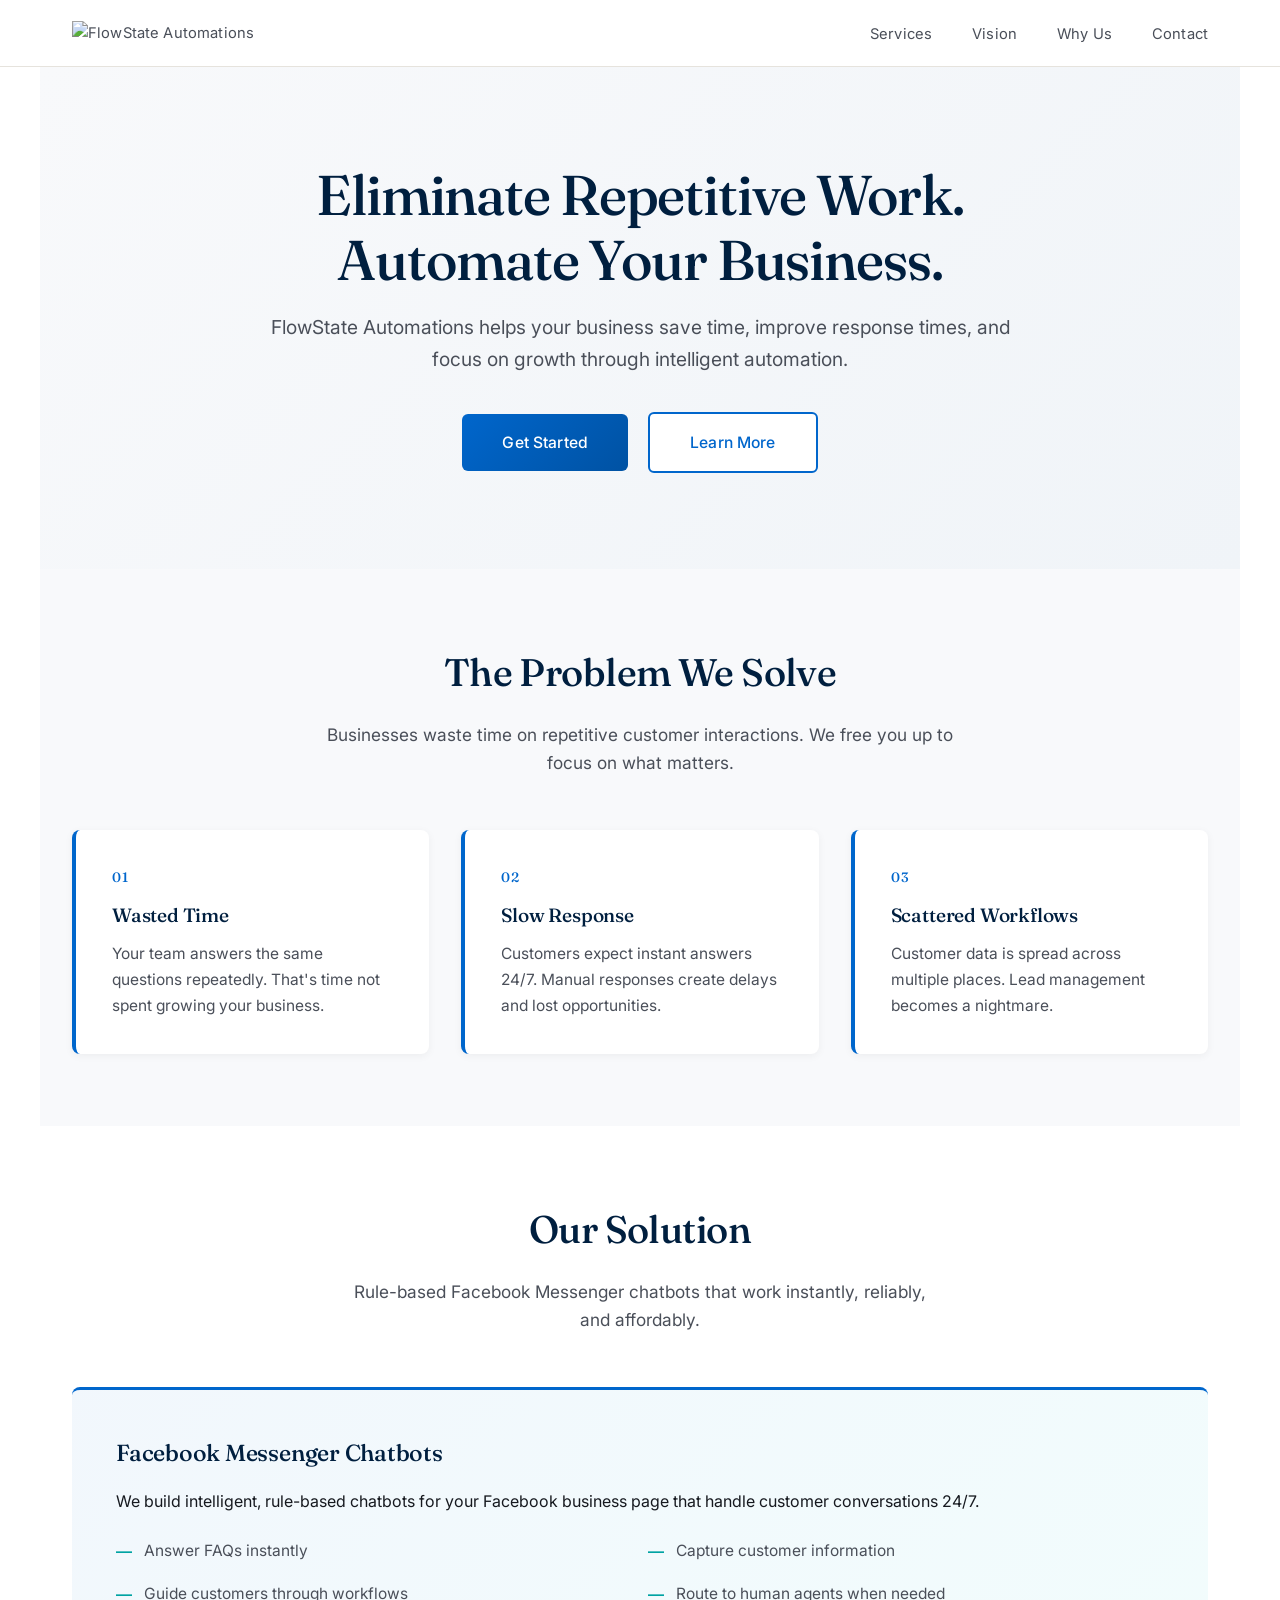
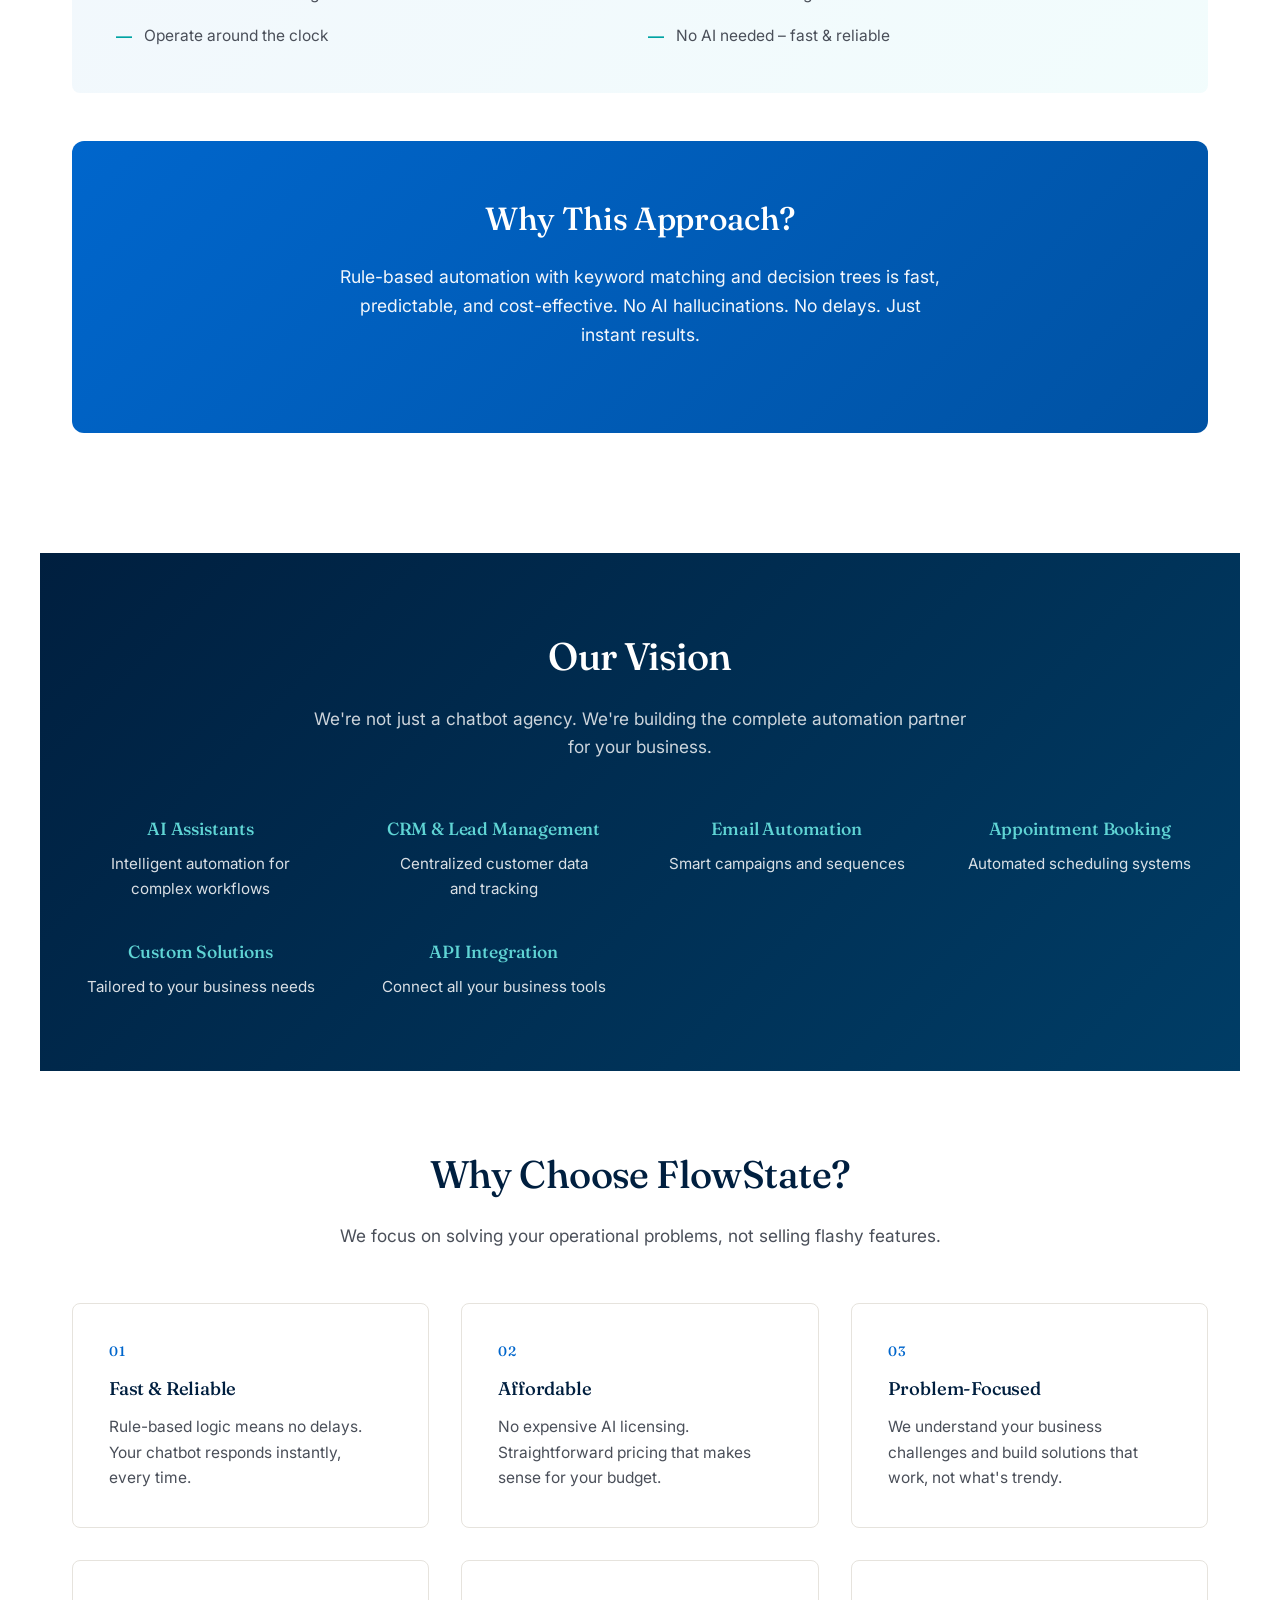
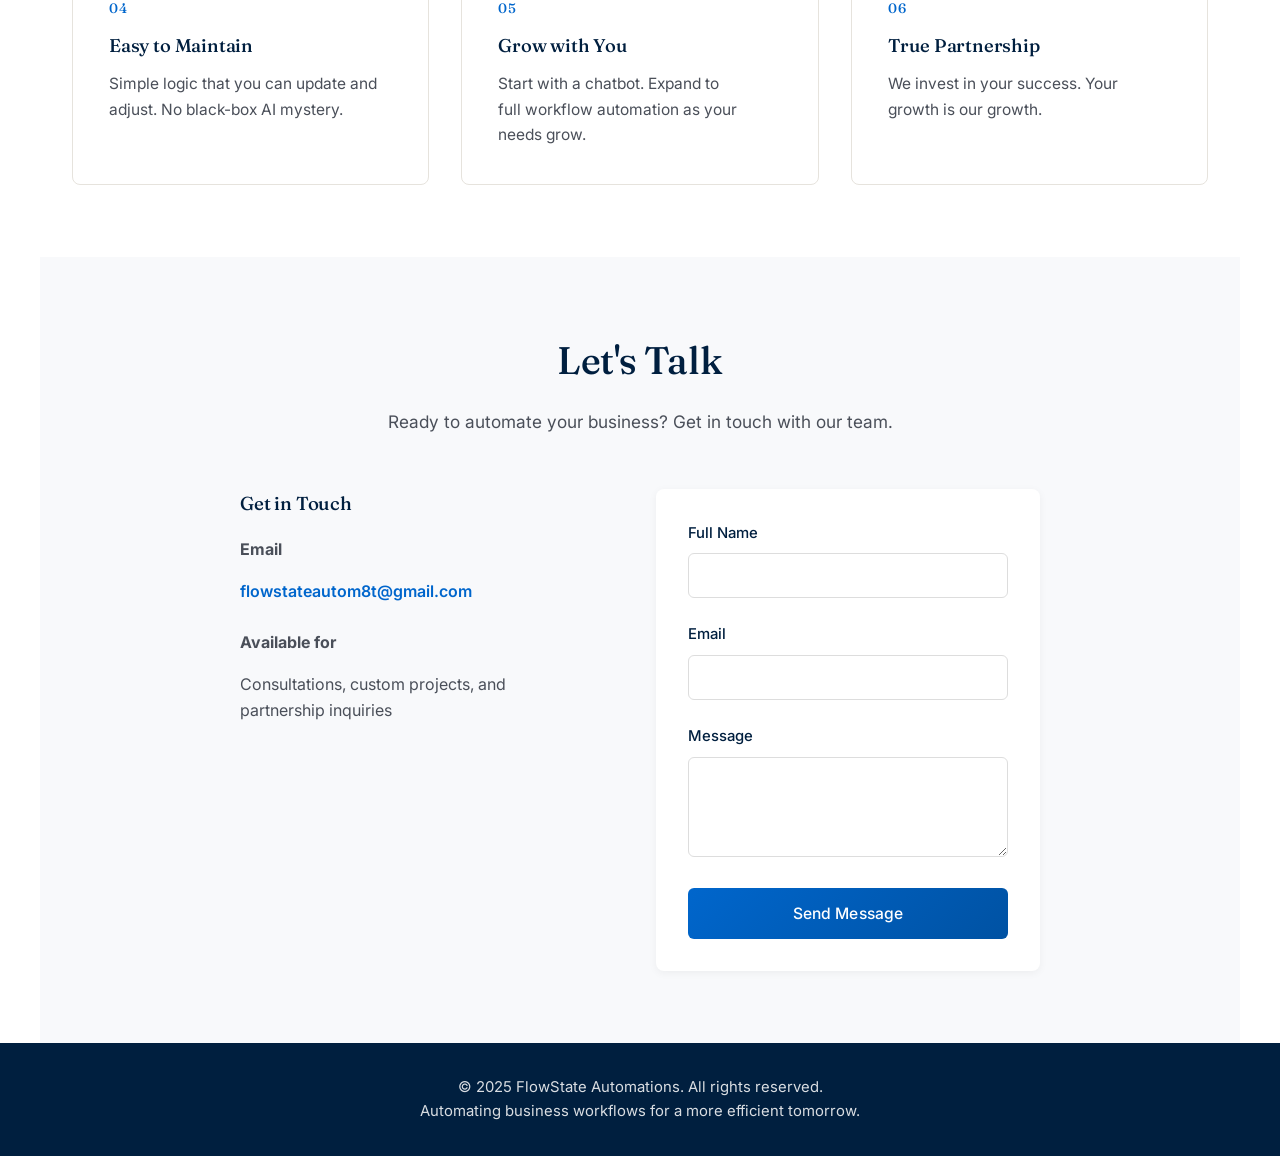
==== index.html @ 409b95f0 "changed the ui of the website" ====
<!DOCTYPE html>
<html lang="en">
<head>
    <meta charset="UTF-8">
    <meta name="viewport" content="width=device-width, initial-scale=1.0">
    <title>FlowState Automations - Business Automation & Chatbots</title>
    <link rel="preconnect" href="https://fonts.googleapis.com">
    <link rel="preconnect" href="https://fonts.gstatic.com" crossorigin>
    <link href="https://fonts.googleapis.com/css2?family=Fraunces:opsz,wght@9..144,400;9..144,500;9..144,600&family=Inter:wght@400;500;600&display=swap" rel="stylesheet">
    <link rel="stylesheet" href="styles.css">
</head>
<body>
    <!-- Navigation -->
    <header>
        <nav>
            <a href="#" class="logo">
                <img src="img/FSA-logo.png" alt="FlowState Automations">
            </a>
            <ul>
                <li><a href="#services">Services</a></li>
                <li><a href="#vision">Vision</a></li>
                <li><a href="#why">Why Us</a></li>
                <li><a href="#contact">Contact</a></li>
            </ul>
        </nav>
    </header>
 
    <!-- Hero Section -->
    <section class="hero">
        <div class="hero-content fade-in">
            <h1>Eliminate Repetitive Work. Automate Your Business.</h1>
            <p>FlowState Automations helps your business save time, improve response times, and focus on growth through intelligent automation.</p>
            <a href="#contact" class="cta-button">Get Started</a>
            <a href="#services" class="cta-button cta-secondary">Learn More</a>
        </div>
    </section>
 
    <!-- Problem Section -->
    <section class="problem">
        <h2 class="section-title">The Problem We Solve</h2>
        <p class="section-subtitle">Businesses waste time on repetitive customer interactions. We free you up to focus on what matters.</p>
        <div class="problem-grid">
            <div class="problem-card">
                <span class="card-mark">01</span>
                <h3>Wasted Time</h3>
                <p>Your team answers the same questions repeatedly. That's time not spent growing your business.</p>
            </div>
            <div class="problem-card">
                <span class="card-mark">02</span>
                <h3>Slow Response</h3>
                <p>Customers expect instant answers 24/7. Manual responses create delays and lost opportunities.</p>
            </div>
            <div class="problem-card">
                <span class="card-mark">03</span>
                <h3>Scattered Workflows</h3>
                <p>Customer data is spread across multiple places. Lead management becomes a nightmare.</p>
            </div>
        </div>
    </section>
 
    <!-- Services Section -->
    <section class="services" id="services">
        <h2 class="section-title">Our Solution</h2>
        <p class="section-subtitle">Rule-based Facebook Messenger chatbots that work instantly, reliably, and affordably.</p>
        
        <div class="service-item">
            <h3>Facebook Messenger Chatbots</h3>
            <p>We build intelligent, rule-based chatbots for your Facebook business page that handle customer conversations 24/7.</p>
            
            <div class="features-list">
                <div class="feature">
                    <span>Answer FAQs instantly</span>
                </div>
                <div class="feature">
                    <span>Capture customer information</span>
                </div>
                <div class="feature">
                    <span>Guide customers through workflows</span>
                </div>
                <div class="feature">
                    <span>Route to human agents when needed</span>
                </div>
                <div class="feature">
                    <span>Operate around the clock</span>
                </div>
                <div class="feature">
                    <span>No AI needed – fast & reliable</span>
                </div>
            </div>
        </div>
 
        <div class="cta-section">
            <h2>Why This Approach?</h2>
            <p>Rule-based automation with keyword matching and decision trees is fast, predictable, and cost-effective. No AI hallucinations. No delays. Just instant results.</p>
        </div>
    </section>
 
    <!-- Vision Section -->
    <section class="vision" id="vision">
        <h2 class="section-title">Our Vision</h2>
        <p class="section-subtitle">We're not just a chatbot agency. We're building the complete automation partner for your business.</p>
        
        <div class="vision-grid">
            <div class="vision-item">
                <h4>AI Assistants</h4>
                <p>Intelligent automation for complex workflows</p>
            </div>
            <div class="vision-item">
                <h4>CRM &amp; Lead Management</h4>
                <p>Centralized customer data and tracking</p>
            </div>
            <div class="vision-item">
                <h4>Email Automation</h4>
                <p>Smart campaigns and sequences</p>
            </div>
            <div class="vision-item">
                <h4>Appointment Booking</h4>
                <p>Automated scheduling systems</p>
            </div>
            <div class="vision-item">
                <h4>Custom Solutions</h4>
                <p>Tailored to your business needs</p>
            </div>
            <div class="vision-item">
                <h4>API Integration</h4>
                <p>Connect all your business tools</p>
            </div>
        </div>
    </section>
 
    <!-- Why Choose Us -->
    <section class="why-choose" id="why">
        <h2 class="section-title">Why Choose FlowState?</h2>
        <p class="section-subtitle">We focus on solving your operational problems, not selling flashy features.</p>
        
        <div class="benefits-grid">
            <div class="benefit-card">
                <span class="card-mark">01</span>
                <h3>Fast &amp; Reliable</h3>
                <p>Rule-based logic means no delays. Your chatbot responds instantly, every time.</p>
            </div>
            <div class="benefit-card">
                <span class="card-mark">02</span>
                <h3>Affordable</h3>
                <p>No expensive AI licensing. Straightforward pricing that makes sense for your budget.</p>
            </div>
            <div class="benefit-card">
                <span class="card-mark">03</span>
                <h3>Problem-Focused</h3>
                <p>We understand your business challenges and build solutions that work, not what's trendy.</p>
            </div>
            <div class="benefit-card">
                <span class="card-mark">04</span>
                <h3>Easy to Maintain</h3>
                <p>Simple logic that you can update and adjust. No black-box AI mystery.</p>
            </div>
            <div class="benefit-card">
                <span class="card-mark">05</span>
                <h3>Grow with You</h3>
                <p>Start with a chatbot. Expand to full workflow automation as your needs grow.</p>
            </div>
            <div class="benefit-card">
                <span class="card-mark">06</span>
                <h3>True Partnership</h3>
                <p>We invest in your success. Your growth is our growth.</p>
            </div>
        </div>
    </section>
 
    <!-- Contact Section -->
    <section class="contact" id="contact">
        <div class="contact-content">
            <h2 class="section-title">Let's Talk</h2>
            <p class="section-subtitle">Ready to automate your business? Get in touch with our team.</p>
            
            <div class="contact-grid">
                <div class="contact-info">
                    <h3>Get in Touch</h3>
                    <p><strong>Email</strong></p>
                    <p><a href="mailto:flowstateautom8t@gmail.com">flowstateautom8t@gmail.com</a></p>
                    <p style="margin-top: 1.5rem;"><strong>Available for</strong></p>
                    <p>Consultations, custom projects, and partnership inquiries</p>
                </div>
                
                <form class="contact-form">
                    <div class="form-group">
                        <label>Full Name</label>
                        <input type="text" required>
                    </div>
                    <div class="form-group">
                        <label>Email</label>
                        <input type="email" required>
                    </div>
                    <div class="form-group">
                        <label>Message</label>
                        <textarea required></textarea>
                    </div>
                    <button type="submit" class="cta-button" style="width: 100%;">Send Message</button>
                </form>
            </div>
        </div>
    </section>
 
    <!-- Footer -->
    <footer>
        <p>&copy; 2025 FlowState Automations. All rights reserved.</p>
        <p>Automating business workflows for a more efficient tomorrow.</p>
    </footer>
 
    <script>
        // Smooth scroll for anchor links
        document.querySelectorAll('a[href^="#"]').forEach(anchor => {
            anchor.addEventListener('click', function (e) {
                e.preventDefault();
                const target = document.querySelector(this.getAttribute('href'));
                if (target) {
                    target.scrollIntoView({
                        behavior: 'smooth',
                        block: 'start'
                    });
                }
            });
        });
 
        // Form handling
        document.querySelector('.contact-form').addEventListener('submit', function(e) {
            e.preventDefault();
            alert('Thank you for your message! We\'ll get back to you soon.');
            this.reset();
        });
 
        // Fade in animation on scroll
        const observerOptions = {
            threshold: 0.1,
            rootMargin: '0px 0px -50px 0px'
        };
 
        const observer = new IntersectionObserver(function(entries) {
            entries.forEach(entry => {
                if (entry.isIntersecting) {
                    entry.target.classList.add('fade-in');
                }
            });
        }, observerOptions);
 
        document.querySelectorAll('.service-item, .benefit-card, .problem-card').forEach(el => {
            observer.observe(el);
        });
    </script>
</body>
</html>
---- styles.css ----
* {
    margin: 0;
    padding: 0;
    box-sizing: border-box;
}
 
:root {
    --font-display: 'Fraunces', Georgia, 'Times New Roman', serif;
    --font-body: 'Inter', -apple-system, BlinkMacSystemFont, 'Segoe UI', sans-serif;
    --ink: #16191f;
    --ink-soft: #4a4f59;
    --rule: #e6e3dd;
}
 
body {
    font-family: var(--font-body);
    color: var(--ink);
    line-height: 1.65;
    background: #ffffff;
    -webkit-font-smoothing: antialiased;
}
 
h1, h2, h3, h4 {
    font-family: var(--font-display);
    font-weight: 500;
    letter-spacing: -0.01em;
    text-wrap: balance;
}
 
p {
    text-wrap: pretty;
}
 
/* Header & Navigation */
header {
    background: white;
    border-bottom: 1px solid var(--rule);
    position: sticky;
    top: 0;
    z-index: 100;
}
 
nav {
    max-width: 1200px;
    margin: 0 auto;
    padding: 1.25rem 2rem;
    display: flex;
    justify-content: space-between;
    align-items: center;
}
 
.logo img {
    height: 50px;
    width: auto;
}
 
nav ul {
    list-style: none;
    display: flex;
    gap: 2.5rem;
}
 
nav a {
    text-decoration: none;
    color: var(--ink-soft);
    font-size: 0.92rem;
    letter-spacing: 0.01em;
    transition: color 0.3s;
}
 
nav a:hover {
    color: #0066cc;
}
 
/* Hero Section */
.hero {
    background: linear-gradient(135deg, #f8f9fb 0%, #f0f4f8 100%);
    padding: 6rem 2rem;
    text-align: center;
}
 
.hero-content {
    max-width: 880px;
    margin: 0 auto;
}
 
.hero h1 {
    font-size: clamp(2.25rem, 5vw, 3.5rem);
    font-weight: 500;
    color: #001f3f;
    margin-bottom: 1.25rem;
    line-height: 1.15;
    letter-spacing: -0.02em;
}
 
.hero p {
    font-family: var(--font-body);
    font-size: 1.2rem;
    font-weight: 400;
    color: var(--ink-soft);
    margin-bottom: 2.25rem;
    max-width: 65ch;
    margin-left: auto;
    margin-right: auto;
}
 
.cta-button {
    display: inline-block;
    background: linear-gradient(135deg, #0066cc 0%, #0052a3 100%);
    color: white;
    padding: 1rem 2.5rem;
    border-radius: 6px;
    text-decoration: none;
    font-family: var(--font-body);
    font-weight: 500;
    letter-spacing: 0.01em;
    transition: transform 0.3s, box-shadow 0.3s;
    border: none;
    cursor: pointer;
    font-size: 0.98rem;
}
 
.cta-button:hover {
    transform: translateY(-2px);
    box-shadow: 0 10px 25px rgba(0, 102, 204, 0.3);
}
 
.cta-secondary {
    background: white;
    color: #0066cc;
    border: 2px solid #0066cc;
    margin-left: 1rem;
}
 
.cta-secondary:hover {
    background: #f8f9fb;
}
 
/* Section Container */
section {
    padding: 4.5rem 2rem;
    max-width: 1200px;
    margin: 0 auto;
}
 
.section-title {
    font-size: clamp(1.75rem, 3vw, 2.5rem);
    font-weight: 500;
    color: #001f3f;
    margin-bottom: 1rem;
    text-align: center;
    letter-spacing: -0.015em;
}
 
.section-subtitle {
    font-family: var(--font-body);
    font-size: 1.08rem;
    color: var(--ink-soft);
    text-align: center;
    margin-bottom: 3.25rem;
    max-width: 60ch;
    margin-left: auto;
    margin-right: auto;
}
 
/* Problem Section */
.problem {
    background: #f8f9fb;
}
 
.problem-grid {
    display: grid;
    grid-template-columns: repeat(auto-fit, minmax(250px, 1fr));
    gap: 2rem;
    margin-top: 2rem;
}
 
.problem-card {
    background: white;
    padding: 2.25rem;
    border-radius: 8px;
    border-left: 4px solid #0066cc;
    box-shadow: 0 2px 8px rgba(0,0,0,0.05);
}
 
.card-mark {
    display: block;
    font-family: var(--font-display);
    font-size: 0.85rem;
    font-weight: 500;
    color: #0066cc;
    letter-spacing: 0.08em;
    margin-bottom: 0.75rem;
}
 
.problem-card h3 {
    color: #001f3f;
    margin-bottom: 0.6rem;
    font-size: 1.2rem;
    font-weight: 500;
}
 
.problem-card p {
    color: var(--ink-soft);
    font-size: 0.97rem;
}
 
/* Service Section */
.services {
    background: white;
}
 
.service-item {
    background: linear-gradient(135deg, rgba(0, 102, 204, 0.05) 0%, rgba(0, 204, 204, 0.05) 100%);
    padding: 2.75rem;
    border-radius: 8px;
    margin-bottom: 2rem;
    border-top: 3px solid #0066cc;
}
 
.service-item h3 {
    color: #001f3f;
    font-size: 1.45rem;
    font-weight: 500;
    margin-bottom: 1rem;
}
 
.features-list {
    display: grid;
    grid-template-columns: 1fr 1fr;
    gap: 1rem;
    margin-top: 1.5rem;
}
 
.feature {
    display: flex;
    gap: 0.75rem;
}
 
.feature::before {
    content: "—";
    color: #00a3a3;
    font-weight: 600;
    flex-shrink: 0;
}
 
.feature span {
    color: var(--ink-soft);
    font-size: 0.97rem;
}
 
/* Vision Section */
.vision {
    background: linear-gradient(135deg, #001f3f 0%, #003d66 100%);
    color: white;
}
 
.vision .section-title {
    color: white;
}
 
.vision .section-subtitle {
    color: rgba(255,255,255,0.8);
}
 
.vision-grid {
    display: grid;
    grid-template-columns: repeat(auto-fit, minmax(200px, 1fr));
    gap: 2.25rem;
    margin-top: 2rem;
}
 
.vision-item {
    text-align: center;
}
 
.vision-item h4 {
    font-size: 1.1rem;
    font-weight: 500;
    margin-bottom: 0.5rem;
    color: #5fd4d4;
}
 
.vision-item p {
    font-family: var(--font-body);
    font-size: 0.95rem;
    color: rgba(255,255,255,0.85);
}
 
/* Why Choose Us */
.why-choose {
    background: white;
}
 
.benefits-grid {
    display: grid;
    grid-template-columns: repeat(auto-fit, minmax(280px, 1fr));
    gap: 2rem;
    margin-top: 2rem;
}
 
.benefit-card {
    padding: 2.25rem;
    border-radius: 8px;
    background: white;
    border: 1px solid var(--rule);
    transition: all 0.3s;
}
 
.benefit-card:hover {
    box-shadow: 0 10px 30px rgba(0, 102, 204, 0.1);
    border-color: #0066cc;
}
 
.benefit-card h3 {
    color: #001f3f;
    margin-bottom: 0.6rem;
    font-size: 1.15rem;
    font-weight: 500;
}
 
.benefit-card p {
    color: var(--ink-soft);
    font-size: 0.97rem;
}
 
/* CTA Section */
.cta-section {
    background: linear-gradient(135deg, #0066cc 0%, #0052a3 100%);
    color: white;
    text-align: center;
    padding: 3.25rem 2rem;
    border-radius: 12px;
    margin: 3rem 0;
}
 
.cta-section h2 {
    font-size: 2rem;
    font-weight: 500;
    margin-bottom: 1rem;
}
 
.cta-section p {
    font-family: var(--font-body);
    font-size: 1.1rem;
    margin-bottom: 2rem;
    opacity: 0.95;
    max-width: 60ch;
    margin-left: auto;
    margin-right: auto;
}
 
/* Contact Section */
.contact {
    background: #f8f9fb;
}
 
.contact-content {
    max-width: 800px;
    margin: 0 auto;
}
 
.contact-grid {
    display: grid;
    grid-template-columns: 1fr 1fr;
    gap: 2rem;
    margin-top: 2rem;
}
 
.contact-info h3 {
    color: #001f3f;
    font-weight: 500;
    margin-bottom: 1rem;
}
 
.contact-info p {
    color: var(--ink-soft);
    margin-bottom: 1rem;
}
 
.contact-info a {
    color: #0066cc;
    text-decoration: none;
    font-weight: 600;
}
 
.contact-form {
    background: white;
    padding: 2rem;
    border-radius: 8px;
    box-shadow: 0 2px 8px rgba(0,0,0,0.05);
}
 
.form-group {
    margin-bottom: 1.5rem;
}
 
.form-group label {
    display: block;
    margin-bottom: 0.5rem;
    color: #001f3f;
    font-weight: 500;
    font-size: 0.93rem;
}
 
.form-group input,
.form-group textarea {
    width: 100%;
    padding: 0.75rem;
    border: 1px solid #ddd;
    border-radius: 6px;
    font-family: var(--font-body);
    font-size: 0.95rem;
    transition: border-color 0.3s;
}
 
.form-group input:focus,
.form-group textarea:focus {
    outline: none;
    border-color: #0066cc;
    box-shadow: 0 0 0 3px rgba(0, 102, 204, 0.1);
}
 
.form-group textarea {
    resize: vertical;
    min-height: 100px;
}
 
/* Footer */
footer {
    background: #001f3f;
    color: white;
    padding: 2rem;
    text-align: center;
}
 
footer p {
    font-family: var(--font-body);
    font-size: 0.93rem;
    opacity: 0.85;
}
 
/* Responsive */
@media (max-width: 768px) {
    nav ul {
        gap: 1rem;
    }
 
    .hero p {
        font-size: 1.05rem;
    }
 
    .cta-button {
        display: block;
        margin: 0.5rem auto;
    }
 
    .cta-secondary {
        margin-left: 0;
        margin-top: 1rem;
    }
 
    .features-list {
        grid-template-columns: 1fr;
    }
 
    .contact-grid {
        grid-template-columns: 1fr;
    }
 
    nav {
        flex-direction: column;
        gap: 1rem;
        text-align: center;
    }
 
    nav ul {
        flex-direction: column;
    }
}
 
/* Animations */
@keyframes fadeInUp {
    from {
        opacity: 0;
        transform: translateY(20px);
    }
    to {
        opacity: 1;
        transform: translateY(0);
    }
}
 
.fade-in {
    animation: fadeInUp 0.6s ease-out;
}
 
@media (prefers-reduced-motion: reduce) {
    .fade-in {
        animation: none;
    }
}
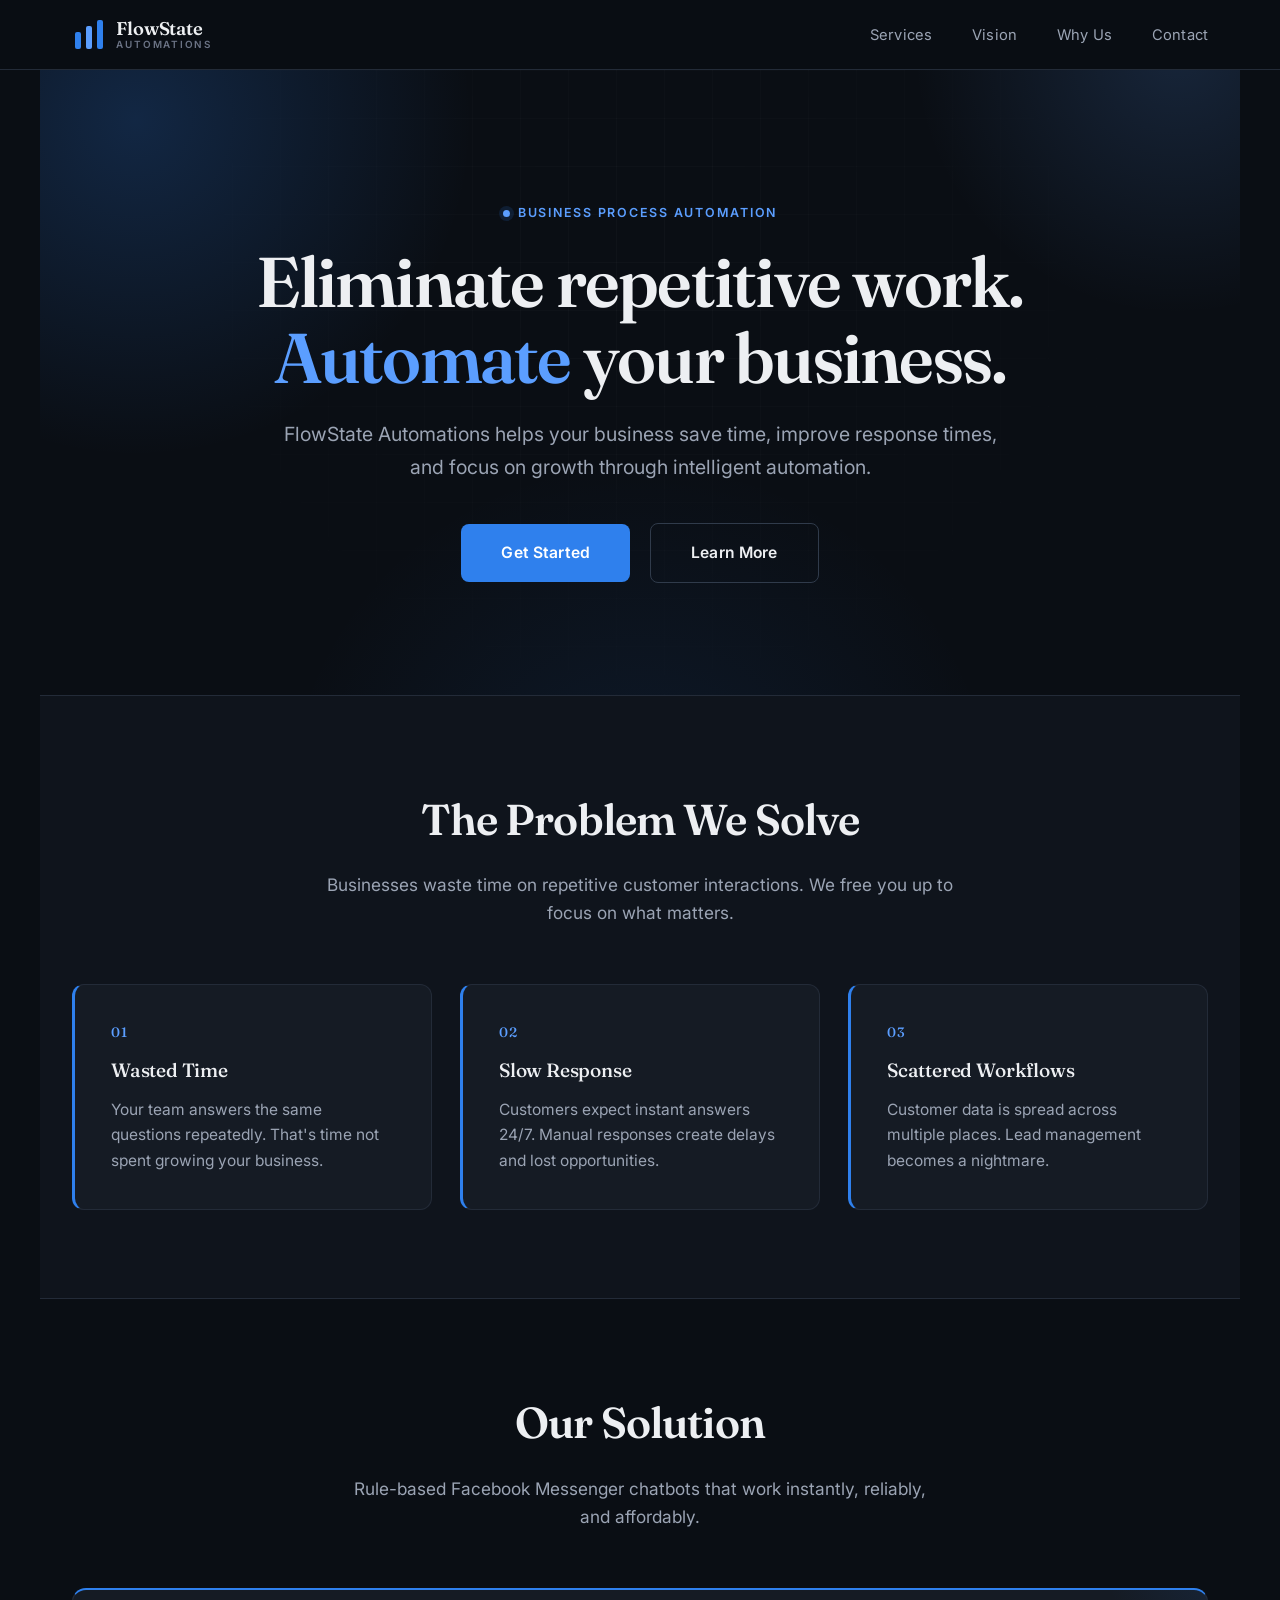
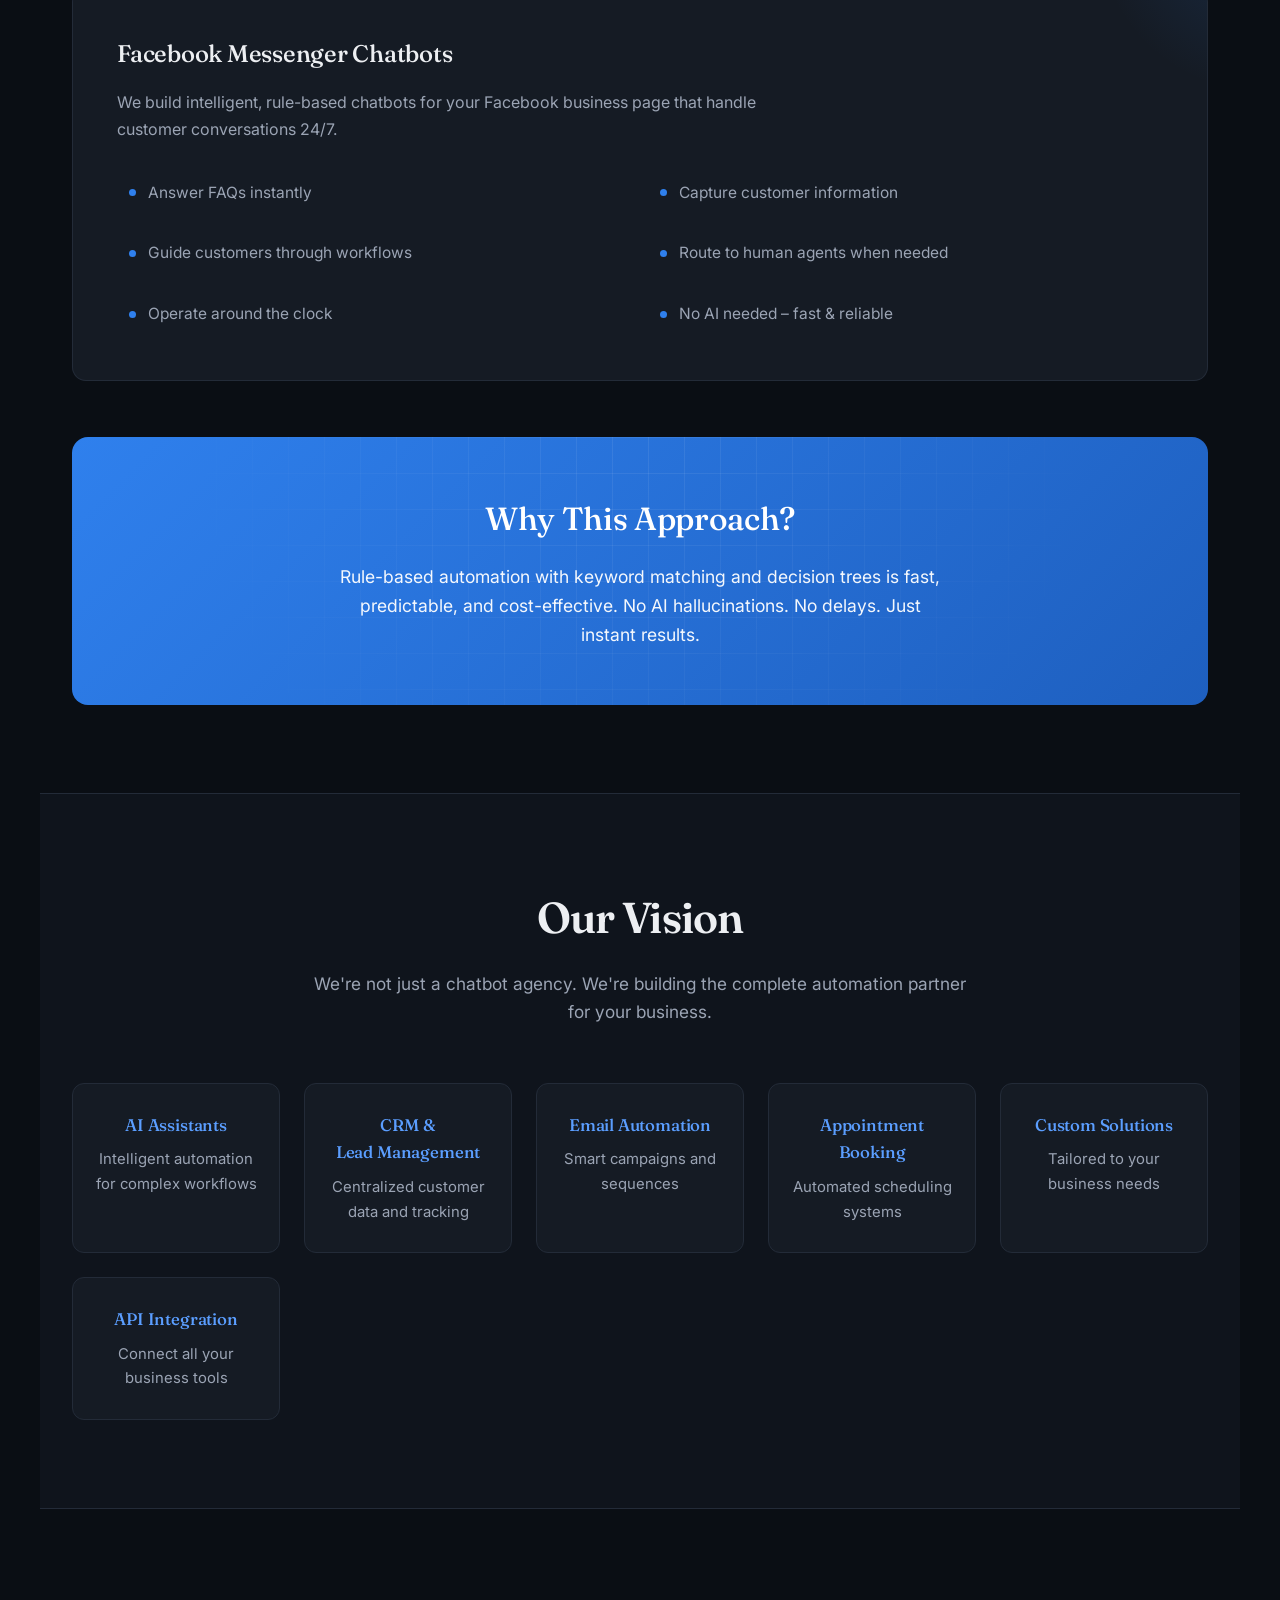
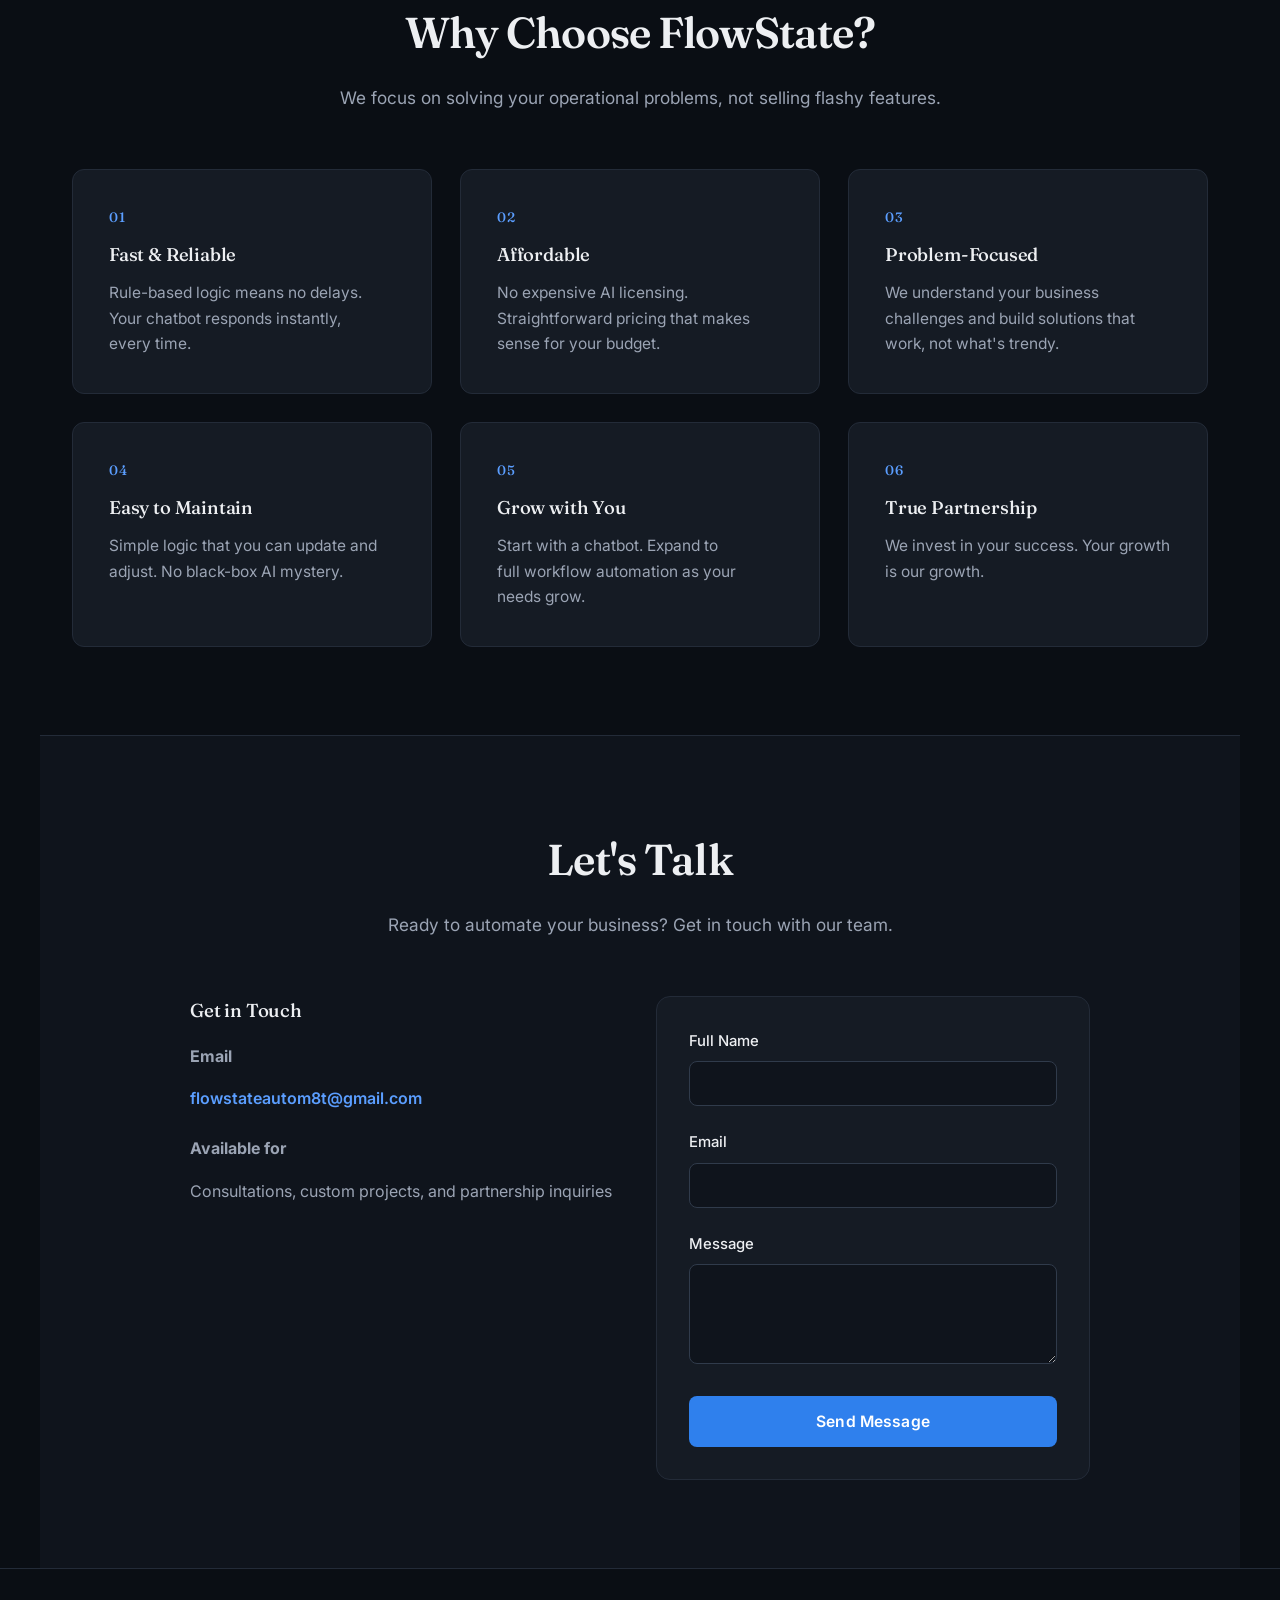
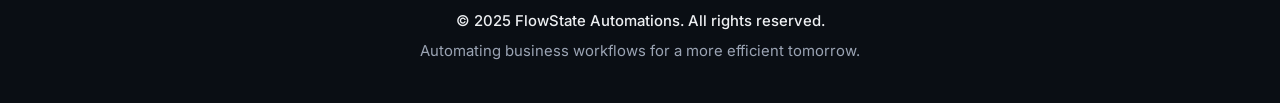
==== commit 2add2742: "Refactor index.html for improved accessibility and animations Updated HTML structure and added revea" ====
--- a/index.html
+++ b/index.html
@@ -13,8 +13,13 @@
     <!-- Navigation -->
     <header>
         <nav>
-            <a href="#" class="logo">
-                <img src="img/FSA-logo.png" alt="FlowState Automations">
+            <a href="#" class="logo" aria-label="FlowState Automations home">
+                <svg class="logo-mark" viewBox="0 0 34 34" fill="none" xmlns="http://www.w3.org/2000/svg" role="img" aria-hidden="true">
+                    <rect class="bar" x="3" y="14" width="6" height="17" rx="2" fill="#2F80ED"/>
+                    <rect class="bar" x="14" y="8" width="6" height="23" rx="2" fill="#5B9EFF"/>
+                    <rect class="bar" x="25" y="2" width="6" height="29" rx="2" fill="#2F80ED"/>
+                </svg>
+                <span class="logo-word">FlowState<span>Automations</span></span>
             </a>
             <ul>
                 <li><a href="#services">Services</a></li>
@@ -28,7 +33,8 @@
     <!-- Hero Section -->
     <section class="hero">
         <div class="hero-content fade-in">
-            <h1>Eliminate Repetitive Work. Automate Your Business.</h1>
+            <span class="eyebrow">Business process automation</span>
+            <h1>Eliminate repetitive work. <em>Automate</em> your business.</h1>
             <p>FlowState Automations helps your business save time, improve response times, and focus on growth through intelligent automation.</p>
             <a href="#contact" class="cta-button">Get Started</a>
             <a href="#services" class="cta-button cta-secondary">Learn More</a>
@@ -40,17 +46,17 @@
         <h2 class="section-title">The Problem We Solve</h2>
         <p class="section-subtitle">Businesses waste time on repetitive customer interactions. We free you up to focus on what matters.</p>
         <div class="problem-grid">
-            <div class="problem-card">
+            <div class="problem-card reveal">
                 <span class="card-mark">01</span>
                 <h3>Wasted Time</h3>
                 <p>Your team answers the same questions repeatedly. That's time not spent growing your business.</p>
             </div>
-            <div class="problem-card">
+            <div class="problem-card reveal">
                 <span class="card-mark">02</span>
                 <h3>Slow Response</h3>
                 <p>Customers expect instant answers 24/7. Manual responses create delays and lost opportunities.</p>
             </div>
-            <div class="problem-card">
+            <div class="problem-card reveal">
                 <span class="card-mark">03</span>
                 <h3>Scattered Workflows</h3>
                 <p>Customer data is spread across multiple places. Lead management becomes a nightmare.</p>
@@ -63,7 +69,7 @@
         <h2 class="section-title">Our Solution</h2>
         <p class="section-subtitle">Rule-based Facebook Messenger chatbots that work instantly, reliably, and affordably.</p>
         
-        <div class="service-item">
+        <div class="service-item reveal">
             <h3>Facebook Messenger Chatbots</h3>
             <p>We build intelligent, rule-based chatbots for your Facebook business page that handle customer conversations 24/7.</p>
             
@@ -101,27 +107,27 @@
         <p class="section-subtitle">We're not just a chatbot agency. We're building the complete automation partner for your business.</p>
         
         <div class="vision-grid">
-            <div class="vision-item">
+            <div class="vision-item reveal">
                 <h4>AI Assistants</h4>
                 <p>Intelligent automation for complex workflows</p>
             </div>
-            <div class="vision-item">
+            <div class="vision-item reveal">
                 <h4>CRM &amp; Lead Management</h4>
                 <p>Centralized customer data and tracking</p>
             </div>
-            <div class="vision-item">
+            <div class="vision-item reveal">
                 <h4>Email Automation</h4>
                 <p>Smart campaigns and sequences</p>
             </div>
-            <div class="vision-item">
+            <div class="vision-item reveal">
                 <h4>Appointment Booking</h4>
                 <p>Automated scheduling systems</p>
             </div>
-            <div class="vision-item">
+            <div class="vision-item reveal">
                 <h4>Custom Solutions</h4>
                 <p>Tailored to your business needs</p>
             </div>
-            <div class="vision-item">
+            <div class="vision-item reveal">
                 <h4>API Integration</h4>
                 <p>Connect all your business tools</p>
             </div>
@@ -134,32 +140,32 @@
         <p class="section-subtitle">We focus on solving your operational problems, not selling flashy features.</p>
         
         <div class="benefits-grid">
-            <div class="benefit-card">
+            <div class="benefit-card reveal">
                 <span class="card-mark">01</span>
                 <h3>Fast &amp; Reliable</h3>
                 <p>Rule-based logic means no delays. Your chatbot responds instantly, every time.</p>
             </div>
-            <div class="benefit-card">
+            <div class="benefit-card reveal">
                 <span class="card-mark">02</span>
                 <h3>Affordable</h3>
                 <p>No expensive AI licensing. Straightforward pricing that makes sense for your budget.</p>
             </div>
-            <div class="benefit-card">
+            <div class="benefit-card reveal">
                 <span class="card-mark">03</span>
                 <h3>Problem-Focused</h3>
                 <p>We understand your business challenges and build solutions that work, not what's trendy.</p>
             </div>
-            <div class="benefit-card">
+            <div class="benefit-card reveal">
                 <span class="card-mark">04</span>
                 <h3>Easy to Maintain</h3>
                 <p>Simple logic that you can update and adjust. No black-box AI mystery.</p>
             </div>
-            <div class="benefit-card">
+            <div class="benefit-card reveal">
                 <span class="card-mark">05</span>
                 <h3>Grow with You</h3>
                 <p>Start with a chatbot. Expand to full workflow automation as your needs grow.</p>
             </div>
-            <div class="benefit-card">
+            <div class="benefit-card reveal">
                 <span class="card-mark">06</span>
                 <h3>True Partnership</h3>
                 <p>We invest in your success. Your growth is our growth.</p>
@@ -229,23 +235,28 @@
             this.reset();
         });
  
-        // Fade in animation on scroll
+        // Reveal on scroll, staggered within each grid
         const observerOptions = {
-            threshold: 0.1,
-            rootMargin: '0px 0px -50px 0px'
+            threshold: 0.15,
+            rootMargin: '0px 0px -60px 0px'
         };
- 
+
         const observer = new IntersectionObserver(function(entries) {
             entries.forEach(entry => {
                 if (entry.isIntersecting) {
-                    entry.target.classList.add('fade-in');
+                    const el = entry.target;
+                    const siblings = Array.from(el.parentElement.children).filter(c => c.classList.contains('reveal'));
+                    const index = siblings.indexOf(el);
+                    el.style.transitionDelay = (index * 80) + 'ms';
+                    el.classList.add('in-view');
+                    observer.unobserve(el);
                 }
             });
         }, observerOptions);
- 
-        document.querySelectorAll('.service-item, .benefit-card, .problem-card').forEach(el => {
+
+        document.querySelectorAll('.reveal').forEach(el => {
             observer.observe(el);
         });
     </script>
 </body>
-</html>+</html>
--- a/styles.css
+++ b/styles.css
@@ -3,500 +3,739 @@
     padding: 0;
     box-sizing: border-box;
 }
- 
+
 :root {
     --font-display: 'Fraunces', Georgia, 'Times New Roman', serif;
     --font-body: 'Inter', -apple-system, BlinkMacSystemFont, 'Segoe UI', sans-serif;
-    --ink: #16191f;
-    --ink-soft: #4a4f59;
-    --rule: #e6e3dd;
-}
- 
+
+    /* Palette A — Signal blue */
+    --bg-0: #0A0E14;
+    --bg-1: #0F141C;
+    --bg-2: #151B24;
+    --bg-3: #1C2430;
+    --border: #232B38;
+    --border-strong: #303B4B;
+    --accent: #2F80ED;
+    --accent-bright: #5B9EFF;
+    --accent-dim: rgba(47, 128, 237, 0.14);
+    --ink: #EDEFF2;
+    --ink-soft: #9BA4B4;
+    --ink-faint: #6B7385;
+}
+
 body {
     font-family: var(--font-body);
     color: var(--ink);
     line-height: 1.65;
-    background: #ffffff;
+    background: var(--bg-0);
     -webkit-font-smoothing: antialiased;
-}
- 
+    overflow-x: hidden;
+}
+
 h1, h2, h3, h4 {
     font-family: var(--font-display);
     font-weight: 500;
     letter-spacing: -0.01em;
     text-wrap: balance;
-}
- 
+    color: var(--ink);
+}
+
 p {
     text-wrap: pretty;
 }
- 
+
+a { color: inherit; }
+
+.eyebrow {
+    display: inline-flex;
+    align-items: center;
+    gap: 0.5rem;
+    font-family: var(--font-body);
+    font-size: 0.78rem;
+    font-weight: 600;
+    letter-spacing: 0.14em;
+    text-transform: uppercase;
+    color: var(--accent-bright);
+    margin-bottom: 1.25rem;
+}
+
+.eyebrow::before {
+    content: "";
+    width: 7px;
+    height: 7px;
+    border-radius: 50%;
+    background: var(--accent-bright);
+    box-shadow: 0 0 0 4px var(--accent-dim);
+}
+
 /* Header & Navigation */
 header {
-    background: white;
-    border-bottom: 1px solid var(--rule);
+    background: rgba(10, 14, 20, 0.72);
+    backdrop-filter: blur(14px);
+    -webkit-backdrop-filter: blur(14px);
+    border-bottom: 1px solid var(--border);
     position: sticky;
     top: 0;
     z-index: 100;
 }
- 
+
 nav {
     max-width: 1200px;
     margin: 0 auto;
-    padding: 1.25rem 2rem;
+    padding: 1.1rem 2rem;
     display: flex;
     justify-content: space-between;
     align-items: center;
 }
- 
-.logo img {
-    height: 50px;
-    width: auto;
-}
- 
+
+.logo {
+    display: flex;
+    align-items: center;
+    gap: 0.65rem;
+    text-decoration: none;
+}
+
+.logo-mark {
+    width: 34px;
+    height: 34px;
+    flex-shrink: 0;
+}
+
+.logo-mark .bar { transform-origin: bottom; animation: barPulse 3.2s ease-in-out infinite; }
+.logo-mark .bar:nth-child(2) { animation-delay: 0.25s; }
+.logo-mark .bar:nth-child(3) { animation-delay: 0.5s; }
+
+@keyframes barPulse {
+    0%, 100% { transform: scaleY(1); }
+    50% { transform: scaleY(0.72); }
+}
+
+.logo-word {
+    font-family: var(--font-display);
+    font-size: 1.15rem;
+    font-weight: 600;
+    letter-spacing: -0.01em;
+    color: var(--ink);
+    line-height: 1.1;
+}
+
+.logo-word span {
+    display: block;
+    font-family: var(--font-body);
+    font-size: 0.62rem;
+    font-weight: 600;
+    letter-spacing: 0.18em;
+    text-transform: uppercase;
+    color: var(--ink-faint);
+}
+
 nav ul {
     list-style: none;
     display: flex;
     gap: 2.5rem;
 }
- 
-nav a {
+
+nav ul li a {
+    position: relative;
     text-decoration: none;
     color: var(--ink-soft);
     font-size: 0.92rem;
     letter-spacing: 0.01em;
-    transition: color 0.3s;
-}
- 
-nav a:hover {
-    color: #0066cc;
-}
- 
+    transition: color 0.25s;
+    padding-bottom: 2px;
+}
+
+nav ul li a::after {
+    content: "";
+    position: absolute;
+    left: 0;
+    bottom: -2px;
+    width: 0;
+    height: 1.5px;
+    background: var(--accent-bright);
+    transition: width 0.25s ease;
+}
+
+nav ul li a:hover {
+    color: var(--ink);
+}
+
+nav ul li a:hover::after {
+    width: 100%;
+}
+
 /* Hero Section */
 .hero {
-    background: linear-gradient(135deg, #f8f9fb 0%, #f0f4f8 100%);
-    padding: 6rem 2rem;
+    position: relative;
+    padding: 8rem 2rem 7rem;
     text-align: center;
-}
- 
+    overflow: hidden;
+    isolation: isolate;
+}
+
+.hero::before {
+    content: "";
+    position: absolute;
+    inset: -20%;
+    z-index: -2;
+    background:
+        radial-gradient(560px circle at 20% 20%, rgba(47, 128, 237, 0.22), transparent 60%),
+        radial-gradient(480px circle at 82% 12%, rgba(91, 158, 255, 0.16), transparent 55%),
+        radial-gradient(600px circle at 50% 100%, rgba(47, 128, 237, 0.1), transparent 60%);
+    animation: driftGlow 16s ease-in-out infinite alternate;
+}
+
+.hero::after {
+    content: "";
+    position: absolute;
+    inset: 0;
+    z-index: -1;
+    background-image:
+        linear-gradient(rgba(255,255,255,0.025) 1px, transparent 1px),
+        linear-gradient(90deg, rgba(255,255,255,0.025) 1px, transparent 1px);
+    background-size: 48px 48px;
+    mask-image: radial-gradient(circle at 50% 30%, black, transparent 75%);
+}
+
+@keyframes driftGlow {
+    0% { transform: translate(0, 0) scale(1); }
+    100% { transform: translate(-2%, 2%) scale(1.05); }
+}
+
 .hero-content {
     max-width: 880px;
     margin: 0 auto;
 }
- 
+
 .hero h1 {
-    font-size: clamp(2.25rem, 5vw, 3.5rem);
-    font-weight: 500;
-    color: #001f3f;
-    margin-bottom: 1.25rem;
-    line-height: 1.15;
-    letter-spacing: -0.02em;
-}
- 
+    font-size: clamp(2.6rem, 6vw, 4.4rem);
+    font-weight: 600;
+    color: var(--ink);
+    margin-bottom: 1.4rem;
+    line-height: 1.08;
+    letter-spacing: -0.025em;
+}
+
+.hero h1 em {
+    font-style: normal;
+    color: var(--accent-bright);
+}
+
 .hero p {
     font-family: var(--font-body);
-    font-size: 1.2rem;
+    font-size: 1.22rem;
     font-weight: 400;
     color: var(--ink-soft);
-    margin-bottom: 2.25rem;
-    max-width: 65ch;
+    margin-bottom: 2.5rem;
+    max-width: 60ch;
     margin-left: auto;
     margin-right: auto;
 }
- 
+
 .cta-button {
     display: inline-block;
-    background: linear-gradient(135deg, #0066cc 0%, #0052a3 100%);
-    color: white;
+    background: var(--accent);
+    color: #fff;
     padding: 1rem 2.5rem;
-    border-radius: 6px;
+    border-radius: 8px;
     text-decoration: none;
     font-family: var(--font-body);
-    font-weight: 500;
+    font-weight: 600;
     letter-spacing: 0.01em;
-    transition: transform 0.3s, box-shadow 0.3s;
+    transition: transform 0.25s ease, box-shadow 0.25s ease, background 0.25s ease;
     border: none;
     cursor: pointer;
     font-size: 0.98rem;
-}
- 
+    box-shadow: 0 0 0 0 rgba(47, 128, 237, 0);
+}
+
 .cta-button:hover {
-    transform: translateY(-2px);
-    box-shadow: 0 10px 25px rgba(0, 102, 204, 0.3);
-}
- 
+    background: var(--accent-bright);
+    transform: translateY(-3px);
+    box-shadow: 0 14px 34px rgba(47, 128, 237, 0.35);
+}
+
+.cta-button:active {
+    transform: translateY(-1px) scale(0.98);
+}
+
 .cta-secondary {
-    background: white;
-    color: #0066cc;
-    border: 2px solid #0066cc;
+    background: transparent;
+    color: var(--ink);
+    border: 1.5px solid var(--border-strong);
     margin-left: 1rem;
 }
- 
+
 .cta-secondary:hover {
-    background: #f8f9fb;
-}
- 
+    background: var(--bg-2);
+    border-color: var(--accent);
+    box-shadow: none;
+    color: var(--ink);
+}
+
 /* Section Container */
 section {
-    padding: 4.5rem 2rem;
+    padding: 5.5rem 2rem;
     max-width: 1200px;
     margin: 0 auto;
 }
- 
+
 .section-title {
-    font-size: clamp(1.75rem, 3vw, 2.5rem);
-    font-weight: 500;
-    color: #001f3f;
+    font-size: clamp(1.9rem, 3.4vw, 2.7rem);
+    font-weight: 600;
+    color: var(--ink);
     margin-bottom: 1rem;
     text-align: center;
-    letter-spacing: -0.015em;
-}
- 
+    letter-spacing: -0.02em;
+}
+
 .section-subtitle {
     font-family: var(--font-body);
     font-size: 1.08rem;
     color: var(--ink-soft);
     text-align: center;
-    margin-bottom: 3.25rem;
+    margin-bottom: 3.5rem;
     max-width: 60ch;
     margin-left: auto;
     margin-right: auto;
 }
- 
+
 /* Problem Section */
 .problem {
-    background: #f8f9fb;
-}
- 
+    background: var(--bg-1);
+    border-top: 1px solid var(--border);
+    border-bottom: 1px solid var(--border);
+}
+
 .problem-grid {
     display: grid;
     grid-template-columns: repeat(auto-fit, minmax(250px, 1fr));
-    gap: 2rem;
+    gap: 1.75rem;
     margin-top: 2rem;
 }
- 
+
 .problem-card {
-    background: white;
+    background: var(--bg-2);
     padding: 2.25rem;
-    border-radius: 8px;
-    border-left: 4px solid #0066cc;
-    box-shadow: 0 2px 8px rgba(0,0,0,0.05);
-}
- 
+    border-radius: 12px;
+    border: 1px solid var(--border);
+    border-left: 3px solid var(--accent);
+    transition: transform 0.3s ease, border-color 0.3s ease, box-shadow 0.3s ease;
+}
+
+.problem-card:hover {
+    transform: translateY(-4px);
+    border-color: var(--accent);
+    box-shadow: 0 16px 40px rgba(47, 128, 237, 0.14);
+}
+
 .card-mark {
     display: block;
     font-family: var(--font-display);
     font-size: 0.85rem;
     font-weight: 500;
-    color: #0066cc;
+    color: var(--accent-bright);
     letter-spacing: 0.08em;
     margin-bottom: 0.75rem;
 }
- 
+
 .problem-card h3 {
-    color: #001f3f;
+    color: var(--ink);
     margin-bottom: 0.6rem;
     font-size: 1.2rem;
     font-weight: 500;
 }
- 
+
 .problem-card p {
     color: var(--ink-soft);
     font-size: 0.97rem;
 }
- 
+
 /* Service Section */
 .services {
-    background: white;
-}
- 
+    background: var(--bg-0);
+}
+
 .service-item {
-    background: linear-gradient(135deg, rgba(0, 102, 204, 0.05) 0%, rgba(0, 204, 204, 0.05) 100%);
+    background: var(--bg-2);
     padding: 2.75rem;
-    border-radius: 8px;
+    border-radius: 14px;
     margin-bottom: 2rem;
-    border-top: 3px solid #0066cc;
-}
- 
+    border: 1px solid var(--border);
+    border-top: 2px solid var(--accent);
+    position: relative;
+    overflow: hidden;
+}
+
+.service-item::before {
+    content: "";
+    position: absolute;
+    top: -60%;
+    right: -20%;
+    width: 340px;
+    height: 340px;
+    background: radial-gradient(circle, rgba(47,128,237,0.16), transparent 70%);
+    pointer-events: none;
+}
+
 .service-item h3 {
-    color: #001f3f;
-    font-size: 1.45rem;
+    color: var(--ink);
+    font-size: 1.5rem;
     font-weight: 500;
     margin-bottom: 1rem;
 }
- 
+
+.service-item p {
+    color: var(--ink-soft);
+    max-width: 65ch;
+}
+
 .features-list {
     display: grid;
     grid-template-columns: 1fr 1fr;
     gap: 1rem;
-    margin-top: 1.5rem;
-}
- 
+    margin-top: 1.75rem;
+    position: relative;
+}
+
 .feature {
     display: flex;
+    align-items: center;
     gap: 0.75rem;
-}
- 
+    padding: 0.6rem 0.75rem;
+    border-radius: 8px;
+    transition: background 0.25s ease, transform 0.25s ease;
+}
+
+.feature:hover {
+    background: var(--accent-dim);
+    transform: translateX(3px);
+}
+
 .feature::before {
-    content: "—";
-    color: #00a3a3;
-    font-weight: 600;
+    content: "";
+    width: 7px;
+    height: 7px;
+    border-radius: 50%;
+    background: var(--accent);
     flex-shrink: 0;
 }
- 
+
 .feature span {
     color: var(--ink-soft);
     font-size: 0.97rem;
 }
- 
+
 /* Vision Section */
 .vision {
-    background: linear-gradient(135deg, #001f3f 0%, #003d66 100%);
-    color: white;
-}
- 
-.vision .section-title {
-    color: white;
-}
- 
-.vision .section-subtitle {
-    color: rgba(255,255,255,0.8);
-}
- 
+    background: var(--bg-1);
+    border-top: 1px solid var(--border);
+    border-bottom: 1px solid var(--border);
+}
+
 .vision-grid {
     display: grid;
     grid-template-columns: repeat(auto-fit, minmax(200px, 1fr));
-    gap: 2.25rem;
+    gap: 1.5rem;
     margin-top: 2rem;
 }
- 
+
 .vision-item {
     text-align: center;
-}
- 
+    padding: 1.75rem 1.25rem;
+    border-radius: 12px;
+    border: 1px solid var(--border);
+    background: var(--bg-2);
+    transition: transform 0.3s ease, border-color 0.3s ease;
+}
+
+.vision-item:hover {
+    transform: translateY(-4px);
+    border-color: var(--accent);
+}
+
 .vision-item h4 {
-    font-size: 1.1rem;
+    font-size: 1.05rem;
     font-weight: 500;
     margin-bottom: 0.5rem;
-    color: #5fd4d4;
-}
- 
+    color: var(--accent-bright);
+}
+
 .vision-item p {
     font-family: var(--font-body);
-    font-size: 0.95rem;
-    color: rgba(255,255,255,0.85);
-}
- 
+    font-size: 0.93rem;
+    color: var(--ink-soft);
+}
+
 /* Why Choose Us */
 .why-choose {
-    background: white;
-}
- 
+    background: var(--bg-0);
+}
+
 .benefits-grid {
     display: grid;
     grid-template-columns: repeat(auto-fit, minmax(280px, 1fr));
-    gap: 2rem;
+    gap: 1.75rem;
     margin-top: 2rem;
 }
- 
+
 .benefit-card {
     padding: 2.25rem;
-    border-radius: 8px;
-    background: white;
-    border: 1px solid var(--rule);
-    transition: all 0.3s;
-}
- 
+    border-radius: 12px;
+    background: var(--bg-2);
+    border: 1px solid var(--border);
+    transition: transform 0.3s ease, border-color 0.3s ease, box-shadow 0.3s ease;
+}
+
 .benefit-card:hover {
-    box-shadow: 0 10px 30px rgba(0, 102, 204, 0.1);
-    border-color: #0066cc;
-}
- 
+    transform: translateY(-5px);
+    box-shadow: 0 18px 40px rgba(47, 128, 237, 0.16);
+    border-color: var(--accent);
+}
+
 .benefit-card h3 {
-    color: #001f3f;
+    color: var(--ink);
     margin-bottom: 0.6rem;
     font-size: 1.15rem;
     font-weight: 500;
 }
- 
+
 .benefit-card p {
     color: var(--ink-soft);
     font-size: 0.97rem;
 }
- 
+
 /* CTA Section */
 .cta-section {
-    background: linear-gradient(135deg, #0066cc 0%, #0052a3 100%);
+    background: linear-gradient(135deg, var(--accent) 0%, #1E5FBF 100%);
     color: white;
     text-align: center;
-    padding: 3.25rem 2rem;
-    border-radius: 12px;
-    margin: 3rem 0;
-}
- 
+    padding: 3.5rem 2rem;
+    border-radius: 16px;
+    margin: 3.5rem 0 0;
+    position: relative;
+    overflow: hidden;
+}
+
+.cta-section::after {
+    content: "";
+    position: absolute;
+    inset: 0;
+    background-image: linear-gradient(rgba(255,255,255,0.08) 1px, transparent 1px), linear-gradient(90deg, rgba(255,255,255,0.08) 1px, transparent 1px);
+    background-size: 36px 36px;
+    mask-image: radial-gradient(circle at 50% 0%, black, transparent 75%);
+}
+
 .cta-section h2 {
     font-size: 2rem;
     font-weight: 500;
     margin-bottom: 1rem;
-}
- 
+    color: white;
+    position: relative;
+}
+
 .cta-section p {
     font-family: var(--font-body);
     font-size: 1.1rem;
-    margin-bottom: 2rem;
+    margin-bottom: 0;
     opacity: 0.95;
     max-width: 60ch;
     margin-left: auto;
     margin-right: auto;
-}
- 
+    position: relative;
+}
+
 /* Contact Section */
 .contact {
-    background: #f8f9fb;
-}
- 
+    background: var(--bg-1);
+    border-top: 1px solid var(--border);
+}
+
 .contact-content {
-    max-width: 800px;
+    max-width: 900px;
     margin: 0 auto;
 }
- 
+
 .contact-grid {
     display: grid;
     grid-template-columns: 1fr 1fr;
     gap: 2rem;
     margin-top: 2rem;
-}
- 
+    align-items: start;
+}
+
 .contact-info h3 {
-    color: #001f3f;
+    color: var(--ink);
     font-weight: 500;
     margin-bottom: 1rem;
 }
- 
+
 .contact-info p {
     color: var(--ink-soft);
     margin-bottom: 1rem;
 }
- 
+
 .contact-info a {
-    color: #0066cc;
+    color: var(--accent-bright);
     text-decoration: none;
     font-weight: 600;
-}
- 
+    border-bottom: 1px solid transparent;
+    transition: border-color 0.25s;
+}
+
+.contact-info a:hover {
+    border-color: var(--accent-bright);
+}
+
 .contact-form {
-    background: white;
+    background: var(--bg-2);
     padding: 2rem;
-    border-radius: 8px;
-    box-shadow: 0 2px 8px rgba(0,0,0,0.05);
-}
- 
+    border-radius: 14px;
+    border: 1px solid var(--border);
+}
+
 .form-group {
     margin-bottom: 1.5rem;
 }
- 
+
 .form-group label {
     display: block;
     margin-bottom: 0.5rem;
-    color: #001f3f;
+    color: var(--ink);
     font-weight: 500;
     font-size: 0.93rem;
 }
- 
+
 .form-group input,
 .form-group textarea {
     width: 100%;
     padding: 0.75rem;
-    border: 1px solid #ddd;
-    border-radius: 6px;
+    background: var(--bg-1);
+    border: 1px solid var(--border-strong);
+    border-radius: 8px;
+    color: var(--ink);
     font-family: var(--font-body);
     font-size: 0.95rem;
-    transition: border-color 0.3s;
-}
- 
+    transition: border-color 0.3s, box-shadow 0.3s;
+}
+
+.form-group input::placeholder,
+.form-group textarea::placeholder {
+    color: var(--ink-faint);
+}
+
 .form-group input:focus,
 .form-group textarea:focus {
     outline: none;
-    border-color: #0066cc;
-    box-shadow: 0 0 0 3px rgba(0, 102, 204, 0.1);
-}
- 
+    border-color: var(--accent);
+    box-shadow: 0 0 0 3px var(--accent-dim);
+}
+
 .form-group textarea {
     resize: vertical;
     min-height: 100px;
 }
- 
+
 /* Footer */
 footer {
-    background: #001f3f;
-    color: white;
-    padding: 2rem;
+    background: var(--bg-0);
+    color: var(--ink-soft);
+    padding: 2.5rem 2rem;
     text-align: center;
-}
- 
+    border-top: 1px solid var(--border);
+}
+
 footer p {
     font-family: var(--font-body);
     font-size: 0.93rem;
-    opacity: 0.85;
-}
- 
+}
+
+footer p:first-child {
+    color: var(--ink);
+    font-weight: 500;
+    margin-bottom: 0.35rem;
+}
+
 /* Responsive */
 @media (max-width: 768px) {
     nav ul {
         gap: 1rem;
     }
- 
+
+    .hero {
+        padding: 6rem 1.5rem 4.5rem;
+    }
+
     .hero p {
         font-size: 1.05rem;
     }
- 
+
     .cta-button {
         display: block;
         margin: 0.5rem auto;
     }
- 
+
     .cta-secondary {
         margin-left: 0;
         margin-top: 1rem;
     }
- 
+
     .features-list {
         grid-template-columns: 1fr;
     }
- 
+
     .contact-grid {
         grid-template-columns: 1fr;
     }
- 
+
     nav {
         flex-direction: column;
         gap: 1rem;
         text-align: center;
     }
- 
+
     nav ul {
         flex-direction: column;
     }
 }
- 
+
 /* Animations */
 @keyframes fadeInUp {
     from {
         opacity: 0;
-        transform: translateY(20px);
+        transform: translateY(24px);
     }
     to {
         opacity: 1;
         transform: translateY(0);
     }
 }
- 
+
 .fade-in {
-    animation: fadeInUp 0.6s ease-out;
-}
- 
+    animation: fadeInUp 0.7s cubic-bezier(0.16, 1, 0.3, 1);
+}
+
+.reveal {
+    opacity: 0;
+    transform: translateY(24px);
+    transition: opacity 0.7s cubic-bezier(0.16, 1, 0.3, 1), transform 0.7s cubic-bezier(0.16, 1, 0.3, 1);
+}
+
+.reveal.in-view {
+    opacity: 1;
+    transform: translateY(0);
+}
+
 @media (prefers-reduced-motion: reduce) {
-    .fade-in {
-        animation: none;
-    }
-}+    .fade-in,
+    .reveal {
+        animation: none !important;
+        transition: none !important;
+        opacity: 1 !important;
+        transform: none !important;
+    }
+    .hero::before,
+    .logo-mark .bar {
+        animation: none !important;
+    }
+}
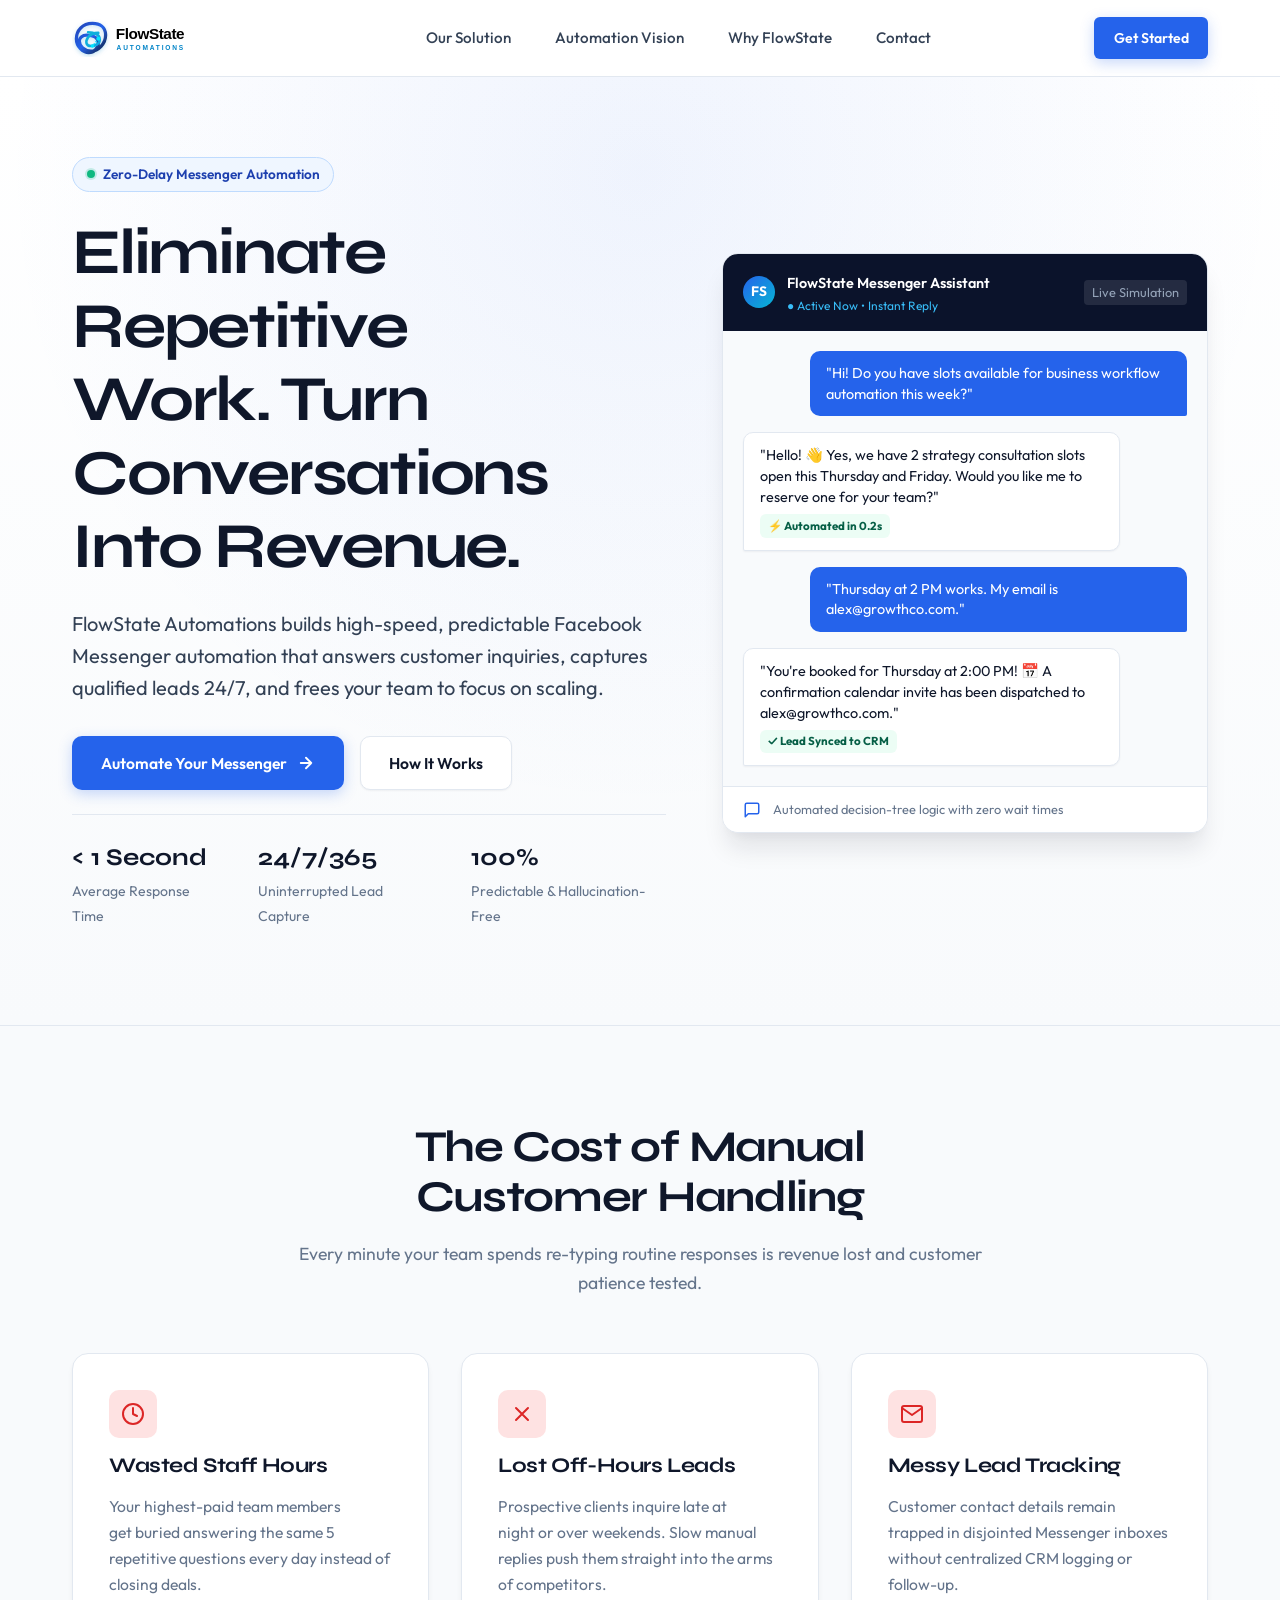
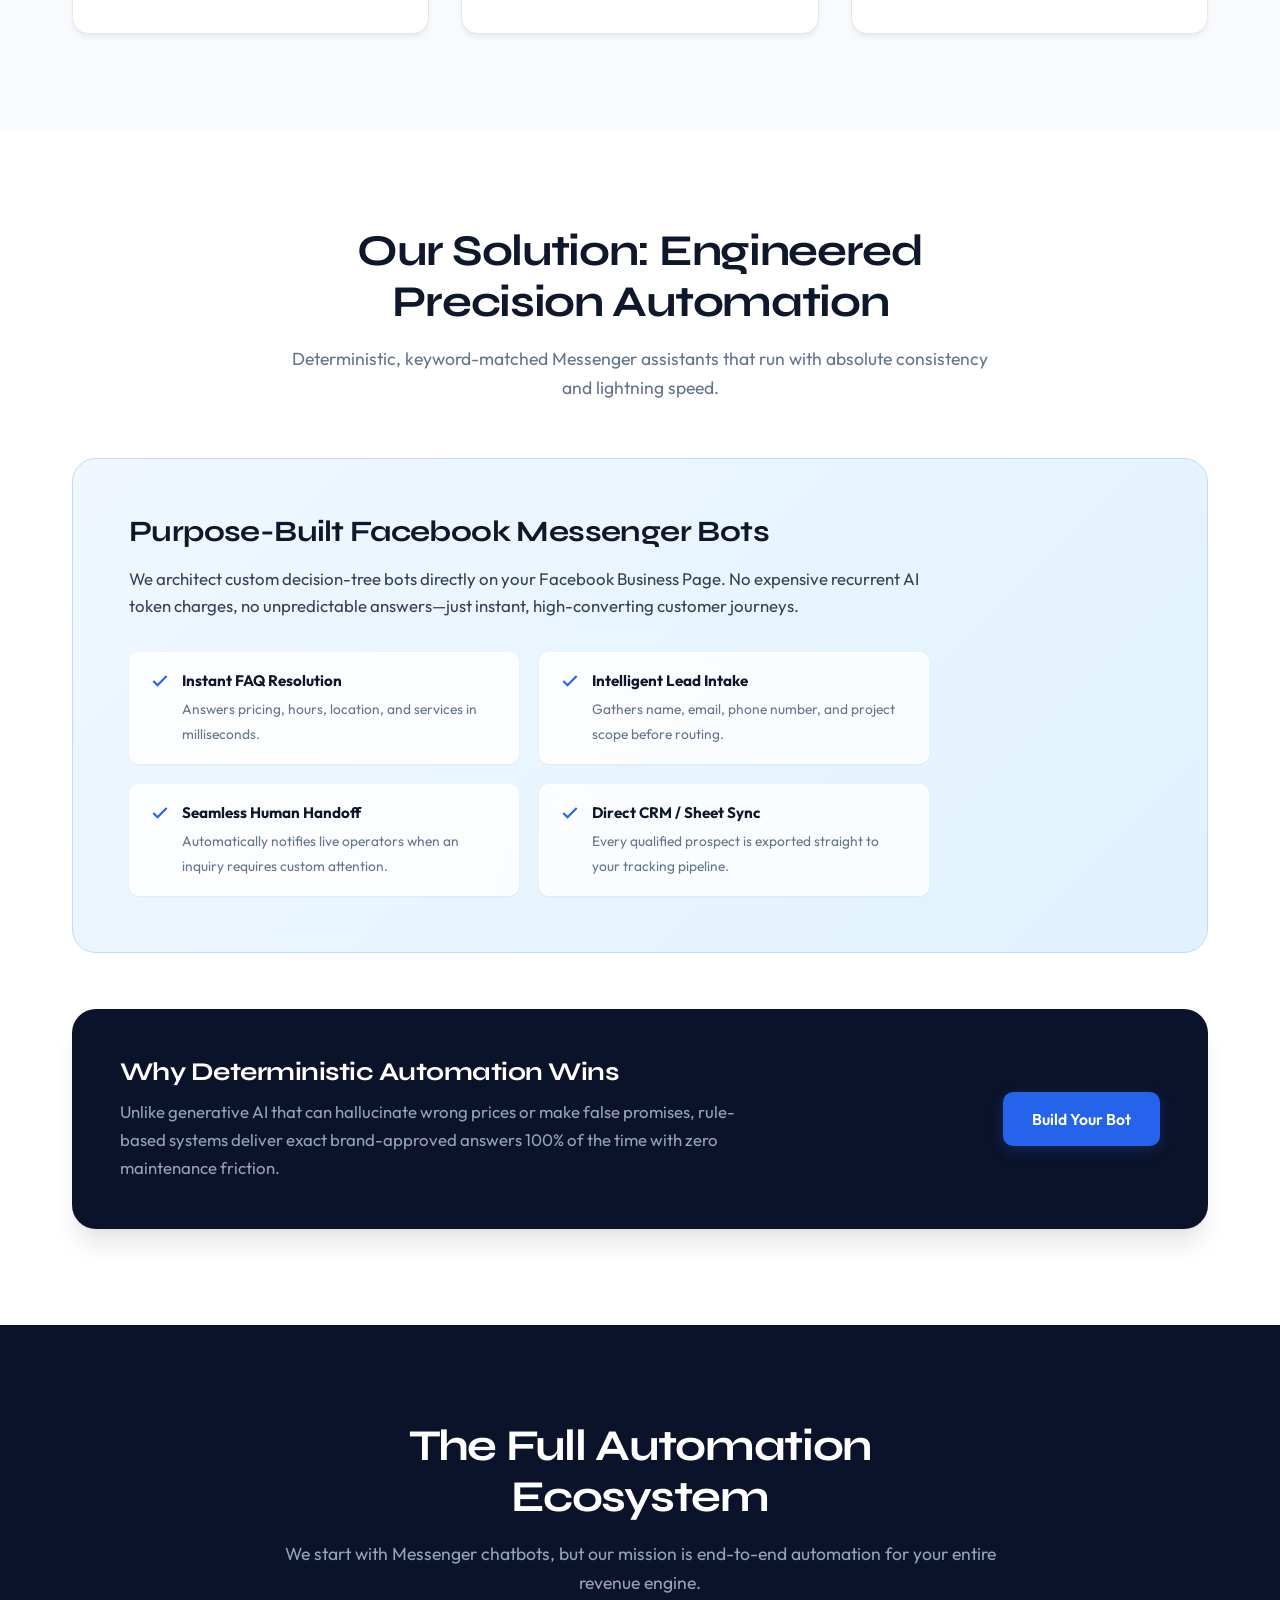
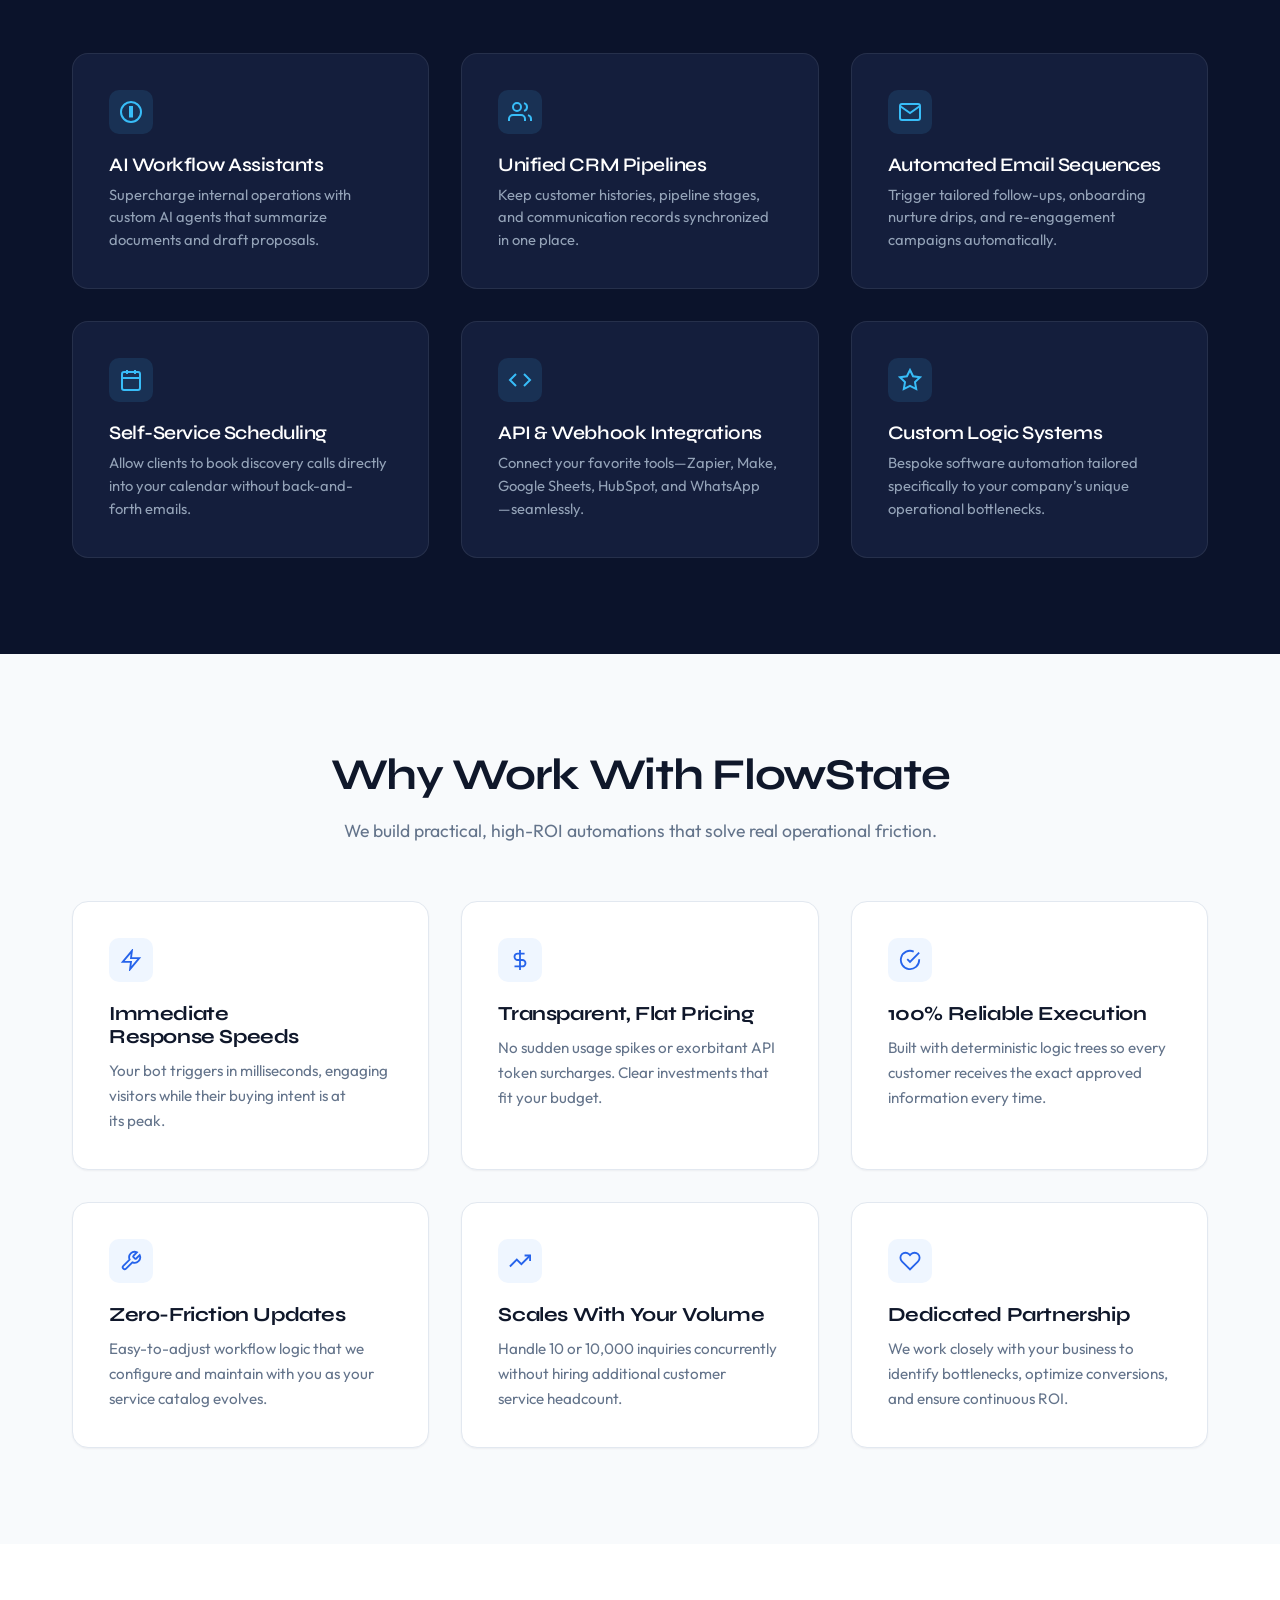
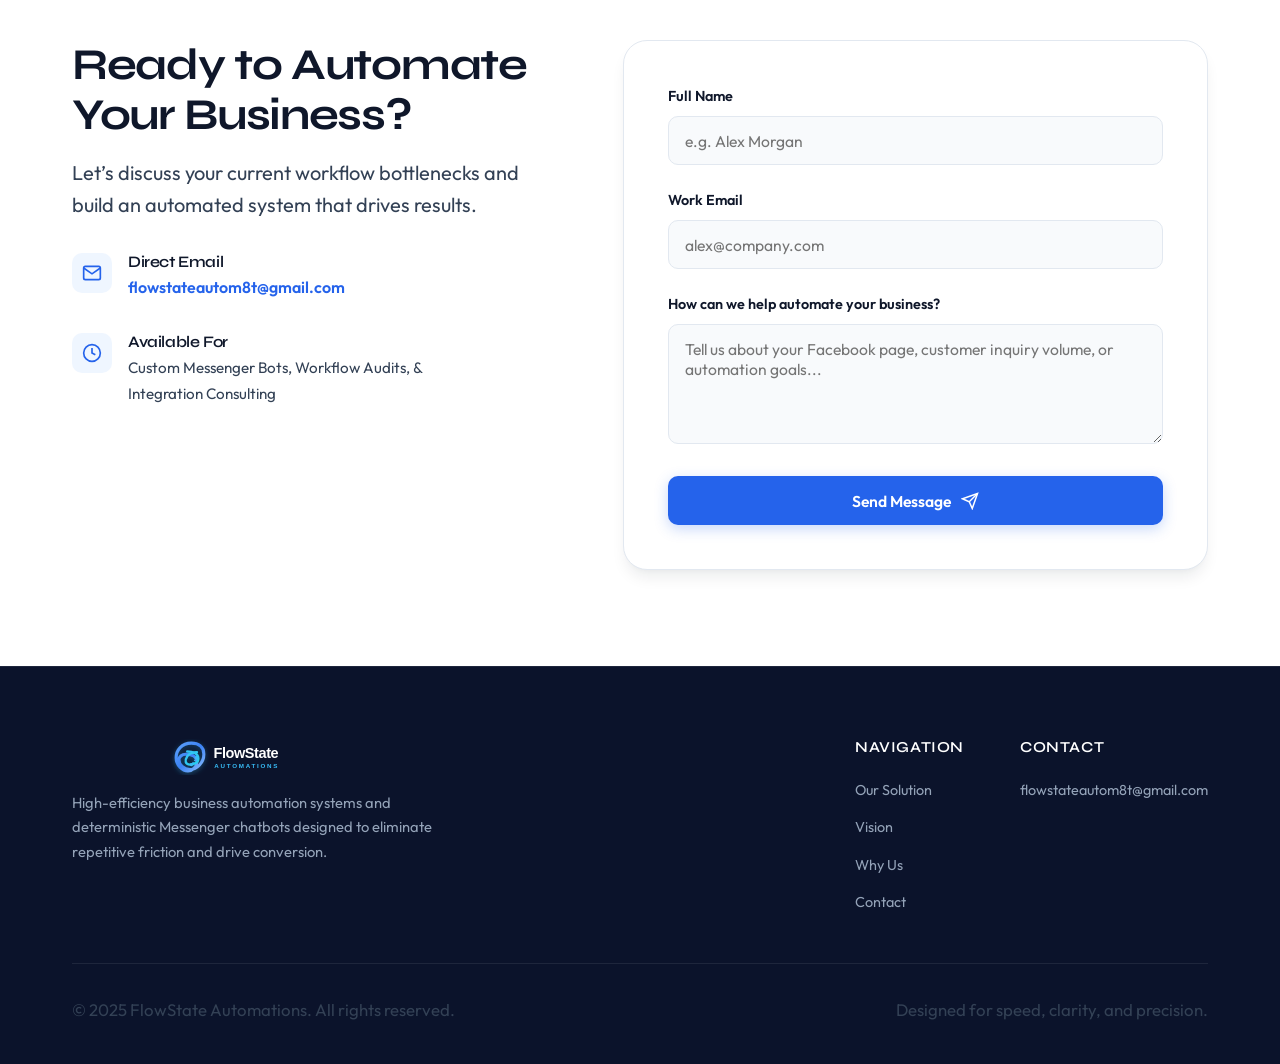
==== commit ffdd10f9: "feat: initialize website project with landing page, branding assets, and product documentation" ====
--- a/index.html
+++ b/index.html
@@ -1,262 +1,507 @@
-<!DOCTYPE html>
+﻿<!DOCTYPE html>
 <html lang="en">
 <head>
     <meta charset="UTF-8">
     <meta name="viewport" content="width=device-width, initial-scale=1.0">
-    <title>FlowState Automations - Business Automation & Chatbots</title>
+    <title>FlowState Automations | Facebook Messenger Automation & Lead Capture</title>
+    <meta name="description" content="High-speed, predictable Facebook Messenger chatbots that answer customer FAQs, capture leads 24/7, and eliminate repetitive support work.">
+    
+    <!-- Distinctive Typography Pairing (Impeccable Typeset) -->
     <link rel="preconnect" href="https://fonts.googleapis.com">
     <link rel="preconnect" href="https://fonts.gstatic.com" crossorigin>
-    <link href="https://fonts.googleapis.com/css2?family=Fraunces:opsz,wght@9..144,400;9..144,500;9..144,600&family=Inter:wght@400;500;600&display=swap" rel="stylesheet">
+    <link href="https://fonts.googleapis.com/css2?family=Outfit:wght@400;500;600;700&family=Syne:wght@600;700;800&display=swap" rel="stylesheet">
+    
     <link rel="stylesheet" href="styles.css">
+    <link rel="icon" type="image/svg+xml" href="img/fsa-logo.svg">
 </head>
 <body>
-    <!-- Navigation -->
-    <header>
-        <nav>
-            <a href="#" class="logo" aria-label="FlowState Automations home">
-                <svg class="logo-mark" viewBox="0 0 34 34" fill="none" xmlns="http://www.w3.org/2000/svg" role="img" aria-hidden="true">
-                    <rect class="bar" x="3" y="14" width="6" height="17" rx="2" fill="#2F80ED"/>
-                    <rect class="bar" x="14" y="8" width="6" height="23" rx="2" fill="#5B9EFF"/>
-                    <rect class="bar" x="25" y="2" width="6" height="29" rx="2" fill="#2F80ED"/>
-                </svg>
-                <span class="logo-word">FlowState<span>Automations</span></span>
-            </a>
-            <ul>
-                <li><a href="#services">Services</a></li>
-                <li><a href="#vision">Vision</a></li>
-                <li><a href="#why">Why Us</a></li>
-                <li><a href="#contact">Contact</a></li>
-            </ul>
-        </nav>
+
+    <!-- Navigation Header -->
+    <header class="site-header">
+        <div class="container">
+            <nav class="navbar" aria-label="Main Navigation">
+                <a href="#" class="brand-logo" aria-label="FlowState Automations Home">
+                    <img src="img/fsa-logo.svg" alt="FlowState Automations" width="220" height="44">
+                </a>
+                
+                <ul class="nav-menu">
+                    <li><a href="#services" class="nav-link">Our Solution</a></li>
+                    <li><a href="#vision" class="nav-link">Automation Vision</a></li>
+                    <li><a href="#why" class="nav-link">Why FlowState</a></li>
+                    <li><a href="#contact" class="nav-link">Contact</a></li>
+                </ul>
+
+                <div class="nav-actions">
+                    <a href="#contact" class="btn btn-primary btn-sm">Get Started</a>
+                </div>
+            </nav>
+        </div>
     </header>
- 
+
     <!-- Hero Section -->
-    <section class="hero">
-        <div class="hero-content fade-in">
-            <span class="eyebrow">Business process automation</span>
-            <h1>Eliminate repetitive work. <em>Automate</em> your business.</h1>
-            <p>FlowState Automations helps your business save time, improve response times, and focus on growth through intelligent automation.</p>
-            <a href="#contact" class="cta-button">Get Started</a>
-            <a href="#services" class="cta-button cta-secondary">Learn More</a>
+    <section class="hero-section">
+        <div class="container">
+            <div class="hero-grid">
+                <div class="hero-copy">
+                    <div class="status-badge">
+                        <span class="status-dot"></span>
+                        <span>Zero-Delay Messenger Automation</span>
+                    </div>
+
+                    <h1>Eliminate Repetitive Work. Turn Conversations Into Revenue.</h1>
+
+                    <p class="lead">
+                        FlowState Automations builds high-speed, predictable Facebook Messenger automation that answers customer inquiries, captures qualified leads 24/7, and frees your team to focus on scaling.
+                    </p>
+
+                    <div class="hero-cta-group">
+                        <a href="#contact" class="btn btn-primary">
+                            <span>Automate Your Messenger</span>
+                            <svg width="18" height="18" viewBox="0 0 24 24" fill="none" stroke="currentColor" stroke-width="2.5" stroke-linecap="round" stroke-linejoin="round"><path d="M5 12h14M12 5l7 7-7 7"/></svg>
+                        </a>
+                        <a href="#services" class="btn btn-secondary">
+                            <span>How It Works</span>
+                        </a>
+                    </div>
+
+                    <div class="hero-metrics">
+                        <div class="metric-item">
+                            <strong>&lt; 1 Second</strong>
+                            <span>Average Response Time</span>
+                        </div>
+                        <div class="metric-item">
+                            <strong>24/7/365</strong>
+                            <span>Uninterrupted Lead Capture</span>
+                        </div>
+                        <div class="metric-item">
+                            <strong>100%</strong>
+                            <span>Predictable & Hallucination-Free</span>
+                        </div>
+                    </div>
+                </div>
+
+                <!-- Hero Interactive Demo Anchor (Live Chat Simulator) -->
+                <div class="chat-simulator-card" aria-label="Interactive Automation Simulation">
+                    <div class="simulator-header">
+                        <div class="simulator-brand">
+                            <div class="sim-avatar">FS</div>
+                            <div>
+                                <span class="sim-title">FlowState Messenger Assistant</span>
+                                <span class="sim-status">● Active Now • Instant Reply</span>
+                            </div>
+                        </div>
+                        <span style="font-size: 0.8rem; background: rgba(255,255,255,0.1); padding: 2px 8px; border-radius: 4px; color: #94A3B8;">Live Simulation</span>
+                    </div>
+
+                    <div class="sim-body" id="chatSimBody">
+                        <div class="chat-bubble bubble-user">
+                            "Hi! Do you have slots available for business workflow automation this week?"
+                        </div>
+                        <div class="chat-bubble bubble-bot">
+                            "Hello! 👋 Yes, we have 2 strategy consultation slots open this Thursday and Friday. Would you like me to reserve one for your team?"
+                            <br>
+                            <span class="bubble-tag">⚡ Automated in 0.2s</span>
+                        </div>
+                        <div class="chat-bubble bubble-user">
+                            "Thursday at 2 PM works. My email is alex@growthco.com."
+                        </div>
+                        <div class="chat-bubble bubble-bot">
+                            "You're booked for Thursday at 2:00 PM! 📅 A confirmation calendar invite has been dispatched to alex@growthco.com."
+                            <br>
+                            <span class="bubble-tag">✓ Lead Synced to CRM</span>
+                        </div>
+                    </div>
+
+                    <div class="simulator-footer">
+                        <svg width="18" height="18" viewBox="0 0 24 24" fill="none" stroke="#2563EB" stroke-width="2" stroke-linecap="round" stroke-linejoin="round"><path d="M21 15a2 2 0 0 1-2 2H7l-4 4V5a2 2 0 0 1 2-2h14a2 2 0 0 1 2 2z"/></svg>
+                        <span>Automated decision-tree logic with zero wait times</span>
+                    </div>
+                </div>
+            </div>
         </div>
     </section>
- 
-    <!-- Problem Section -->
-    <section class="problem">
-        <h2 class="section-title">The Problem We Solve</h2>
-        <p class="section-subtitle">Businesses waste time on repetitive customer interactions. We free you up to focus on what matters.</p>
-        <div class="problem-grid">
-            <div class="problem-card reveal">
-                <span class="card-mark">01</span>
-                <h3>Wasted Time</h3>
-                <p>Your team answers the same questions repeatedly. That's time not spent growing your business.</p>
-            </div>
-            <div class="problem-card reveal">
-                <span class="card-mark">02</span>
-                <h3>Slow Response</h3>
-                <p>Customers expect instant answers 24/7. Manual responses create delays and lost opportunities.</p>
-            </div>
-            <div class="problem-card reveal">
-                <span class="card-mark">03</span>
-                <h3>Scattered Workflows</h3>
-                <p>Customer data is spread across multiple places. Lead management becomes a nightmare.</p>
+
+    <!-- The Problem Section -->
+    <section class="problem-section" id="problem">
+        <div class="container">
+            <div class="section-header">
+                <h2>The Cost of Manual Customer Handling</h2>
+                <p>Every minute your team spends re-typing routine responses is revenue lost and customer patience tested.</p>
+            </div>
+
+            <div class="problem-grid">
+                <div class="problem-card">
+                    <div class="problem-icon-wrap">
+                        <svg width="24" height="24" viewBox="0 0 24 24" fill="none" stroke="currentColor" stroke-width="2" stroke-linecap="round" stroke-linejoin="round"><circle cx="12" cy="12" r="10"/><polyline points="12 6 12 12 16 14"/></svg>
+                    </div>
+                    <h3>Wasted Staff Hours</h3>
+                    <p>Your highest-paid team members get buried answering the same 5 repetitive questions every day instead of closing deals.</p>
+                </div>
+
+                <div class="problem-card">
+                    <div class="problem-icon-wrap">
+                        <svg width="24" height="24" viewBox="0 0 24 24" fill="none" stroke="currentColor" stroke-width="2" stroke-linecap="round" stroke-linejoin="round"><path d="M18 6L6 18M6 6l12 12"/></svg>
+                    </div>
+                    <h3>Lost Off-Hours Leads</h3>
+                    <p>Prospective clients inquire late at night or over weekends. Slow manual replies push them straight into the arms of competitors.</p>
+                </div>
+
+                <div class="problem-card">
+                    <div class="problem-icon-wrap">
+                        <svg width="24" height="24" viewBox="0 0 24 24" fill="none" stroke="currentColor" stroke-width="2" stroke-linecap="round" stroke-linejoin="round"><path d="M4 4h16c1.1 0 2 .9 2 2v12c0 1.1-.9 2-2 2H4c-1.1 0-2-.9-2-2V6c0-1.1.9-2 2-2z"/><polyline points="22,6 12,13 2,6"/></svg>
+                    </div>
+                    <h3>Messy Lead Tracking</h3>
+                    <p>Customer contact details remain trapped in disjointed Messenger inboxes without centralized CRM logging or follow-up.</p>
+                </div>
             </div>
         </div>
     </section>
- 
-    <!-- Services Section -->
-    <section class="services" id="services">
-        <h2 class="section-title">Our Solution</h2>
-        <p class="section-subtitle">Rule-based Facebook Messenger chatbots that work instantly, reliably, and affordably.</p>
-        
-        <div class="service-item reveal">
-            <h3>Facebook Messenger Chatbots</h3>
-            <p>We build intelligent, rule-based chatbots for your Facebook business page that handle customer conversations 24/7.</p>
+
+    <!-- Our Solution Section -->
+    <section class="solutions-section" id="services">
+        <div class="container">
+            <div class="section-header">
+                <h2>Our Solution: Engineered Precision Automation</h2>
+                <p>Deterministic, keyword-matched Messenger assistants that run with absolute consistency and lightning speed.</p>
+            </div>
+
+            <div class="solution-hero-card">
+                <div class="solution-content">
+                    <h3>Purpose-Built Facebook Messenger Bots</h3>
+                    <p>
+                        We architect custom decision-tree bots directly on your Facebook Business Page. No expensive recurrent AI token charges, no unpredictable answers—just instant, high-converting customer journeys.
+                    </p>
+
+                    <div class="feature-pill-grid">
+                        <div class="feature-pill-item">
+                            <svg width="20" height="20" viewBox="0 0 24 24" fill="none" stroke="currentColor" stroke-width="2.5"><polyline points="20 6 9 17 4 12"/></svg>
+                            <div>
+                                <strong>Instant FAQ Resolution</strong>
+                                <span>Answers pricing, hours, location, and services in milliseconds.</span>
+                            </div>
+                        </div>
+
+                        <div class="feature-pill-item">
+                            <svg width="20" height="20" viewBox="0 0 24 24" fill="none" stroke="currentColor" stroke-width="2.5"><polyline points="20 6 9 17 4 12"/></svg>
+                            <div>
+                                <strong>Intelligent Lead Intake</strong>
+                                <span>Gathers name, email, phone number, and project scope before routing.</span>
+                            </div>
+                        </div>
+
+                        <div class="feature-pill-item">
+                            <svg width="20" height="20" viewBox="0 0 24 24" fill="none" stroke="currentColor" stroke-width="2.5"><polyline points="20 6 9 17 4 12"/></svg>
+                            <div>
+                                <strong>Seamless Human Handoff</strong>
+                                <span>Automatically notifies live operators when an inquiry requires custom attention.</span>
+                            </div>
+                        </div>
+
+                        <div class="feature-pill-item">
+                            <svg width="20" height="20" viewBox="0 0 24 24" fill="none" stroke="currentColor" stroke-width="2.5"><polyline points="20 6 9 17 4 12"/></svg>
+                            <div>
+                                <strong>Direct CRM / Sheet Sync</strong>
+                                <span>Every qualified prospect is exported straight to your tracking pipeline.</span>
+                            </div>
+                        </div>
+                    </div>
+                </div>
+            </div>
+
+            <!-- Deterministic Advantage Banner -->
+            <div class="guarantee-banner">
+                <div class="guarantee-text">
+                    <h3>Why Deterministic Automation Wins</h3>
+                    <p>
+                        Unlike generative AI that can hallucinate wrong prices or make false promises, rule-based systems deliver exact brand-approved answers 100% of the time with zero maintenance friction.
+                    </p>
+                </div>
+                <a href="#contact" class="btn btn-primary">Build Your Bot</a>
+            </div>
+        </div>
+    </section>
+
+    <!-- Vision Section -->
+    <section class="vision-section" id="vision">
+        <div class="container">
+            <div class="section-header">
+                <h2>The Full Automation Ecosystem</h2>
+                <p>We start with Messenger chatbots, but our mission is end-to-end automation for your entire revenue engine.</p>
+            </div>
+
+            <div class="vision-grid">
+                <div class="vision-card">
+                    <div class="vision-icon">
+                        <svg width="24" height="24" viewBox="0 0 24 24" fill="none" stroke="currentColor" stroke-width="2"><path d="M12 2a10 10 0 1 0 10 10A10 10 0 0 0 12 2zm1 14.5h-2v-2h2zm0-4h-2V7h2z"/></svg>
+                    </div>
+                    <h4>AI Workflow Assistants</h4>
+                    <p>Supercharge internal operations with custom AI agents that summarize documents and draft proposals.</p>
+                </div>
+
+                <div class="vision-card">
+                    <div class="vision-icon">
+                        <svg width="24" height="24" viewBox="0 0 24 24" fill="none" stroke="currentColor" stroke-width="2"><path d="M17 21v-2a4 4 0 0 0-4-4H5a4 4 0 0 0-4 4v2"/><circle cx="9" cy="7" r="4"/><path d="M23 21v-2a4 4 0 0 0-3-3.87"/><path d="M16 3.13a4 4 0 0 1 0 7.75"/></svg>
+                    </div>
+                    <h4>Unified CRM Pipelines</h4>
+                    <p>Keep customer histories, pipeline stages, and communication records synchronized in one place.</p>
+                </div>
+
+                <div class="vision-card">
+                    <div class="vision-icon">
+                        <svg width="24" height="24" viewBox="0 0 24 24" fill="none" stroke="currentColor" stroke-width="2"><path d="M4 4h16c1.1 0 2 .9 2 2v12c0 1.1-.9 2-2 2H4c-1.1 0-2-.9-2-2V6c0-1.1.9-2 2-2z"/><polyline points="22,6 12,13 2,6"/></svg>
+                    </div>
+                    <h4>Automated Email Sequences</h4>
+                    <p>Trigger tailored follow-ups, onboarding nurture drips, and re-engagement campaigns automatically.</p>
+                </div>
+
+                <div class="vision-card">
+                    <div class="vision-icon">
+                        <svg width="24" height="24" viewBox="0 0 24 24" fill="none" stroke="currentColor" stroke-width="2"><rect x="3" y="4" width="18" height="18" rx="2" ry="2"/><line x1="16" y1="2" x2="16" y2="6"/><line x1="8" y1="2" x2="8" y2="6"/><line x1="3" y1="10" x2="21" y2="10"/></svg>
+                    </div>
+                    <h4>Self-Service Scheduling</h4>
+                    <p>Allow clients to book discovery calls directly into your calendar without back-and-forth emails.</p>
+                </div>
+
+                <div class="vision-card">
+                    <div class="vision-icon">
+                        <svg width="24" height="24" viewBox="0 0 24 24" fill="none" stroke="currentColor" stroke-width="2"><polyline points="16 18 22 12 16 6"/><polyline points="8 6 2 12 8 18"/></svg>
+                    </div>
+                    <h4>API & Webhook Integrations</h4>
+                    <p>Connect your favorite tools—Zapier, Make, Google Sheets, HubSpot, and WhatsApp—seamlessly.</p>
+                </div>
+
+                <div class="vision-card">
+                    <div class="vision-icon">
+                        <svg width="24" height="24" viewBox="0 0 24 24" fill="none" stroke="currentColor" stroke-width="2"><polygon points="12 2 15.09 8.26 22 9.27 17 14.14 18.18 21.02 12 17.77 5.82 21.02 7 14.14 2 9.27 8.91 8.26 12 2"/></svg>
+                    </div>
+                    <h4>Custom Logic Systems</h4>
+                    <p>Bespoke software automation tailored specifically to your company’s unique operational bottlenecks.</p>
+                </div>
+            </div>
+        </div>
+    </section>
+
+    <!-- Why Choose Us -->
+    <section class="why-section" id="why">
+        <div class="container">
+            <div class="section-header">
+                <h2>Why Work With FlowState</h2>
+                <p>We build practical, high-ROI automations that solve real operational friction.</p>
+            </div>
+
+            <div class="benefits-grid">
+                <div class="benefit-card">
+                    <div class="benefit-icon">
+                        <svg width="22" height="22" viewBox="0 0 24 24" fill="none" stroke="currentColor" stroke-width="2"><polygon points="13 2 3 14 12 14 11 22 21 10 12 10 13 2"/></svg>
+                    </div>
+                    <h3>Immediate Response Speeds</h3>
+                    <p>Your bot triggers in milliseconds, engaging visitors while their buying intent is at its peak.</p>
+                </div>
+
+                <div class="benefit-card">
+                    <div class="benefit-icon">
+                        <svg width="22" height="22" viewBox="0 0 24 24" fill="none" stroke="currentColor" stroke-width="2"><line x1="12" y1="1" x2="12" y2="23"/><path d="M17 5H9.5a3.5 3.5 0 0 0 0 7h5a3.5 3.5 0 0 1 0 7H6"/></svg>
+                    </div>
+                    <h3>Transparent, Flat Pricing</h3>
+                    <p>No sudden usage spikes or exorbitant API token surcharges. Clear investments that fit your budget.</p>
+                </div>
+
+                <div class="benefit-card">
+                    <div class="benefit-icon">
+                        <svg width="22" height="22" viewBox="0 0 24 24" fill="none" stroke="currentColor" stroke-width="2"><path d="M22 11.08V12a10 10 0 1 1-5.93-9.14"/><polyline points="22 4 12 14.01 9 11.01"/></svg>
+                    </div>
+                    <h3>100% Reliable Execution</h3>
+                    <p>Built with deterministic logic trees so every customer receives the exact approved information every time.</p>
+                </div>
+
+                <div class="benefit-card">
+                    <div class="benefit-icon">
+                        <svg width="22" height="22" viewBox="0 0 24 24" fill="none" stroke="currentColor" stroke-width="2"><path d="M14.7 6.3a1 1 0 0 0 0 1.4l1.6 1.6a1 1 0 0 0 1.4 0l3.77-3.77a6 6 0 0 1-7.94 7.94l-6.91 6.91a2.12 2.12 0 0 1-3-3l6.91-6.91a6 6 0 0 1 7.94-7.94l-3.76 3.76z"/></svg>
+                    </div>
+                    <h3>Zero-Friction Updates</h3>
+                    <p>Easy-to-adjust workflow logic that we configure and maintain with you as your service catalog evolves.</p>
+                </div>
+
+                <div class="benefit-card">
+                    <div class="benefit-icon">
+                        <svg width="22" height="22" viewBox="0 0 24 24" fill="none" stroke="currentColor" stroke-width="2"><polyline points="23 6 13.5 15.5 8.5 10.5 1 18"/><polyline points="17 6 23 6 23 12"/></svg>
+                    </div>
+                    <h3>Scales With Your Volume</h3>
+                    <p>Handle 10 or 10,000 inquiries concurrently without hiring additional customer service headcount.</p>
+                </div>
+
+                <div class="benefit-card">
+                    <div class="benefit-icon">
+                        <svg width="22" height="22" viewBox="0 0 24 24" fill="none" stroke="currentColor" stroke-width="2"><path d="M20.84 4.61a5.5 5.5 0 0 0-7.78 0L12 5.67l-1.06-1.06a5.5 5.5 0 0 0-7.78 7.78l1.06 1.06L12 21.23l7.78-7.78 1.06-1.06a5.5 5.5 0 0 0 0-7.78z"/></svg>
+                    </div>
+                    <h3>Dedicated Partnership</h3>
+                    <p>We work closely with your business to identify bottlenecks, optimize conversions, and ensure continuous ROI.</p>
+                </div>
+            </div>
+        </div>
+    </section>
+
+    <!-- Contact & Consultation Section -->
+    <section class="contact-section" id="contact">
+        <div class="container">
+            <div class="contact-layout">
+                <div class="contact-info-panel">
+                    <div>
+                        <h2>Ready to Automate Your Business?</h2>
+                        <p class="lead" style="margin-top: 1rem;">
+                            Let’s discuss your current workflow bottlenecks and build an automated system that drives results.
+                        </p>
+                    </div>
+
+                    <div class="contact-channel">
+                        <div class="contact-icon">
+                            <svg width="20" height="20" viewBox="0 0 24 24" fill="none" stroke="currentColor" stroke-width="2"><path d="M4 4h16c1.1 0 2 .9 2 2v12c0 1.1-.9 2-2 2H4c-1.1 0-2-.9-2-2V6c0-1.1.9-2 2-2z"/><polyline points="22,6 12,13 2,6"/></svg>
+                        </div>
+                        <div>
+                            <h4>Direct Email</h4>
+                            <a href="mailto:flowstateautom8t@gmail.com">flowstateautom8t@gmail.com</a>
+                        </div>
+                    </div>
+
+                    <div class="contact-channel">
+                        <div class="contact-icon">
+                            <svg width="20" height="20" viewBox="0 0 24 24" fill="none" stroke="currentColor" stroke-width="2"><circle cx="12" cy="12" r="10"/><polyline points="12 6 12 12 16 14"/></svg>
+                        </div>
+                        <div>
+                            <h4>Available For</h4>
+                            <p style="font-size: 0.95rem; color: var(--ink-secondary);">Custom Messenger Bots, Workflow Audits, & Integration Consulting</p>
+                        </div>
+                    </div>
+                </div>
+
+                <div class="form-card">
+                    <form class="contact-form" id="contactForm" novalidate>
+                        <div class="form-group">
+                            <label for="fullName">Full Name</label>
+                            <input type="text" id="fullName" class="form-control" placeholder="e.g. Alex Morgan" required>
+                        </div>
+
+                        <div class="form-group">
+                            <label for="emailAddr">Work Email</label>
+                            <input type="email" id="emailAddr" class="form-control" placeholder="alex@company.com" required>
+                        </div>
+
+                        <div class="form-group">
+                            <label for="userMsg">How can we help automate your business?</label>
+                            <textarea id="userMsg" class="form-control" placeholder="Tell us about your Facebook page, customer inquiry volume, or automation goals..." required></textarea>
+                        </div>
+
+                        <button type="submit" class="btn btn-primary" style="width: 100%;" id="submitBtn">
+                            <span>Send Message</span>
+                            <svg width="18" height="18" viewBox="0 0 24 24" fill="none" stroke="currentColor" stroke-width="2"><line x1="22" y1="2" x2="11" y2="13"/><polygon points="22 2 15 22 11 13 2 9 22 2"/></svg>
+                        </button>
+                    </form>
+                </div>
+            </div>
+        </div>
+    </section>
+
+    <!-- Footer -->
+    <footer class="site-footer">
+        <div class="container">
+            <div class="footer-top">
+                <div class="footer-brand">
+                    <img src="img/fsa-logo-light.svg" alt="FlowState Automations" width="220" height="44">
+                    <p>
+                        High-efficiency business automation systems and deterministic Messenger chatbots designed to eliminate repetitive friction and drive conversion.
+                    </p>
+                </div>
+
+                <div class="footer-nav">
+                    <div class="footer-col">
+                        <h4>Navigation</h4>
+                        <ul>
+                            <li><a href="#services">Our Solution</a></li>
+                            <li><a href="#vision">Vision</a></li>
+                            <li><a href="#why">Why Us</a></li>
+                            <li><a href="#contact">Contact</a></li>
+                        </ul>
+                    </div>
+
+                    <div class="footer-col">
+                        <h4>Contact</h4>
+                        <ul>
+                            <li><a href="mailto:flowstateautom8t@gmail.com">flowstateautom8t@gmail.com</a></li>
+                        </ul>
+                    </div>
+                </div>
+            </div>
+
+            <div class="footer-bottom">
+                <p>&copy; 2025 FlowState Automations. All rights reserved.</p>
+                <p>Designed for speed, clarity, and precision.</p>
+            </div>
+        </div>
+    </footer>
+
+    <!-- Toast Notification -->
+    <div id="toastNotification" class="toast-notification" role="status" aria-live="polite">
+        <svg class="toast-icon" width="20" height="20" viewBox="0 0 24 24" fill="none" stroke="currentColor" stroke-width="2.5"><polyline points="20 6 9 17 4 12"/></svg>
+        <span id="toastMessage">Thank you! Your message has been sent. We'll be in touch soon.</span>
+    </div>
+
+    <!-- Interactive Client Scripts -->
+    <script>
+        // Form handling with accessible feedback
+        const contactForm = document.getElementById('contactForm');
+        const submitBtn = document.getElementById('submitBtn');
+        const toast = document.getElementById('toastNotification');
+
+        contactForm.addEventListener('submit', function(e) {
+            e.preventDefault();
             
-            <div class="features-list">
-                <div class="feature">
-                    <span>Answer FAQs instantly</span>
-                </div>
-                <div class="feature">
-                    <span>Capture customer information</span>
-                </div>
-                <div class="feature">
-                    <span>Guide customers through workflows</span>
-                </div>
-                <div class="feature">
-                    <span>Route to human agents when needed</span>
-                </div>
-                <div class="feature">
-                    <span>Operate around the clock</span>
-                </div>
-                <div class="feature">
-                    <span>No AI needed – fast & reliable</span>
-                </div>
-            </div>
-        </div>
- 
-        <div class="cta-section">
-            <h2>Why This Approach?</h2>
-            <p>Rule-based automation with keyword matching and decision trees is fast, predictable, and cost-effective. No AI hallucinations. No delays. Just instant results.</p>
-        </div>
-    </section>
- 
-    <!-- Vision Section -->
-    <section class="vision" id="vision">
-        <h2 class="section-title">Our Vision</h2>
-        <p class="section-subtitle">We're not just a chatbot agency. We're building the complete automation partner for your business.</p>
-        
-        <div class="vision-grid">
-            <div class="vision-item reveal">
-                <h4>AI Assistants</h4>
-                <p>Intelligent automation for complex workflows</p>
-            </div>
-            <div class="vision-item reveal">
-                <h4>CRM &amp; Lead Management</h4>
-                <p>Centralized customer data and tracking</p>
-            </div>
-            <div class="vision-item reveal">
-                <h4>Email Automation</h4>
-                <p>Smart campaigns and sequences</p>
-            </div>
-            <div class="vision-item reveal">
-                <h4>Appointment Booking</h4>
-                <p>Automated scheduling systems</p>
-            </div>
-            <div class="vision-item reveal">
-                <h4>Custom Solutions</h4>
-                <p>Tailored to your business needs</p>
-            </div>
-            <div class="vision-item reveal">
-                <h4>API Integration</h4>
-                <p>Connect all your business tools</p>
-            </div>
-        </div>
-    </section>
- 
-    <!-- Why Choose Us -->
-    <section class="why-choose" id="why">
-        <h2 class="section-title">Why Choose FlowState?</h2>
-        <p class="section-subtitle">We focus on solving your operational problems, not selling flashy features.</p>
-        
-        <div class="benefits-grid">
-            <div class="benefit-card reveal">
-                <span class="card-mark">01</span>
-                <h3>Fast &amp; Reliable</h3>
-                <p>Rule-based logic means no delays. Your chatbot responds instantly, every time.</p>
-            </div>
-            <div class="benefit-card reveal">
-                <span class="card-mark">02</span>
-                <h3>Affordable</h3>
-                <p>No expensive AI licensing. Straightforward pricing that makes sense for your budget.</p>
-            </div>
-            <div class="benefit-card reveal">
-                <span class="card-mark">03</span>
-                <h3>Problem-Focused</h3>
-                <p>We understand your business challenges and build solutions that work, not what's trendy.</p>
-            </div>
-            <div class="benefit-card reveal">
-                <span class="card-mark">04</span>
-                <h3>Easy to Maintain</h3>
-                <p>Simple logic that you can update and adjust. No black-box AI mystery.</p>
-            </div>
-            <div class="benefit-card reveal">
-                <span class="card-mark">05</span>
-                <h3>Grow with You</h3>
-                <p>Start with a chatbot. Expand to full workflow automation as your needs grow.</p>
-            </div>
-            <div class="benefit-card reveal">
-                <span class="card-mark">06</span>
-                <h3>True Partnership</h3>
-                <p>We invest in your success. Your growth is our growth.</p>
-            </div>
-        </div>
-    </section>
- 
-    <!-- Contact Section -->
-    <section class="contact" id="contact">
-        <div class="contact-content">
-            <h2 class="section-title">Let's Talk</h2>
-            <p class="section-subtitle">Ready to automate your business? Get in touch with our team.</p>
-            
-            <div class="contact-grid">
-                <div class="contact-info">
-                    <h3>Get in Touch</h3>
-                    <p><strong>Email</strong></p>
-                    <p><a href="mailto:flowstateautom8t@gmail.com">flowstateautom8t@gmail.com</a></p>
-                    <p style="margin-top: 1.5rem;"><strong>Available for</strong></p>
-                    <p>Consultations, custom projects, and partnership inquiries</p>
-                </div>
-                
-                <form class="contact-form">
-                    <div class="form-group">
-                        <label>Full Name</label>
-                        <input type="text" required>
-                    </div>
-                    <div class="form-group">
-                        <label>Email</label>
-                        <input type="email" required>
-                    </div>
-                    <div class="form-group">
-                        <label>Message</label>
-                        <textarea required></textarea>
-                    </div>
-                    <button type="submit" class="cta-button" style="width: 100%;">Send Message</button>
-                </form>
-            </div>
-        </div>
-    </section>
- 
-    <!-- Footer -->
-    <footer>
-        <p>&copy; 2025 FlowState Automations. All rights reserved.</p>
-        <p>Automating business workflows for a more efficient tomorrow.</p>
-    </footer>
- 
-    <script>
-        // Smooth scroll for anchor links
+            const name = document.getElementById('fullName').value.trim();
+            const email = document.getElementById('emailAddr').value.trim();
+            const msg = document.getElementById('userMsg').value.trim();
+
+            if (!name || !email || !msg) {
+                alert('Please fill out all required fields.');
+                return;
+            }
+
+            // Simulate quick button state
+            submitBtn.disabled = true;
+            submitBtn.innerHTML = '<span>Sending...</span>';
+
+            setTimeout(() => {
+                submitBtn.disabled = false;
+                submitBtn.innerHTML = '<span>Send Message</span> <svg width="18" height="18" viewBox="0 0 24 24" fill="none" stroke="currentColor" stroke-width="2"><line x1="22" y1="2" x2="11" y2="13"/><polygon points="22 2 15 22 11 13 2 9 22 2"/></svg>';
+                contactForm.reset();
+
+                // Show toast
+                toast.classList.add('show');
+                setTimeout(() => {
+                    toast.classList.remove('show');
+                }, 4500);
+            }, 600);
+        });
+
+        // Smooth Scroll with Header Offset
         document.querySelectorAll('a[href^="#"]').forEach(anchor => {
             anchor.addEventListener('click', function (e) {
-                e.preventDefault();
-                const target = document.querySelector(this.getAttribute('href'));
-                if (target) {
-                    target.scrollIntoView({
-                        behavior: 'smooth',
-                        block: 'start'
+                const targetId = this.getAttribute('href');
+                if (targetId === '#') return;
+                
+                const targetEl = document.querySelector(targetId);
+                if (targetEl) {
+                    e.preventDefault();
+                    const headerOffset = 80;
+                    const elementPosition = targetEl.getBoundingClientRect().top;
+                    const offsetPosition = elementPosition + window.pageYOffset - headerOffset;
+
+                    window.scrollTo({
+                        top: offsetPosition,
+                        behavior: 'smooth'
                     });
                 }
             });
         });
- 
-        // Form handling
-        document.querySelector('.contact-form').addEventListener('submit', function(e) {
-            e.preventDefault();
-            alert('Thank you for your message! We\'ll get back to you soon.');
-            this.reset();
-        });
- 
-        // Reveal on scroll, staggered within each grid
-        const observerOptions = {
-            threshold: 0.15,
-            rootMargin: '0px 0px -60px 0px'
-        };
-
-        const observer = new IntersectionObserver(function(entries) {
-            entries.forEach(entry => {
-                if (entry.isIntersecting) {
-                    const el = entry.target;
-                    const siblings = Array.from(el.parentElement.children).filter(c => c.classList.contains('reveal'));
-                    const index = siblings.indexOf(el);
-                    el.style.transitionDelay = (index * 80) + 'ms';
-                    el.classList.add('in-view');
-                    observer.unobserve(el);
-                }
-            });
-        }, observerOptions);
-
-        document.querySelectorAll('.reveal').forEach(el => {
-            observer.observe(el);
-        });
     </script>
 </body>
 </html>
+
--- a/styles.css
+++ b/styles.css
@@ -1,597 +1,828 @@
-* {
+﻿/* ==========================================================================
+   FlowState Automations - Modern Design System (Impeccable Craft Standard)
+   ========================================================================== */
+
+/* --------------------------------------------------------------------------
+   1. Design Tokens & Variables
+   -------------------------------------------------------------------------- */
+:root {
+    /* Typography */
+    --font-display: 'Syne', -apple-system, BlinkMacSystemFont, 'Segoe UI', Roboto, sans-serif;
+    --font-body: 'Outfit', -apple-system, BlinkMacSystemFont, 'Segoe UI', Roboto, sans-serif;
+    --font-mono: 'JetBrains Mono', 'Fira Code', ui-monospace, monospace;
+
+    /* Palette: Slate & Midnight Canvas */
+    --canvas: #FFFFFF;
+    --canvas-subtle: #F8FAFC;
+    --canvas-muted: #F1F5F9;
+    --canvas-card: #FFFFFF;
+    --canvas-dark: #0B132B;
+    --canvas-dark-card: #141E3C;
+    --canvas-dark-border: rgba(255, 255, 255, 0.08);
+
+    /* Ink / Text Colors */
+    --ink-primary: #0F172A;
+    --ink-secondary: #334155;
+    --ink-muted: #64748B;
+    --ink-light: #F8FAFC;
+    --ink-light-muted: #94A3B8;
+
+    /* Brand Accents: Electric Cobalt & Flow Cyan */
+    --primary: #2563EB;
+    --primary-hover: #1D4ED8;
+    --primary-light: #EFF6FF;
+    --accent-cyan: #06B6D4;
+    --accent-cyan-light: #ECFEFF;
+    --accent-glow: rgba(37, 99, 235, 0.18);
+    --accent-cyan-glow: rgba(6, 182, 212, 0.22);
+    
+    /* Semantic Colors */
+    --success: #10B981;
+    --success-bg: #ECFDF5;
+    --warning: #F59E0B;
+
+    /* Borders & Dividers */
+    --border-subtle: #E2E8F0;
+    --border-card: #CBD5E1;
+    --border-focus: #3B82F6;
+
+    /* Depth / Multi-layer Shadows */
+    --shadow-sm: 0 1px 2px 0 rgba(15, 23, 42, 0.05);
+    --shadow-md: 0 4px 6px -1px rgba(15, 23, 42, 0.06), 0 2px 4px -2px rgba(15, 23, 42, 0.04);
+    --shadow-lg: 0 10px 15px -3px rgba(15, 23, 42, 0.08), 0 4px 6px -4px rgba(15, 23, 42, 0.04);
+    --shadow-xl: 0 20px 25px -5px rgba(15, 23, 42, 0.1), 0 8px 10px -6px rgba(15, 23, 42, 0.04);
+    --shadow-glow: 0 0 25px -3px var(--accent-glow);
+
+    /* Radii */
+    --radius-sm: 6px;
+    --radius-md: 10px;
+    --radius-lg: 16px;
+    --radius-xl: 24px;
+    --radius-pill: 9999px;
+
+    /* Layout Constraints */
+    --max-width: 1200px;
+    --header-height: 76px;
+}
+
+/* --------------------------------------------------------------------------
+   2. Reset & Browser Surfaces
+   -------------------------------------------------------------------------- */
+*, *::before, *::after {
     margin: 0;
     padding: 0;
     box-sizing: border-box;
 }
 
-:root {
-    --font-display: 'Fraunces', Georgia, 'Times New Roman', serif;
-    --font-body: 'Inter', -apple-system, BlinkMacSystemFont, 'Segoe UI', sans-serif;
-
-    /* Palette A — Signal blue */
-    --bg-0: #0A0E14;
-    --bg-1: #0F141C;
-    --bg-2: #151B24;
-    --bg-3: #1C2430;
-    --border: #232B38;
-    --border-strong: #303B4B;
-    --accent: #2F80ED;
-    --accent-bright: #5B9EFF;
-    --accent-dim: rgba(47, 128, 237, 0.14);
-    --ink: #EDEFF2;
-    --ink-soft: #9BA4B4;
-    --ink-faint: #6B7385;
+html {
+    scroll-behavior: smooth;
+    text-size-adjust: 100%;
 }
 
 body {
     font-family: var(--font-body);
-    color: var(--ink);
+    color: var(--ink-primary);
+    background-color: var(--canvas);
+    line-height: 1.6;
+    -webkit-font-smoothing: antialiased;
+    -moz-osx-font-smoothing: grayscale;
+    overflow-x: hidden;
+}
+
+/* Themed Browser Surfaces */
+::selection {
+    background-color: #DBEAFE;
+    color: #1E40AF;
+}
+
+:focus-visible {
+    outline: 2px solid var(--primary);
+    outline-offset: 2px;
+}
+
+/* Custom Scrollbar */
+::-webkit-scrollbar {
+    width: 10px;
+}
+::-webkit-scrollbar-track {
+    background: var(--canvas-subtle);
+}
+::-webkit-scrollbar-thumb {
+    background: #CBD5E1;
+    border-radius: var(--radius-pill);
+    border: 2px solid var(--canvas-subtle);
+}
+::-webkit-scrollbar-thumb:hover {
+    background: #94A3B8;
+}
+
+/* --------------------------------------------------------------------------
+   3. Typography Hierarchy (Typeset)
+   -------------------------------------------------------------------------- */
+h1, h2, h3, h4, .font-display {
+    font-family: var(--font-display);
+    color: var(--ink-primary);
+    font-weight: 700;
+    line-height: 1.15;
+    letter-spacing: -0.025em;
+    text-wrap: balance;
+}
+
+h1 {
+    font-size: clamp(2.5rem, 5.5vw, 4rem);
+    letter-spacing: -0.035em;
+}
+
+h2 {
+    font-size: clamp(2rem, 3.8vw, 2.75rem);
+    letter-spacing: -0.03em;
+}
+
+h3 {
+    font-size: clamp(1.25rem, 2.2vw, 1.5rem);
+    letter-spacing: -0.02em;
+}
+
+h4 {
+    font-size: 1.15rem;
+    font-weight: 600;
+}
+
+p {
+    color: var(--ink-secondary);
+    font-size: 1.05rem;
     line-height: 1.65;
-    background: var(--bg-0);
-    -webkit-font-smoothing: antialiased;
-    overflow-x: hidden;
-}
-
-h1, h2, h3, h4 {
-    font-family: var(--font-display);
-    font-weight: 500;
-    letter-spacing: -0.01em;
-    text-wrap: balance;
-    color: var(--ink);
-}
-
-p {
     text-wrap: pretty;
 }
 
-a { color: inherit; }
-
-.eyebrow {
-    display: inline-flex;
-    align-items: center;
-    gap: 0.5rem;
-    font-family: var(--font-body);
-    font-size: 0.78rem;
-    font-weight: 600;
-    letter-spacing: 0.14em;
-    text-transform: uppercase;
-    color: var(--accent-bright);
-    margin-bottom: 1.25rem;
-}
-
-.eyebrow::before {
-    content: "";
-    width: 7px;
-    height: 7px;
-    border-radius: 50%;
-    background: var(--accent-bright);
-    box-shadow: 0 0 0 4px var(--accent-dim);
-}
-
-/* Header & Navigation */
-header {
-    background: rgba(10, 14, 20, 0.72);
-    backdrop-filter: blur(14px);
-    -webkit-backdrop-filter: blur(14px);
-    border-bottom: 1px solid var(--border);
+.lead {
+    font-size: clamp(1.1rem, 2vw, 1.25rem);
+    color: var(--ink-secondary);
+    line-height: 1.6;
+    max-width: 62ch;
+}
+
+/* Section Header Structure */
+.section-header {
+    text-align: center;
+    max-width: 720px;
+    margin: 0 auto 3.5rem auto;
+}
+
+.section-header h2 {
+    margin-bottom: 1rem;
+}
+
+.section-header p {
+    color: var(--ink-muted);
+    font-size: 1.1rem;
+}
+
+/* --------------------------------------------------------------------------
+   4. Layout & Containers
+   -------------------------------------------------------------------------- */
+.container {
+    width: 100%;
+    max-width: var(--max-width);
+    margin: 0 auto;
+    padding: 0 2rem;
+}
+
+section {
+    padding: 6rem 0;
+    position: relative;
+}
+
+/* --------------------------------------------------------------------------
+   5. Header & Navigation (Fixed Logo System)
+   -------------------------------------------------------------------------- */
+header.site-header {
     position: sticky;
     top: 0;
-    z-index: 100;
-}
-
-nav {
-    max-width: 1200px;
-    margin: 0 auto;
-    padding: 1.1rem 2rem;
+    z-index: 1000;
+    background: rgba(255, 255, 255, 0.88);
+    backdrop-filter: blur(16px);
+    -webkit-backdrop-filter: blur(16px);
+    border-bottom: 1px solid var(--border-subtle);
+    transition: all 0.25s ease;
+}
+
+.navbar {
     display: flex;
     justify-content: space-between;
     align-items: center;
-}
-
-.logo {
-    display: flex;
-    align-items: center;
-    gap: 0.65rem;
+    height: var(--header-height);
+}
+
+.brand-logo {
+    display: flex;
+    align-items: center;
     text-decoration: none;
-}
-
-.logo-mark {
-    width: 34px;
-    height: 34px;
-    flex-shrink: 0;
-}
-
-.logo-mark .bar { transform-origin: bottom; animation: barPulse 3.2s ease-in-out infinite; }
-.logo-mark .bar:nth-child(2) { animation-delay: 0.25s; }
-.logo-mark .bar:nth-child(3) { animation-delay: 0.5s; }
-
-@keyframes barPulse {
-    0%, 100% { transform: scaleY(1); }
-    50% { transform: scaleY(0.72); }
-}
-
-.logo-word {
-    font-family: var(--font-display);
-    font-size: 1.15rem;
-    font-weight: 600;
-    letter-spacing: -0.01em;
-    color: var(--ink);
-    line-height: 1.1;
-}
-
-.logo-word span {
+    transition: transform 0.2s ease;
+}
+
+.brand-logo:hover {
+    transform: scale(1.02);
+}
+
+.brand-logo img {
+    height: 38px;
+    width: auto;
     display: block;
-    font-family: var(--font-body);
-    font-size: 0.62rem;
-    font-weight: 600;
-    letter-spacing: 0.18em;
-    text-transform: uppercase;
-    color: var(--ink-faint);
-}
-
-nav ul {
+}
+
+.nav-menu {
+    display: flex;
+    align-items: center;
     list-style: none;
-    display: flex;
-    gap: 2.5rem;
-}
-
-nav ul li a {
+    gap: 2.25rem;
+}
+
+.nav-link {
+    text-decoration: none;
+    color: var(--ink-secondary);
+    font-weight: 500;
+    font-size: 0.95rem;
+    padding: 0.5rem 0.25rem;
     position: relative;
-    text-decoration: none;
-    color: var(--ink-soft);
-    font-size: 0.92rem;
-    letter-spacing: 0.01em;
-    transition: color 0.25s;
-    padding-bottom: 2px;
-}
-
-nav ul li a::after {
-    content: "";
-    position: absolute;
-    left: 0;
-    bottom: -2px;
-    width: 0;
-    height: 1.5px;
-    background: var(--accent-bright);
-    transition: width 0.25s ease;
-}
-
-nav ul li a:hover {
-    color: var(--ink);
-}
-
-nav ul li a:hover::after {
-    width: 100%;
-}
-
-/* Hero Section */
-.hero {
-    position: relative;
-    padding: 8rem 2rem 7rem;
-    text-align: center;
-    overflow: hidden;
-    isolation: isolate;
-}
-
-.hero::before {
-    content: "";
-    position: absolute;
-    inset: -20%;
-    z-index: -2;
-    background:
-        radial-gradient(560px circle at 20% 20%, rgba(47, 128, 237, 0.22), transparent 60%),
-        radial-gradient(480px circle at 82% 12%, rgba(91, 158, 255, 0.16), transparent 55%),
-        radial-gradient(600px circle at 50% 100%, rgba(47, 128, 237, 0.1), transparent 60%);
-    animation: driftGlow 16s ease-in-out infinite alternate;
-}
-
-.hero::after {
-    content: "";
-    position: absolute;
-    inset: 0;
-    z-index: -1;
-    background-image:
-        linear-gradient(rgba(255,255,255,0.025) 1px, transparent 1px),
-        linear-gradient(90deg, rgba(255,255,255,0.025) 1px, transparent 1px);
-    background-size: 48px 48px;
-    mask-image: radial-gradient(circle at 50% 30%, black, transparent 75%);
-}
-
-@keyframes driftGlow {
-    0% { transform: translate(0, 0) scale(1); }
-    100% { transform: translate(-2%, 2%) scale(1.05); }
-}
-
-.hero-content {
-    max-width: 880px;
-    margin: 0 auto;
-}
-
-.hero h1 {
-    font-size: clamp(2.6rem, 6vw, 4.4rem);
-    font-weight: 600;
-    color: var(--ink);
-    margin-bottom: 1.4rem;
-    line-height: 1.08;
-    letter-spacing: -0.025em;
-}
-
-.hero h1 em {
-    font-style: normal;
-    color: var(--accent-bright);
-}
-
-.hero p {
-    font-family: var(--font-body);
-    font-size: 1.22rem;
-    font-weight: 400;
-    color: var(--ink-soft);
-    margin-bottom: 2.5rem;
-    max-width: 60ch;
-    margin-left: auto;
-    margin-right: auto;
-}
-
-.cta-button {
-    display: inline-block;
-    background: var(--accent);
-    color: #fff;
-    padding: 1rem 2.5rem;
-    border-radius: 8px;
-    text-decoration: none;
+    transition: color 0.2s ease;
+}
+
+.nav-link:hover {
+    color: var(--primary);
+}
+
+.nav-actions {
+    display: flex;
+    align-items: center;
+    gap: 1rem;
+}
+
+/* --------------------------------------------------------------------------
+   6. Buttons & Interactive Controls
+   -------------------------------------------------------------------------- */
+.btn {
+    display: inline-flex;
+    align-items: center;
+    justify-content: center;
+    gap: 0.6rem;
     font-family: var(--font-body);
     font-weight: 600;
-    letter-spacing: 0.01em;
-    transition: transform 0.25s ease, box-shadow 0.25s ease, background 0.25s ease;
-    border: none;
+    font-size: 0.98rem;
+    padding: 0.85rem 1.75rem;
+    border-radius: var(--radius-md);
+    text-decoration: none;
     cursor: pointer;
-    font-size: 0.98rem;
-    box-shadow: 0 0 0 0 rgba(47, 128, 237, 0);
-}
-
-.cta-button:hover {
-    background: var(--accent-bright);
-    transform: translateY(-3px);
-    box-shadow: 0 14px 34px rgba(47, 128, 237, 0.35);
-}
-
-.cta-button:active {
-    transform: translateY(-1px) scale(0.98);
-}
-
-.cta-secondary {
-    background: transparent;
-    color: var(--ink);
-    border: 1.5px solid var(--border-strong);
-    margin-left: 1rem;
-}
-
-.cta-secondary:hover {
-    background: var(--bg-2);
-    border-color: var(--accent);
-    box-shadow: none;
-    color: var(--ink);
-}
-
-/* Section Container */
-section {
-    padding: 5.5rem 2rem;
-    max-width: 1200px;
-    margin: 0 auto;
-}
-
-.section-title {
-    font-size: clamp(1.9rem, 3.4vw, 2.7rem);
+    border: 1px solid transparent;
+    transition: all 0.2s cubic-bezier(0.16, 1, 0.3, 1);
+    white-space: nowrap;
+}
+
+.btn-primary {
+    background: var(--primary);
+    color: #FFFFFF;
+    box-shadow: 0 4px 14px rgba(37, 99, 235, 0.25);
+}
+
+.btn-primary:hover {
+    background: var(--primary-hover);
+    transform: translateY(-2px);
+    box-shadow: 0 6px 20px rgba(37, 99, 235, 0.35);
+}
+
+.btn-primary:active {
+    transform: translateY(0);
+}
+
+.btn-secondary {
+    background: #FFFFFF;
+    color: var(--ink-primary);
+    border: 1px solid var(--border-subtle);
+    box-shadow: var(--shadow-sm);
+}
+
+.btn-secondary:hover {
+    background: var(--canvas-subtle);
+    border-color: #CBD5E1;
+    transform: translateY(-2px);
+    box-shadow: var(--shadow-md);
+}
+
+.btn-sm {
+    padding: 0.55rem 1.15rem;
+    font-size: 0.88rem;
+    border-radius: var(--radius-sm);
+}
+
+/* --------------------------------------------------------------------------
+   7. Hero Section & Live Automation Demo Anchor
+   -------------------------------------------------------------------------- */
+.hero-section {
+    padding: 5rem 0 6rem 0;
+    background: radial-gradient(circle at 50% 10%, rgba(37, 99, 235, 0.07) 0%, transparent 60%),
+                linear-gradient(180deg, #FFFFFF 0%, var(--canvas-subtle) 100%);
+    border-bottom: 1px solid var(--border-subtle);
+}
+
+.hero-grid {
+    display: grid;
+    grid-template-columns: 1.1fr 0.9fr;
+    gap: 3.5rem;
+    align-items: center;
+}
+
+.hero-copy {
+    display: flex;
+    flex-direction: column;
+    gap: 1.5rem;
+}
+
+.status-badge {
+    display: inline-flex;
+    align-items: center;
+    gap: 0.5rem;
+    background: #EFF6FF;
+    border: 1px solid #BFDBFE;
+    color: #1E40AF;
+    font-size: 0.85rem;
     font-weight: 600;
-    color: var(--ink);
-    margin-bottom: 1rem;
-    text-align: center;
-    letter-spacing: -0.02em;
-}
-
-.section-subtitle {
-    font-family: var(--font-body);
-    font-size: 1.08rem;
-    color: var(--ink-soft);
-    text-align: center;
-    margin-bottom: 3.5rem;
-    max-width: 60ch;
-    margin-left: auto;
-    margin-right: auto;
-}
-
-/* Problem Section */
-.problem {
-    background: var(--bg-1);
-    border-top: 1px solid var(--border);
-    border-bottom: 1px solid var(--border);
+    padding: 0.35rem 0.85rem;
+    border-radius: var(--radius-pill);
+    width: fit-content;
+}
+
+.status-dot {
+    width: 8px;
+    height: 8px;
+    background: #10B981;
+    border-radius: 50%;
+    box-shadow: 0 0 0 2px rgba(16, 185, 129, 0.2);
+    animation: pulseDot 2s infinite ease-in-out;
+}
+
+@keyframes pulseDot {
+    0%, 100% { opacity: 1; transform: scale(1); }
+    50% { opacity: 0.6; transform: scale(0.85); }
+}
+
+.hero-cta-group {
+    display: flex;
+    flex-wrap: wrap;
+    gap: 1rem;
+    margin-top: 0.5rem;
+}
+
+.hero-metrics {
+    display: flex;
+    gap: 2.5rem;
+    padding-top: 1.5rem;
+    border-top: 1px solid var(--border-subtle);
+}
+
+.metric-item strong {
+    display: block;
+    font-family: var(--font-display);
+    font-size: 1.5rem;
+    color: var(--ink-primary);
+    font-weight: 700;
+}
+
+.metric-item span {
+    font-size: 0.88rem;
+    color: var(--ink-muted);
+}
+
+/* Live Chatbot Simulation Visual */
+.chat-simulator-card {
+    background: #FFFFFF;
+    border: 1px solid var(--border-subtle);
+    border-radius: var(--radius-lg);
+    box-shadow: var(--shadow-xl);
+    overflow: hidden;
+    position: relative;
+}
+
+.simulator-header {
+    background: #0B132B;
+    color: #FFFFFF;
+    padding: 1rem 1.25rem;
+    display: flex;
+    align-items: center;
+    justify-content: space-between;
+}
+
+.simulator-brand {
+    display: flex;
+    align-items: center;
+    gap: 0.75rem;
+}
+
+.sim-avatar {
+    width: 32px;
+    height: 32px;
+    background: linear-gradient(135deg, #2563EB, #06B6D4);
+    border-radius: 50%;
+    display: flex;
+    align-items: center;
+    justify-content: center;
+    color: #FFFFFF;
+    font-weight: 700;
+    font-size: 0.85rem;
+}
+
+.sim-title {
+    font-size: 0.9rem;
+    font-weight: 600;
+    color: #FFFFFF;
+}
+
+.sim-status {
+    font-size: 0.75rem;
+    color: #38BDF8;
+    display: block;
+}
+
+.sim-body {
+    background: #F8FAFC;
+    padding: 1.25rem;
+    display: flex;
+    flex-direction: column;
+    gap: 1rem;
+    min-height: 290px;
+}
+
+.chat-bubble {
+    max-width: 85%;
+    padding: 0.75rem 1rem;
+    font-size: 0.9rem;
+    line-height: 1.45;
+    border-radius: var(--radius-md);
+    position: relative;
+    animation: fadeInBubble 0.4s cubic-bezier(0.16, 1, 0.3, 1) forwards;
+}
+
+@keyframes fadeInBubble {
+    from { opacity: 0; transform: translateY(8px); }
+    to { opacity: 1; transform: translateY(0); }
+}
+
+.bubble-user {
+    align-self: flex-end;
+    background: #2563EB;
+    color: #FFFFFF;
+    border-bottom-right-radius: 2px;
+}
+
+.bubble-bot {
+    align-self: flex-start;
+    background: #FFFFFF;
+    color: var(--ink-primary);
+    border: 1px solid var(--border-subtle);
+    border-bottom-left-radius: 2px;
+    box-shadow: var(--shadow-sm);
+}
+
+.bubble-tag {
+    display: inline-block;
+    background: #ECFDF5;
+    color: #065F46;
+    font-size: 0.72rem;
+    font-weight: 700;
+    padding: 0.2rem 0.5rem;
+    border-radius: var(--radius-sm);
+    margin-top: 0.4rem;
+}
+
+.simulator-footer {
+    padding: 0.75rem 1.25rem;
+    background: #FFFFFF;
+    border-top: 1px solid var(--border-subtle);
+    display: flex;
+    align-items: center;
+    gap: 0.75rem;
+}
+
+.simulator-footer span {
+    font-size: 0.8rem;
+    color: var(--ink-muted);
+}
+
+/* --------------------------------------------------------------------------
+   8. The Problem Section (AI Slop Removed)
+   -------------------------------------------------------------------------- */
+.problem-section {
+    background: var(--canvas-subtle);
 }
 
 .problem-grid {
     display: grid;
-    grid-template-columns: repeat(auto-fit, minmax(250px, 1fr));
-    gap: 1.75rem;
-    margin-top: 2rem;
+    grid-template-columns: repeat(3, 1fr);
+    gap: 2rem;
 }
 
 .problem-card {
-    background: var(--bg-2);
+    background: var(--canvas-card);
     padding: 2.25rem;
-    border-radius: 12px;
-    border: 1px solid var(--border);
-    border-left: 3px solid var(--accent);
-    transition: transform 0.3s ease, border-color 0.3s ease, box-shadow 0.3s ease;
+    border-radius: var(--radius-lg);
+    border: 1px solid var(--border-subtle);
+    box-shadow: var(--shadow-md);
+    display: flex;
+    flex-direction: column;
+    gap: 1rem;
+    transition: transform 0.25s ease, box-shadow 0.25s ease, border-color 0.25s ease;
 }
 
 .problem-card:hover {
     transform: translateY(-4px);
-    border-color: var(--accent);
-    box-shadow: 0 16px 40px rgba(47, 128, 237, 0.14);
-}
-
-.card-mark {
+    box-shadow: var(--shadow-xl);
+    border-color: #CBD5E1;
+}
+
+.problem-icon-wrap {
+    width: 48px;
+    height: 48px;
+    border-radius: var(--radius-md);
+    background: #FEE2E2;
+    color: #DC2626;
+    display: flex;
+    align-items: center;
+    justify-content: center;
+}
+
+.problem-card h3 {
+    color: var(--ink-primary);
+    font-size: 1.3rem;
+}
+
+.problem-card p {
+    color: var(--ink-muted);
+    font-size: 0.98rem;
+}
+
+/* --------------------------------------------------------------------------
+   9. Solutions & Features Section
+   -------------------------------------------------------------------------- */
+.solutions-section {
+    background: var(--canvas);
+}
+
+.solution-hero-card {
+    background: linear-gradient(135deg, #F0F7FF 0%, #E0F2FE 100%);
+    border: 1px solid #BFDBFE;
+    border-radius: var(--radius-xl);
+    padding: 3.5rem;
+    margin-bottom: 3.5rem;
+}
+
+.solution-content {
+    max-width: 800px;
+}
+
+.solution-content h3 {
+    font-size: 1.85rem;
+    margin-bottom: 1rem;
+    color: #0F172A;
+}
+
+.feature-pill-grid {
+    display: grid;
+    grid-template-columns: repeat(2, 1fr);
+    gap: 1.25rem;
+    margin-top: 2rem;
+}
+
+.feature-pill-item {
+    display: flex;
+    align-items: flex-start;
+    gap: 0.75rem;
+    background: rgba(255, 255, 255, 0.8);
+    backdrop-filter: blur(8px);
+    padding: 1rem 1.25rem;
+    border-radius: var(--radius-md);
+    border: 1px solid rgba(255, 255, 255, 0.9);
+    box-shadow: var(--shadow-sm);
+}
+
+.feature-pill-item svg {
+    color: var(--primary);
+    flex-shrink: 0;
+    margin-top: 2px;
+}
+
+.feature-pill-item strong {
     display: block;
-    font-family: var(--font-display);
-    font-size: 0.85rem;
-    font-weight: 500;
-    color: var(--accent-bright);
-    letter-spacing: 0.08em;
+    font-size: 0.95rem;
+    color: var(--ink-primary);
+    margin-bottom: 0.15rem;
+}
+
+.feature-pill-item span {
+    font-size: 0.86rem;
+    color: var(--ink-muted);
+    line-height: 1.4;
+}
+
+/* Why Deterministic Banner */
+.guarantee-banner {
+    background: #0B132B;
+    border-radius: var(--radius-xl);
+    padding: 3rem;
+    color: #FFFFFF;
+    display: flex;
+    align-items: center;
+    justify-content: space-between;
+    gap: 2rem;
+    box-shadow: var(--shadow-xl);
+}
+
+.guarantee-text h3 {
+    color: #FFFFFF;
+    font-size: 1.6rem;
     margin-bottom: 0.75rem;
 }
 
-.problem-card h3 {
-    color: var(--ink);
-    margin-bottom: 0.6rem;
-    font-size: 1.2rem;
-    font-weight: 500;
-}
-
-.problem-card p {
-    color: var(--ink-soft);
-    font-size: 0.97rem;
-}
-
-/* Service Section */
-.services {
-    background: var(--bg-0);
-}
-
-.service-item {
-    background: var(--bg-2);
-    padding: 2.75rem;
-    border-radius: 14px;
-    margin-bottom: 2rem;
-    border: 1px solid var(--border);
-    border-top: 2px solid var(--accent);
+.guarantee-text p {
+    color: #94A3B8;
+    max-width: 60ch;
+}
+
+/* --------------------------------------------------------------------------
+   10. Vision Section (Dark Canvas)
+   -------------------------------------------------------------------------- */
+.vision-section {
+    background-color: var(--canvas-dark);
+    color: #FFFFFF;
     position: relative;
     overflow: hidden;
 }
 
-.service-item::before {
-    content: "";
-    position: absolute;
-    top: -60%;
-    right: -20%;
-    width: 340px;
-    height: 340px;
-    background: radial-gradient(circle, rgba(47,128,237,0.16), transparent 70%);
-    pointer-events: none;
-}
-
-.service-item h3 {
-    color: var(--ink);
-    font-size: 1.5rem;
-    font-weight: 500;
-    margin-bottom: 1rem;
-}
-
-.service-item p {
-    color: var(--ink-soft);
-    max-width: 65ch;
-}
-
-.features-list {
-    display: grid;
-    grid-template-columns: 1fr 1fr;
-    gap: 1rem;
-    margin-top: 1.75rem;
-    position: relative;
-}
-
-.feature {
-    display: flex;
-    align-items: center;
-    gap: 0.75rem;
-    padding: 0.6rem 0.75rem;
-    border-radius: 8px;
-    transition: background 0.25s ease, transform 0.25s ease;
-}
-
-.feature:hover {
-    background: var(--accent-dim);
-    transform: translateX(3px);
-}
-
-.feature::before {
-    content: "";
-    width: 7px;
-    height: 7px;
-    border-radius: 50%;
-    background: var(--accent);
-    flex-shrink: 0;
-}
-
-.feature span {
-    color: var(--ink-soft);
-    font-size: 0.97rem;
-}
-
-/* Vision Section */
-.vision {
-    background: var(--bg-1);
-    border-top: 1px solid var(--border);
-    border-bottom: 1px solid var(--border);
+.vision-section .section-header h2 {
+    color: #FFFFFF;
+}
+
+.vision-section .section-header p {
+    color: #94A3B8;
 }
 
 .vision-grid {
     display: grid;
-    grid-template-columns: repeat(auto-fit, minmax(200px, 1fr));
-    gap: 1.5rem;
-    margin-top: 2rem;
-}
-
-.vision-item {
-    text-align: center;
-    padding: 1.75rem 1.25rem;
-    border-radius: 12px;
-    border: 1px solid var(--border);
-    background: var(--bg-2);
-    transition: transform 0.3s ease, border-color 0.3s ease;
-}
-
-.vision-item:hover {
+    grid-template-columns: repeat(3, 1fr);
+    gap: 2rem;
+}
+
+.vision-card {
+    background: var(--canvas-dark-card);
+    border: 1px solid var(--canvas-dark-border);
+    border-radius: var(--radius-lg);
+    padding: 2.25rem;
+    transition: transform 0.25s ease, border-color 0.25s ease, box-shadow 0.25s ease;
+}
+
+.vision-card:hover {
     transform: translateY(-4px);
-    border-color: var(--accent);
-}
-
-.vision-item h4 {
-    font-size: 1.05rem;
-    font-weight: 500;
+    border-color: rgba(56, 189, 248, 0.4);
+    box-shadow: 0 12px 24px -6px rgba(0, 0, 0, 0.5), 0 0 20px -2px rgba(56, 189, 248, 0.15);
+}
+
+.vision-icon {
+    width: 44px;
+    height: 44px;
+    border-radius: var(--radius-md);
+    background: rgba(56, 189, 248, 0.12);
+    color: #38BDF8;
+    display: flex;
+    align-items: center;
+    justify-content: center;
+    margin-bottom: 1.25rem;
+}
+
+.vision-card h4 {
+    color: #FFFFFF;
+    font-size: 1.2rem;
     margin-bottom: 0.5rem;
-    color: var(--accent-bright);
-}
-
-.vision-item p {
-    font-family: var(--font-body);
-    font-size: 0.93rem;
-    color: var(--ink-soft);
-}
-
-/* Why Choose Us */
-.why-choose {
-    background: var(--bg-0);
+}
+
+.vision-card p {
+    color: #94A3B8;
+    font-size: 0.92rem;
+    line-height: 1.55;
+}
+
+/* --------------------------------------------------------------------------
+   11. Why Choose FlowState Section
+   -------------------------------------------------------------------------- */
+.why-section {
+    background: var(--canvas-subtle);
 }
 
 .benefits-grid {
     display: grid;
-    grid-template-columns: repeat(auto-fit, minmax(280px, 1fr));
-    gap: 1.75rem;
-    margin-top: 2rem;
+    grid-template-columns: repeat(3, 1fr);
+    gap: 2rem;
 }
 
 .benefit-card {
+    background: var(--canvas-card);
+    border: 1px solid var(--border-subtle);
+    border-radius: var(--radius-lg);
     padding: 2.25rem;
-    border-radius: 12px;
-    background: var(--bg-2);
-    border: 1px solid var(--border);
-    transition: transform 0.3s ease, border-color 0.3s ease, box-shadow 0.3s ease;
+    box-shadow: var(--shadow-sm);
+    transition: all 0.25s ease;
 }
 
 .benefit-card:hover {
-    transform: translateY(-5px);
-    box-shadow: 0 18px 40px rgba(47, 128, 237, 0.16);
-    border-color: var(--accent);
+    transform: translateY(-4px);
+    box-shadow: var(--shadow-lg);
+    border-color: #CBD5E1;
+}
+
+.benefit-icon {
+    width: 44px;
+    height: 44px;
+    border-radius: var(--radius-md);
+    background: var(--primary-light);
+    color: var(--primary);
+    display: flex;
+    align-items: center;
+    justify-content: center;
+    margin-bottom: 1.25rem;
 }
 
 .benefit-card h3 {
-    color: var(--ink);
+    font-size: 1.25rem;
     margin-bottom: 0.6rem;
-    font-size: 1.15rem;
-    font-weight: 500;
+    color: var(--ink-primary);
 }
 
 .benefit-card p {
-    color: var(--ink-soft);
-    font-size: 0.97rem;
-}
-
-/* CTA Section */
-.cta-section {
-    background: linear-gradient(135deg, var(--accent) 0%, #1E5FBF 100%);
-    color: white;
-    text-align: center;
-    padding: 3.5rem 2rem;
-    border-radius: 16px;
-    margin: 3.5rem 0 0;
-    position: relative;
-    overflow: hidden;
-}
-
-.cta-section::after {
-    content: "";
-    position: absolute;
-    inset: 0;
-    background-image: linear-gradient(rgba(255,255,255,0.08) 1px, transparent 1px), linear-gradient(90deg, rgba(255,255,255,0.08) 1px, transparent 1px);
-    background-size: 36px 36px;
-    mask-image: radial-gradient(circle at 50% 0%, black, transparent 75%);
-}
-
-.cta-section h2 {
-    font-size: 2rem;
-    font-weight: 500;
-    margin-bottom: 1rem;
-    color: white;
-    position: relative;
-}
-
-.cta-section p {
-    font-family: var(--font-body);
-    font-size: 1.1rem;
-    margin-bottom: 0;
-    opacity: 0.95;
-    max-width: 60ch;
-    margin-left: auto;
-    margin-right: auto;
-    position: relative;
-}
-
-/* Contact Section */
-.contact {
-    background: var(--bg-1);
-    border-top: 1px solid var(--border);
-}
-
-.contact-content {
-    max-width: 900px;
-    margin: 0 auto;
-}
-
-.contact-grid {
+    color: var(--ink-muted);
+    font-size: 0.95rem;
+}
+
+/* --------------------------------------------------------------------------
+   12. Contact & Lead Capture
+   -------------------------------------------------------------------------- */
+.contact-section {
+    background: var(--canvas);
+}
+
+.contact-layout {
     display: grid;
-    grid-template-columns: 1fr 1fr;
+    grid-template-columns: 1fr 1.2fr;
+    gap: 4rem;
+    align-items: flex-start;
+}
+
+.contact-info-panel {
+    display: flex;
+    flex-direction: column;
     gap: 2rem;
-    margin-top: 2rem;
-    align-items: start;
-}
-
-.contact-info h3 {
-    color: var(--ink);
-    font-weight: 500;
-    margin-bottom: 1rem;
-}
-
-.contact-info p {
-    color: var(--ink-soft);
-    margin-bottom: 1rem;
-}
-
-.contact-info a {
-    color: var(--accent-bright);
+}
+
+.contact-info-panel h3 {
+    font-size: 1.75rem;
+}
+
+.contact-channel {
+    display: flex;
+    align-items: flex-start;
+    gap: 1rem;
+}
+
+.contact-icon {
+    width: 40px;
+    height: 40px;
+    border-radius: var(--radius-md);
+    background: var(--primary-light);
+    color: var(--primary);
+    display: flex;
+    align-items: center;
+    justify-content: center;
+    flex-shrink: 0;
+}
+
+.contact-channel h4 {
+    font-size: 1rem;
+    color: var(--ink-primary);
+    margin-bottom: 0.25rem;
+}
+
+.contact-channel a {
+    color: var(--primary);
     text-decoration: none;
     font-weight: 600;
-    border-bottom: 1px solid transparent;
-    transition: border-color 0.25s;
-}
-
-.contact-info a:hover {
-    border-color: var(--accent-bright);
-}
-
-.contact-form {
-    background: var(--bg-2);
-    padding: 2rem;
-    border-radius: 14px;
-    border: 1px solid var(--border);
+}
+
+.contact-channel a:hover {
+    text-decoration: underline;
+}
+
+.form-card {
+    background: var(--canvas-card);
+    border: 1px solid var(--border-subtle);
+    border-radius: var(--radius-xl);
+    padding: 2.75rem;
+    box-shadow: var(--shadow-lg);
 }
 
 .form-group {
@@ -600,142 +831,210 @@
 
 .form-group label {
     display: block;
+    font-size: 0.9rem;
+    font-weight: 600;
+    color: var(--ink-primary);
     margin-bottom: 0.5rem;
-    color: var(--ink);
+}
+
+.form-control {
+    width: 100%;
+    padding: 0.85rem 1rem;
+    font-family: var(--font-body);
+    font-size: 0.98rem;
+    color: var(--ink-primary);
+    background: var(--canvas-subtle);
+    border: 1px solid var(--border-subtle);
+    border-radius: var(--radius-md);
+    transition: border-color 0.2s, background-color 0.2s, box-shadow 0.2s;
+}
+
+.form-control:focus {
+    background: #FFFFFF;
+    border-color: var(--primary);
+    box-shadow: 0 0 0 3px rgba(37, 99, 235, 0.15);
+    outline: none;
+}
+
+textarea.form-control {
+    resize: vertical;
+    min-height: 120px;
+}
+
+/* Toast Feedback */
+.toast-notification {
+    position: fixed;
+    bottom: 2rem;
+    right: 2rem;
+    background: #0B132B;
+    color: #FFFFFF;
+    padding: 1rem 1.5rem;
+    border-radius: var(--radius-md);
+    box-shadow: var(--shadow-xl);
+    display: flex;
+    align-items: center;
+    gap: 0.75rem;
+    font-size: 0.92rem;
     font-weight: 500;
-    font-size: 0.93rem;
-}
-
-.form-group input,
-.form-group textarea {
-    width: 100%;
-    padding: 0.75rem;
-    background: var(--bg-1);
-    border: 1px solid var(--border-strong);
-    border-radius: 8px;
-    color: var(--ink);
-    font-family: var(--font-body);
+    transform: translateY(120px);
+    opacity: 0;
+    transition: transform 0.3s cubic-bezier(0.16, 1, 0.3, 1), opacity 0.3s ease;
+    z-index: 9999;
+}
+
+.toast-notification.show {
+    transform: translateY(0);
+    opacity: 1;
+}
+
+.toast-icon {
+    color: #10B981;
+}
+
+/* --------------------------------------------------------------------------
+   13. Footer
+   -------------------------------------------------------------------------- */
+footer.site-footer {
+    background: var(--canvas-dark);
+    color: #FFFFFF;
+    padding: 4.5rem 0 2.5rem 0;
+    border-top: 1px solid var(--canvas-dark-border);
+}
+
+.footer-top {
+    display: flex;
+    justify-content: space-between;
+    align-items: flex-start;
+    padding-bottom: 3rem;
+    border-bottom: 1px solid var(--canvas-dark-border);
+    gap: 3rem;
+}
+
+.footer-brand {
+    max-width: 380px;
+    display: flex;
+    flex-direction: column;
+    gap: 1rem;
+}
+
+.footer-brand img {
+    height: 36px;
+    width: auto;
+}
+
+.footer-brand p {
+    color: #94A3B8;
+    font-size: 0.92rem;
+}
+
+.footer-nav {
+    display: flex;
+    gap: 3.5rem;
+}
+
+.footer-col h4 {
+    color: #FFFFFF;
     font-size: 0.95rem;
-    transition: border-color 0.3s, box-shadow 0.3s;
-}
-
-.form-group input::placeholder,
-.form-group textarea::placeholder {
-    color: var(--ink-faint);
-}
-
-.form-group input:focus,
-.form-group textarea:focus {
-    outline: none;
-    border-color: var(--accent);
-    box-shadow: 0 0 0 3px var(--accent-dim);
-}
-
-.form-group textarea {
-    resize: vertical;
-    min-height: 100px;
-}
-
-/* Footer */
-footer {
-    background: var(--bg-0);
-    color: var(--ink-soft);
-    padding: 2.5rem 2rem;
-    text-align: center;
-    border-top: 1px solid var(--border);
-}
-
-footer p {
-    font-family: var(--font-body);
-    font-size: 0.93rem;
-}
-
-footer p:first-child {
-    color: var(--ink);
-    font-weight: 500;
-    margin-bottom: 0.35rem;
-}
-
-/* Responsive */
+    margin-bottom: 1.25rem;
+    letter-spacing: 0.04em;
+    text-transform: uppercase;
+}
+
+.footer-col ul {
+    list-style: none;
+    display: flex;
+    flex-direction: column;
+    gap: 0.75rem;
+}
+
+.footer-col a {
+    color: #94A3B8;
+    text-decoration: none;
+    font-size: 0.9rem;
+    transition: color 0.2s;
+}
+
+.footer-col a:hover {
+    color: #38BDF8;
+}
+
+.footer-bottom {
+    padding-top: 2rem;
+    display: flex;
+    justify-content: space-between;
+    align-items: center;
+    font-size: 0.85rem;
+    color: #64748B;
+}
+
+/* --------------------------------------------------------------------------
+   14. Responsive Breakpoints (Adapt)
+   -------------------------------------------------------------------------- */
+@media (max-width: 1024px) {
+    .hero-grid {
+        grid-template-columns: 1fr;
+        gap: 3rem;
+    }
+
+    .problem-grid,
+    .vision-grid,
+    .benefits-grid {
+        grid-template-columns: repeat(2, 1fr);
+    }
+
+    .contact-layout {
+        grid-template-columns: 1fr;
+        gap: 3rem;
+    }
+}
+
 @media (max-width: 768px) {
-    nav ul {
-        gap: 1rem;
-    }
-
-    .hero {
-        padding: 6rem 1.5rem 4.5rem;
-    }
-
-    .hero p {
-        font-size: 1.05rem;
-    }
-
-    .cta-button {
-        display: block;
-        margin: 0.5rem auto;
-    }
-
-    .cta-secondary {
-        margin-left: 0;
-        margin-top: 1rem;
-    }
-
-    .features-list {
+    section {
+        padding: 4rem 0;
+    }
+
+    .container {
+        padding: 0 1.25rem;
+    }
+
+    .nav-menu {
+        display: none; /* Can be toggled with mobile menu */
+    }
+
+    .problem-grid,
+    .vision-grid,
+    .benefits-grid {
         grid-template-columns: 1fr;
     }
 
-    .contact-grid {
+    .feature-pill-grid {
         grid-template-columns: 1fr;
     }
 
-    nav {
+    .solution-hero-card {
+        padding: 2rem 1.5rem;
+    }
+
+    .guarantee-banner {
+        flex-direction: column;
+        align-items: flex-start;
+        padding: 2rem 1.5rem;
+    }
+
+    .footer-top {
+        flex-direction: column;
+        gap: 2rem;
+    }
+
+    .footer-nav {
+        flex-direction: column;
+        gap: 2rem;
+    }
+
+    .footer-bottom {
         flex-direction: column;
         gap: 1rem;
         text-align: center;
     }
-
-    nav ul {
-        flex-direction: column;
-    }
-}
-
-/* Animations */
-@keyframes fadeInUp {
-    from {
-        opacity: 0;
-        transform: translateY(24px);
-    }
-    to {
-        opacity: 1;
-        transform: translateY(0);
-    }
-}
-
-.fade-in {
-    animation: fadeInUp 0.7s cubic-bezier(0.16, 1, 0.3, 1);
-}
-
-.reveal {
-    opacity: 0;
-    transform: translateY(24px);
-    transition: opacity 0.7s cubic-bezier(0.16, 1, 0.3, 1), transform 0.7s cubic-bezier(0.16, 1, 0.3, 1);
-}
-
-.reveal.in-view {
-    opacity: 1;
-    transform: translateY(0);
-}
-
-@media (prefers-reduced-motion: reduce) {
-    .fade-in,
-    .reveal {
-        animation: none !important;
-        transition: none !important;
-        opacity: 1 !important;
-        transform: none !important;
-    }
-    .hero::before,
-    .logo-mark .bar {
-        animation: none !important;
-    }
-}
+}
+
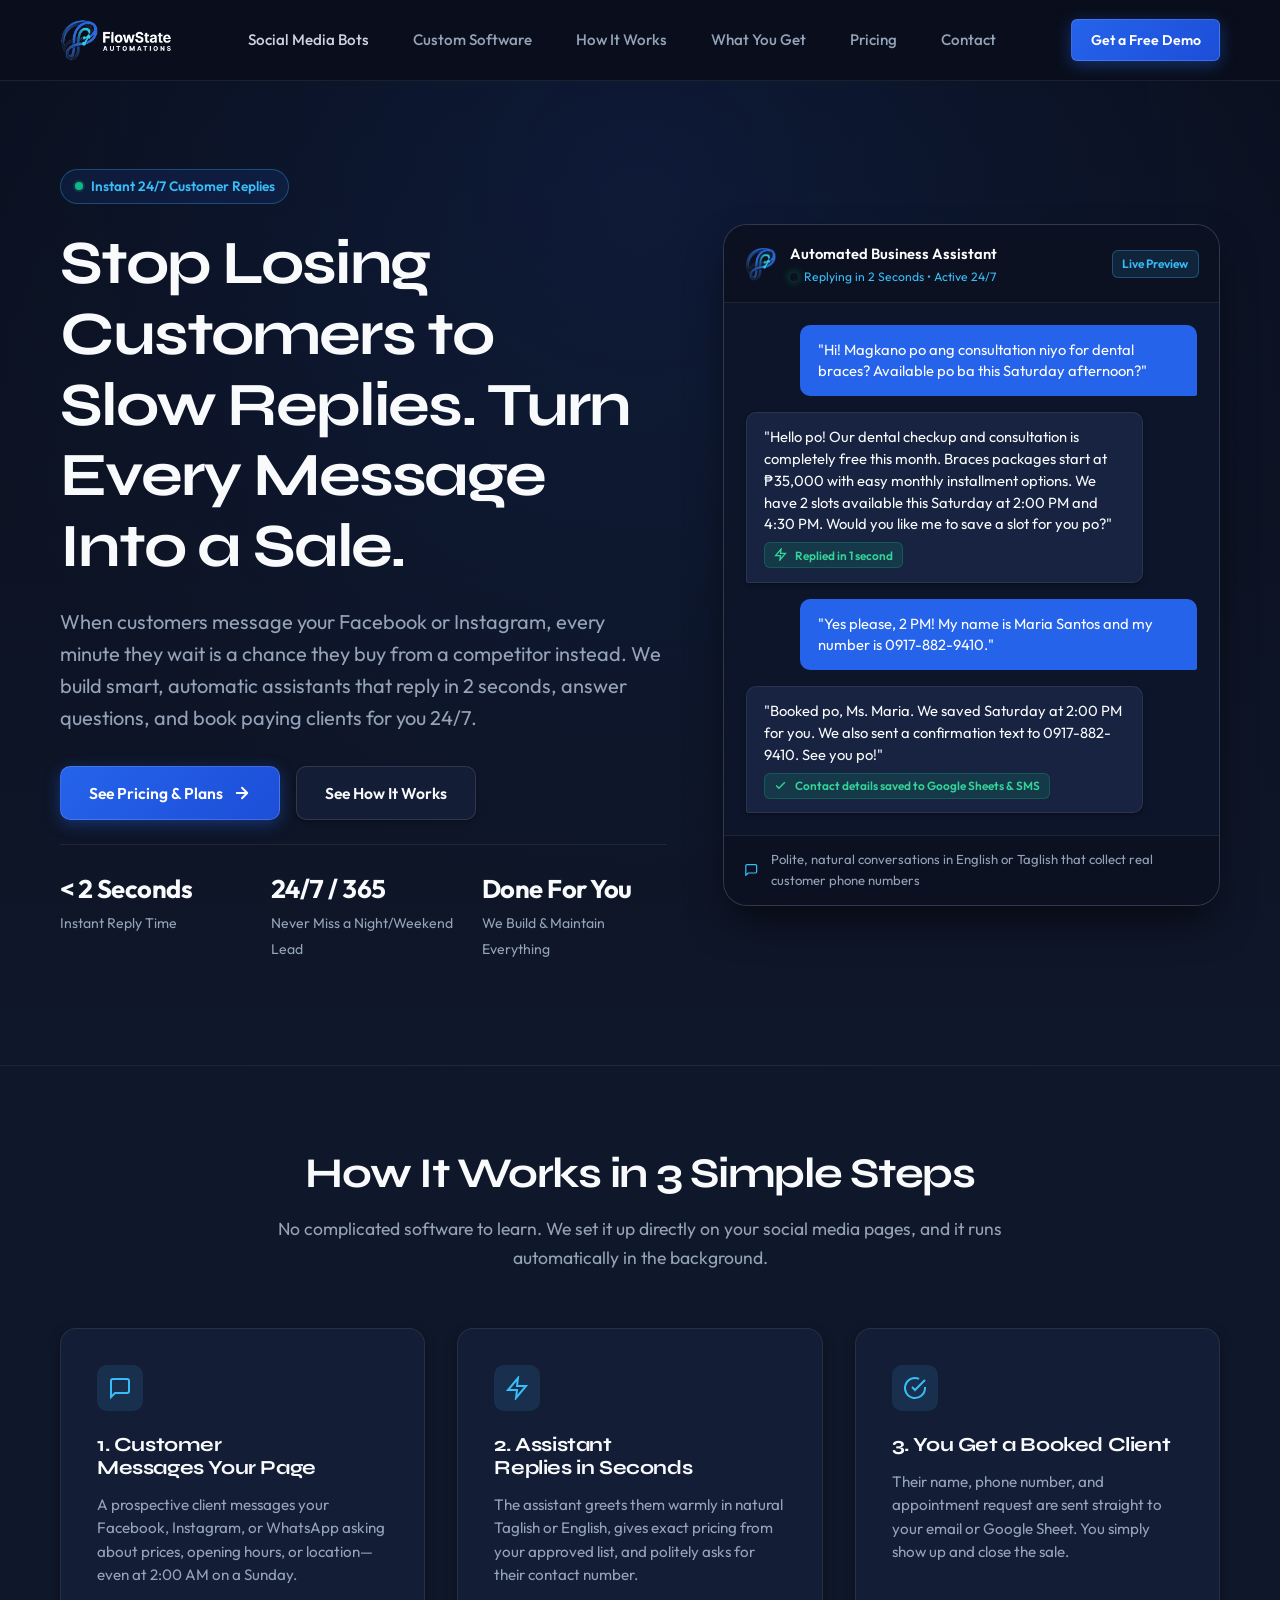
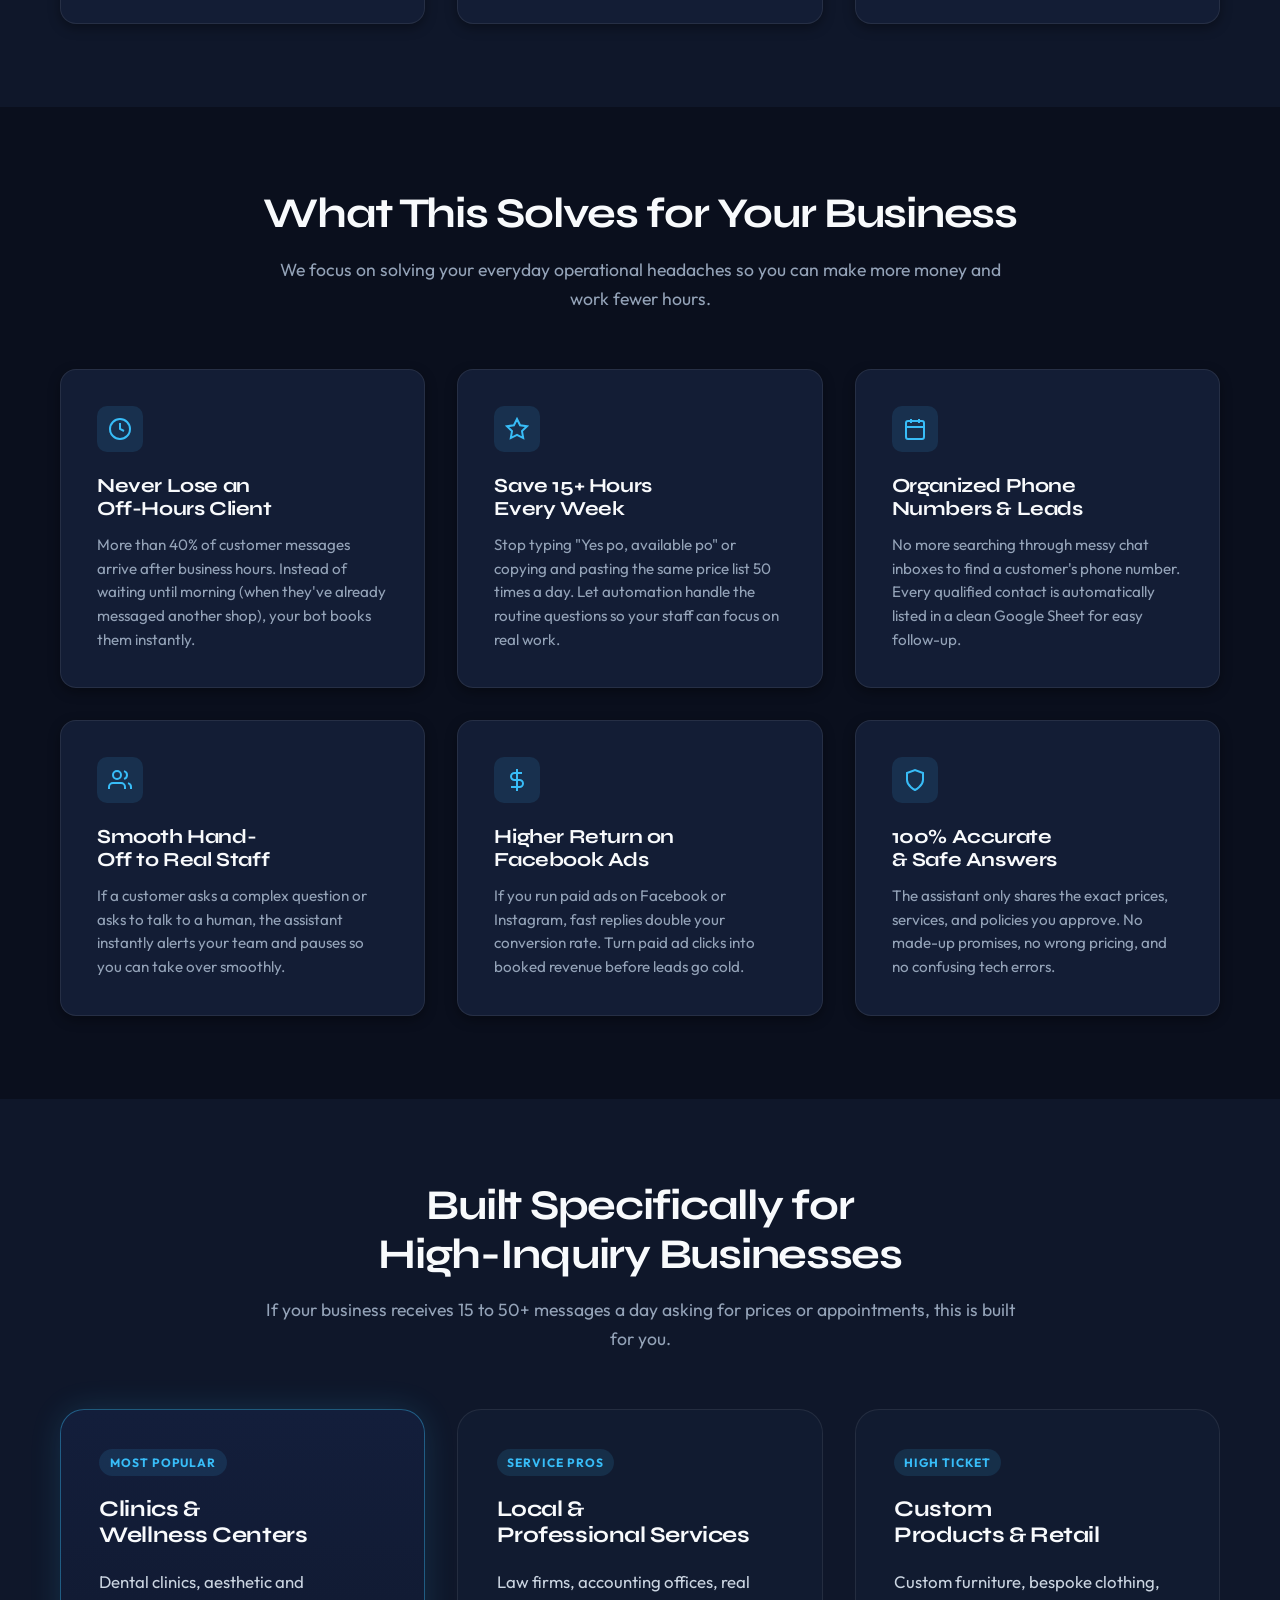
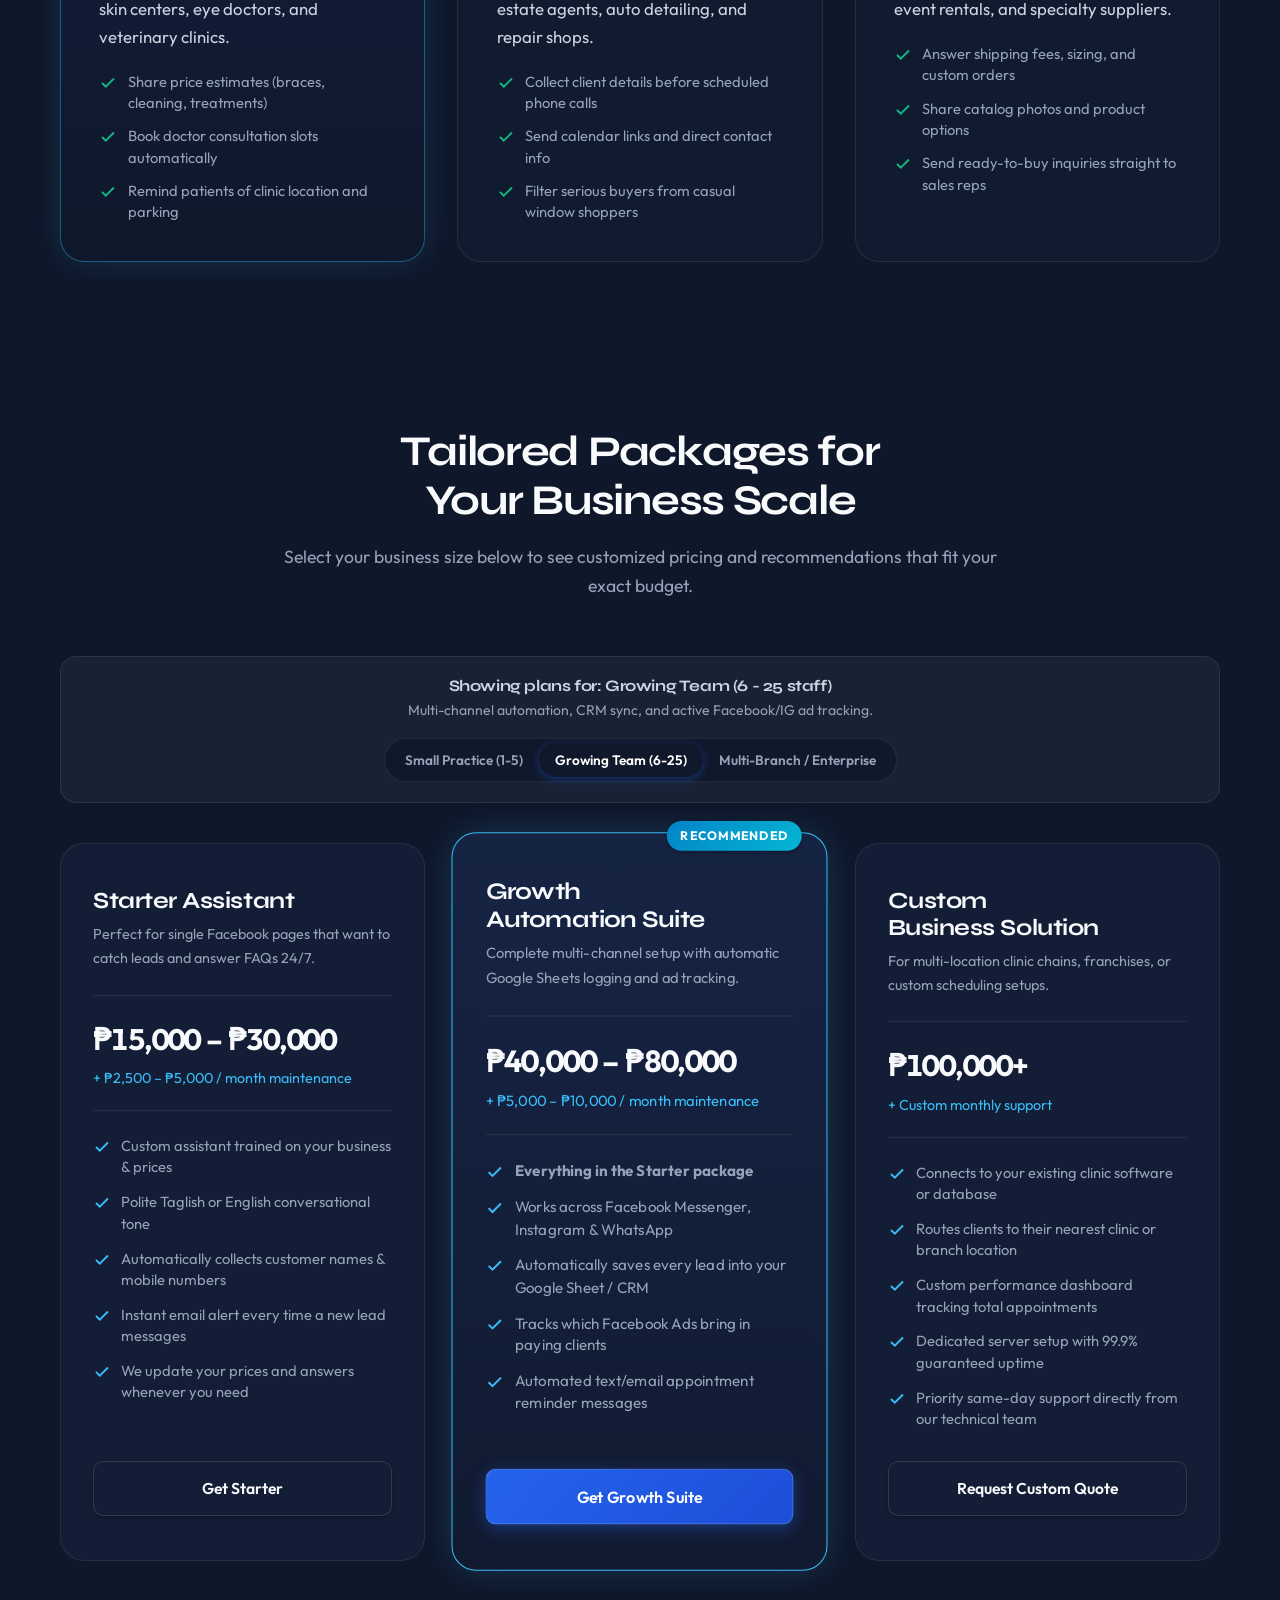
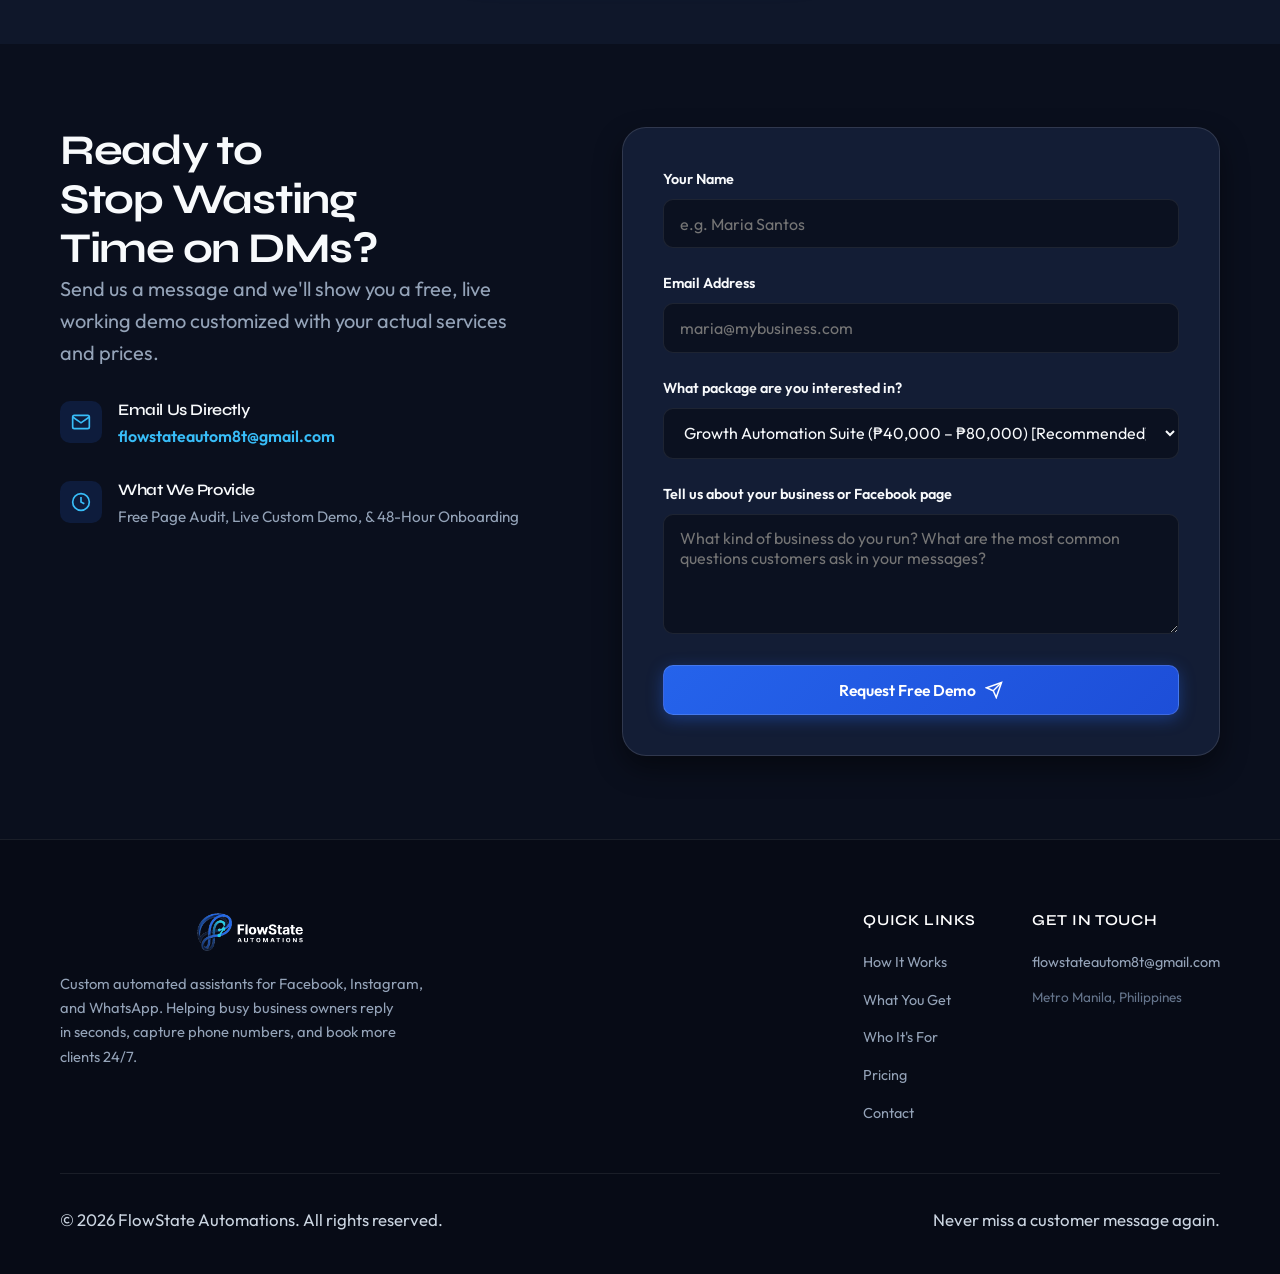
==== commit b4007b2e: "Fix contact form: connect FormSubmit email delivery + add custom-software page + update styles" ====
--- a/index.html
+++ b/index.html
@@ -1,18 +1,18 @@
-﻿<!DOCTYPE html>
+<!DOCTYPE html>
 <html lang="en">
 <head>
     <meta charset="UTF-8">
     <meta name="viewport" content="width=device-width, initial-scale=1.0">
-    <title>FlowState Automations | Facebook Messenger Automation & Lead Capture</title>
-    <meta name="description" content="High-speed, predictable Facebook Messenger chatbots that answer customer FAQs, capture leads 24/7, and eliminate repetitive support work.">
+    <title>FlowState Automations | Instant Message Replies & Automated Client Booking</title>
+    <meta name="description" content="We build custom automated assistants for your Facebook, Instagram, and WhatsApp that reply to customers in seconds 24/7, answer common questions, and collect phone numbers automatically.">
     
-    <!-- Distinctive Typography Pairing (Impeccable Typeset) -->
+    <!-- Distinctive Typography (Syne + Outfit) -->
     <link rel="preconnect" href="https://fonts.googleapis.com">
     <link rel="preconnect" href="https://fonts.gstatic.com" crossorigin>
     <link href="https://fonts.googleapis.com/css2?family=Outfit:wght@400;500;600;700&family=Syne:wght@600;700;800&display=swap" rel="stylesheet">
     
     <link rel="stylesheet" href="styles.css">
-    <link rel="icon" type="image/svg+xml" href="img/fsa-logo.svg">
+    <link rel="icon" type="image/png" href="img/fsa-icon-original.png">
 </head>
 <body>
 
@@ -21,18 +21,27 @@
         <div class="container">
             <nav class="navbar" aria-label="Main Navigation">
                 <a href="#" class="brand-logo" aria-label="FlowState Automations Home">
-                    <img src="img/fsa-logo.svg" alt="FlowState Automations" width="220" height="44">
+                    <img src="img/fsa-logo-dark.png" alt="FlowState Automations" width="230" height="42">
                 </a>
                 
                 <ul class="nav-menu">
-                    <li><a href="#services" class="nav-link">Our Solution</a></li>
-                    <li><a href="#vision" class="nav-link">Automation Vision</a></li>
-                    <li><a href="#why" class="nav-link">Why FlowState</a></li>
+                    <li><a href="index.html" class="nav-link active">Social Media Bots</a></li>
+                    <li><a href="custom-software.html" class="nav-link">Custom Software</a></li>
+                    <li><a href="#how-it-works" class="nav-link">How It Works</a></li>
+                    <li><a href="#benefits" class="nav-link">What You Get</a></li>
+                    <li><a href="#pricing" class="nav-link">Pricing</a></li>
                     <li><a href="#contact" class="nav-link">Contact</a></li>
                 </ul>
 
                 <div class="nav-actions">
-                    <a href="#contact" class="btn btn-primary btn-sm">Get Started</a>
+                    <a href="#contact" class="btn btn-primary btn-sm nav-cta-desktop">Get a Free Demo</a>
+                    <button class="nav-toggle" id="navToggle" aria-label="Toggle Navigation Menu" aria-expanded="false">
+                        <svg class="hamburger-icon" width="22" height="22" viewBox="0 0 24 24" fill="none" stroke="currentColor" stroke-width="2" stroke-linecap="round" stroke-linejoin="round">
+                            <line x1="3" y1="12" x2="21" y2="12"/>
+                            <line x1="3" y1="6" x2="21" y2="6"/>
+                            <line x1="3" y1="18" x2="21" y2="18"/>
+                        </svg>
+                    </button>
                 </div>
             </nav>
         </div>
@@ -45,311 +54,327 @@
                 <div class="hero-copy">
                     <div class="status-badge">
                         <span class="status-dot"></span>
-                        <span>Zero-Delay Messenger Automation</span>
-                    </div>
-
-                    <h1>Eliminate Repetitive Work. Turn Conversations Into Revenue.</h1>
+                        <span>Instant 24/7 Customer Replies</span>
+                    </div>
+
+                    <h1>Stop Losing Customers to Slow Replies. Turn Every Message Into a Sale.</h1>
 
                     <p class="lead">
-                        FlowState Automations builds high-speed, predictable Facebook Messenger automation that answers customer inquiries, captures qualified leads 24/7, and frees your team to focus on scaling.
+                        When customers message your Facebook or Instagram, every minute they wait is a chance they buy from a competitor instead. We build smart, automatic assistants that reply in 2 seconds, answer questions, and book paying clients for you 24/7.
                     </p>
 
                     <div class="hero-cta-group">
-                        <a href="#contact" class="btn btn-primary">
-                            <span>Automate Your Messenger</span>
+                        <a href="#pricing" class="btn btn-primary">
+                            <span>See Pricing &amp; Plans</span>
                             <svg width="18" height="18" viewBox="0 0 24 24" fill="none" stroke="currentColor" stroke-width="2.5" stroke-linecap="round" stroke-linejoin="round"><path d="M5 12h14M12 5l7 7-7 7"/></svg>
                         </a>
-                        <a href="#services" class="btn btn-secondary">
-                            <span>How It Works</span>
+                        <a href="#how-it-works" class="btn btn-secondary">
+                            <span>See How It Works</span>
                         </a>
                     </div>
 
                     <div class="hero-metrics">
                         <div class="metric-item">
-                            <strong>&lt; 1 Second</strong>
-                            <span>Average Response Time</span>
+                            <strong>&lt; 2 Seconds</strong>
+                            <span>Instant Reply Time</span>
                         </div>
                         <div class="metric-item">
-                            <strong>24/7/365</strong>
-                            <span>Uninterrupted Lead Capture</span>
+                            <strong>24/7 / 365</strong>
+                            <span>Never Miss a Night/Weekend Lead</span>
                         </div>
                         <div class="metric-item">
-                            <strong>100%</strong>
-                            <span>Predictable & Hallucination-Free</span>
-                        </div>
-                    </div>
-                </div>
-
-                <!-- Hero Interactive Demo Anchor (Live Chat Simulator) -->
-                <div class="chat-simulator-card" aria-label="Interactive Automation Simulation">
+                            <strong>Done For You</strong>
+                            <span>We Build &amp; Maintain Everything</span>
+                        </div>
+                    </div>
+                </div>
+
+                <!-- Hero Interactive Demo (Easy-to-understand Live Simulation) -->
+                <div class="chat-simulator-card" aria-label="Interactive Customer Chat Simulation">
                     <div class="simulator-header">
                         <div class="simulator-brand">
-                            <div class="sim-avatar">FS</div>
+                            <img src="img/fsa-icon-original.png" alt="FlowState Icon" class="sim-avatar-img" width="34" height="34">
                             <div>
-                                <span class="sim-title">FlowState Messenger Assistant</span>
-                                <span class="sim-status">● Active Now • Instant Reply</span>
+                                <span class="sim-title">Automated Business Assistant</span>
+                                <span class="sim-status"><span class="status-dot-sm"></span>Replying in 2 Seconds • Active 24/7</span>
                             </div>
                         </div>
-                        <span style="font-size: 0.8rem; background: rgba(255,255,255,0.1); padding: 2px 8px; border-radius: 4px; color: #94A3B8;">Live Simulation</span>
+                        <span class="sim-badge">Live Preview</span>
                     </div>
 
                     <div class="sim-body" id="chatSimBody">
                         <div class="chat-bubble bubble-user">
-                            "Hi! Do you have slots available for business workflow automation this week?"
+                            "Hi! Magkano po ang consultation niyo for dental braces? Available po ba this Saturday afternoon?"
                         </div>
                         <div class="chat-bubble bubble-bot">
-                            "Hello! 👋 Yes, we have 2 strategy consultation slots open this Thursday and Friday. Would you like me to reserve one for your team?"
+                            "Hello po! Our dental checkup and consultation is completely free this month. Braces packages start at ₱35,000 with easy monthly installment options. We have 2 slots available this Saturday at 2:00 PM and 4:30 PM. Would you like me to save a slot for you po?"
                             <br>
-                            <span class="bubble-tag">⚡ Automated in 0.2s</span>
+                            <span class="bubble-tag"><svg class="icon-inline" width="13" height="13" viewBox="0 0 24 24" fill="none" stroke="currentColor" stroke-width="2.5"><polygon points="13 2 3 14 12 14 11 22 21 10 12 10 13 2"/></svg> Replied in 1 second</span>
                         </div>
                         <div class="chat-bubble bubble-user">
-                            "Thursday at 2 PM works. My email is alex@growthco.com."
+                            "Yes please, 2 PM! My name is Maria Santos and my number is 0917-882-9410."
                         </div>
                         <div class="chat-bubble bubble-bot">
-                            "You're booked for Thursday at 2:00 PM! 📅 A confirmation calendar invite has been dispatched to alex@growthco.com."
+                            "Booked po, Ms. Maria. We saved Saturday at 2:00 PM for you. We also sent a confirmation text to 0917-882-9410. See you po!"
                             <br>
-                            <span class="bubble-tag">✓ Lead Synced to CRM</span>
+                            <span class="bubble-tag"><svg class="icon-inline" width="13" height="13" viewBox="0 0 24 24" fill="none" stroke="currentColor" stroke-width="2.5"><polyline points="20 6 9 17 4 12"/></svg> Contact details saved to Google Sheets &amp; SMS</span>
                         </div>
                     </div>
 
                     <div class="simulator-footer">
-                        <svg width="18" height="18" viewBox="0 0 24 24" fill="none" stroke="#2563EB" stroke-width="2" stroke-linecap="round" stroke-linejoin="round"><path d="M21 15a2 2 0 0 1-2 2H7l-4 4V5a2 2 0 0 1 2-2h14a2 2 0 0 1 2 2z"/></svg>
-                        <span>Automated decision-tree logic with zero wait times</span>
+                        <svg width="18" height="18" viewBox="0 0 24 24" fill="none" stroke="#38BDF8" stroke-width="2" stroke-linecap="round" stroke-linejoin="round"><path d="M21 15a2 2 0 0 1-2 2H7l-4 4V5a2 2 0 0 1 2-2h14a2 2 0 0 1 2 2z"/></svg>
+                        <span>Polite, natural conversations in English or Taglish that collect real customer phone numbers</span>
                     </div>
                 </div>
             </div>
         </div>
     </section>
 
-    <!-- The Problem Section -->
-    <section class="problem-section" id="problem">
+    <!-- How It Works (3 Easy Steps) -->
+    <section class="moat-section" id="how-it-works">
         <div class="container">
             <div class="section-header">
-                <h2>The Cost of Manual Customer Handling</h2>
-                <p>Every minute your team spends re-typing routine responses is revenue lost and customer patience tested.</p>
-            </div>
-
-            <div class="problem-grid">
-                <div class="problem-card">
-                    <div class="problem-icon-wrap">
-                        <svg width="24" height="24" viewBox="0 0 24 24" fill="none" stroke="currentColor" stroke-width="2" stroke-linecap="round" stroke-linejoin="round"><circle cx="12" cy="12" r="10"/><polyline points="12 6 12 12 16 14"/></svg>
-                    </div>
-                    <h3>Wasted Staff Hours</h3>
-                    <p>Your highest-paid team members get buried answering the same 5 repetitive questions every day instead of closing deals.</p>
-                </div>
-
-                <div class="problem-card">
-                    <div class="problem-icon-wrap">
-                        <svg width="24" height="24" viewBox="0 0 24 24" fill="none" stroke="currentColor" stroke-width="2" stroke-linecap="round" stroke-linejoin="round"><path d="M18 6L6 18M6 6l12 12"/></svg>
-                    </div>
-                    <h3>Lost Off-Hours Leads</h3>
-                    <p>Prospective clients inquire late at night or over weekends. Slow manual replies push them straight into the arms of competitors.</p>
-                </div>
-
-                <div class="problem-card">
-                    <div class="problem-icon-wrap">
-                        <svg width="24" height="24" viewBox="0 0 24 24" fill="none" stroke="currentColor" stroke-width="2" stroke-linecap="round" stroke-linejoin="round"><path d="M4 4h16c1.1 0 2 .9 2 2v12c0 1.1-.9 2-2 2H4c-1.1 0-2-.9-2-2V6c0-1.1.9-2 2-2z"/><polyline points="22,6 12,13 2,6"/></svg>
-                    </div>
-                    <h3>Messy Lead Tracking</h3>
-                    <p>Customer contact details remain trapped in disjointed Messenger inboxes without centralized CRM logging or follow-up.</p>
+                <h2>How It Works in 3 Simple Steps</h2>
+                <p>No complicated software to learn. We set it up directly on your social media pages, and it runs automatically in the background.</p>
+            </div>
+
+            <div class="moat-grid">
+                <div class="moat-card">
+                    <div class="moat-icon">
+                        <svg width="24" height="24" viewBox="0 0 24 24" fill="none" stroke="currentColor" stroke-width="2"><path d="M21 15a2 2 0 0 1-2 2H7l-4 4V5a2 2 0 0 1 2-2h14a2 2 0 0 1 2 2z"/></svg>
+                    </div>
+                    <h3>1. Customer Messages Your Page</h3>
+                    <p>A prospective client messages your Facebook, Instagram, or WhatsApp asking about prices, opening hours, or location—even at 2:00 AM on a Sunday.</p>
+                </div>
+
+                <div class="moat-card">
+                    <div class="moat-icon">
+                        <svg width="24" height="24" viewBox="0 0 24 24" fill="none" stroke="currentColor" stroke-width="2"><polygon points="13 2 3 14 12 14 11 22 21 10 12 10 13 2"/></svg>
+                    </div>
+                    <h3>2. Assistant Replies in Seconds</h3>
+                    <p>The assistant greets them warmly in natural Taglish or English, gives exact pricing from your approved list, and politely asks for their contact number.</p>
+                </div>
+
+                <div class="moat-card">
+                    <div class="moat-icon">
+                        <svg width="24" height="24" viewBox="0 0 24 24" fill="none" stroke="currentColor" stroke-width="2"><path d="M22 11.08V12a10 10 0 1 1-5.93-9.14"/><polyline points="22 4 12 14.01 9 11.01"/></svg>
+                    </div>
+                    <h3>3. You Get a Booked Client</h3>
+                    <p>Their name, phone number, and appointment request are sent straight to your email or Google Sheet. You simply show up and close the sale.</p>
                 </div>
             </div>
         </div>
     </section>
 
-    <!-- Our Solution Section -->
-    <section class="solutions-section" id="services">
+    <!-- What You Actually Get (Results-focused Benefits) -->
+    <section class="verticals-section" id="benefits">
         <div class="container">
             <div class="section-header">
-                <h2>Our Solution: Engineered Precision Automation</h2>
-                <p>Deterministic, keyword-matched Messenger assistants that run with absolute consistency and lightning speed.</p>
-            </div>
-
-            <div class="solution-hero-card">
-                <div class="solution-content">
-                    <h3>Purpose-Built Facebook Messenger Bots</h3>
-                    <p>
-                        We architect custom decision-tree bots directly on your Facebook Business Page. No expensive recurrent AI token charges, no unpredictable answers—just instant, high-converting customer journeys.
-                    </p>
-
-                    <div class="feature-pill-grid">
-                        <div class="feature-pill-item">
-                            <svg width="20" height="20" viewBox="0 0 24 24" fill="none" stroke="currentColor" stroke-width="2.5"><polyline points="20 6 9 17 4 12"/></svg>
-                            <div>
-                                <strong>Instant FAQ Resolution</strong>
-                                <span>Answers pricing, hours, location, and services in milliseconds.</span>
-                            </div>
-                        </div>
-
-                        <div class="feature-pill-item">
-                            <svg width="20" height="20" viewBox="0 0 24 24" fill="none" stroke="currentColor" stroke-width="2.5"><polyline points="20 6 9 17 4 12"/></svg>
-                            <div>
-                                <strong>Intelligent Lead Intake</strong>
-                                <span>Gathers name, email, phone number, and project scope before routing.</span>
-                            </div>
-                        </div>
-
-                        <div class="feature-pill-item">
-                            <svg width="20" height="20" viewBox="0 0 24 24" fill="none" stroke="currentColor" stroke-width="2.5"><polyline points="20 6 9 17 4 12"/></svg>
-                            <div>
-                                <strong>Seamless Human Handoff</strong>
-                                <span>Automatically notifies live operators when an inquiry requires custom attention.</span>
-                            </div>
-                        </div>
-
-                        <div class="feature-pill-item">
-                            <svg width="20" height="20" viewBox="0 0 24 24" fill="none" stroke="currentColor" stroke-width="2.5"><polyline points="20 6 9 17 4 12"/></svg>
-                            <div>
-                                <strong>Direct CRM / Sheet Sync</strong>
-                                <span>Every qualified prospect is exported straight to your tracking pipeline.</span>
-                            </div>
-                        </div>
-                    </div>
-                </div>
-            </div>
-
-            <!-- Deterministic Advantage Banner -->
-            <div class="guarantee-banner">
-                <div class="guarantee-text">
-                    <h3>Why Deterministic Automation Wins</h3>
-                    <p>
-                        Unlike generative AI that can hallucinate wrong prices or make false promises, rule-based systems deliver exact brand-approved answers 100% of the time with zero maintenance friction.
-                    </p>
-                </div>
-                <a href="#contact" class="btn btn-primary">Build Your Bot</a>
+                <h2>What This Solves for Your Business</h2>
+                <p>We focus on solving your everyday operational headaches so you can make more money and work fewer hours.</p>
+            </div>
+
+            <div class="moat-grid">
+                <div class="moat-card">
+                    <div class="moat-icon">
+                        <svg width="24" height="24" viewBox="0 0 24 24" fill="none" stroke="currentColor" stroke-width="2"><circle cx="12" cy="12" r="10"/><polyline points="12 6 12 12 16 14"/></svg>
+                    </div>
+                    <h3>Never Lose an Off-Hours Client</h3>
+                    <p>More than 40% of customer messages arrive after business hours. Instead of waiting until morning (when they've already messaged another shop), your bot books them instantly.</p>
+                </div>
+
+                <div class="moat-card">
+                    <div class="moat-icon">
+                        <svg width="24" height="24" viewBox="0 0 24 24" fill="none" stroke="currentColor" stroke-width="2"><polygon points="12 2 15.09 8.26 22 9.27 17 14.14 18.18 21.02 12 17.77 5.82 21.02 7 14.14 2 9.27 8.91 8.26 12 2"/></svg>
+                    </div>
+                    <h3>Save 15+ Hours Every Week</h3>
+                    <p>Stop typing "Yes po, available po" or copying and pasting the same price list 50 times a day. Let automation handle the routine questions so your staff can focus on real work.</p>
+                </div>
+
+                <div class="moat-card">
+                    <div class="moat-icon">
+                        <svg width="24" height="24" viewBox="0 0 24 24" fill="none" stroke="currentColor" stroke-width="2"><rect x="3" y="4" width="18" height="18" rx="2" ry="2"/><line x1="16" y1="2" x2="16" y2="6"/><line x1="8" y1="2" x2="8" y2="6"/><line x1="3" y1="10" x2="21" y2="10"/></svg>
+                    </div>
+                    <h3>Organized Phone Numbers &amp; Leads</h3>
+                    <p>No more searching through messy chat inboxes to find a customer's phone number. Every qualified contact is automatically listed in a clean Google Sheet for easy follow-up.</p>
+                </div>
+
+                <div class="moat-card">
+                    <div class="moat-icon">
+                        <svg width="24" height="24" viewBox="0 0 24 24" fill="none" stroke="currentColor" stroke-width="2"><path d="M17 21v-2a4 4 0 0 0-4-4H5a4 4 0 0 0-4 4v2"/><circle cx="9" cy="7" r="4"/><path d="M23 21v-2a4 4 0 0 0-3-3.87"/><path d="M16 3.13a4 4 0 0 1 0 7.75"/></svg>
+                    </div>
+                    <h3>Smooth Hand-Off to Real Staff</h3>
+                    <p>If a customer asks a complex question or asks to talk to a human, the assistant instantly alerts your team and pauses so you can take over smoothly.</p>
+                </div>
+
+                <div class="moat-card">
+                    <div class="moat-icon">
+                        <svg width="24" height="24" viewBox="0 0 24 24" fill="none" stroke="currentColor" stroke-width="2"><line x1="12" y1="1" x2="12" y2="23"/><path d="M17 5H9.5a3.5 3.5 0 0 0 0 7h5a3.5 3.5 0 0 1 0 7H6"/></svg>
+                    </div>
+                    <h3>Higher Return on Facebook Ads</h3>
+                    <p>If you run paid ads on Facebook or Instagram, fast replies double your conversion rate. Turn paid ad clicks into booked revenue before leads go cold.</p>
+                </div>
+
+                <div class="moat-card">
+                    <div class="moat-icon">
+                        <svg width="24" height="24" viewBox="0 0 24 24" fill="none" stroke="currentColor" stroke-width="2"><path d="M12 22s8-4 8-10V5l-8-3-8 3v7c0 6 8 10 8 10z"/></svg>
+                    </div>
+                    <h3>100% Accurate &amp; Safe Answers</h3>
+                    <p>The assistant only shares the exact prices, services, and policies you approve. No made-up promises, no wrong pricing, and no confusing tech errors.</p>
+                </div>
             </div>
         </div>
     </section>
 
-    <!-- Vision Section -->
-    <section class="vision-section" id="vision">
+    <!-- Target Industry Verticals (Who This Is For) -->
+    <section class="moat-section" id="who-this-is-for">
         <div class="container">
             <div class="section-header">
-                <h2>The Full Automation Ecosystem</h2>
-                <p>We start with Messenger chatbots, but our mission is end-to-end automation for your entire revenue engine.</p>
-            </div>
-
-            <div class="vision-grid">
-                <div class="vision-card">
-                    <div class="vision-icon">
-                        <svg width="24" height="24" viewBox="0 0 24 24" fill="none" stroke="currentColor" stroke-width="2"><path d="M12 2a10 10 0 1 0 10 10A10 10 0 0 0 12 2zm1 14.5h-2v-2h2zm0-4h-2V7h2z"/></svg>
-                    </div>
-                    <h4>AI Workflow Assistants</h4>
-                    <p>Supercharge internal operations with custom AI agents that summarize documents and draft proposals.</p>
-                </div>
-
-                <div class="vision-card">
-                    <div class="vision-icon">
-                        <svg width="24" height="24" viewBox="0 0 24 24" fill="none" stroke="currentColor" stroke-width="2"><path d="M17 21v-2a4 4 0 0 0-4-4H5a4 4 0 0 0-4 4v2"/><circle cx="9" cy="7" r="4"/><path d="M23 21v-2a4 4 0 0 0-3-3.87"/><path d="M16 3.13a4 4 0 0 1 0 7.75"/></svg>
-                    </div>
-                    <h4>Unified CRM Pipelines</h4>
-                    <p>Keep customer histories, pipeline stages, and communication records synchronized in one place.</p>
-                </div>
-
-                <div class="vision-card">
-                    <div class="vision-icon">
-                        <svg width="24" height="24" viewBox="0 0 24 24" fill="none" stroke="currentColor" stroke-width="2"><path d="M4 4h16c1.1 0 2 .9 2 2v12c0 1.1-.9 2-2 2H4c-1.1 0-2-.9-2-2V6c0-1.1.9-2 2-2z"/><polyline points="22,6 12,13 2,6"/></svg>
-                    </div>
-                    <h4>Automated Email Sequences</h4>
-                    <p>Trigger tailored follow-ups, onboarding nurture drips, and re-engagement campaigns automatically.</p>
-                </div>
-
-                <div class="vision-card">
-                    <div class="vision-icon">
-                        <svg width="24" height="24" viewBox="0 0 24 24" fill="none" stroke="currentColor" stroke-width="2"><rect x="3" y="4" width="18" height="18" rx="2" ry="2"/><line x1="16" y1="2" x2="16" y2="6"/><line x1="8" y1="2" x2="8" y2="6"/><line x1="3" y1="10" x2="21" y2="10"/></svg>
-                    </div>
-                    <h4>Self-Service Scheduling</h4>
-                    <p>Allow clients to book discovery calls directly into your calendar without back-and-forth emails.</p>
-                </div>
-
-                <div class="vision-card">
-                    <div class="vision-icon">
-                        <svg width="24" height="24" viewBox="0 0 24 24" fill="none" stroke="currentColor" stroke-width="2"><polyline points="16 18 22 12 16 6"/><polyline points="8 6 2 12 8 18"/></svg>
-                    </div>
-                    <h4>API & Webhook Integrations</h4>
-                    <p>Connect your favorite tools—Zapier, Make, Google Sheets, HubSpot, and WhatsApp—seamlessly.</p>
-                </div>
-
-                <div class="vision-card">
-                    <div class="vision-icon">
-                        <svg width="24" height="24" viewBox="0 0 24 24" fill="none" stroke="currentColor" stroke-width="2"><polygon points="12 2 15.09 8.26 22 9.27 17 14.14 18.18 21.02 12 17.77 5.82 21.02 7 14.14 2 9.27 8.91 8.26 12 2"/></svg>
-                    </div>
-                    <h4>Custom Logic Systems</h4>
-                    <p>Bespoke software automation tailored specifically to your company’s unique operational bottlenecks.</p>
+                <h2>Built Specifically for High-Inquiry Businesses</h2>
+                <p>If your business receives 15 to 50+ messages a day asking for prices or appointments, this is built for you.</p>
+            </div>
+
+            <div class="verticals-grid">
+                <div class="vertical-card featured">
+                    <span class="vertical-badge">Most Popular</span>
+                    <h3>Clinics &amp; Wellness Centers</h3>
+                    <p>Dental clinics, aesthetic and skin centers, eye doctors, and veterinary clinics.</p>
+                    <ul>
+                        <li><svg width="18" height="18" viewBox="0 0 24 24" fill="none" stroke="currentColor" stroke-width="2.5"><polyline points="20 6 9 17 4 12"/></svg> Share price estimates (braces, cleaning, treatments)</li>
+                        <li><svg width="18" height="18" viewBox="0 0 24 24" fill="none" stroke="currentColor" stroke-width="2.5"><polyline points="20 6 9 17 4 12"/></svg> Book doctor consultation slots automatically</li>
+                        <li><svg width="18" height="18" viewBox="0 0 24 24" fill="none" stroke="currentColor" stroke-width="2.5"><polyline points="20 6 9 17 4 12"/></svg> Remind patients of clinic location and parking</li>
+                    </ul>
+                </div>
+
+                <div class="vertical-card">
+                    <span class="vertical-badge">Service Pros</span>
+                    <h3>Local &amp; Professional Services</h3>
+                    <p>Law firms, accounting offices, real estate agents, auto detailing, and repair shops.</p>
+                    <ul>
+                        <li><svg width="18" height="18" viewBox="0 0 24 24" fill="none" stroke="currentColor" stroke-width="2.5"><polyline points="20 6 9 17 4 12"/></svg> Collect client details before scheduled phone calls</li>
+                        <li><svg width="18" height="18" viewBox="0 0 24 24" fill="none" stroke="currentColor" stroke-width="2.5"><polyline points="20 6 9 17 4 12"/></svg> Send calendar links and direct contact info</li>
+                        <li><svg width="18" height="18" viewBox="0 0 24 24" fill="none" stroke="currentColor" stroke-width="2.5"><polyline points="20 6 9 17 4 12"/></svg> Filter serious buyers from casual window shoppers</li>
+                    </ul>
+                </div>
+
+                <div class="vertical-card">
+                    <span class="vertical-badge">High Ticket</span>
+                    <h3>Custom Products &amp; Retail</h3>
+                    <p>Custom furniture, bespoke clothing, event rentals, and specialty suppliers.</p>
+                    <ul>
+                        <li><svg width="18" height="18" viewBox="0 0 24 24" fill="none" stroke="currentColor" stroke-width="2.5"><polyline points="20 6 9 17 4 12"/></svg> Answer shipping fees, sizing, and custom orders</li>
+                        <li><svg width="18" height="18" viewBox="0 0 24 24" fill="none" stroke="currentColor" stroke-width="2.5"><polyline points="20 6 9 17 4 12"/></svg> Share catalog photos and product options</li>
+                        <li><svg width="18" height="18" viewBox="0 0 24 24" fill="none" stroke="currentColor" stroke-width="2.5"><polyline points="20 6 9 17 4 12"/></svg> Send ready-to-buy inquiries straight to sales reps</li>
+                    </ul>
                 </div>
             </div>
         </div>
     </section>
 
-    <!-- Why Choose Us -->
-    <section class="why-section" id="why">
+    <!-- Transparent Packages & Dynamic Pricing -->
+    <section class="pricing-section" id="pricing">
         <div class="container">
             <div class="section-header">
-                <h2>Why Work With FlowState</h2>
-                <p>We build practical, high-ROI automations that solve real operational friction.</p>
-            </div>
-
-            <div class="benefits-grid">
-                <div class="benefit-card">
-                    <div class="benefit-icon">
-                        <svg width="22" height="22" viewBox="0 0 24 24" fill="none" stroke="currentColor" stroke-width="2"><polygon points="13 2 3 14 12 14 11 22 21 10 12 10 13 2"/></svg>
-                    </div>
-                    <h3>Immediate Response Speeds</h3>
-                    <p>Your bot triggers in milliseconds, engaging visitors while their buying intent is at its peak.</p>
-                </div>
-
-                <div class="benefit-card">
-                    <div class="benefit-icon">
-                        <svg width="22" height="22" viewBox="0 0 24 24" fill="none" stroke="currentColor" stroke-width="2"><line x1="12" y1="1" x2="12" y2="23"/><path d="M17 5H9.5a3.5 3.5 0 0 0 0 7h5a3.5 3.5 0 0 1 0 7H6"/></svg>
-                    </div>
-                    <h3>Transparent, Flat Pricing</h3>
-                    <p>No sudden usage spikes or exorbitant API token surcharges. Clear investments that fit your budget.</p>
-                </div>
-
-                <div class="benefit-card">
-                    <div class="benefit-icon">
-                        <svg width="22" height="22" viewBox="0 0 24 24" fill="none" stroke="currentColor" stroke-width="2"><path d="M22 11.08V12a10 10 0 1 1-5.93-9.14"/><polyline points="22 4 12 14.01 9 11.01"/></svg>
-                    </div>
-                    <h3>100% Reliable Execution</h3>
-                    <p>Built with deterministic logic trees so every customer receives the exact approved information every time.</p>
-                </div>
-
-                <div class="benefit-card">
-                    <div class="benefit-icon">
-                        <svg width="22" height="22" viewBox="0 0 24 24" fill="none" stroke="currentColor" stroke-width="2"><path d="M14.7 6.3a1 1 0 0 0 0 1.4l1.6 1.6a1 1 0 0 0 1.4 0l3.77-3.77a6 6 0 0 1-7.94 7.94l-6.91 6.91a2.12 2.12 0 0 1-3-3l6.91-6.91a6 6 0 0 1 7.94-7.94l-3.76 3.76z"/></svg>
-                    </div>
-                    <h3>Zero-Friction Updates</h3>
-                    <p>Easy-to-adjust workflow logic that we configure and maintain with you as your service catalog evolves.</p>
-                </div>
-
-                <div class="benefit-card">
-                    <div class="benefit-icon">
-                        <svg width="22" height="22" viewBox="0 0 24 24" fill="none" stroke="currentColor" stroke-width="2"><polyline points="23 6 13.5 15.5 8.5 10.5 1 18"/><polyline points="17 6 23 6 23 12"/></svg>
-                    </div>
-                    <h3>Scales With Your Volume</h3>
-                    <p>Handle 10 or 10,000 inquiries concurrently without hiring additional customer service headcount.</p>
-                </div>
-
-                <div class="benefit-card">
-                    <div class="benefit-icon">
-                        <svg width="22" height="22" viewBox="0 0 24 24" fill="none" stroke="currentColor" stroke-width="2"><path d="M20.84 4.61a5.5 5.5 0 0 0-7.78 0L12 5.67l-1.06-1.06a5.5 5.5 0 0 0-7.78 7.78l1.06 1.06L12 21.23l7.78-7.78 1.06-1.06a5.5 5.5 0 0 0 0-7.78z"/></svg>
-                    </div>
-                    <h3>Dedicated Partnership</h3>
-                    <p>We work closely with your business to identify bottlenecks, optimize conversions, and ensure continuous ROI.</p>
+                <h2>Tailored Packages for Your Business Scale</h2>
+                <p>Select your business size below to see customized pricing and recommendations that fit your exact budget.</p>
+            </div>
+
+            <!-- Business Scale Qualifier Switcher -->
+            <div class="scale-qualifier-banner">
+                <div class="qualifier-copy">
+                    <h4 id="qualifierTitle">Showing plans for: Growing Team (6 - 25 staff)</h4>
+                    <p id="qualifierSubtitle">Multi-channel automation, CRM sync, and active Facebook/IG ad tracking.</p>
+                </div>
+                <div class="scale-switcher-group" role="tablist" aria-label="Business Scale Selector">
+                    <button type="button" class="scale-pill" id="scaleSmall" data-scale="small">Small Practice (1-5)</button>
+                    <button type="button" class="scale-pill active" id="scaleGrowing" data-scale="growing">Growing Team (6-25)</button>
+                    <button type="button" class="scale-pill" id="scaleEnterprise" data-scale="enterprise">Multi-Branch / Enterprise</button>
+                </div>
+            </div>
+
+            <div class="pricing-grid">
+                <!-- Starter Tier -->
+                <div class="pricing-card" id="cardStarter">
+                    <div class="pricing-header">
+                        <h3 id="starterTitle">Starter Assistant</h3>
+                        <p id="starterDesc">Perfect for single Facebook pages that want to catch leads and answer FAQs 24/7.</p>
+                    </div>
+
+                    <div class="pricing-amount">
+                        <span class="pricing-setup" id="starterSetup">₱15,000 – ₱30,000</span>
+                        <span class="pricing-retainer" id="starterRetainer">+ ₱2,500 – ₱5,000 / month maintenance</span>
+                    </div>
+
+                    <ul class="pricing-features">
+                        <li><svg width="18" height="18" viewBox="0 0 24 24" fill="none" stroke="currentColor" stroke-width="2.5"><polyline points="20 6 9 17 4 12"/></svg> Custom assistant trained on your business &amp; prices</li>
+                        <li><svg width="18" height="18" viewBox="0 0 24 24" fill="none" stroke="currentColor" stroke-width="2.5"><polyline points="20 6 9 17 4 12"/></svg> Polite Taglish or English conversational tone</li>
+                        <li><svg width="18" height="18" viewBox="0 0 24 24" fill="none" stroke="currentColor" stroke-width="2.5"><polyline points="20 6 9 17 4 12"/></svg> Automatically collects customer names &amp; mobile numbers</li>
+                        <li><svg width="18" height="18" viewBox="0 0 24 24" fill="none" stroke="currentColor" stroke-width="2.5"><polyline points="20 6 9 17 4 12"/></svg> Instant email alert every time a new lead messages</li>
+                        <li><svg width="18" height="18" viewBox="0 0 24 24" fill="none" stroke="currentColor" stroke-width="2.5"><polyline points="20 6 9 17 4 12"/></svg> We update your prices and answers whenever you need</li>
+                    </ul>
+
+                    <a href="#contact" class="btn btn-secondary btn-block">Get Starter</a>
+                </div>
+
+                <!-- Growth Tier (Popular) -->
+                <div class="pricing-card popular" id="cardGrowth">
+                    <span class="popular-ribbon" id="growthRibbon">Recommended</span>
+                    <div class="pricing-header">
+                        <h3 id="growthTitle">Growth Automation Suite</h3>
+                        <p id="growthDesc">Complete multi-channel setup with automatic Google Sheets logging and ad tracking.</p>
+                    </div>
+
+                    <div class="pricing-amount">
+                        <span class="pricing-setup" id="growthSetup">₱40,000 – ₱80,000</span>
+                        <span class="pricing-retainer" id="growthRetainer">+ ₱5,000 – ₱10,000 / month maintenance</span>
+                    </div>
+
+                    <ul class="pricing-features">
+                        <li><svg width="18" height="18" viewBox="0 0 24 24" fill="none" stroke="currentColor" stroke-width="2.5"><polyline points="20 6 9 17 4 12"/></svg> <strong>Everything in the Starter package</strong></li>
+                        <li><svg width="18" height="18" viewBox="0 0 24 24" fill="none" stroke="currentColor" stroke-width="2.5"><polyline points="20 6 9 17 4 12"/></svg> Works across Facebook Messenger, Instagram &amp; WhatsApp</li>
+                        <li><svg width="18" height="18" viewBox="0 0 24 24" fill="none" stroke="currentColor" stroke-width="2.5"><polyline points="20 6 9 17 4 12"/></svg> Automatically saves every lead into your Google Sheet / CRM</li>
+                        <li><svg width="18" height="18" viewBox="0 0 24 24" fill="none" stroke="currentColor" stroke-width="2.5"><polyline points="20 6 9 17 4 12"/></svg> Tracks which Facebook Ads bring in paying clients</li>
+                        <li><svg width="18" height="18" viewBox="0 0 24 24" fill="none" stroke="currentColor" stroke-width="2.5"><polyline points="20 6 9 17 4 12"/></svg> Automated text/email appointment reminder messages</li>
+                    </ul>
+
+                    <a href="#contact" class="btn btn-primary btn-block">Get Growth Suite</a>
+                </div>
+
+                <!-- Custom / Enterprise Tier -->
+                <div class="pricing-card" id="cardEnterprise">
+                    <div class="pricing-header">
+                        <h3 id="enterpriseTitle">Custom Business Solution</h3>
+                        <p id="enterpriseDesc">For multi-location clinic chains, franchises, or custom scheduling setups.</p>
+                    </div>
+
+                    <div class="pricing-amount">
+                        <span class="pricing-setup" id="enterpriseSetup">₱100,000+</span>
+                        <span class="pricing-retainer" id="enterpriseRetainer">+ Custom monthly support</span>
+                    </div>
+
+                    <ul class="pricing-features">
+                        <li><svg width="18" height="18" viewBox="0 0 24 24" fill="none" stroke="currentColor" stroke-width="2.5"><polyline points="20 6 9 17 4 12"/></svg> Connects to your existing clinic software or database</li>
+                        <li><svg width="18" height="18" viewBox="0 0 24 24" fill="none" stroke="currentColor" stroke-width="2.5"><polyline points="20 6 9 17 4 12"/></svg> Routes clients to their nearest clinic or branch location</li>
+                        <li><svg width="18" height="18" viewBox="0 0 24 24" fill="none" stroke="currentColor" stroke-width="2.5"><polyline points="20 6 9 17 4 12"/></svg> Custom performance dashboard tracking total appointments</li>
+                        <li><svg width="18" height="18" viewBox="0 0 24 24" fill="none" stroke="currentColor" stroke-width="2.5"><polyline points="20 6 9 17 4 12"/></svg> Dedicated server setup with 99.9% guaranteed uptime</li>
+                        <li><svg width="18" height="18" viewBox="0 0 24 24" fill="none" stroke="currentColor" stroke-width="2.5"><polyline points="20 6 9 17 4 12"/></svg> Priority same-day support directly from our technical team</li>
+                    </ul>
+
+                    <a href="#contact" class="btn btn-secondary btn-block">Request Custom Quote</a>
                 </div>
             </div>
         </div>
     </section>
 
-    <!-- Contact & Consultation Section -->
+    <!-- Contact & Consultation Request -->
     <section class="contact-section" id="contact">
         <div class="container">
             <div class="contact-layout">
                 <div class="contact-info-panel">
                     <div>
-                        <h2>Ready to Automate Your Business?</h2>
-                        <p class="lead" style="margin-top: 1rem;">
-                            Let’s discuss your current workflow bottlenecks and build an automated system that drives results.
+                        <h2>Ready to Stop Wasting Time on DMs?</h2>
+                        <p class="lead">
+                            Send us a message and we'll show you a free, live working demo customized with your actual services and prices.
                         </p>
                     </div>
 
@@ -358,7 +383,7 @@
                             <svg width="20" height="20" viewBox="0 0 24 24" fill="none" stroke="currentColor" stroke-width="2"><path d="M4 4h16c1.1 0 2 .9 2 2v12c0 1.1-.9 2-2 2H4c-1.1 0-2-.9-2-2V6c0-1.1.9-2 2-2z"/><polyline points="22,6 12,13 2,6"/></svg>
                         </div>
                         <div>
-                            <h4>Direct Email</h4>
+                            <h4>Email Us Directly</h4>
                             <a href="mailto:flowstateautom8t@gmail.com">flowstateautom8t@gmail.com</a>
                         </div>
                     </div>
@@ -368,31 +393,46 @@
                             <svg width="20" height="20" viewBox="0 0 24 24" fill="none" stroke="currentColor" stroke-width="2"><circle cx="12" cy="12" r="10"/><polyline points="12 6 12 12 16 14"/></svg>
                         </div>
                         <div>
-                            <h4>Available For</h4>
-                            <p style="font-size: 0.95rem; color: var(--ink-secondary);">Custom Messenger Bots, Workflow Audits, & Integration Consulting</p>
+                            <h4>What We Provide</h4>
+                            <p class="channel-desc">Free Page Audit, Live Custom Demo, &amp; 48-Hour Onboarding</p>
                         </div>
                     </div>
                 </div>
 
                 <div class="form-card">
-                    <form class="contact-form" id="contactForm" novalidate>
+                    <iframe name="fs_hidden_iframe" id="fs_hidden_iframe" style="display:none;"></iframe>
+                    <form class="contact-form" id="contactForm" action="https://formsubmit.co/flowstateautom8t@gmail.com" method="POST" target="fs_hidden_iframe">
+                        <input type="hidden" name="_subject" value="New FlowState Automations Demo Request">
+                        <input type="hidden" name="_captcha" value="false">
+                        <input type="hidden" name="_template" value="table">
+
                         <div class="form-group">
-                            <label for="fullName">Full Name</label>
-                            <input type="text" id="fullName" class="form-control" placeholder="e.g. Alex Morgan" required>
+                            <label for="fullName">Your Name</label>
+                            <input type="text" id="fullName" name="Name" class="form-control" placeholder="e.g. Maria Santos" required>
                         </div>
 
                         <div class="form-group">
-                            <label for="emailAddr">Work Email</label>
-                            <input type="email" id="emailAddr" class="form-control" placeholder="alex@company.com" required>
+                            <label for="emailAddr">Email Address</label>
+                            <input type="email" id="emailAddr" name="Email" class="form-control" placeholder="maria@mybusiness.com" required>
                         </div>
 
                         <div class="form-group">
-                            <label for="userMsg">How can we help automate your business?</label>
-                            <textarea id="userMsg" class="form-control" placeholder="Tell us about your Facebook page, customer inquiry volume, or automation goals..." required></textarea>
-                        </div>
-
-                        <button type="submit" class="btn btn-primary" style="width: 100%;" id="submitBtn">
-                            <span>Send Message</span>
+                            <label for="packageSelect">What package are you interested in?</label>
+                            <select id="packageSelect" name="Package" class="form-control">
+                                <option value="Growth Automation Suite (₱40k - ₱80k)">Growth Automation Suite (₱40,000 – ₱80,000) [Recommended]</option>
+                                <option value="Starter Assistant (₱15k - ₱30k)">Starter Assistant (₱15,000 – ₱30,000)</option>
+                                <option value="Custom Business Solution">Custom Business Solution (₱100,000+)</option>
+                                <option value="Free Page Audit & Live Demo">Just want a Free Page Audit &amp; Live Demo</option>
+                            </select>
+                        </div>
+
+                        <div class="form-group">
+                            <label for="userMsg">Tell us about your business or Facebook page</label>
+                            <textarea id="userMsg" name="Message" class="form-control" placeholder="What kind of business do you run? What are the most common questions customers ask in your messages?" required></textarea>
+                        </div>
+
+                        <button type="submit" class="btn btn-primary btn-block" id="submitBtn">
+                            <span>Request Free Demo</span>
                             <svg width="18" height="18" viewBox="0 0 24 24" fill="none" stroke="currentColor" stroke-width="2"><line x1="22" y1="2" x2="11" y2="13"/><polygon points="22 2 15 22 11 13 2 9 22 2"/></svg>
                         </button>
                     </form>
@@ -401,85 +441,185 @@
         </div>
     </section>
 
-    <!-- Footer -->
+    <!-- Footer with Original Brand Art -->
     <footer class="site-footer">
         <div class="container">
             <div class="footer-top">
                 <div class="footer-brand">
-                    <img src="img/fsa-logo-light.svg" alt="FlowState Automations" width="220" height="44">
+                    <img src="img/fsa-logo-dark.png" alt="FlowState Automations" width="230" height="42">
                     <p>
-                        High-efficiency business automation systems and deterministic Messenger chatbots designed to eliminate repetitive friction and drive conversion.
+                        Custom automated assistants for Facebook, Instagram, and WhatsApp. Helping busy business owners reply in seconds, capture phone numbers, and book more clients 24/7.
                     </p>
                 </div>
 
                 <div class="footer-nav">
                     <div class="footer-col">
-                        <h4>Navigation</h4>
+                        <h4>Quick Links</h4>
                         <ul>
-                            <li><a href="#services">Our Solution</a></li>
-                            <li><a href="#vision">Vision</a></li>
-                            <li><a href="#why">Why Us</a></li>
+                            <li><a href="#how-it-works">How It Works</a></li>
+                            <li><a href="#benefits">What You Get</a></li>
+                            <li><a href="#who-this-is-for">Who It's For</a></li>
+                            <li><a href="#pricing">Pricing</a></li>
                             <li><a href="#contact">Contact</a></li>
                         </ul>
                     </div>
 
                     <div class="footer-col">
-                        <h4>Contact</h4>
+                        <h4>Get In Touch</h4>
                         <ul>
                             <li><a href="mailto:flowstateautom8t@gmail.com">flowstateautom8t@gmail.com</a></li>
+                            <li class="footer-subtext">Metro Manila, Philippines</li>
                         </ul>
                     </div>
                 </div>
             </div>
 
             <div class="footer-bottom">
-                <p>&copy; 2025 FlowState Automations. All rights reserved.</p>
-                <p>Designed for speed, clarity, and precision.</p>
+                <p>&copy; 2026 FlowState Automations. All rights reserved.</p>
+                <p>Never miss a customer message again.</p>
             </div>
         </div>
     </footer>
 
-    <!-- Toast Notification -->
+    <!-- Toast Feedback Notification -->
     <div id="toastNotification" class="toast-notification" role="status" aria-live="polite">
         <svg class="toast-icon" width="20" height="20" viewBox="0 0 24 24" fill="none" stroke="currentColor" stroke-width="2.5"><polyline points="20 6 9 17 4 12"/></svg>
-        <span id="toastMessage">Thank you! Your message has been sent. We'll be in touch soon.</span>
+        <span id="toastMessage">Thank you! Your demo request has been received. We'll be in touch within 24 hours.</span>
     </div>
 
-    <!-- Interactive Client Scripts -->
+    <!-- Client-Side Scripts -->
     <script>
-        // Form handling with accessible feedback
+        // Business Scale Dynamic Pricing Switcher
+        const scalePills = document.querySelectorAll('.scale-pill');
+        const qTitle = document.getElementById('qualifierTitle');
+        const qSubtitle = document.getElementById('qualifierSubtitle');
+        const starterSetup = document.getElementById('starterSetup');
+        const starterRetainer = document.getElementById('starterRetainer');
+        const growthSetup = document.getElementById('growthSetup');
+        const growthRetainer = document.getElementById('growthRetainer');
+        const enterpriseSetup = document.getElementById('enterpriseSetup');
+        const enterpriseRetainer = document.getElementById('enterpriseRetainer');
+        const cardStarter = document.getElementById('cardStarter');
+        const cardGrowth = document.getElementById('cardGrowth');
+        const cardEnterprise = document.getElementById('cardEnterprise');
+        const pkgSelect = document.getElementById('packageSelect');
+
+        function setBusinessScale(scale) {
+            scalePills.forEach(p => {
+                if (p.getAttribute('data-scale') === scale) {
+                    p.classList.add('active');
+                } else {
+                    p.classList.remove('active');
+                }
+            });
+
+            if (scale === 'small') {
+                qTitle.textContent = 'Showing plans for: Small Practice / Solo Pro (1 - 5 staff)';
+                qSubtitle.textContent = 'Affordable entry plans designed for small clinics and solo founders with zero technical overhead.';
+                starterSetup.textContent = '₱10,000 – ₱20,000';
+                starterRetainer.textContent = '+ ₱1,999 – ₱3,500 / mo maintenance (flexible 2-part terms)';
+                growthSetup.textContent = '₱35,000 – ₱50,000';
+                growthRetainer.textContent = '+ ₱4,000 – ₱7,000 / mo maintenance';
+                enterpriseSetup.textContent = '₱75,000+';
+                enterpriseRetainer.textContent = '+ Custom support';
+
+                cardStarter.classList.add('popular');
+                cardGrowth.classList.remove('popular');
+                cardEnterprise.classList.remove('popular');
+                
+                if (pkgSelect) pkgSelect.value = 'Small Business Starter (₱10k - ₱20k)';
+            } else if (scale === 'enterprise') {
+                qTitle.textContent = 'Showing plans for: Multi-Branch / Enterprise (25+ staff)';
+                qSubtitle.textContent = 'Bespoke software, multi-location branch routing, and dedicated high-availability infrastructure.';
+                starterSetup.textContent = '₱25,000 – ₱40,000';
+                starterRetainer.textContent = '+ ₱5,000 / mo per branch';
+                growthSetup.textContent = '₱60,000 – ₱120,000';
+                growthRetainer.textContent = '+ ₱10,000 – ₱18,000 / mo maintenance';
+                enterpriseSetup.textContent = '₱150,000+';
+                enterpriseRetainer.textContent = '+ Enterprise SLA & custom connectors';
+
+                cardStarter.classList.remove('popular');
+                cardGrowth.classList.remove('popular');
+                cardEnterprise.classList.add('popular');
+
+                if (pkgSelect) pkgSelect.value = 'Custom Business Solution';
+            } else {
+                // Growing (Default)
+                qTitle.textContent = 'Showing plans for: Growing Team (6 - 25 staff)';
+                qSubtitle.textContent = 'Multi-channel automation, CRM sync, and active Facebook/IG ad tracking.';
+                starterSetup.textContent = '₱15,000 – ₱30,000';
+                starterRetainer.textContent = '+ ₱2,500 – ₱5,000 / month maintenance';
+                growthSetup.textContent = '₱40,000 – ₱80,000';
+                growthRetainer.textContent = '+ ₱5,000 – ₱10,000 / month maintenance';
+                enterpriseSetup.textContent = '₱100,000+';
+                enterpriseRetainer.textContent = '+ Custom monthly support';
+
+                cardStarter.classList.remove('popular');
+                cardGrowth.classList.add('popular');
+                cardEnterprise.classList.remove('popular');
+
+                if (pkgSelect) pkgSelect.value = 'Growth Automation Suite (₱40k - ₱80k)';
+            }
+        }
+
+        scalePills.forEach(pill => {
+            pill.addEventListener('click', () => {
+                const scale = pill.getAttribute('data-scale');
+                setBusinessScale(scale);
+            });
+        });
+
+        // Form handling with bulletproof submission
         const contactForm = document.getElementById('contactForm');
         const submitBtn = document.getElementById('submitBtn');
         const toast = document.getElementById('toastNotification');
 
         contactForm.addEventListener('submit', function(e) {
-            e.preventDefault();
-            
             const name = document.getElementById('fullName').value.trim();
             const email = document.getElementById('emailAddr').value.trim();
             const msg = document.getElementById('userMsg').value.trim();
 
             if (!name || !email || !msg) {
+                e.preventDefault();
                 alert('Please fill out all required fields.');
                 return;
             }
 
-            // Simulate quick button state
+            // Let the native POST to FormSubmit go through to the hidden iframe
             submitBtn.disabled = true;
-            submitBtn.innerHTML = '<span>Sending...</span>';
+            submitBtn.innerHTML = '<span>Sending Request...</span>';
 
             setTimeout(() => {
+                contactForm.reset();
                 submitBtn.disabled = false;
-                submitBtn.innerHTML = '<span>Send Message</span> <svg width="18" height="18" viewBox="0 0 24 24" fill="none" stroke="currentColor" stroke-width="2"><line x1="22" y1="2" x2="11" y2="13"/><polygon points="22 2 15 22 11 13 2 9 22 2"/></svg>';
-                contactForm.reset();
-
-                // Show toast
+                submitBtn.innerHTML = '<span>Request Free Demo</span> <svg width="18" height="18" viewBox="0 0 24 24" fill="none" stroke="currentColor" stroke-width="2"><line x1="22" y1="2" x2="11" y2="13"/><polygon points="22 2 15 22 11 13 2 9 22 2"/></svg>';
+
+                // Show confirmation toast
                 toast.classList.add('show');
                 setTimeout(() => {
                     toast.classList.remove('show');
-                }, 4500);
-            }, 600);
+                }, 5500);
+            }, 1200);
         });
+
+        // Mobile Navigation Toggle
+        const navToggle = document.getElementById('navToggle');
+        const navMenu = document.querySelector('.nav-menu');
+
+        if (navToggle && navMenu) {
+            navToggle.addEventListener('click', () => {
+                const isOpen = navMenu.classList.toggle('open');
+                navToggle.setAttribute('aria-expanded', isOpen);
+            });
+
+            // Close menu when clicking a link
+            navMenu.querySelectorAll('.nav-link').forEach(link => {
+                link.addEventListener('click', () => {
+                    navMenu.classList.remove('open');
+                    navToggle.setAttribute('aria-expanded', 'false');
+                });
+            });
+        }
 
         // Smooth Scroll with Header Offset
         document.querySelectorAll('a[href^="#"]').forEach(anchor => {
@@ -490,7 +630,7 @@
                 const targetEl = document.querySelector(targetId);
                 if (targetEl) {
                     e.preventDefault();
-                    const headerOffset = 80;
+                    const headerOffset = 85;
                     const elementPosition = targetEl.getBoundingClientRect().top;
                     const offsetPosition = elementPosition + window.pageYOffset - headerOffset;
 
--- a/styles.css
+++ b/styles.css
@@ -1,9 +1,10 @@
-﻿/* ==========================================================================
-   FlowState Automations - Modern Design System (Impeccable Craft Standard)
+/* ==========================================================================
+   FlowState Automations - Deep Slate Dark Design System
+   Impeccable Craft Standard | Business Plan v3 Alignment
    ========================================================================== */
 
 /* --------------------------------------------------------------------------
-   1. Design Tokens & Variables
+   1. Design Tokens & Variables (Soothing Dark Palette)
    -------------------------------------------------------------------------- */
 :root {
     /* Typography */
@@ -11,47 +12,45 @@
     --font-body: 'Outfit', -apple-system, BlinkMacSystemFont, 'Segoe UI', Roboto, sans-serif;
     --font-mono: 'JetBrains Mono', 'Fira Code', ui-monospace, monospace;
 
-    /* Palette: Slate & Midnight Canvas */
-    --canvas: #FFFFFF;
-    --canvas-subtle: #F8FAFC;
-    --canvas-muted: #F1F5F9;
-    --canvas-card: #FFFFFF;
-    --canvas-dark: #0B132B;
-    --canvas-dark-card: #141E3C;
-    --canvas-dark-border: rgba(255, 255, 255, 0.08);
-
-    /* Ink / Text Colors */
-    --ink-primary: #0F172A;
-    --ink-secondary: #334155;
-    --ink-muted: #64748B;
-    --ink-light: #F8FAFC;
-    --ink-light-muted: #94A3B8;
-
-    /* Brand Accents: Electric Cobalt & Flow Cyan */
+    /* Palette: Deep Slate & Midnight Canvas */
+    --canvas: #0A0F1D;
+    --canvas-subtle: #0F172A;
+    --canvas-surface: #111B30;
+    --canvas-card: #131D35;
+    --canvas-card-hover: #172340;
+    --canvas-card-highlight: #1B2B4E;
+
+    /* Ink / Text Colors (Soft, High-Contrast & Zero Glare) */
+    --ink-primary: #F8FAFC;
+    --ink-secondary: #CBD5E1;
+    --ink-muted: #94A3B8;
+    --ink-subtle: #64748B;
+
+    /* Brand Accents: Electric Cyan & Deep Cobalt Glow */
     --primary: #2563EB;
     --primary-hover: #1D4ED8;
-    --primary-light: #EFF6FF;
-    --accent-cyan: #06B6D4;
-    --accent-cyan-light: #ECFEFF;
-    --accent-glow: rgba(37, 99, 235, 0.18);
-    --accent-cyan-glow: rgba(6, 182, 212, 0.22);
+    --primary-glow: rgba(37, 99, 235, 0.25);
     
-    /* Semantic Colors */
+    --accent-cyan: #38BDF8;
+    --accent-cyan-glow: rgba(56, 189, 248, 0.2);
+    --accent-teal: #2DD4BF;
+
+    /* Semantic Status */
     --success: #10B981;
-    --success-bg: #ECFDF5;
+    --success-bg: rgba(16, 185, 129, 0.12);
     --warning: #F59E0B;
 
-    /* Borders & Dividers */
-    --border-subtle: #E2E8F0;
-    --border-card: #CBD5E1;
-    --border-focus: #3B82F6;
-
-    /* Depth / Multi-layer Shadows */
-    --shadow-sm: 0 1px 2px 0 rgba(15, 23, 42, 0.05);
-    --shadow-md: 0 4px 6px -1px rgba(15, 23, 42, 0.06), 0 2px 4px -2px rgba(15, 23, 42, 0.04);
-    --shadow-lg: 0 10px 15px -3px rgba(15, 23, 42, 0.08), 0 4px 6px -4px rgba(15, 23, 42, 0.04);
-    --shadow-xl: 0 20px 25px -5px rgba(15, 23, 42, 0.1), 0 8px 10px -6px rgba(15, 23, 42, 0.04);
-    --shadow-glow: 0 0 25px -3px var(--accent-glow);
+    /* Borders & Glass Dividers */
+    --border-subtle: rgba(255, 255, 255, 0.08);
+    --border-card: rgba(255, 255, 255, 0.12);
+    --border-highlight: rgba(56, 189, 248, 0.35);
+
+    /* Multi-layered Depth & Soft Shadowing */
+    --shadow-sm: 0 2px 4px rgba(0, 0, 0, 0.3);
+    --shadow-md: 0 4px 12px rgba(0, 0, 0, 0.35);
+    --shadow-lg: 0 12px 28px rgba(0, 0, 0, 0.45);
+    --shadow-xl: 0 20px 40px -8px rgba(0, 0, 0, 0.6);
+    --shadow-glow: 0 0 35px -5px var(--accent-cyan-glow);
 
     /* Radii */
     --radius-sm: 6px;
@@ -62,11 +61,11 @@
 
     /* Layout Constraints */
     --max-width: 1200px;
-    --header-height: 76px;
+    --header-height: 80px;
 }
 
 /* --------------------------------------------------------------------------
-   2. Reset & Browser Surfaces
+   2. Reset & Browser Surface Styling
    -------------------------------------------------------------------------- */
 *, *::before, *::after {
     margin: 0;
@@ -77,11 +76,12 @@
 html {
     scroll-behavior: smooth;
     text-size-adjust: 100%;
+    background-color: var(--canvas);
 }
 
 body {
     font-family: var(--font-body);
-    color: var(--ink-primary);
+    color: var(--ink-secondary);
     background-color: var(--canvas);
     line-height: 1.6;
     -webkit-font-smoothing: antialiased;
@@ -91,12 +91,12 @@
 
 /* Themed Browser Surfaces */
 ::selection {
-    background-color: #DBEAFE;
-    color: #1E40AF;
+    background-color: #1E40AF;
+    color: #FFFFFF;
 }
 
 :focus-visible {
-    outline: 2px solid var(--primary);
+    outline: 2px solid var(--accent-cyan);
     outline-offset: 2px;
 }
 
@@ -105,15 +105,15 @@
     width: 10px;
 }
 ::-webkit-scrollbar-track {
-    background: var(--canvas-subtle);
+    background: var(--canvas);
 }
 ::-webkit-scrollbar-thumb {
-    background: #CBD5E1;
+    background: #1E293B;
     border-radius: var(--radius-pill);
-    border: 2px solid var(--canvas-subtle);
+    border: 2px solid var(--canvas);
 }
 ::-webkit-scrollbar-thumb:hover {
-    background: #94A3B8;
+    background: #334155;
 }
 
 /* --------------------------------------------------------------------------
@@ -129,12 +129,12 @@
 }
 
 h1 {
-    font-size: clamp(2.5rem, 5.5vw, 4rem);
+    font-size: clamp(2.5rem, 5.2vw, 3.85rem);
     letter-spacing: -0.035em;
 }
 
 h2 {
-    font-size: clamp(2rem, 3.8vw, 2.75rem);
+    font-size: clamp(2rem, 3.6vw, 2.65rem);
     letter-spacing: -0.03em;
 }
 
@@ -157,7 +157,7 @@
 
 .lead {
     font-size: clamp(1.1rem, 2vw, 1.25rem);
-    color: var(--ink-secondary);
+    color: var(--ink-muted);
     line-height: 1.6;
     max-width: 62ch;
 }
@@ -165,7 +165,7 @@
 /* Section Header Structure */
 .section-header {
     text-align: center;
-    max-width: 720px;
+    max-width: 760px;
     margin: 0 auto 3.5rem auto;
 }
 
@@ -179,32 +179,34 @@
 }
 
 /* --------------------------------------------------------------------------
-   4. Layout & Containers
+   4. Layout & Containers (Fluid Responsive & Safe Areas)
    -------------------------------------------------------------------------- */
 .container {
     width: 100%;
     max-width: var(--max-width);
     margin: 0 auto;
-    padding: 0 2rem;
+    padding-left: max(1.25rem, env(safe-area-inset-left));
+    padding-right: max(1.25rem, env(safe-area-inset-right));
 }
 
 section {
-    padding: 6rem 0;
+    padding: clamp(3.5rem, 6.5vw, 6.5rem) 0;
     position: relative;
 }
 
 /* --------------------------------------------------------------------------
-   5. Header & Navigation (Fixed Logo System)
+   5. Header & Navigation (Authentic Original Logo & Safe Area)
    -------------------------------------------------------------------------- */
 header.site-header {
     position: sticky;
     top: 0;
     z-index: 1000;
-    background: rgba(255, 255, 255, 0.88);
+    background: rgba(10, 15, 29, 0.9);
     backdrop-filter: blur(16px);
     -webkit-backdrop-filter: blur(16px);
     border-bottom: 1px solid var(--border-subtle);
     transition: all 0.25s ease;
+    padding-top: env(safe-area-inset-top);
 }
 
 .navbar {
@@ -217,18 +219,21 @@
 .brand-logo {
     display: flex;
     align-items: center;
+    gap: 0.75rem;
     text-decoration: none;
-    transition: transform 0.2s ease;
+    transition: opacity 0.2s ease, transform 0.2s ease;
 }
 
 .brand-logo:hover {
-    transform: scale(1.02);
+    opacity: 0.92;
+    transform: scale(1.01);
 }
 
 .brand-logo img {
-    height: 38px;
+    height: 42px;
     width: auto;
     display: block;
+    object-fit: contain;
 }
 
 .nav-menu {
@@ -240,7 +245,7 @@
 
 .nav-link {
     text-decoration: none;
-    color: var(--ink-secondary);
+    color: var(--ink-muted);
     font-weight: 500;
     font-size: 0.95rem;
     padding: 0.5rem 0.25rem;
@@ -249,7 +254,7 @@
 }
 
 .nav-link:hover {
-    color: var(--primary);
+    color: var(--ink-primary);
 }
 
 .nav-actions {
@@ -279,15 +284,16 @@
 }
 
 .btn-primary {
-    background: var(--primary);
+    background: linear-gradient(135deg, #2563EB 0%, #1D4ED8 100%);
     color: #FFFFFF;
-    box-shadow: 0 4px 14px rgba(37, 99, 235, 0.25);
+    box-shadow: 0 4px 16px rgba(37, 99, 235, 0.4);
+    border: 1px solid rgba(255, 255, 255, 0.15);
 }
 
 .btn-primary:hover {
-    background: var(--primary-hover);
+    background: linear-gradient(135deg, #3B82F6 0%, #2563EB 100%);
     transform: translateY(-2px);
-    box-shadow: 0 6px 20px rgba(37, 99, 235, 0.35);
+    box-shadow: 0 8px 24px rgba(37, 99, 235, 0.55);
 }
 
 .btn-primary:active {
@@ -295,17 +301,29 @@
 }
 
 .btn-secondary {
-    background: #FFFFFF;
+    background: var(--canvas-card);
     color: var(--ink-primary);
-    border: 1px solid var(--border-subtle);
+    border: 1px solid var(--border-card);
     box-shadow: var(--shadow-sm);
 }
 
 .btn-secondary:hover {
-    background: var(--canvas-subtle);
-    border-color: #CBD5E1;
+    background: var(--canvas-card-hover);
+    border-color: rgba(255, 255, 255, 0.25);
     transform: translateY(-2px);
     box-shadow: var(--shadow-md);
+}
+
+.btn-cyan {
+    background: linear-gradient(135deg, #0284C7 0%, #06B6D4 100%);
+    color: #FFFFFF;
+    box-shadow: 0 4px 16px rgba(6, 182, 212, 0.35);
+}
+
+.btn-cyan:hover {
+    background: linear-gradient(135deg, #0EA5E9 0%, #0891B2 100%);
+    transform: translateY(-2px);
+    box-shadow: 0 8px 24px rgba(6, 182, 212, 0.5);
 }
 
 .btn-sm {
@@ -315,12 +333,12 @@
 }
 
 /* --------------------------------------------------------------------------
-   7. Hero Section & Live Automation Demo Anchor
+   7. Hero Section & Clinic Interactive Demo Anchor
    -------------------------------------------------------------------------- */
 .hero-section {
-    padding: 5rem 0 6rem 0;
-    background: radial-gradient(circle at 50% 10%, rgba(37, 99, 235, 0.07) 0%, transparent 60%),
-                linear-gradient(180deg, #FFFFFF 0%, var(--canvas-subtle) 100%);
+    padding: 5.5rem 0 6.5rem 0;
+    background: radial-gradient(circle at 50% 10%, rgba(37, 99, 235, 0.12) 0%, transparent 65%),
+                linear-gradient(180deg, var(--canvas) 0%, var(--canvas-subtle) 100%);
     border-bottom: 1px solid var(--border-subtle);
 }
 
@@ -341,9 +359,9 @@
     display: inline-flex;
     align-items: center;
     gap: 0.5rem;
-    background: #EFF6FF;
-    border: 1px solid #BFDBFE;
-    color: #1E40AF;
+    background: rgba(37, 99, 235, 0.12);
+    border: 1px solid rgba(56, 189, 248, 0.3);
+    color: #38BDF8;
     font-size: 0.85rem;
     font-weight: 600;
     padding: 0.35rem 0.85rem;
@@ -373,18 +391,21 @@
 }
 
 .hero-metrics {
-    display: flex;
-    gap: 2.5rem;
+    display: grid;
+    grid-template-columns: repeat(auto-fit, minmax(130px, 1fr));
+    gap: clamp(1rem, 2vw, 2.5rem);
     padding-top: 1.5rem;
     border-top: 1px solid var(--border-subtle);
 }
 
 .metric-item strong {
     display: block;
-    font-family: var(--font-display);
-    font-size: 1.5rem;
+    font-family: var(--font-body);
+    font-size: clamp(1.3rem, 2.5vw, 1.6rem);
     color: var(--ink-primary);
     font-weight: 700;
+    letter-spacing: -0.02em;
+    font-variant-numeric: tabular-nums;
 }
 
 .metric-item span {
@@ -392,23 +413,27 @@
     color: var(--ink-muted);
 }
 
-/* Live Chatbot Simulation Visual */
+/* Live Clinic Chat Simulation Card */
 .chat-simulator-card {
-    background: #FFFFFF;
-    border: 1px solid var(--border-subtle);
-    border-radius: var(--radius-lg);
+    background: var(--canvas-card);
+    border: 1px solid var(--border-card);
+    border-radius: var(--radius-xl);
     box-shadow: var(--shadow-xl);
     overflow: hidden;
     position: relative;
+    width: 100%;
 }
 
 .simulator-header {
-    background: #0B132B;
+    background: #0B1120;
     color: #FFFFFF;
     padding: 1rem 1.25rem;
     display: flex;
     align-items: center;
     justify-content: space-between;
+    gap: 0.5rem;
+    border-bottom: 1px solid var(--border-subtle);
+    flex-wrap: wrap;
 }
 
 .simulator-brand {
@@ -417,47 +442,44 @@
     gap: 0.75rem;
 }
 
-.sim-avatar {
-    width: 32px;
-    height: 32px;
-    background: linear-gradient(135deg, #2563EB, #06B6D4);
-    border-radius: 50%;
-    display: flex;
-    align-items: center;
-    justify-content: center;
-    color: #FFFFFF;
-    font-weight: 700;
-    font-size: 0.85rem;
+.sim-avatar-img {
+    width: 34px;
+    height: 34px;
+    object-fit: contain;
+    border-radius: var(--radius-sm);
+    flex-shrink: 0;
 }
 
 .sim-title {
-    font-size: 0.9rem;
+    font-size: 0.92rem;
     font-weight: 600;
     color: #FFFFFF;
 }
 
 .sim-status {
-    font-size: 0.75rem;
+    font-size: 0.76rem;
     color: #38BDF8;
     display: block;
 }
 
 .sim-body {
-    background: #F8FAFC;
-    padding: 1.25rem;
+    background: #0D152A;
+    padding: clamp(1rem, 2vw, 1.35rem);
     display: flex;
     flex-direction: column;
     gap: 1rem;
-    min-height: 290px;
+    min-height: 280px;
+    overflow-x: hidden;
 }
 
 .chat-bubble {
-    max-width: 85%;
-    padding: 0.75rem 1rem;
-    font-size: 0.9rem;
-    line-height: 1.45;
+    max-width: min(100%, 88%);
+    padding: 0.85rem 1.1rem;
+    font-size: clamp(0.85rem, 1.8vw, 0.92rem);
+    line-height: 1.48;
     border-radius: var(--radius-md);
     position: relative;
+    word-break: break-word;
     animation: fadeInBubble 0.4s cubic-bezier(0.16, 1, 0.3, 1) forwards;
 }
 
@@ -475,27 +497,28 @@
 
 .bubble-bot {
     align-self: flex-start;
-    background: #FFFFFF;
+    background: #172340;
     color: var(--ink-primary);
-    border: 1px solid var(--border-subtle);
+    border: 1px solid rgba(255, 255, 255, 0.08);
     border-bottom-left-radius: 2px;
     box-shadow: var(--shadow-sm);
 }
 
 .bubble-tag {
     display: inline-block;
-    background: #ECFDF5;
-    color: #065F46;
-    font-size: 0.72rem;
-    font-weight: 700;
-    padding: 0.2rem 0.5rem;
+    background: rgba(16, 185, 129, 0.15);
+    color: #34D399;
+    border: 1px solid rgba(16, 185, 129, 0.25);
+    font-size: 0.74rem;
+    font-weight: 600;
+    padding: 0.2rem 0.55rem;
     border-radius: var(--radius-sm);
-    margin-top: 0.4rem;
+    margin-top: 0.45rem;
 }
 
 .simulator-footer {
-    padding: 0.75rem 1.25rem;
-    background: #FFFFFF;
+    padding: 0.85rem 1.25rem;
+    background: #0B1120;
     border-top: 1px solid var(--border-subtle);
     display: flex;
     align-items: center;
@@ -503,264 +526,248 @@
 }
 
 .simulator-footer span {
-    font-size: 0.8rem;
+    font-size: 0.82rem;
     color: var(--ink-muted);
 }
 
 /* --------------------------------------------------------------------------
-   8. The Problem Section (AI Slop Removed)
+   8. Technical Moat Section (Business Plan v3 Specs)
    -------------------------------------------------------------------------- */
-.problem-section {
+.moat-section {
     background: var(--canvas-subtle);
 }
 
-.problem-grid {
+.moat-grid {
     display: grid;
     grid-template-columns: repeat(3, 1fr);
     gap: 2rem;
 }
 
-.problem-card {
+.moat-card {
     background: var(--canvas-card);
-    padding: 2.25rem;
+    border: 1px solid var(--border-subtle);
     border-radius: var(--radius-lg);
-    border: 1px solid var(--border-subtle);
+    padding: clamp(1.5rem, 3vw, 2.25rem);
     box-shadow: var(--shadow-md);
+    transition: transform 0.25s ease, box-shadow 0.25s ease, border-color 0.25s ease;
     display: flex;
     flex-direction: column;
-    gap: 1rem;
-    transition: transform 0.25s ease, box-shadow 0.25s ease, border-color 0.25s ease;
-}
-
-.problem-card:hover {
-    transform: translateY(-4px);
-    box-shadow: var(--shadow-xl);
-    border-color: #CBD5E1;
-}
-
-.problem-icon-wrap {
-    width: 48px;
-    height: 48px;
+    gap: 0.85rem;
+}
+
+@media (hover: hover) {
+    .moat-card:hover {
+        transform: translateY(-4px);
+        box-shadow: var(--shadow-xl);
+        border-color: rgba(56, 189, 248, 0.35);
+    }
+}
+
+.moat-icon {
+    width: 46px;
+    height: 46px;
     border-radius: var(--radius-md);
-    background: #FEE2E2;
-    color: #DC2626;
+    background: rgba(56, 189, 248, 0.12);
+    color: #38BDF8;
     display: flex;
     align-items: center;
     justify-content: center;
-}
-
-.problem-card h3 {
+    margin-bottom: 0.5rem;
+    flex-shrink: 0;
+}
+
+.moat-card h3 {
+    font-size: 1.25rem;
     color: var(--ink-primary);
-    font-size: 1.3rem;
-}
-
-.problem-card p {
+}
+
+.moat-card p {
     color: var(--ink-muted);
-    font-size: 0.98rem;
+    font-size: 0.95rem;
+    line-height: 1.55;
 }
 
 /* --------------------------------------------------------------------------
-   9. Solutions & Features Section
+   9. Target Industry Verticals
    -------------------------------------------------------------------------- */
-.solutions-section {
+.verticals-section {
     background: var(--canvas);
 }
 
-.solution-hero-card {
-    background: linear-gradient(135deg, #F0F7FF 0%, #E0F2FE 100%);
-    border: 1px solid #BFDBFE;
-    border-radius: var(--radius-xl);
-    padding: 3.5rem;
-    margin-bottom: 3.5rem;
-}
-
-.solution-content {
-    max-width: 800px;
-}
-
-.solution-content h3 {
-    font-size: 1.85rem;
-    margin-bottom: 1rem;
-    color: #0F172A;
-}
-
-.feature-pill-grid {
-    display: grid;
-    grid-template-columns: repeat(2, 1fr);
-    gap: 1.25rem;
-    margin-top: 2rem;
-}
-
-.feature-pill-item {
-    display: flex;
-    align-items: flex-start;
-    gap: 0.75rem;
-    background: rgba(255, 255, 255, 0.8);
-    backdrop-filter: blur(8px);
-    padding: 1rem 1.25rem;
-    border-radius: var(--radius-md);
-    border: 1px solid rgba(255, 255, 255, 0.9);
-    box-shadow: var(--shadow-sm);
-}
-
-.feature-pill-item svg {
-    color: var(--primary);
-    flex-shrink: 0;
-    margin-top: 2px;
-}
-
-.feature-pill-item strong {
-    display: block;
-    font-size: 0.95rem;
-    color: var(--ink-primary);
-    margin-bottom: 0.15rem;
-}
-
-.feature-pill-item span {
-    font-size: 0.86rem;
-    color: var(--ink-muted);
-    line-height: 1.4;
-}
-
-/* Why Deterministic Banner */
-.guarantee-banner {
-    background: #0B132B;
-    border-radius: var(--radius-xl);
-    padding: 3rem;
-    color: #FFFFFF;
-    display: flex;
-    align-items: center;
-    justify-content: space-between;
-    gap: 2rem;
-    box-shadow: var(--shadow-xl);
-}
-
-.guarantee-text h3 {
-    color: #FFFFFF;
-    font-size: 1.6rem;
-    margin-bottom: 0.75rem;
-}
-
-.guarantee-text p {
-    color: #94A3B8;
-    max-width: 60ch;
-}
-
-/* --------------------------------------------------------------------------
-   10. Vision Section (Dark Canvas)
-   -------------------------------------------------------------------------- */
-.vision-section {
-    background-color: var(--canvas-dark);
-    color: #FFFFFF;
-    position: relative;
-    overflow: hidden;
-}
-
-.vision-section .section-header h2 {
-    color: #FFFFFF;
-}
-
-.vision-section .section-header p {
-    color: #94A3B8;
-}
-
-.vision-grid {
+.verticals-grid {
     display: grid;
     grid-template-columns: repeat(3, 1fr);
     gap: 2rem;
 }
 
-.vision-card {
-    background: var(--canvas-dark-card);
-    border: 1px solid var(--canvas-dark-border);
-    border-radius: var(--radius-lg);
-    padding: 2.25rem;
-    transition: transform 0.25s ease, border-color 0.25s ease, box-shadow 0.25s ease;
-}
-
-.vision-card:hover {
-    transform: translateY(-4px);
+.vertical-card {
+    background: var(--canvas-surface);
+    border: 1px solid var(--border-subtle);
+    border-radius: var(--radius-xl);
+    padding: clamp(1.75rem, 3vw, 2.5rem);
+    display: flex;
+    flex-direction: column;
+    gap: 1.25rem;
+    transition: all 0.25s ease;
+}
+
+.vertical-card.featured {
     border-color: rgba(56, 189, 248, 0.4);
-    box-shadow: 0 12px 24px -6px rgba(0, 0, 0, 0.5), 0 0 20px -2px rgba(56, 189, 248, 0.15);
-}
-
-.vision-icon {
-    width: 44px;
-    height: 44px;
-    border-radius: var(--radius-md);
+    box-shadow: var(--shadow-glow);
+    background: linear-gradient(180deg, #131E3B 0%, #0F172A 100%);
+}
+
+.vertical-badge {
+    display: inline-block;
+    font-size: 0.75rem;
+    font-weight: 700;
+    text-transform: uppercase;
+    letter-spacing: 0.08em;
+    color: #38BDF8;
     background: rgba(56, 189, 248, 0.12);
-    color: #38BDF8;
-    display: flex;
-    align-items: center;
-    justify-content: center;
-    margin-bottom: 1.25rem;
-}
-
-.vision-card h4 {
-    color: #FFFFFF;
-    font-size: 1.2rem;
-    margin-bottom: 0.5rem;
-}
-
-.vision-card p {
-    color: #94A3B8;
+    padding: 0.25rem 0.65rem;
+    border-radius: var(--radius-pill);
+    width: fit-content;
+}
+
+.vertical-card h3 {
+    font-size: 1.4rem;
+}
+
+.vertical-card ul {
+    list-style: none;
+    display: flex;
+    flex-direction: column;
+    gap: 0.75rem;
+}
+
+.vertical-card li {
+    display: flex;
+    align-items: flex-start;
+    gap: 0.65rem;
     font-size: 0.92rem;
-    line-height: 1.55;
+    color: var(--ink-muted);
+    line-height: 1.45;
+}
+
+.vertical-card li svg {
+    color: #10B981;
+    flex-shrink: 0;
+    margin-top: 3px;
 }
 
 /* --------------------------------------------------------------------------
-   11. Why Choose FlowState Section
+   10. Transparent Pricing Packages (From Business Plan v3)
    -------------------------------------------------------------------------- */
-.why-section {
+.pricing-section {
     background: var(--canvas-subtle);
 }
 
-.benefits-grid {
+.pricing-grid {
     display: grid;
     grid-template-columns: repeat(3, 1fr);
     gap: 2rem;
-}
-
-.benefit-card {
+    align-items: stretch;
+}
+
+.pricing-card {
     background: var(--canvas-card);
     border: 1px solid var(--border-subtle);
-    border-radius: var(--radius-lg);
-    padding: 2.25rem;
+    border-radius: var(--radius-xl);
+    padding: clamp(1.75rem, 3.5vw, 2.75rem) clamp(1.25rem, 2.5vw, 2rem);
+    display: flex;
+    flex-direction: column;
+    transition: all 0.25s ease;
+    position: relative;
+}
+
+.pricing-card.popular {
+    border-color: #38BDF8;
+    box-shadow: 0 0 35px -5px rgba(56, 189, 248, 0.25);
+    background: linear-gradient(180deg, #162444 0%, #111A30 100%);
+    transform: scale(1.03);
+    z-index: 10;
+}
+
+.popular-ribbon {
+    position: absolute;
+    top: -12px;
+    right: 24px;
+    background: linear-gradient(135deg, #0284C7, #06B6D4);
+    color: #FFFFFF;
+    font-size: 0.75rem;
+    font-weight: 700;
+    text-transform: uppercase;
+    letter-spacing: 0.08em;
+    padding: 0.3rem 0.85rem;
+    border-radius: var(--radius-pill);
     box-shadow: var(--shadow-sm);
-    transition: all 0.25s ease;
-}
-
-.benefit-card:hover {
-    transform: translateY(-4px);
-    box-shadow: var(--shadow-lg);
-    border-color: #CBD5E1;
-}
-
-.benefit-icon {
-    width: 44px;
-    height: 44px;
-    border-radius: var(--radius-md);
-    background: var(--primary-light);
-    color: var(--primary);
-    display: flex;
-    align-items: center;
-    justify-content: center;
-    margin-bottom: 1.25rem;
-}
-
-.benefit-card h3 {
-    font-size: 1.25rem;
-    margin-bottom: 0.6rem;
+}
+
+.pricing-header h3 {
+    font-size: 1.45rem;
+    margin-bottom: 0.5rem;
+}
+
+.pricing-header p {
+    font-size: 0.9rem;
+    color: var(--ink-muted);
+    min-height: 42px;
+}
+
+.pricing-amount {
+    margin: 1.5rem 0;
+    padding: 1.25rem 0;
+    border-top: 1px solid var(--border-subtle);
+    border-bottom: 1px solid var(--border-subtle);
+}
+
+.pricing-setup {
+    display: block;
+    font-family: var(--font-body);
+    font-size: clamp(1.45rem, 3.5vw, 1.85rem);
+    font-weight: 700;
+    letter-spacing: -0.02em;
+    font-variant-numeric: tabular-nums;
     color: var(--ink-primary);
 }
 
-.benefit-card p {
+.pricing-retainer {
+    display: block;
+    font-size: 0.9rem;
+    color: #38BDF8;
+    margin-top: 0.25rem;
+}
+
+.pricing-features {
+    list-style: none;
+    display: flex;
+    flex-direction: column;
+    gap: 0.85rem;
+    margin-bottom: 2rem;
+}
+
+.pricing-features li {
+    display: flex;
+    align-items: flex-start;
+    gap: 0.65rem;
+    font-size: 0.92rem;
     color: var(--ink-muted);
-    font-size: 0.95rem;
+    line-height: 1.45;
+}
+
+.pricing-features li svg {
+    color: #38BDF8;
+    flex-shrink: 0;
+    margin-top: 3px;
+}
+
+.pricing-card .btn {
+    margin-top: auto;
 }
 
 /* --------------------------------------------------------------------------
-   12. Contact & Lead Capture
+   11. Contact & Lead Capture
    -------------------------------------------------------------------------- */
 .contact-section {
     background: var(--canvas);
@@ -779,10 +786,6 @@
     gap: 2rem;
 }
 
-.contact-info-panel h3 {
-    font-size: 1.75rem;
-}
-
 .contact-channel {
     display: flex;
     align-items: flex-start;
@@ -790,11 +793,11 @@
 }
 
 .contact-icon {
-    width: 40px;
-    height: 40px;
+    width: 42px;
+    height: 42px;
     border-radius: var(--radius-md);
-    background: var(--primary-light);
-    color: var(--primary);
+    background: rgba(37, 99, 235, 0.15);
+    color: #38BDF8;
     display: flex;
     align-items: center;
     justify-content: center;
@@ -808,7 +811,7 @@
 }
 
 .contact-channel a {
-    color: var(--primary);
+    color: #38BDF8;
     text-decoration: none;
     font-weight: 600;
 }
@@ -819,9 +822,9 @@
 
 .form-card {
     background: var(--canvas-card);
-    border: 1px solid var(--border-subtle);
+    border: 1px solid var(--border-card);
     border-radius: var(--radius-xl);
-    padding: 2.75rem;
+    padding: clamp(1.5rem, 3.5vw, 2.5rem);
     box-shadow: var(--shadow-lg);
 }
 
@@ -841,19 +844,24 @@
     width: 100%;
     padding: 0.85rem 1rem;
     font-family: var(--font-body);
-    font-size: 0.98rem;
+    font-size: 1rem;
+    min-height: 48px;
     color: var(--ink-primary);
-    background: var(--canvas-subtle);
+    background: #0B1120;
     border: 1px solid var(--border-subtle);
     border-radius: var(--radius-md);
     transition: border-color 0.2s, background-color 0.2s, box-shadow 0.2s;
 }
 
 .form-control:focus {
-    background: #FFFFFF;
-    border-color: var(--primary);
-    box-shadow: 0 0 0 3px rgba(37, 99, 235, 0.15);
+    background: #0E162B;
+    border-color: #38BDF8;
+    box-shadow: 0 0 0 3px rgba(56, 189, 248, 0.18);
     outline: none;
+}
+
+select.form-control {
+    cursor: pointer;
 }
 
 textarea.form-control {
@@ -861,12 +869,20 @@
     min-height: 120px;
 }
 
-/* Toast Feedback */
+/* Process Section Custom 4-Grid */
+#process .moat-grid {
+    grid-template-columns: repeat(auto-fit, minmax(220px, 1fr));
+    gap: 1.5rem;
+}
+
+/* Toast Notification */
 .toast-notification {
     position: fixed;
     bottom: 2rem;
     right: 2rem;
-    background: #0B132B;
+    max-width: calc(100vw - 2rem);
+    background: #111A30;
+    border: 1px solid rgba(56, 189, 248, 0.35);
     color: #FFFFFF;
     padding: 1rem 1.5rem;
     border-radius: var(--radius-md);
@@ -892,13 +908,13 @@
 }
 
 /* --------------------------------------------------------------------------
-   13. Footer
+   12. Footer (Original Brand Art & Safe Area)
    -------------------------------------------------------------------------- */
 footer.site-footer {
-    background: var(--canvas-dark);
+    background: #070B16;
     color: #FFFFFF;
-    padding: 4.5rem 0 2.5rem 0;
-    border-top: 1px solid var(--canvas-dark-border);
+    padding: 4.5rem 0 max(2.5rem, env(safe-area-inset-bottom)) 0;
+    border-top: 1px solid var(--border-subtle);
 }
 
 .footer-top {
@@ -906,7 +922,7 @@
     justify-content: space-between;
     align-items: flex-start;
     padding-bottom: 3rem;
-    border-bottom: 1px solid var(--canvas-dark-border);
+    border-bottom: 1px solid var(--border-subtle);
     gap: 3rem;
 }
 
@@ -914,12 +930,13 @@
     max-width: 380px;
     display: flex;
     flex-direction: column;
-    gap: 1rem;
+    gap: 1.25rem;
 }
 
 .footer-brand img {
-    height: 36px;
+    height: 40px;
     width: auto;
+    object-fit: contain;
 }
 
 .footer-brand p {
@@ -967,18 +984,297 @@
     color: #64748B;
 }
 
-/* --------------------------------------------------------------------------
-   14. Responsive Breakpoints (Adapt)
-   -------------------------------------------------------------------------- */
+.sim-badge {
+    font-size: 0.75rem;
+    background: rgba(56, 189, 248, 0.12);
+    border: 1px solid rgba(56, 189, 248, 0.3);
+    padding: 0.2rem 0.6rem;
+    border-radius: var(--radius-sm);
+    color: #38BDF8;
+    font-weight: 600;
+}
+
+.btn-block {
+    width: 100%;
+}
+
+.channel-desc {
+    font-size: 0.95rem;
+    color: var(--ink-muted);
+}
+
+.footer-subtext {
+    color: var(--ink-subtle);
+    font-size: 0.85rem;
+}
+
+/* ==========================================================================
+   Business Scale Qualifier & Switcher
+   ========================================================================== */
+.scale-qualifier-banner {
+    background: rgba(30, 41, 59, 0.7);
+    border: 1px solid var(--border-subtle);
+    border-radius: var(--radius-lg);
+    padding: 1.25rem 1.5rem;
+    margin: 2rem 0 2.5rem 0;
+    display: flex;
+    flex-direction: column;
+    gap: 1rem;
+    align-items: center;
+    text-align: center;
+    backdrop-filter: blur(12px);
+    -webkit-backdrop-filter: blur(12px);
+}
+
+.qualifier-copy h4 {
+    font-size: 1rem;
+    font-weight: 700;
+    color: var(--ink-main);
+    margin-bottom: 0.25rem;
+}
+
+.qualifier-copy p {
+    font-size: 0.875rem;
+    color: var(--ink-muted);
+    margin: 0;
+}
+
+.scale-switcher-group {
+    display: inline-flex;
+    background: rgba(15, 23, 42, 0.8);
+    padding: 0.25rem;
+    border-radius: 9999px;
+    border: 1px solid var(--border-subtle);
+}
+
+.scale-pill {
+    background: transparent;
+    border: none;
+    color: var(--ink-muted);
+    font-family: inherit;
+    font-size: 0.85rem;
+    font-weight: 600;
+    padding: 0.5rem 1rem;
+    border-radius: 9999px;
+    cursor: pointer;
+    transition: all var(--trans-fast);
+}
+
+.scale-pill:hover {
+    color: var(--ink-main);
+}
+
+.scale-pill.active {
+    background: var(--brand-primary);
+    color: #FFFFFF;
+    box-shadow: 0 2px 8px rgba(37, 99, 235, 0.4);
+}
+
+/* ==========================================================================
+   Interactive Scope & Estimator Widget (Custom Software Page)
+   ========================================================================== */
+.estimator-card {
+    background: var(--canvas-card);
+    border: 1px solid var(--border-subtle);
+    border-radius: var(--radius-lg);
+    padding: 2rem;
+    margin: 3rem 0;
+    box-shadow: var(--shadow-card);
+}
+
+.estimator-grid {
+    display: grid;
+    grid-template-columns: repeat(3, 1fr);
+    gap: 1.5rem;
+    margin: 1.5rem 0 2rem 0;
+}
+
+.estimator-option {
+    background: rgba(15, 23, 42, 0.6);
+    border: 1px solid var(--border-subtle);
+    border-radius: var(--radius-md);
+    padding: 1.25rem;
+    cursor: pointer;
+    transition: all var(--trans-fast);
+    display: flex;
+    flex-direction: column;
+    gap: 0.5rem;
+}
+
+.estimator-option:hover {
+    border-color: var(--brand-accent);
+    background: rgba(56, 189, 248, 0.05);
+}
+
+.estimator-option.selected {
+    border-color: var(--brand-accent);
+    background: rgba(56, 189, 248, 0.1);
+    box-shadow: 0 0 16px rgba(56, 189, 248, 0.15);
+}
+
+.option-header {
+    display: flex;
+    align-items: center;
+    justify-content: space-between;
+}
+
+.option-title {
+    font-weight: 700;
+    font-size: 1rem;
+    color: var(--ink-main);
+}
+
+.option-checkbox {
+    width: 22px;
+    height: 22px;
+    border-radius: 4px;
+    border: 1px solid var(--border-focus);
+    display: flex;
+    align-items: center;
+    justify-content: center;
+    background: transparent;
+    color: #38BDF8;
+}
+
+.estimator-option.selected .option-checkbox {
+    background: #38BDF8;
+    color: #0A0F1D;
+}
+
+.option-desc {
+    font-size: 0.85rem;
+    color: var(--ink-muted);
+    line-height: 1.4;
+}
+
+.estimator-summary-bar {
+    background: rgba(15, 23, 42, 0.9);
+    border: 1px solid rgba(56, 189, 248, 0.25);
+    border-radius: var(--radius-md);
+    padding: 1.25rem 1.5rem;
+    display: flex;
+    flex-direction: row;
+    gap: 1rem;
+    align-items: center;
+    justify-content: space-between;
+}
+
+.summary-details h4 {
+    font-size: 1.1rem;
+    color: var(--ink-main);
+    margin-bottom: 0.25rem;
+}
+
+.summary-details p {
+    font-size: 0.875rem;
+    color: var(--ink-muted);
+    margin: 0;
+}
+
+/* Nav Active Link Indicator */
+.nav-link.active {
+    color: var(--brand-accent);
+}
+
+/* ==========================================================================
+   Craft Floor Polish & SVG Icon Integration
+   ========================================================================== */
+.status-dot-sm {
+    display: inline-block;
+    width: 8px;
+    height: 8px;
+    background-color: var(--brand-success);
+    border-radius: 50%;
+    margin-right: 0.35rem;
+    box-shadow: 0 0 8px rgba(16, 185, 129, 0.6);
+}
+
+.process-step-num {
+    font-family: var(--font-display);
+    font-weight: 800;
+    font-size: 1.25rem;
+    color: var(--brand-accent);
+    letter-spacing: -0.02em;
+}
+
+.estimate-highlight {
+    color: #38BDF8;
+    font-family: var(--font-body);
+    font-weight: 700;
+    font-size: 1.25rem;
+    letter-spacing: -0.01em;
+    font-variant-numeric: tabular-nums;
+}
+
+.icon-inline {
+    display: inline-block;
+    vertical-align: -0.15em;
+    margin-right: 0.35rem;
+}
+
+.chk-icon {
+    display: inline-block;
+    vertical-align: middle;
+}
+
+.nav-actions {
+    display: flex;
+    align-items: center;
+    gap: 1rem;
+}
+
+.nav-toggle {
+    display: none;
+    background: rgba(255, 255, 255, 0.05);
+    border: 1px solid var(--border-subtle);
+    border-radius: var(--radius-sm);
+    color: var(--ink-primary);
+    padding: 0.5rem;
+    cursor: pointer;
+    align-items: center;
+    justify-content: center;
+    transition: all 0.2s ease;
+    min-width: 44px;
+    min-height: 44px;
+}
+
+.nav-toggle:hover {
+    border-color: var(--brand-accent);
+    color: var(--brand-accent);
+    background: rgba(56, 189, 248, 0.1);
+}
+
+/* ==========================================================================
+   Comprehensive Media Queries & Responsive Design System
+   ========================================================================== */
+
+/* 1. Large Tablets & Small Laptops (max-width: 1024px) */
 @media (max-width: 1024px) {
     .hero-grid {
         grid-template-columns: 1fr;
-        gap: 3rem;
-    }
-
-    .problem-grid,
-    .vision-grid,
-    .benefits-grid {
+        gap: 3.5rem;
+    }
+
+    .moat-grid {
+        grid-template-columns: repeat(2, 1fr);
+        gap: 1.5rem;
+    }
+
+    .verticals-grid {
+        grid-template-columns: repeat(2, 1fr);
+        gap: 1.5rem;
+    }
+
+    .pricing-grid {
+        grid-template-columns: repeat(2, 1fr);
+        gap: 1.5rem;
+    }
+
+    .pricing-card.popular {
+        transform: none;
+    }
+
+    .estimator-grid {
         grid-template-columns: repeat(2, 1fr);
     }
 
@@ -988,42 +1284,131 @@
     }
 }
 
+/* 2. Tablet Portrait & Mobile Navigation Drawer (max-width: 900px) */
+@media (max-width: 900px) {
+    .nav-toggle {
+        display: inline-flex;
+    }
+
+    .nav-cta-desktop {
+        display: none;
+    }
+
+    .nav-menu {
+        position: fixed;
+        top: var(--header-height);
+        left: 0;
+        right: 0;
+        background: rgba(10, 15, 29, 0.98);
+        backdrop-filter: blur(20px);
+        -webkit-backdrop-filter: blur(20px);
+        border-bottom: 1px solid var(--border-subtle);
+        flex-direction: column;
+        align-items: stretch;
+        padding: 1.5rem 2rem 2rem 2rem;
+        gap: 0.5rem;
+        transform: translateY(-120%);
+        opacity: 0;
+        pointer-events: none;
+        transition: transform 0.3s cubic-bezier(0.16, 1, 0.3, 1), opacity 0.25s ease;
+        z-index: 999;
+        box-shadow: 0 20px 30px rgba(0, 0, 0, 0.5);
+    }
+
+    .nav-menu.open {
+        transform: translateY(0);
+        opacity: 1;
+        pointer-events: auto;
+    }
+
+    .nav-menu li {
+        width: 100%;
+    }
+
+    .nav-menu .nav-link {
+        display: block;
+        padding: 0.85rem 0.5rem;
+        font-size: 1.05rem;
+        border-bottom: 1px solid rgba(255, 255, 255, 0.05);
+    }
+
+    .nav-menu .nav-link.active {
+        color: var(--brand-accent);
+        border-bottom-color: rgba(56, 189, 248, 0.3);
+    }
+}
+
+/* 3. Mobile Devices & Small Tablets (max-width: 768px) */
 @media (max-width: 768px) {
     section {
-        padding: 4rem 0;
+        padding: 4.5rem 0;
     }
 
     .container {
         padding: 0 1.25rem;
     }
 
-    .nav-menu {
-        display: none; /* Can be toggled with mobile menu */
-    }
-
-    .problem-grid,
-    .vision-grid,
-    .benefits-grid {
+    .moat-grid,
+    .verticals-grid,
+    .pricing-grid,
+    .estimator-grid {
         grid-template-columns: 1fr;
-    }
-
-    .feature-pill-grid {
-        grid-template-columns: 1fr;
-    }
-
-    .solution-hero-card {
+        gap: 1.25rem;
+    }
+
+    .pricing-card {
         padding: 2rem 1.5rem;
     }
 
-    .guarantee-banner {
+    .vertical-card {
+        padding: 2rem 1.5rem;
+    }
+
+    .scale-qualifier-banner {
         flex-direction: column;
-        align-items: flex-start;
-        padding: 2rem 1.5rem;
+        align-items: stretch;
+        text-align: center;
+        padding: 1.25rem;
+    }
+
+    .scale-switcher-group {
+        width: 100%;
+        display: flex;
+        justify-content: space-between;
+    }
+
+    .scale-pill {
+        flex: 1;
+        padding: 0.6rem 0.5rem;
+        font-size: 0.8rem;
+        text-align: center;
+    }
+
+    .estimator-card {
+        padding: 1.5rem 1.25rem;
+        margin: 2rem 0;
+    }
+
+    .estimator-summary-bar {
+        flex-direction: column;
+        align-items: stretch;
+        text-align: center;
+        gap: 1.25rem;
+        padding: 1.25rem;
+    }
+
+    .estimator-summary-bar .btn {
+        width: 100%;
+        justify-content: center;
+    }
+
+    .form-card {
+        padding: 1.75rem 1.25rem;
     }
 
     .footer-top {
         flex-direction: column;
-        gap: 2rem;
+        gap: 2.5rem;
     }
 
     .footer-nav {
@@ -1038,3 +1423,105 @@
     }
 }
 
+/* 4. Small Mobile Phones (max-width: 540px) */
+@media (max-width: 540px) {
+    section {
+        padding: 3.5rem 0;
+    }
+
+    .container {
+        padding: 0 1rem;
+    }
+
+    .brand-logo img {
+        height: 34px;
+    }
+
+    .hero-cta-group {
+        flex-direction: column;
+        width: 100%;
+        gap: 0.85rem;
+    }
+
+    .hero-cta-group .btn {
+        width: 100%;
+        justify-content: center;
+    }
+
+    .hero-metrics {
+        flex-direction: column;
+        gap: 1rem;
+        padding: 1.25rem 0;
+    }
+
+    .metric-item strong {
+        font-size: 1.4rem;
+    }
+
+    .chat-simulator-card {
+        padding: 1.15rem;
+        border-radius: var(--radius-lg);
+    }
+
+    .chat-bubble {
+        max-width: 95%;
+        font-size: 0.88rem;
+        padding: 0.85rem 1rem;
+    }
+
+    .scale-switcher-group {
+        flex-direction: column;
+        border-radius: var(--radius-md);
+        gap: 0.35rem;
+        padding: 0.35rem;
+    }
+
+    .scale-pill {
+        width: 100%;
+        border-radius: var(--radius-sm);
+        padding: 0.65rem;
+        font-size: 0.85rem;
+    }
+
+    .pricing-setup {
+        font-size: 1.55rem;
+    }
+
+    .pricing-retainer {
+        font-size: 0.85rem;
+    }
+
+    .form-control {
+        min-height: 48px;
+        font-size: 16px; /* Prevents auto-zoom in iOS Safari */
+    }
+
+    .btn {
+        min-height: 48px;
+        padding: 0.85rem 1.25rem;
+    }
+
+    .toast-notification {
+        left: 1rem;
+        right: 1rem;
+        bottom: 1rem;
+        transform: translateY(150%);
+        font-size: 0.85rem;
+    }
+
+    .toast-notification.show {
+        transform: translateY(0);
+    }
+}
+
+/* 5. Reduced Motion Accessibility */
+@media (prefers-reduced-motion: reduce) {
+    *,
+    *::before,
+    *::after {
+        animation-duration: 0.01ms !important;
+        animation-iteration-count: 1 !important;
+        transition-duration: 0.01ms !important;
+        scroll-behavior: auto !important;
+    }
+}
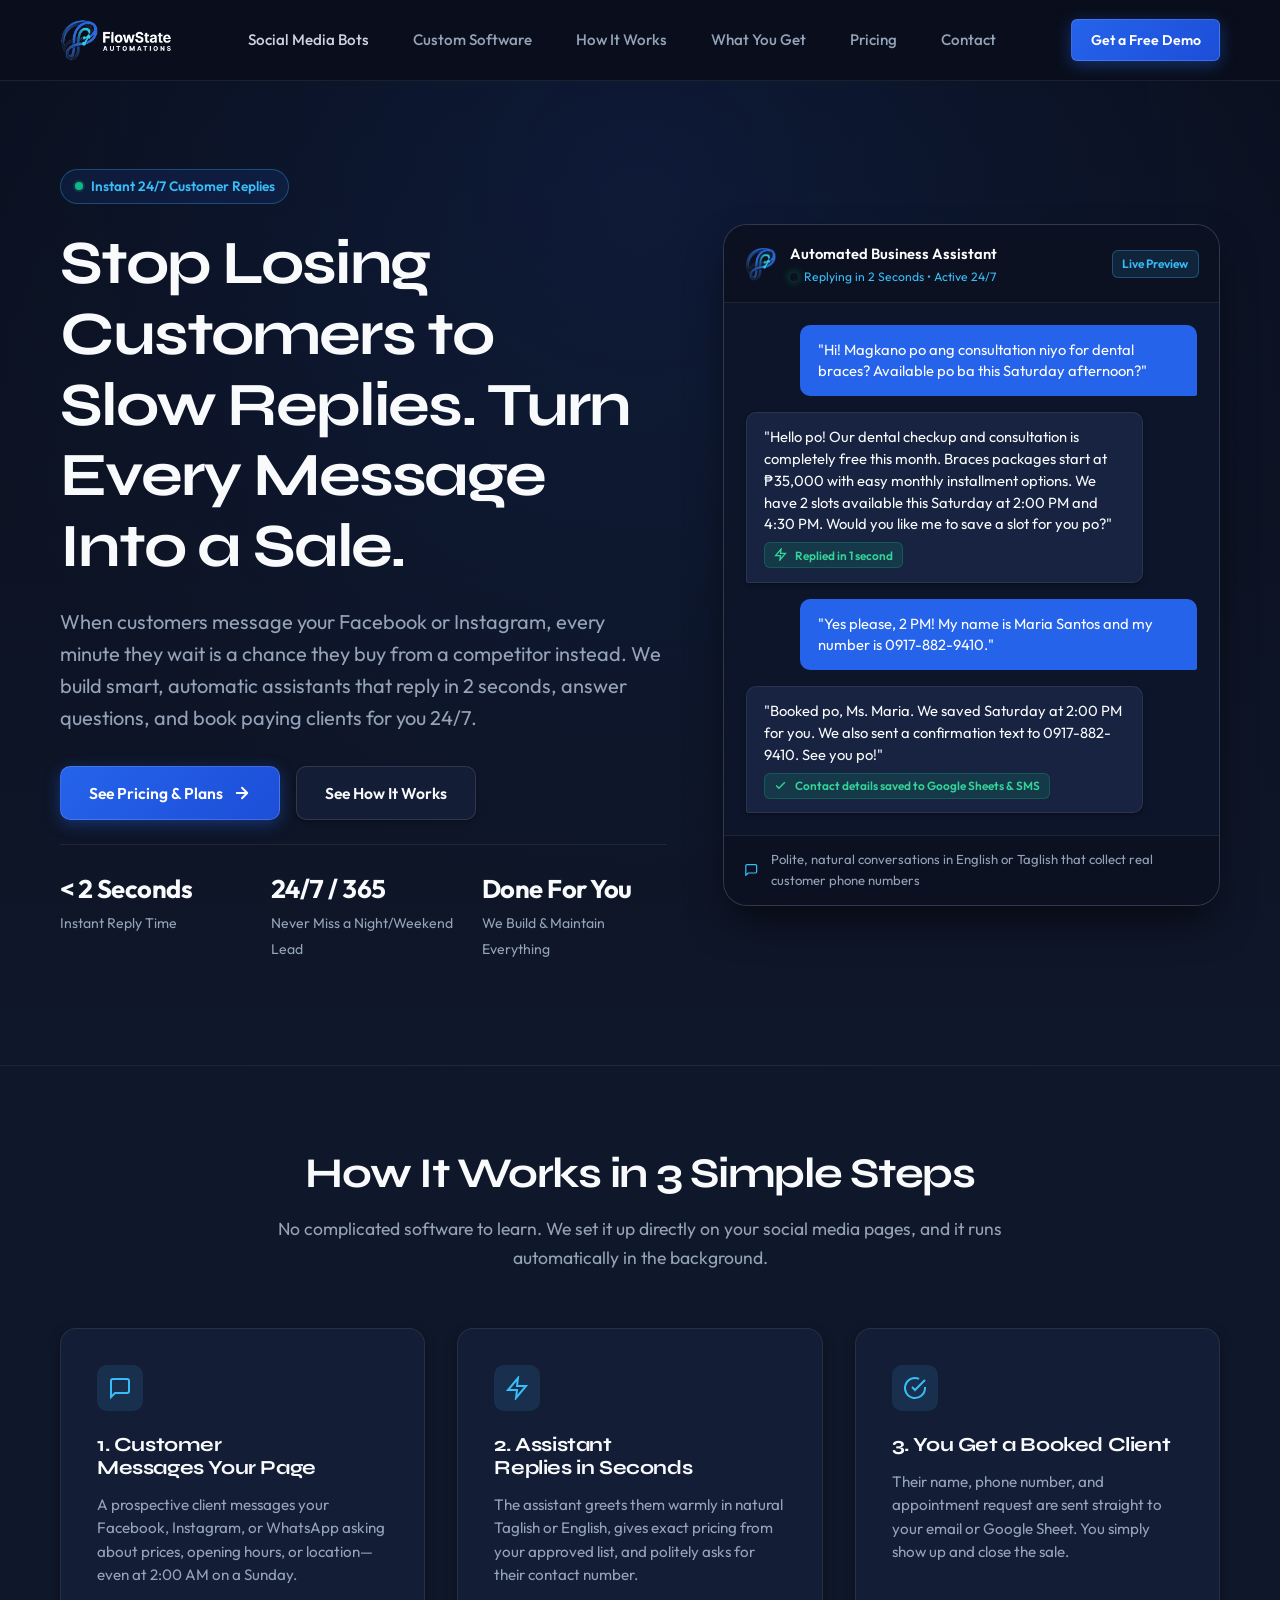
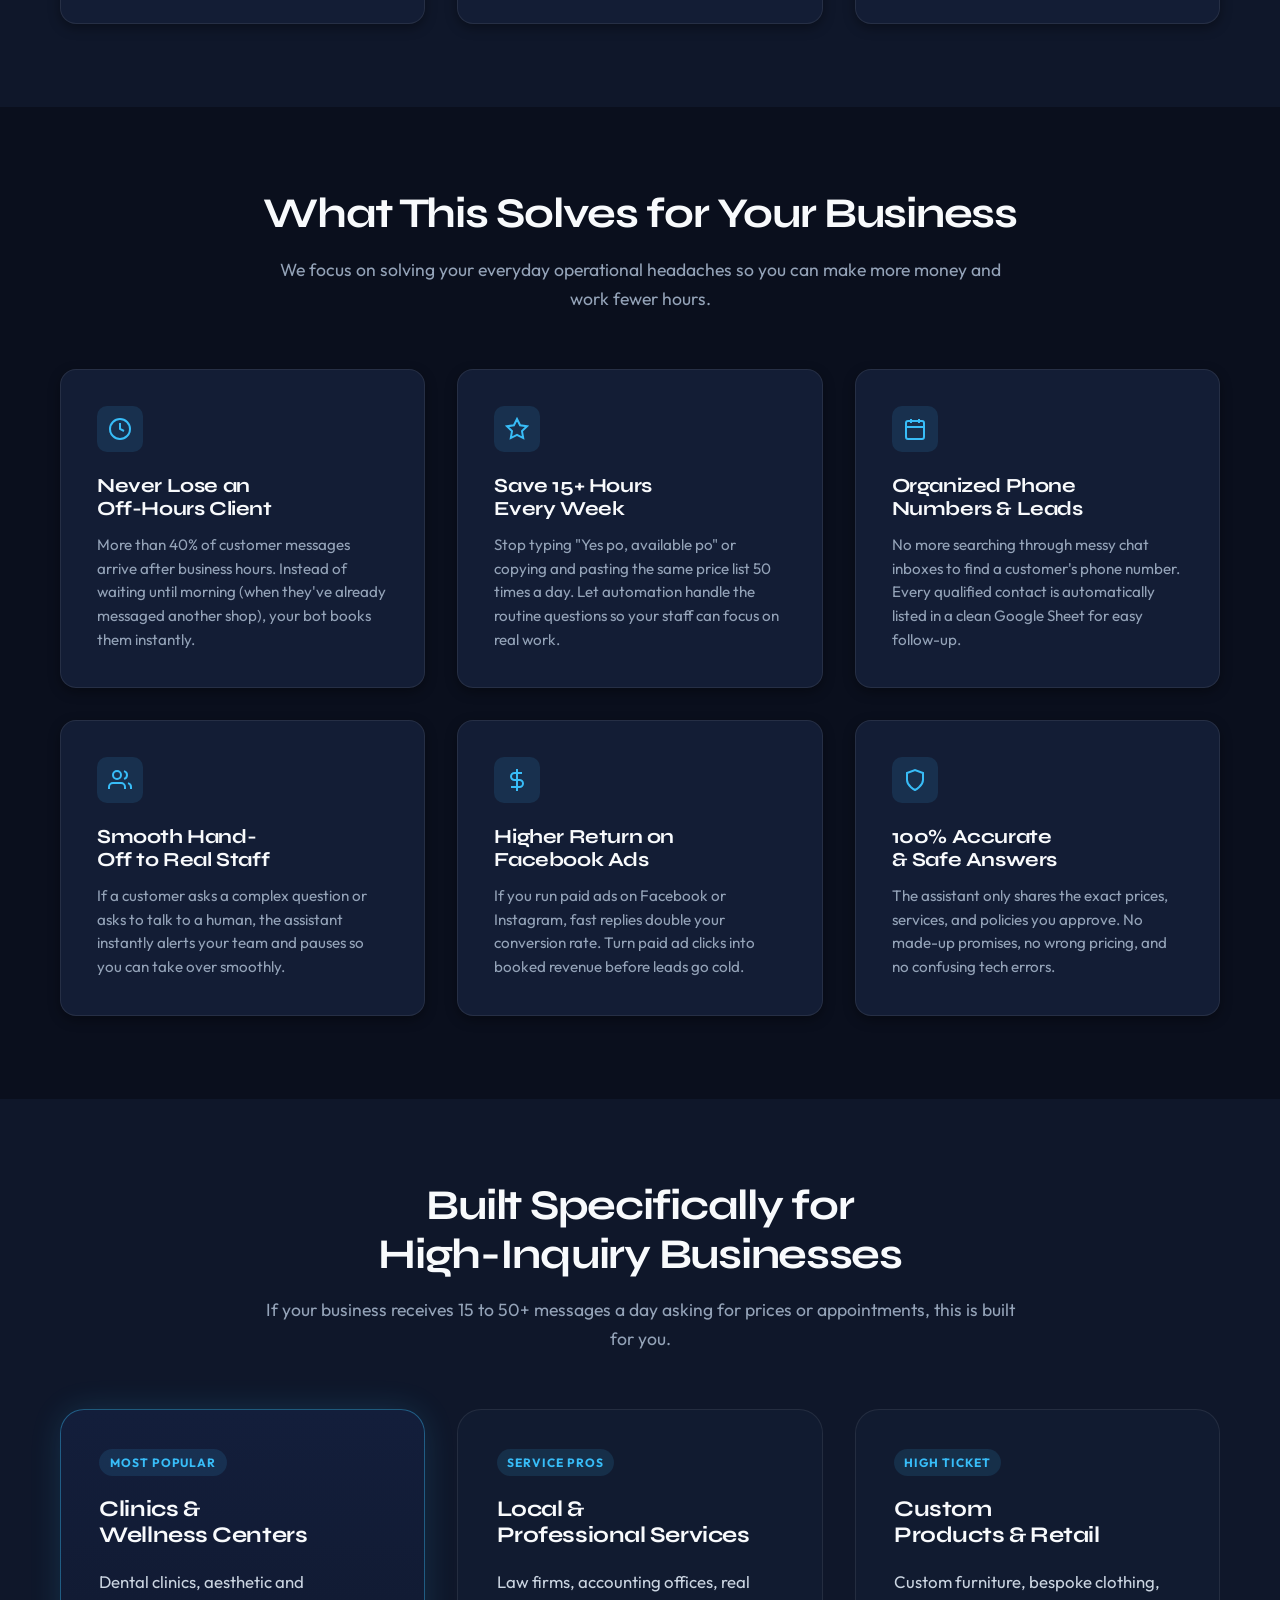
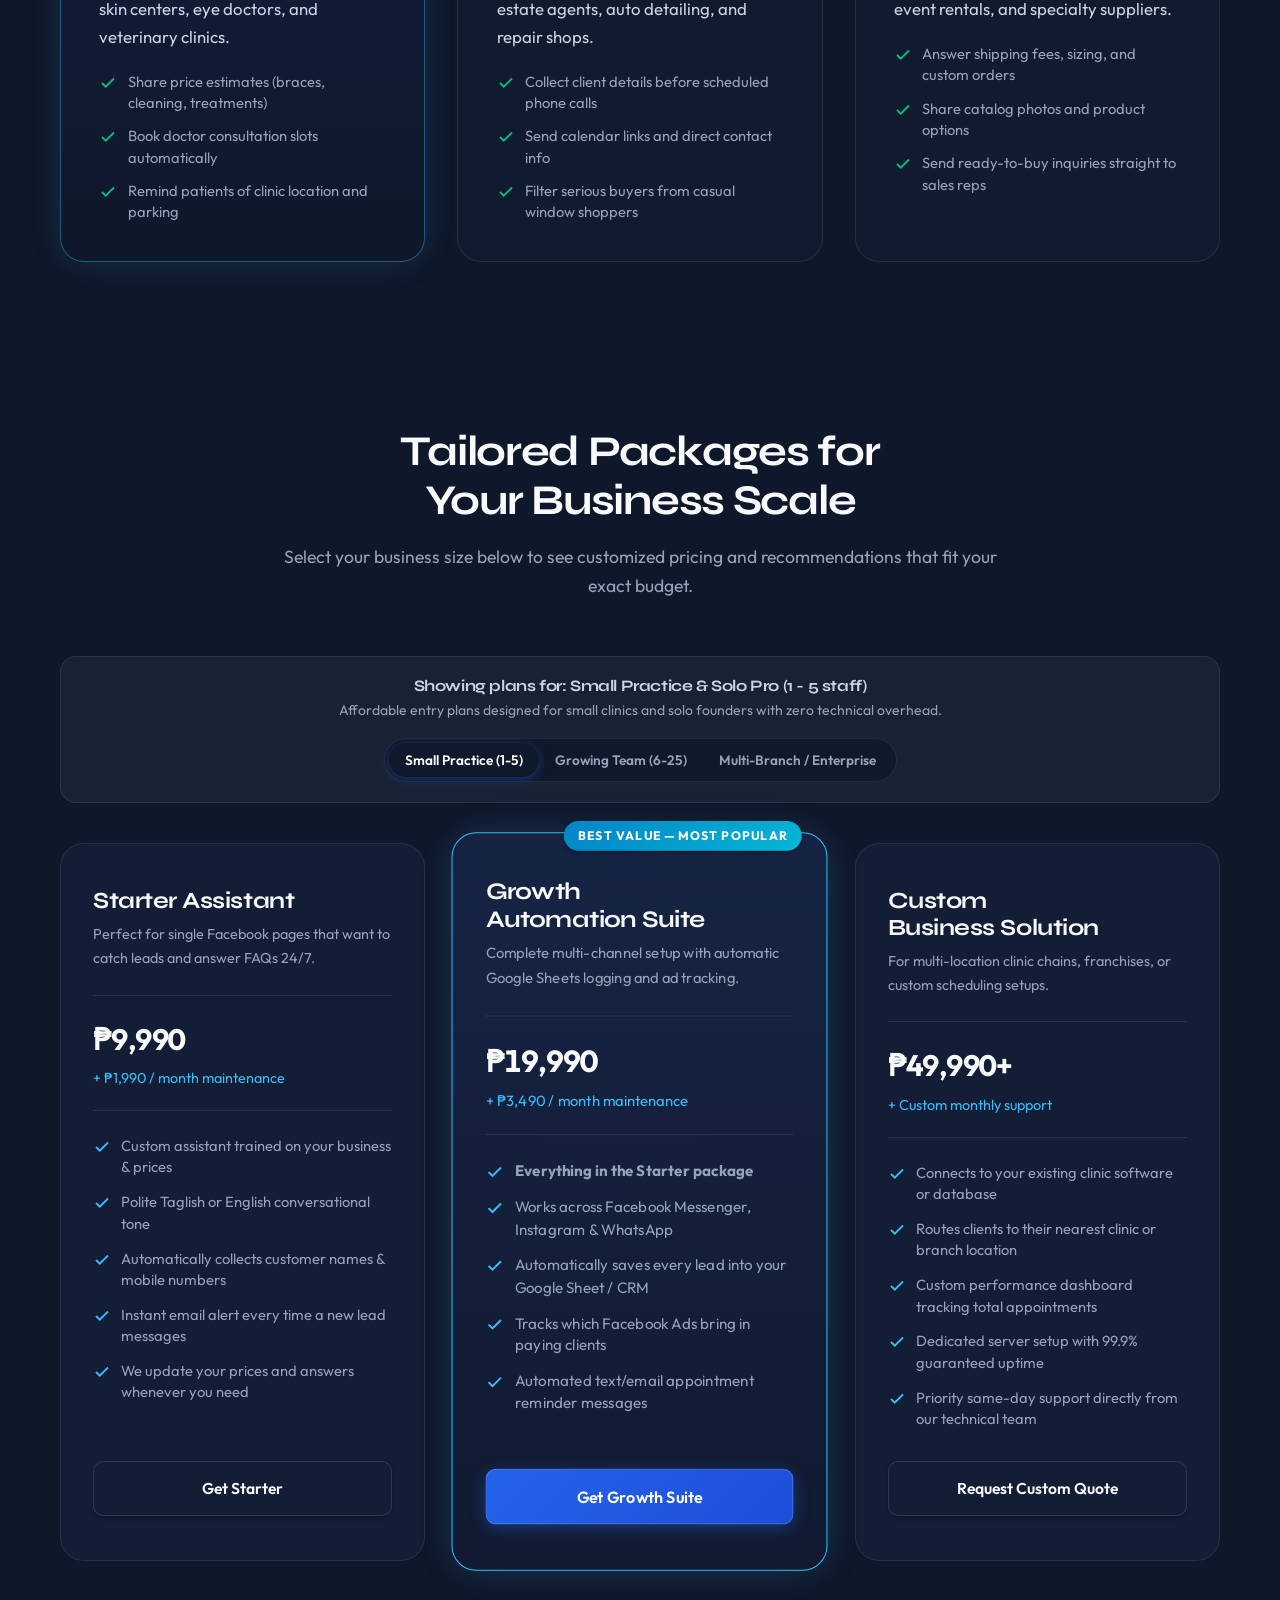
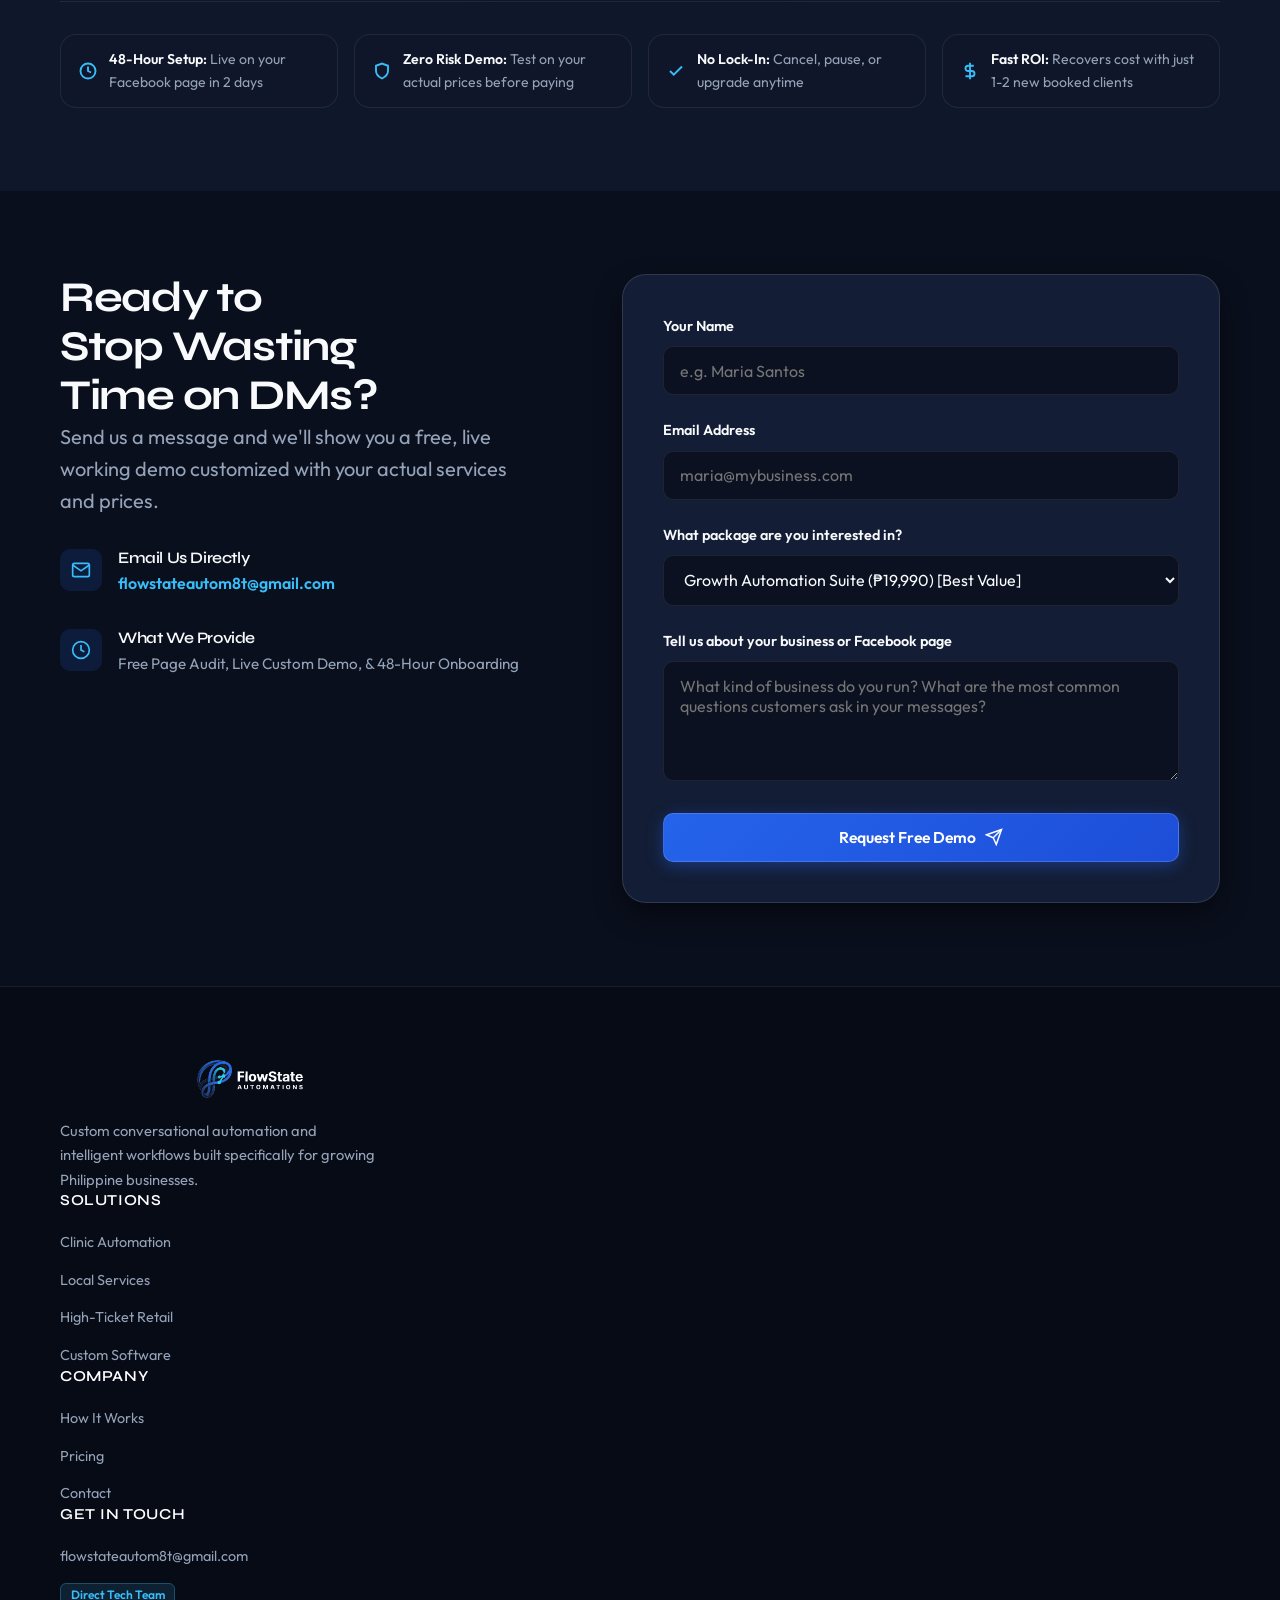
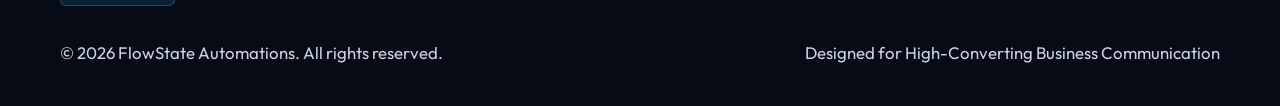
==== commit f06bdbda: "Update psychological pricing: default to small practice with charm pricing, cheaper Level 2 Growth S" ====
--- a/index.html
+++ b/index.html
@@ -282,12 +282,12 @@
             <!-- Business Scale Qualifier Switcher -->
             <div class="scale-qualifier-banner">
                 <div class="qualifier-copy">
-                    <h4 id="qualifierTitle">Showing plans for: Growing Team (6 - 25 staff)</h4>
-                    <p id="qualifierSubtitle">Multi-channel automation, CRM sync, and active Facebook/IG ad tracking.</p>
+                    <h4 id="qualifierTitle">Showing plans for: Small Practice &amp; Solo Pro (1 - 5 staff)</h4>
+                    <p id="qualifierSubtitle">Affordable entry plans designed for small clinics and solo founders with zero technical overhead.</p>
                 </div>
                 <div class="scale-switcher-group" role="tablist" aria-label="Business Scale Selector">
-                    <button type="button" class="scale-pill" id="scaleSmall" data-scale="small">Small Practice (1-5)</button>
-                    <button type="button" class="scale-pill active" id="scaleGrowing" data-scale="growing">Growing Team (6-25)</button>
+                    <button type="button" class="scale-pill active" id="scaleSmall" data-scale="small">Small Practice (1-5)</button>
+                    <button type="button" class="scale-pill" id="scaleGrowing" data-scale="growing">Growing Team (6-25)</button>
                     <button type="button" class="scale-pill" id="scaleEnterprise" data-scale="enterprise">Multi-Branch / Enterprise</button>
                 </div>
             </div>
@@ -301,8 +301,8 @@
                     </div>
 
                     <div class="pricing-amount">
-                        <span class="pricing-setup" id="starterSetup">₱15,000 – ₱30,000</span>
-                        <span class="pricing-retainer" id="starterRetainer">+ ₱2,500 – ₱5,000 / month maintenance</span>
+                        <span class="pricing-setup" id="starterSetup">₱9,990</span>
+                        <span class="pricing-retainer" id="starterRetainer">+ ₱1,990 / month maintenance</span>
                     </div>
 
                     <ul class="pricing-features">
@@ -318,15 +318,15 @@
 
                 <!-- Growth Tier (Popular) -->
                 <div class="pricing-card popular" id="cardGrowth">
-                    <span class="popular-ribbon" id="growthRibbon">Recommended</span>
+                    <span class="popular-ribbon" id="growthRibbon">Best Value — Most Popular</span>
                     <div class="pricing-header">
                         <h3 id="growthTitle">Growth Automation Suite</h3>
                         <p id="growthDesc">Complete multi-channel setup with automatic Google Sheets logging and ad tracking.</p>
                     </div>
 
                     <div class="pricing-amount">
-                        <span class="pricing-setup" id="growthSetup">₱40,000 – ₱80,000</span>
-                        <span class="pricing-retainer" id="growthRetainer">+ ₱5,000 – ₱10,000 / month maintenance</span>
+                        <span class="pricing-setup" id="growthSetup">₱19,990</span>
+                        <span class="pricing-retainer" id="growthRetainer">+ ₱3,490 / month maintenance</span>
                     </div>
 
                     <ul class="pricing-features">
@@ -348,7 +348,7 @@
                     </div>
 
                     <div class="pricing-amount">
-                        <span class="pricing-setup" id="enterpriseSetup">₱100,000+</span>
+                        <span class="pricing-setup" id="enterpriseSetup">₱49,990+</span>
                         <span class="pricing-retainer" id="enterpriseRetainer">+ Custom monthly support</span>
                     </div>
 
@@ -361,6 +361,26 @@
                     </ul>
 
                     <a href="#contact" class="btn btn-secondary btn-block">Request Custom Quote</a>
+                </div>
+            </div>
+
+            <!-- Decision & Trust Assurance Bar -->
+            <div class="pricing-trust-bar">
+                <div class="trust-pill">
+                    <svg width="18" height="18" viewBox="0 0 24 24" fill="none" stroke="currentColor" stroke-width="2.5"><circle cx="12" cy="12" r="10"/><polyline points="12 6 12 12 16 14"/></svg>
+                    <span><strong>48-Hour Setup:</strong> Live on your Facebook page in 2 days</span>
+                </div>
+                <div class="trust-pill">
+                    <svg width="18" height="18" viewBox="0 0 24 24" fill="none" stroke="currentColor" stroke-width="2.5"><path d="M12 22s8-4 8-10V5l-8-3-8 3v7c0 6 8 10 8 10z"/></svg>
+                    <span><strong>Zero Risk Demo:</strong> Test on your actual prices before paying</span>
+                </div>
+                <div class="trust-pill">
+                    <svg width="18" height="18" viewBox="0 0 24 24" fill="none" stroke="currentColor" stroke-width="2.5"><polyline points="20 6 9 17 4 12"/></svg>
+                    <span><strong>No Lock-In:</strong> Cancel, pause, or upgrade anytime</span>
+                </div>
+                <div class="trust-pill">
+                    <svg width="18" height="18" viewBox="0 0 24 24" fill="none" stroke="currentColor" stroke-width="2.5"><line x1="12" y1="1" x2="12" y2="23"/><path d="M17 5H9.5a3.5 3.5 0 0 0 0 7h5a3.5 3.5 0 0 1 0 7H6"/></svg>
+                    <span><strong>Fast ROI:</strong> Recovers cost with just 1-2 new booked clients</span>
                 </div>
             </div>
         </div>
@@ -415,13 +435,13 @@
                             <label for="emailAddr">Email Address</label>
                             <input type="email" id="emailAddr" name="Email" class="form-control" placeholder="maria@mybusiness.com" required>
                         </div>
-
+                        
                         <div class="form-group">
                             <label for="packageSelect">What package are you interested in?</label>
                             <select id="packageSelect" name="Package" class="form-control">
-                                <option value="Growth Automation Suite (₱40k - ₱80k)">Growth Automation Suite (₱40,000 – ₱80,000) [Recommended]</option>
-                                <option value="Starter Assistant (₱15k - ₱30k)">Starter Assistant (₱15,000 – ₱30,000)</option>
-                                <option value="Custom Business Solution">Custom Business Solution (₱100,000+)</option>
+                                <option value="Growth Automation Suite (₱19,990) [Best Value]">Growth Automation Suite (₱19,990) [Best Value]</option>
+                                <option value="Starter Assistant (₱9,990)">Starter Assistant (₱9,990)</option>
+                                <option value="Custom Business Solution (₱49,990+)">Custom Business Solution (₱49,990+)</option>
                                 <option value="Free Page Audit & Live Demo">Just want a Free Page Audit &amp; Live Demo</option>
                             </select>
                         </div>
@@ -444,39 +464,43 @@
     <!-- Footer with Original Brand Art -->
     <footer class="site-footer">
         <div class="container">
-            <div class="footer-top">
+            <div class="footer-grid">
                 <div class="footer-brand">
-                    <img src="img/fsa-logo-dark.png" alt="FlowState Automations" width="230" height="42">
-                    <p>
-                        Custom automated assistants for Facebook, Instagram, and WhatsApp. Helping busy business owners reply in seconds, capture phone numbers, and book more clients 24/7.
-                    </p>
-                </div>
-
-                <div class="footer-nav">
-                    <div class="footer-col">
-                        <h4>Quick Links</h4>
-                        <ul>
-                            <li><a href="#how-it-works">How It Works</a></li>
-                            <li><a href="#benefits">What You Get</a></li>
-                            <li><a href="#who-this-is-for">Who It's For</a></li>
-                            <li><a href="#pricing">Pricing</a></li>
-                            <li><a href="#contact">Contact</a></li>
-                        </ul>
-                    </div>
-
-                    <div class="footer-col">
-                        <h4>Get In Touch</h4>
-                        <ul>
-                            <li><a href="mailto:flowstateautom8t@gmail.com">flowstateautom8t@gmail.com</a></li>
-                            <li class="footer-subtext">Metro Manila, Philippines</li>
-                        </ul>
-                    </div>
+                    <img src="img/fsa-logo-dark.png" alt="FlowState Automations" class="footer-logo-img">
+                    <p class="footer-subtext">Custom conversational automation and intelligent workflows built specifically for growing Philippine businesses.</p>
+                </div>
+
+                <div class="footer-col">
+                    <h4>Solutions</h4>
+                    <ul>
+                        <li><a href="#solutions">Clinic Automation</a></li>
+                        <li><a href="#solutions">Local Services</a></li>
+                        <li><a href="#solutions">High-Ticket Retail</a></li>
+                        <li><a href="custom-software.html">Custom Software</a></li>
+                    </ul>
+                </div>
+
+                <div class="footer-col">
+                    <h4>Company</h4>
+                    <ul>
+                        <li><a href="#how-it-works">How It Works</a></li>
+                        <li><a href="#pricing">Pricing</a></li>
+                        <li><a href="#contact">Contact</a></li>
+                    </ul>
+                </div>
+
+                <div class="footer-col">
+                    <h4>Get In Touch</h4>
+                    <ul>
+                        <li><a href="mailto:flowstateautom8t@gmail.com">flowstateautom8t@gmail.com</a></li>
+                        <li><span class="sim-badge">Direct Tech Team</span></li>
+                    </ul>
                 </div>
             </div>
 
             <div class="footer-bottom">
                 <p>&copy; 2026 FlowState Automations. All rights reserved.</p>
-                <p>Never miss a customer message again.</p>
+                <p>Designed for High-Converting Business Communication</p>
             </div>
         </div>
     </footer>
@@ -497,6 +521,7 @@
         const starterRetainer = document.getElementById('starterRetainer');
         const growthSetup = document.getElementById('growthSetup');
         const growthRetainer = document.getElementById('growthRetainer');
+        const growthRibbon = document.getElementById('growthRibbon');
         const enterpriseSetup = document.getElementById('enterpriseSetup');
         const enterpriseRetainer = document.getElementById('enterpriseRetainer');
         const cardStarter = document.getElementById('cardStarter');
@@ -514,51 +539,78 @@
             });
 
             if (scale === 'small') {
-                qTitle.textContent = 'Showing plans for: Small Practice / Solo Pro (1 - 5 staff)';
+                qTitle.textContent = 'Showing plans for: Small Practice & Solo Pro (1 - 5 staff)';
                 qSubtitle.textContent = 'Affordable entry plans designed for small clinics and solo founders with zero technical overhead.';
-                starterSetup.textContent = '₱10,000 – ₱20,000';
-                starterRetainer.textContent = '+ ₱1,999 – ₱3,500 / mo maintenance (flexible 2-part terms)';
-                growthSetup.textContent = '₱35,000 – ₱50,000';
-                growthRetainer.textContent = '+ ₱4,000 – ₱7,000 / mo maintenance';
-                enterpriseSetup.textContent = '₱75,000+';
-                enterpriseRetainer.textContent = '+ Custom support';
-
-                cardStarter.classList.add('popular');
-                cardGrowth.classList.remove('popular');
+                starterSetup.textContent = '₱9,990';
+                starterRetainer.textContent = '+ ₱1,990 / month maintenance';
+                growthSetup.textContent = '₱19,990';
+                growthRetainer.textContent = '+ ₱3,490 / month maintenance';
+                growthRibbon.textContent = 'Best Value — Most Popular';
+                enterpriseSetup.textContent = '₱49,990+';
+                enterpriseRetainer.textContent = '+ Custom monthly support';
+
+                cardStarter.classList.remove('popular');
+                cardGrowth.classList.add('popular');
                 cardEnterprise.classList.remove('popular');
                 
-                if (pkgSelect) pkgSelect.value = 'Small Business Starter (₱10k - ₱20k)';
+                if (pkgSelect) {
+                    pkgSelect.options[0].text = 'Growth Automation Suite (₱19,990) [Best Value]';
+                    pkgSelect.options[0].value = 'Growth Automation Suite (₱19,990) [Best Value]';
+                    pkgSelect.options[1].text = 'Starter Assistant (₱9,990)';
+                    pkgSelect.options[1].value = 'Starter Assistant (₱9,990)';
+                    pkgSelect.options[2].text = 'Custom Business Solution (₱49,990+)';
+                    pkgSelect.options[2].value = 'Custom Business Solution (₱49,990+)';
+                    pkgSelect.value = 'Growth Automation Suite (₱19,990) [Best Value]';
+                }
             } else if (scale === 'enterprise') {
                 qTitle.textContent = 'Showing plans for: Multi-Branch / Enterprise (25+ staff)';
                 qSubtitle.textContent = 'Bespoke software, multi-location branch routing, and dedicated high-availability infrastructure.';
-                starterSetup.textContent = '₱25,000 – ₱40,000';
-                starterRetainer.textContent = '+ ₱5,000 / mo per branch';
-                growthSetup.textContent = '₱60,000 – ₱120,000';
-                growthRetainer.textContent = '+ ₱10,000 – ₱18,000 / mo maintenance';
-                enterpriseSetup.textContent = '₱150,000+';
+                starterSetup.textContent = '₱24,990';
+                starterRetainer.textContent = '+ ₱3,990 / mo per branch';
+                growthSetup.textContent = '₱49,990';
+                growthRetainer.textContent = '+ ₱7,990 / month maintenance';
+                growthRibbon.textContent = 'Multi-Branch Scale';
+                enterpriseSetup.textContent = '₱119,990+';
                 enterpriseRetainer.textContent = '+ Enterprise SLA & custom connectors';
 
                 cardStarter.classList.remove('popular');
                 cardGrowth.classList.remove('popular');
                 cardEnterprise.classList.add('popular');
 
-                if (pkgSelect) pkgSelect.value = 'Custom Business Solution';
+                if (pkgSelect) {
+                    pkgSelect.options[0].text = 'Multi-Branch Growth Suite (₱49,990)';
+                    pkgSelect.options[0].value = 'Multi-Branch Growth Suite (₱49,990)';
+                    pkgSelect.options[1].text = 'Single Branch Pilot (₱24,990)';
+                    pkgSelect.options[1].value = 'Single Branch Pilot (₱24,990)';
+                    pkgSelect.options[2].text = 'Custom Enterprise Solution (₱119,990+)';
+                    pkgSelect.options[2].value = 'Custom Enterprise Solution (₱119,990+)';
+                    pkgSelect.value = 'Custom Enterprise Solution (₱119,990+)';
+                }
             } else {
-                // Growing (Default)
+                // Growing Team (6 - 25 staff)
                 qTitle.textContent = 'Showing plans for: Growing Team (6 - 25 staff)';
                 qSubtitle.textContent = 'Multi-channel automation, CRM sync, and active Facebook/IG ad tracking.';
-                starterSetup.textContent = '₱15,000 – ₱30,000';
-                starterRetainer.textContent = '+ ₱2,500 – ₱5,000 / month maintenance';
-                growthSetup.textContent = '₱40,000 – ₱80,000';
-                growthRetainer.textContent = '+ ₱5,000 – ₱10,000 / month maintenance';
-                enterpriseSetup.textContent = '₱100,000+';
+                starterSetup.textContent = '₱14,990';
+                starterRetainer.textContent = '+ ₱2,990 / month maintenance';
+                growthSetup.textContent = '₱29,990';
+                growthRetainer.textContent = '+ ₱4,990 / month maintenance';
+                growthRibbon.textContent = 'Recommended for Busy Clinics';
+                enterpriseSetup.textContent = '₱79,990+';
                 enterpriseRetainer.textContent = '+ Custom monthly support';
 
                 cardStarter.classList.remove('popular');
                 cardGrowth.classList.add('popular');
                 cardEnterprise.classList.remove('popular');
 
-                if (pkgSelect) pkgSelect.value = 'Growth Automation Suite (₱40k - ₱80k)';
+                if (pkgSelect) {
+                    pkgSelect.options[0].text = 'Growth Automation Suite (₱29,990) [Recommended]';
+                    pkgSelect.options[0].value = 'Growth Automation Suite (₱29,990) [Recommended]';
+                    pkgSelect.options[1].text = 'Starter Assistant (₱14,990)';
+                    pkgSelect.options[1].value = 'Starter Assistant (₱14,990)';
+                    pkgSelect.options[2].text = 'Custom Business Solution (₱79,990+)';
+                    pkgSelect.options[2].value = 'Custom Business Solution (₱79,990+)';
+                    pkgSelect.value = 'Growth Automation Suite (₱29,990) [Recommended]';
+                }
             }
         }
 
--- a/styles.css
+++ b/styles.css
@@ -764,6 +764,42 @@
 
 .pricing-card .btn {
     margin-top: auto;
+}
+
+.pricing-trust-bar {
+    display: grid;
+    grid-template-columns: repeat(auto-fit, minmax(240px, 1fr));
+    gap: 1rem;
+    margin-top: 2.5rem;
+    padding-top: 2rem;
+    border-top: 1px solid var(--border-subtle);
+}
+
+.trust-pill {
+    display: flex;
+    align-items: center;
+    gap: 0.75rem;
+    background: rgba(15, 23, 42, 0.6);
+    border: 1px solid var(--border-subtle);
+    border-radius: var(--radius-lg);
+    padding: 0.85rem 1.15rem;
+    font-size: 0.88rem;
+    color: var(--ink-muted);
+    transition: border-color var(--trans-fast);
+}
+
+.trust-pill:hover {
+    border-color: rgba(56, 189, 248, 0.4);
+}
+
+.trust-pill svg {
+    color: #38BDF8;
+    flex-shrink: 0;
+}
+
+.trust-pill strong {
+    color: var(--ink-primary);
+    font-weight: 600;
 }
 
 /* --------------------------------------------------------------------------
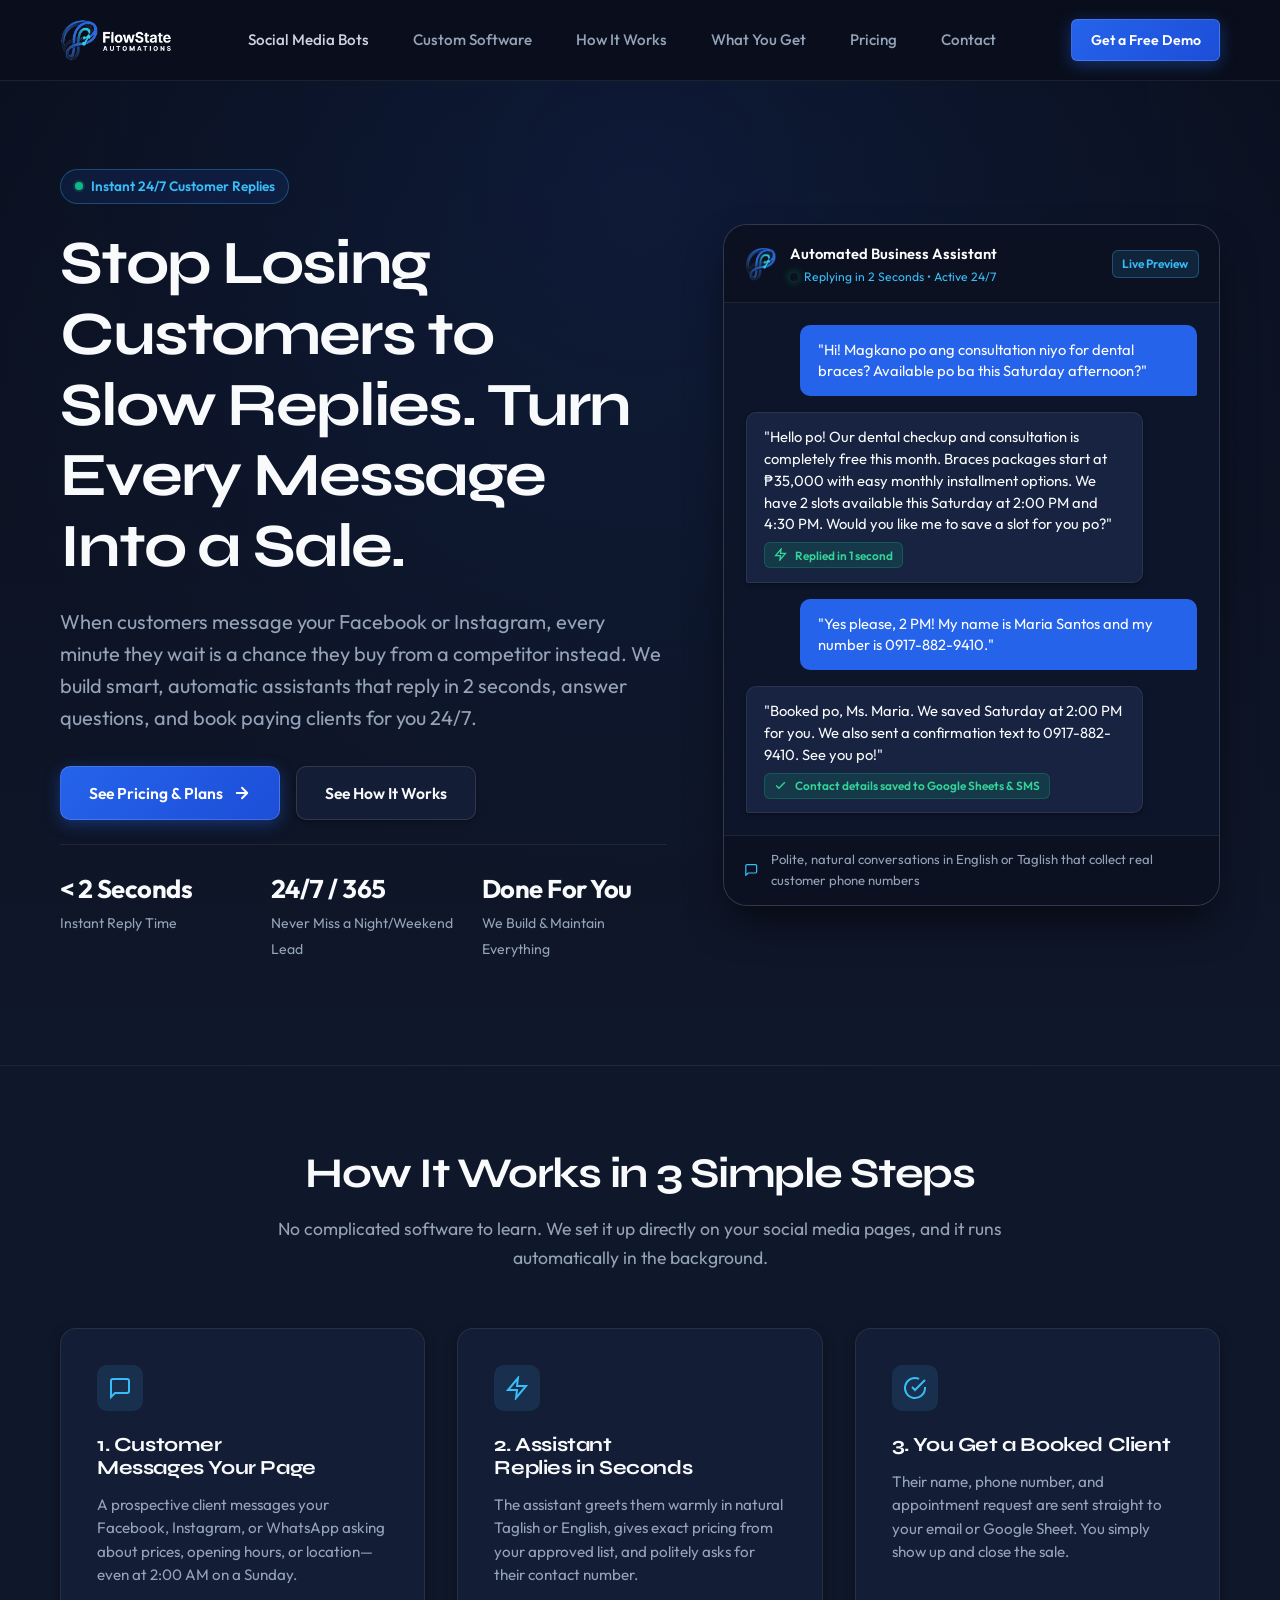
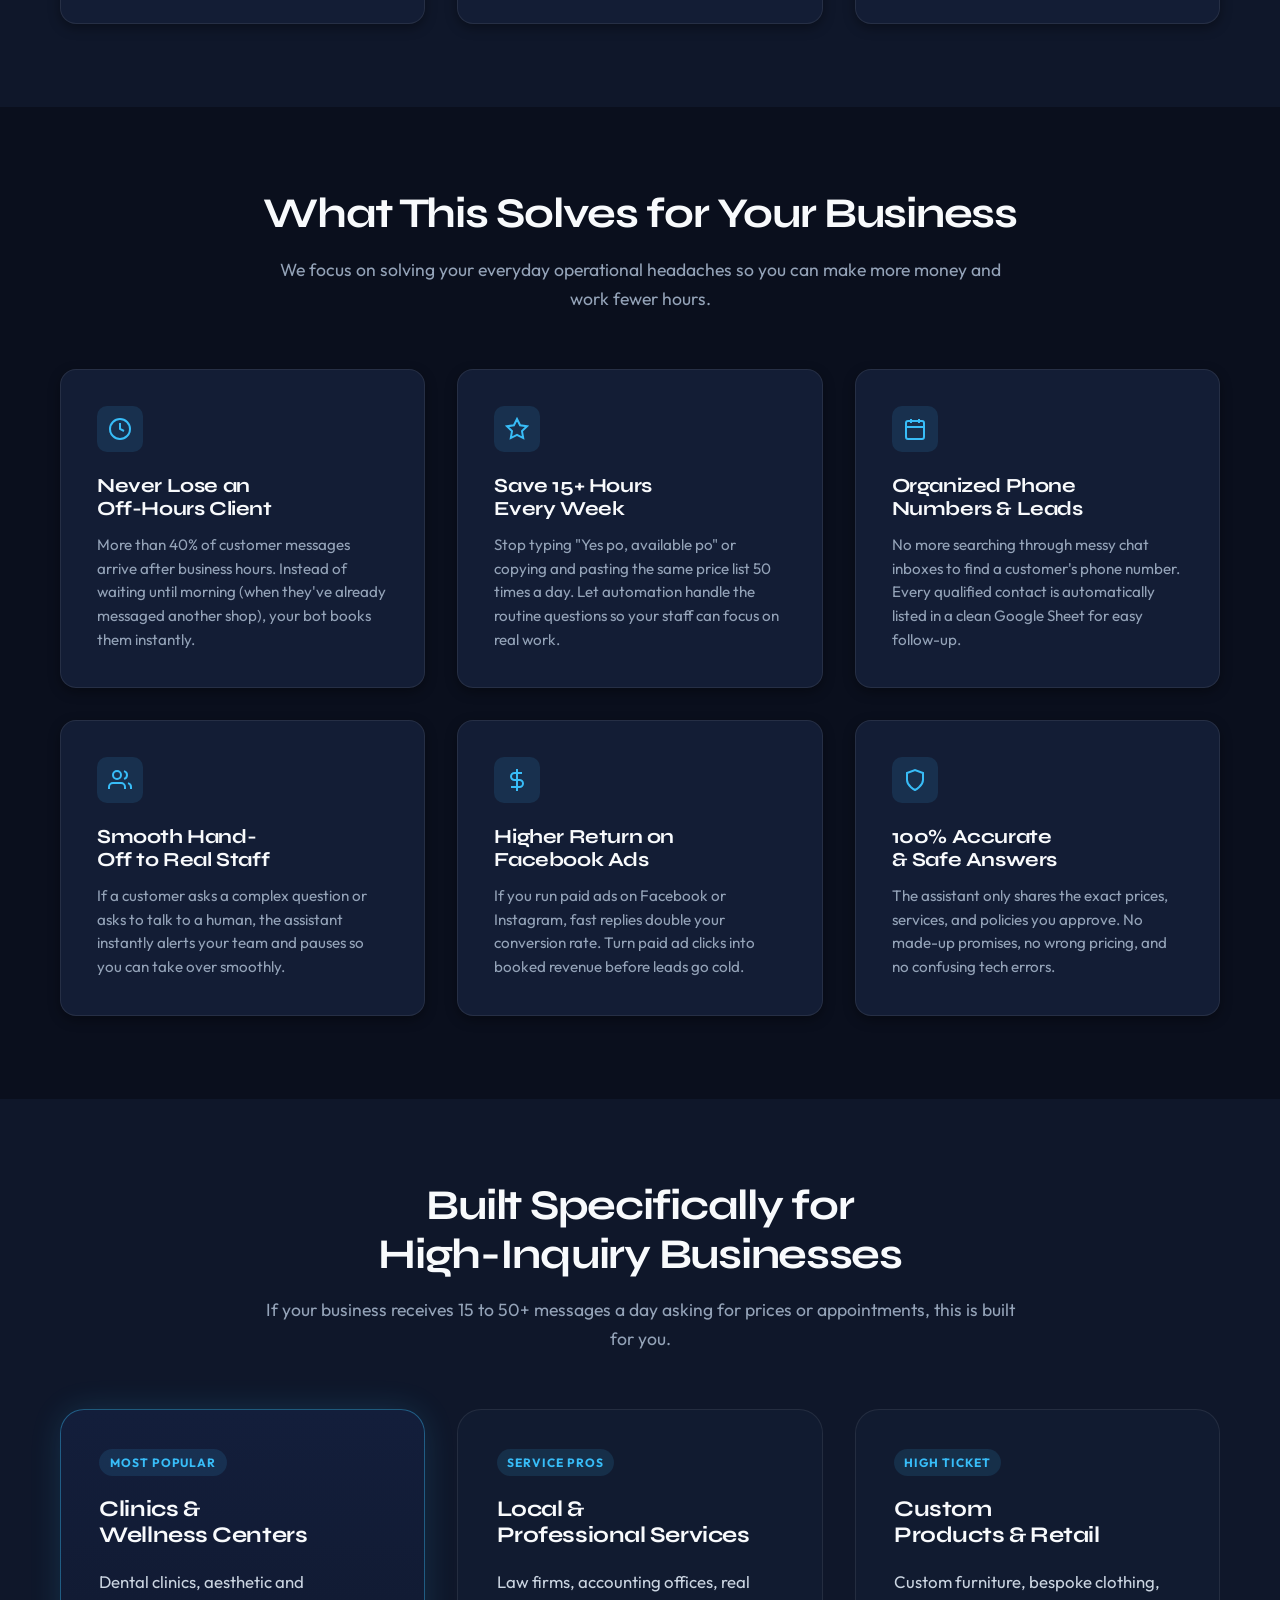
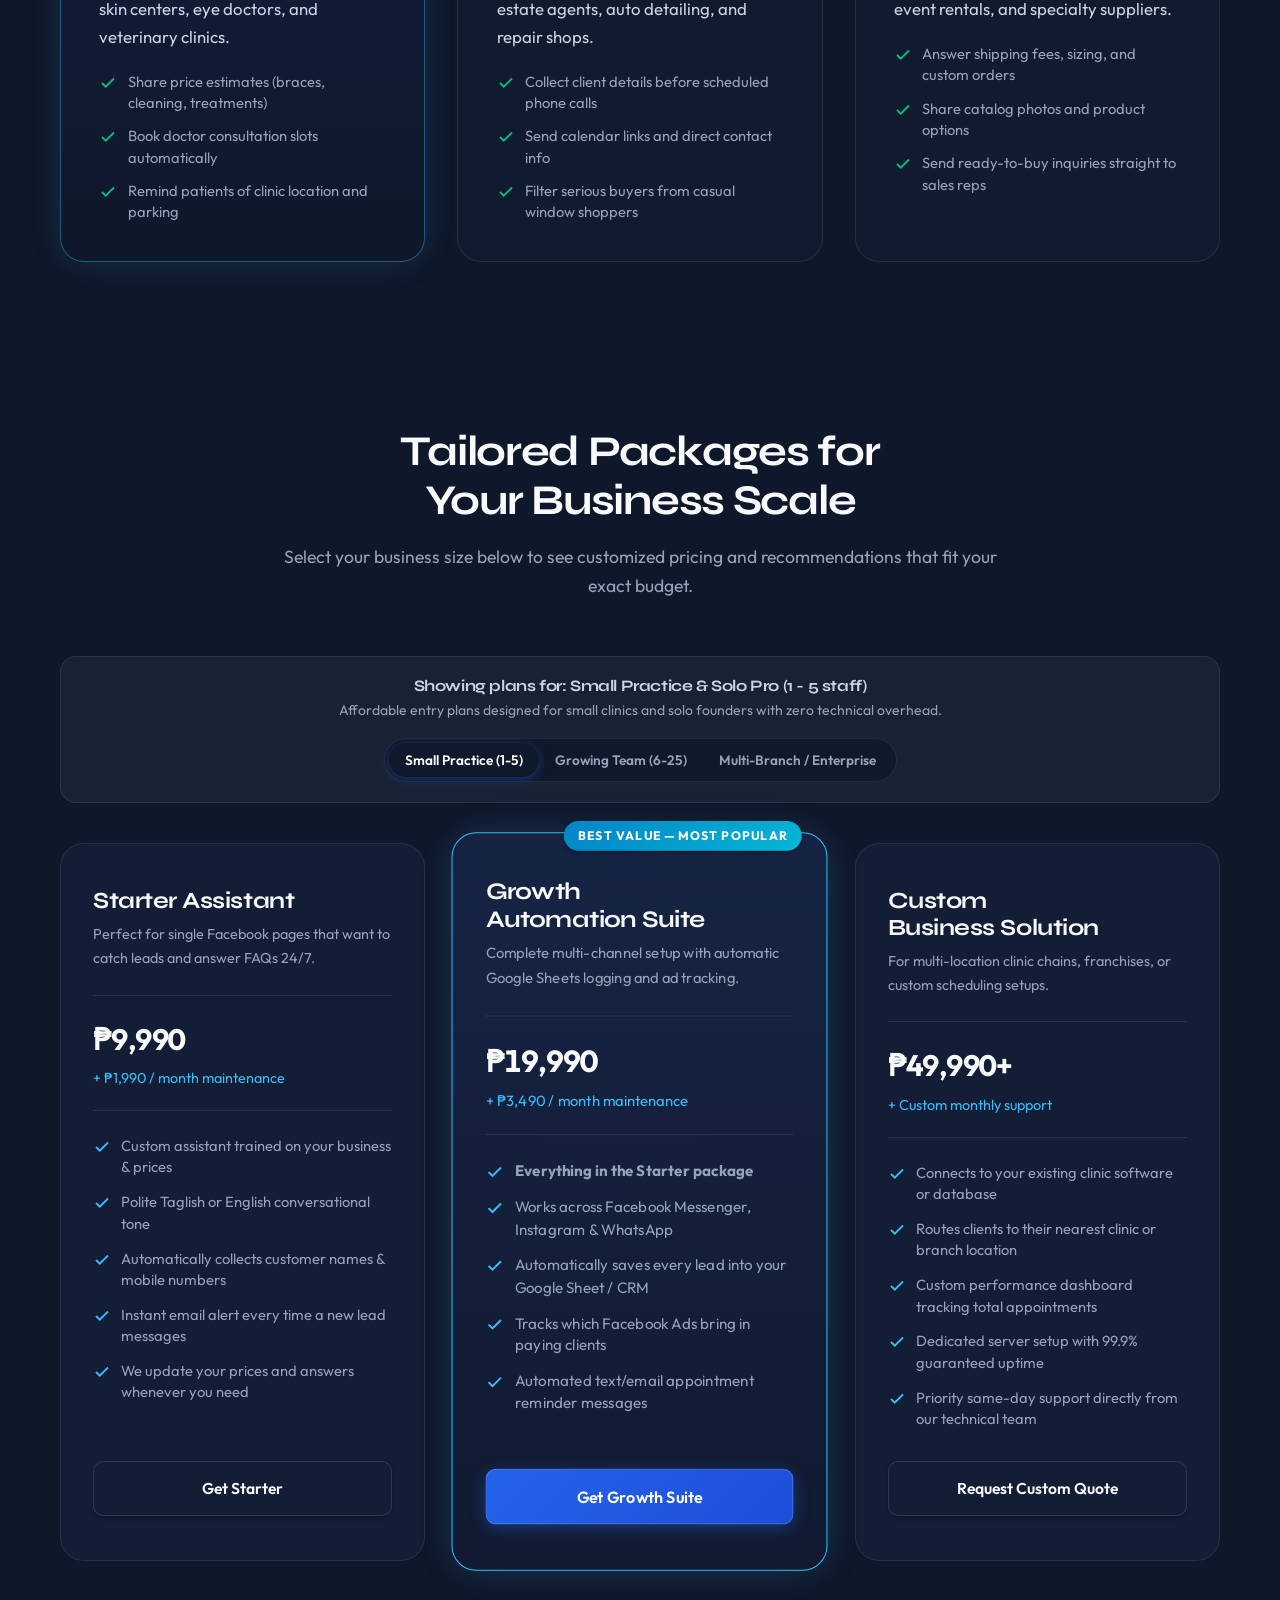
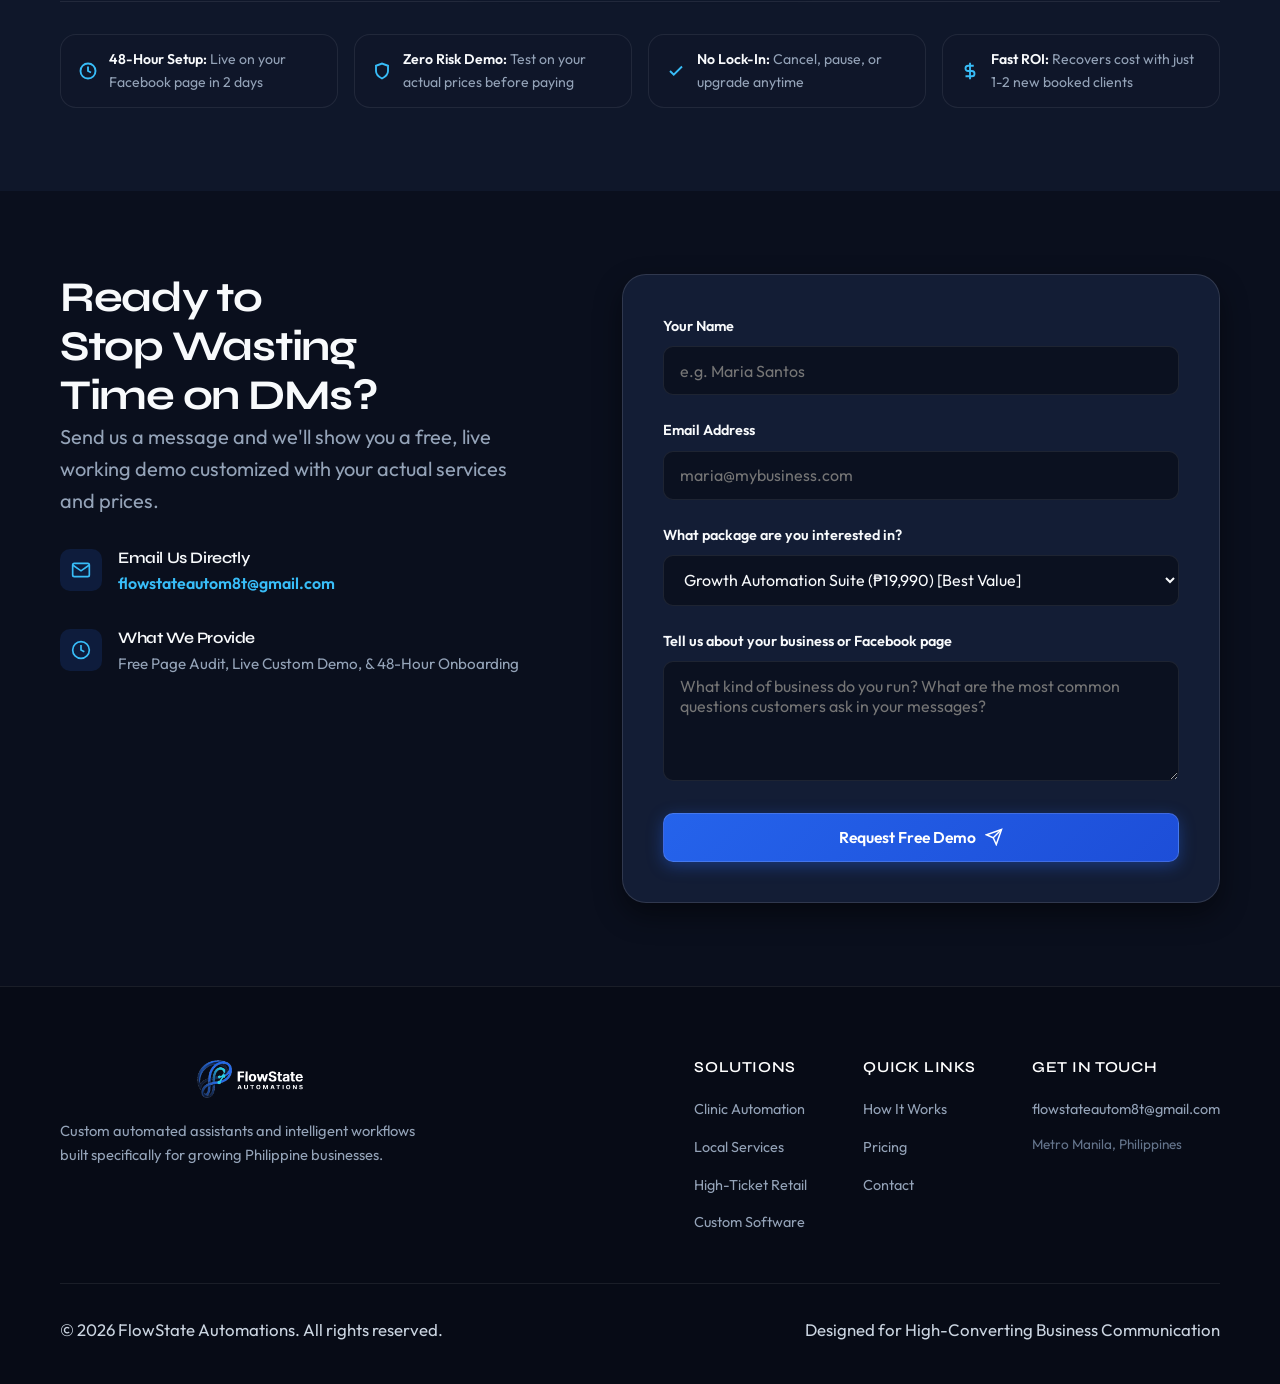
==== commit ae4148bb: "Fix footer layout and styling alignment" ====
--- a/index.html
+++ b/index.html
@@ -464,37 +464,41 @@
     <!-- Footer with Original Brand Art -->
     <footer class="site-footer">
         <div class="container">
-            <div class="footer-grid">
+            <div class="footer-top">
                 <div class="footer-brand">
-                    <img src="img/fsa-logo-dark.png" alt="FlowState Automations" class="footer-logo-img">
-                    <p class="footer-subtext">Custom conversational automation and intelligent workflows built specifically for growing Philippine businesses.</p>
-                </div>
-
-                <div class="footer-col">
-                    <h4>Solutions</h4>
-                    <ul>
-                        <li><a href="#solutions">Clinic Automation</a></li>
-                        <li><a href="#solutions">Local Services</a></li>
-                        <li><a href="#solutions">High-Ticket Retail</a></li>
-                        <li><a href="custom-software.html">Custom Software</a></li>
-                    </ul>
-                </div>
-
-                <div class="footer-col">
-                    <h4>Company</h4>
-                    <ul>
-                        <li><a href="#how-it-works">How It Works</a></li>
-                        <li><a href="#pricing">Pricing</a></li>
-                        <li><a href="#contact">Contact</a></li>
-                    </ul>
-                </div>
-
-                <div class="footer-col">
-                    <h4>Get In Touch</h4>
-                    <ul>
-                        <li><a href="mailto:flowstateautom8t@gmail.com">flowstateautom8t@gmail.com</a></li>
-                        <li><span class="sim-badge">Direct Tech Team</span></li>
-                    </ul>
+                    <img src="img/fsa-logo-dark.png" alt="FlowState Automations" width="230" height="42">
+                    <p>
+                        Custom automated assistants and intelligent workflows built specifically for growing Philippine businesses.
+                    </p>
+                </div>
+
+                <div class="footer-nav">
+                    <div class="footer-col">
+                        <h4>Solutions</h4>
+                        <ul>
+                            <li><a href="#solutions">Clinic Automation</a></li>
+                            <li><a href="#solutions">Local Services</a></li>
+                            <li><a href="#solutions">High-Ticket Retail</a></li>
+                            <li><a href="custom-software.html">Custom Software</a></li>
+                        </ul>
+                    </div>
+
+                    <div class="footer-col">
+                        <h4>Quick Links</h4>
+                        <ul>
+                            <li><a href="#how-it-works">How It Works</a></li>
+                            <li><a href="#pricing">Pricing</a></li>
+                            <li><a href="#contact">Contact</a></li>
+                        </ul>
+                    </div>
+
+                    <div class="footer-col">
+                        <h4>Get In Touch</h4>
+                        <ul>
+                            <li><a href="mailto:flowstateautom8t@gmail.com">flowstateautom8t@gmail.com</a></li>
+                            <li class="footer-subtext">Metro Manila, Philippines</li>
+                        </ul>
+                    </div>
                 </div>
             </div>
 
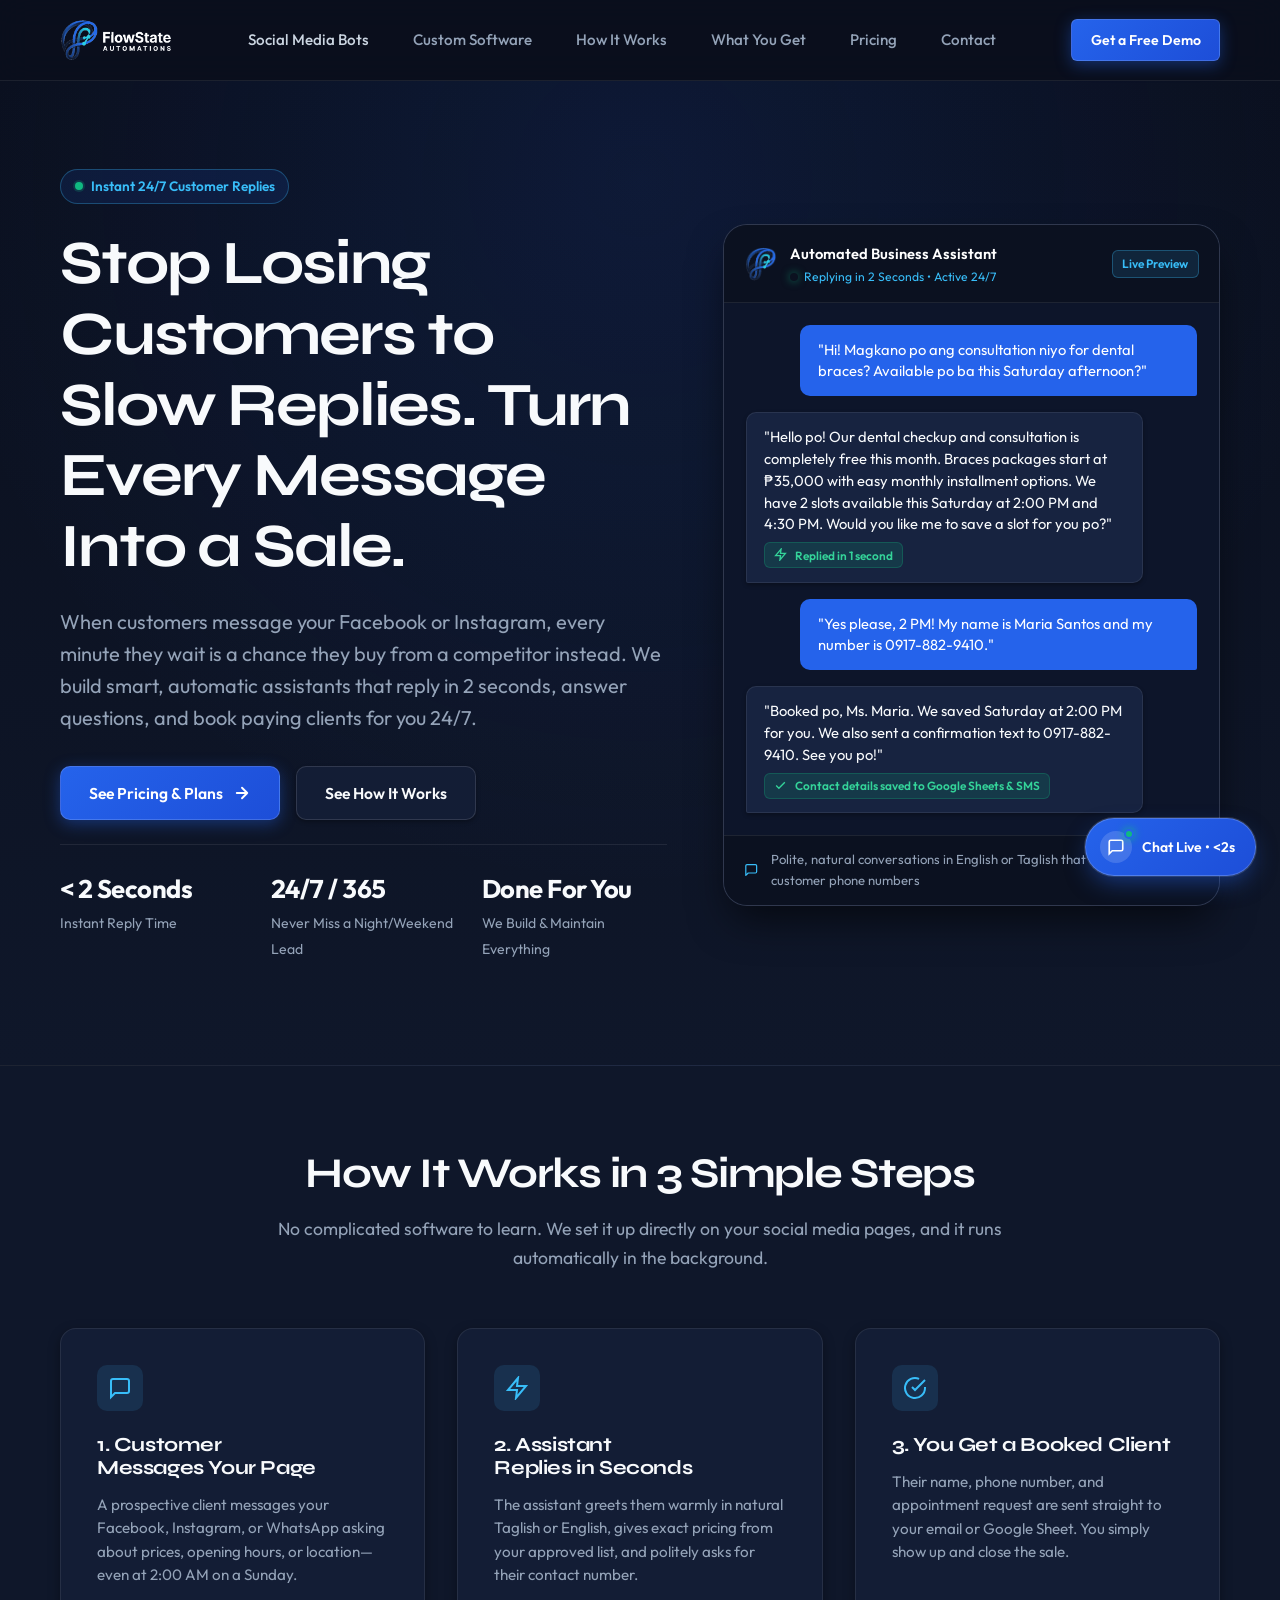
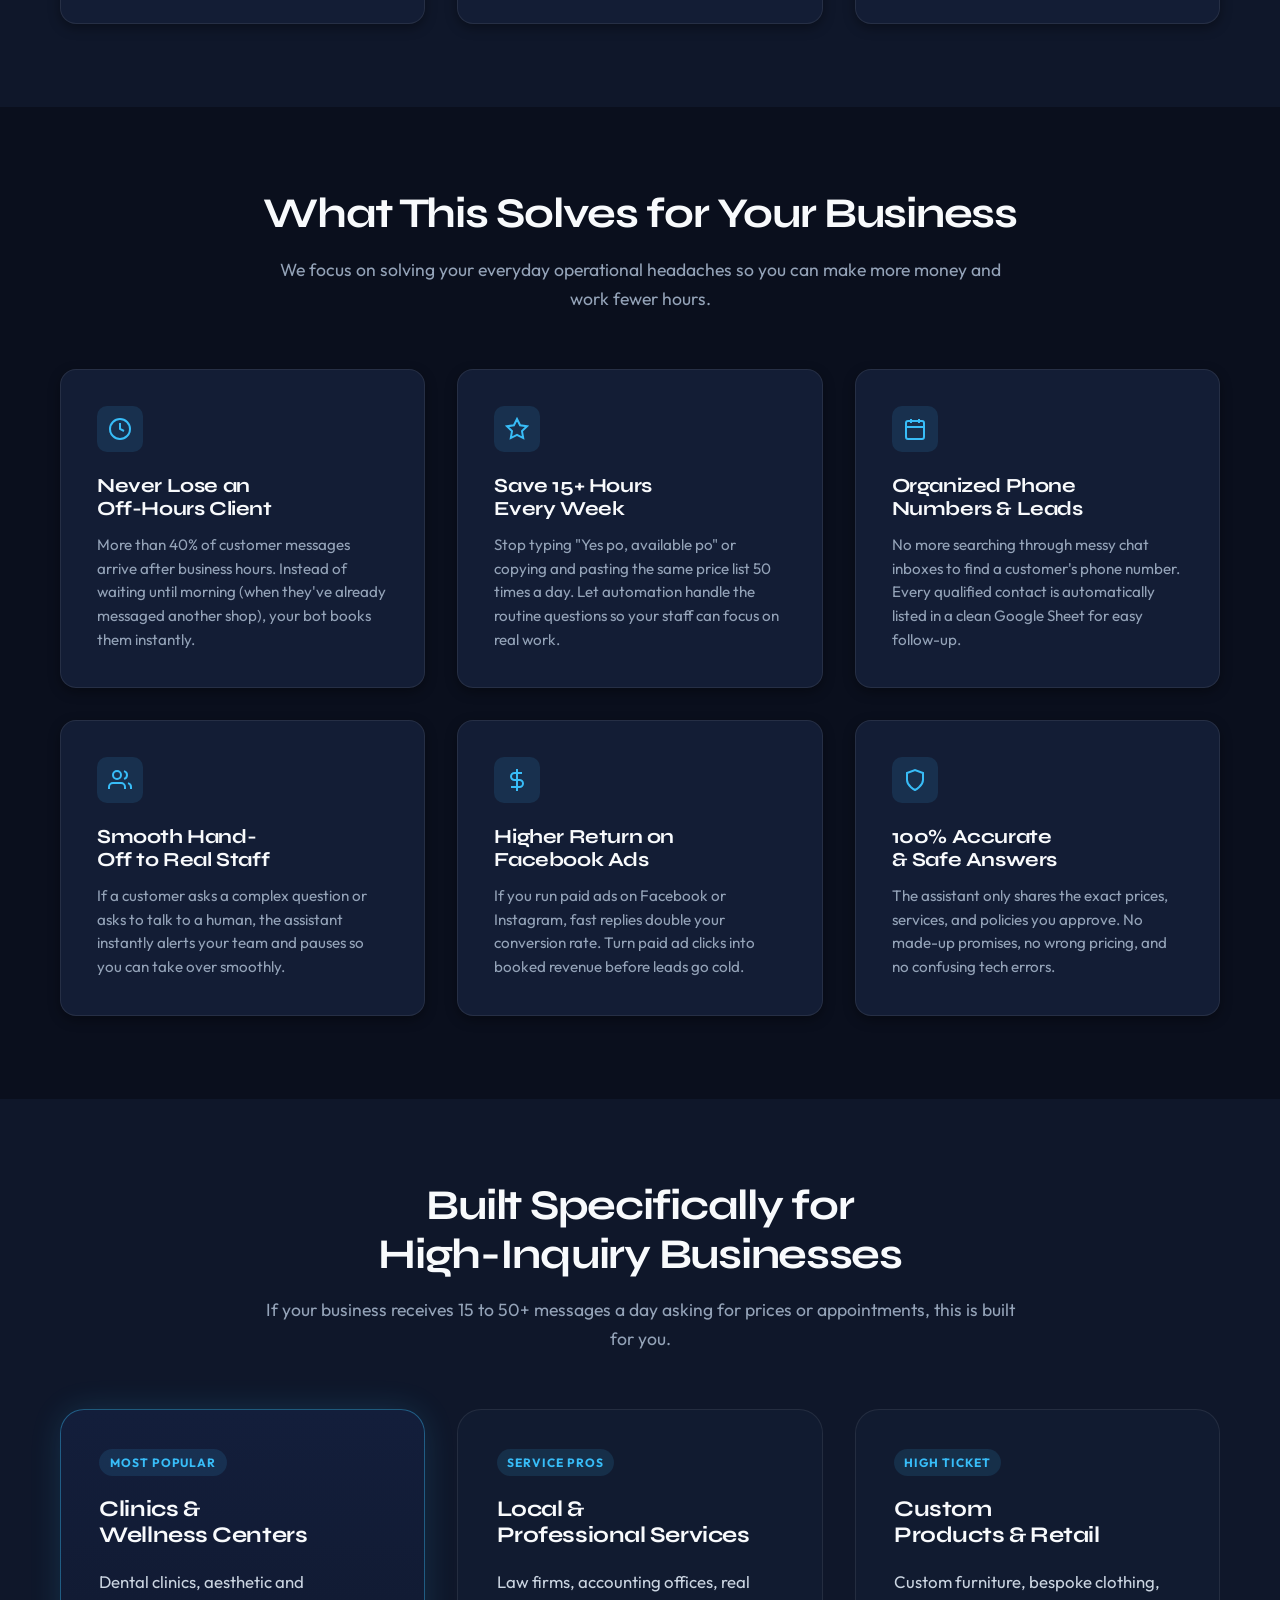
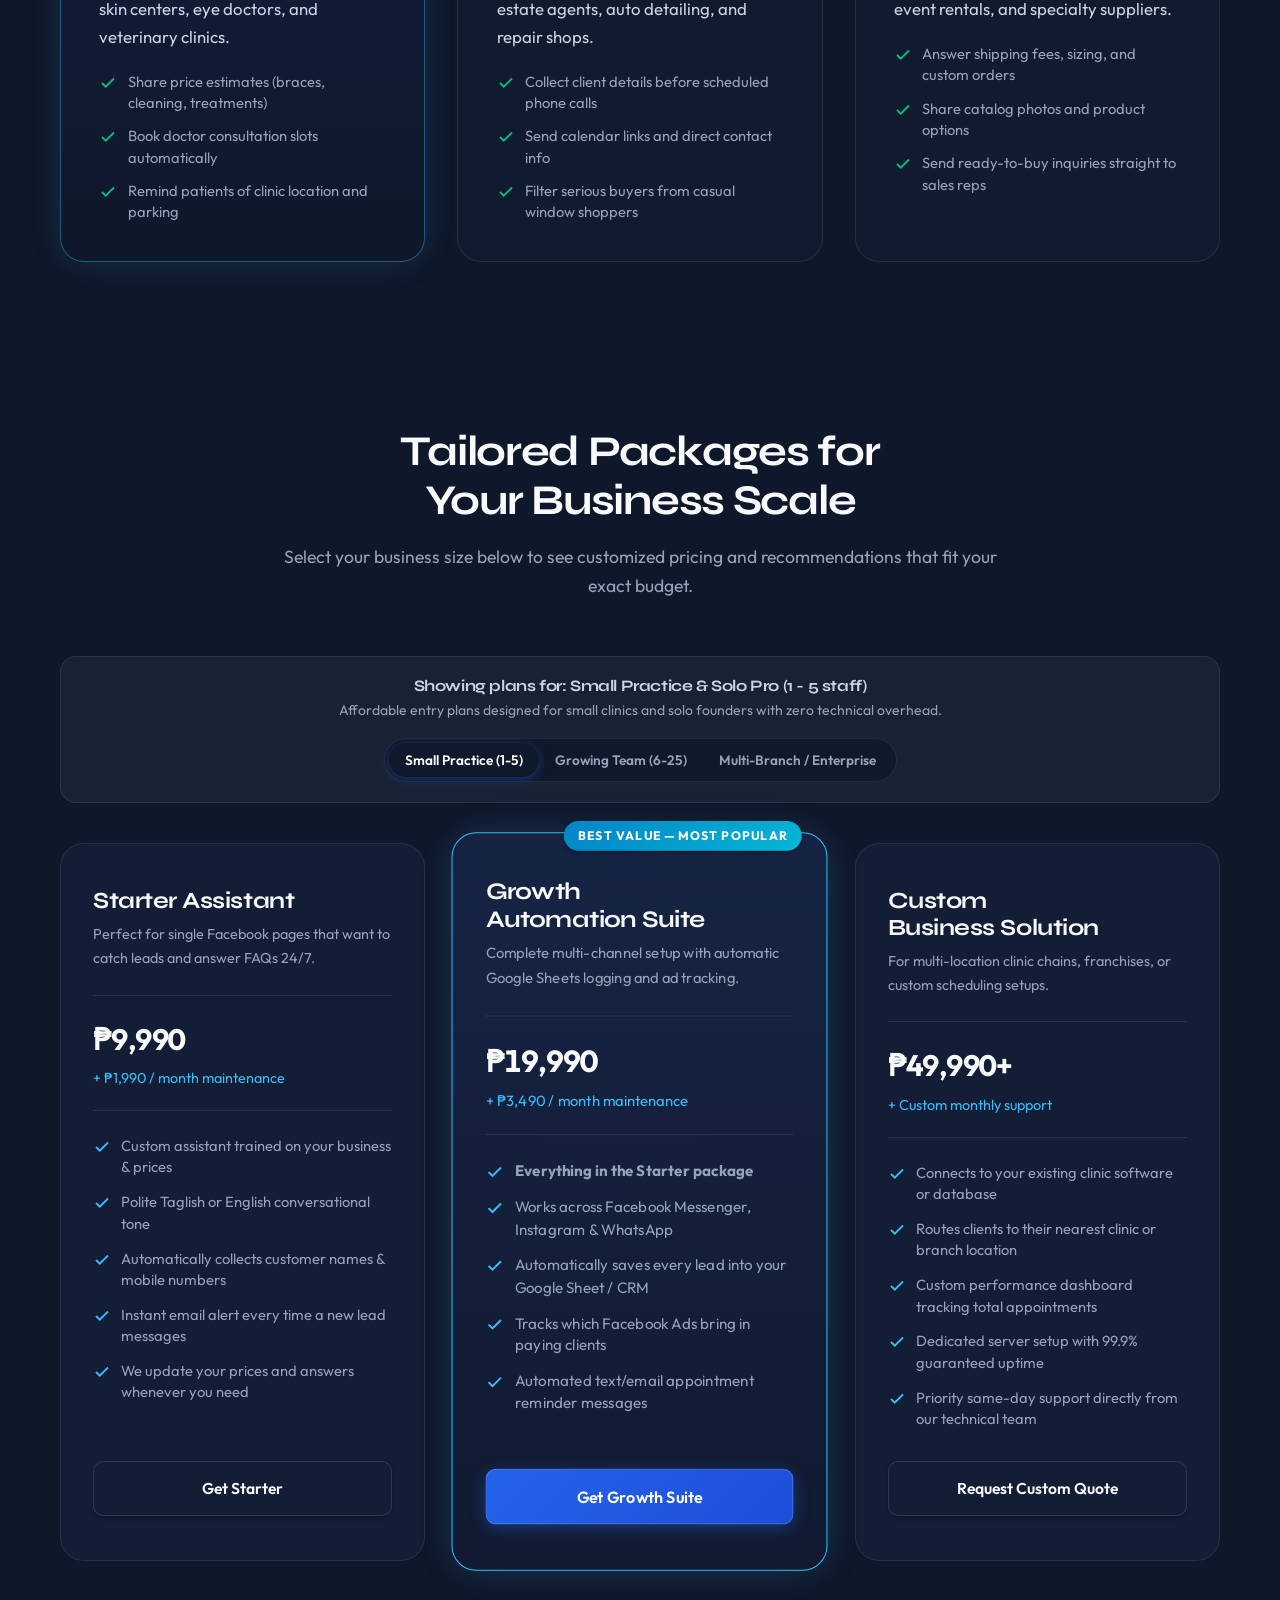
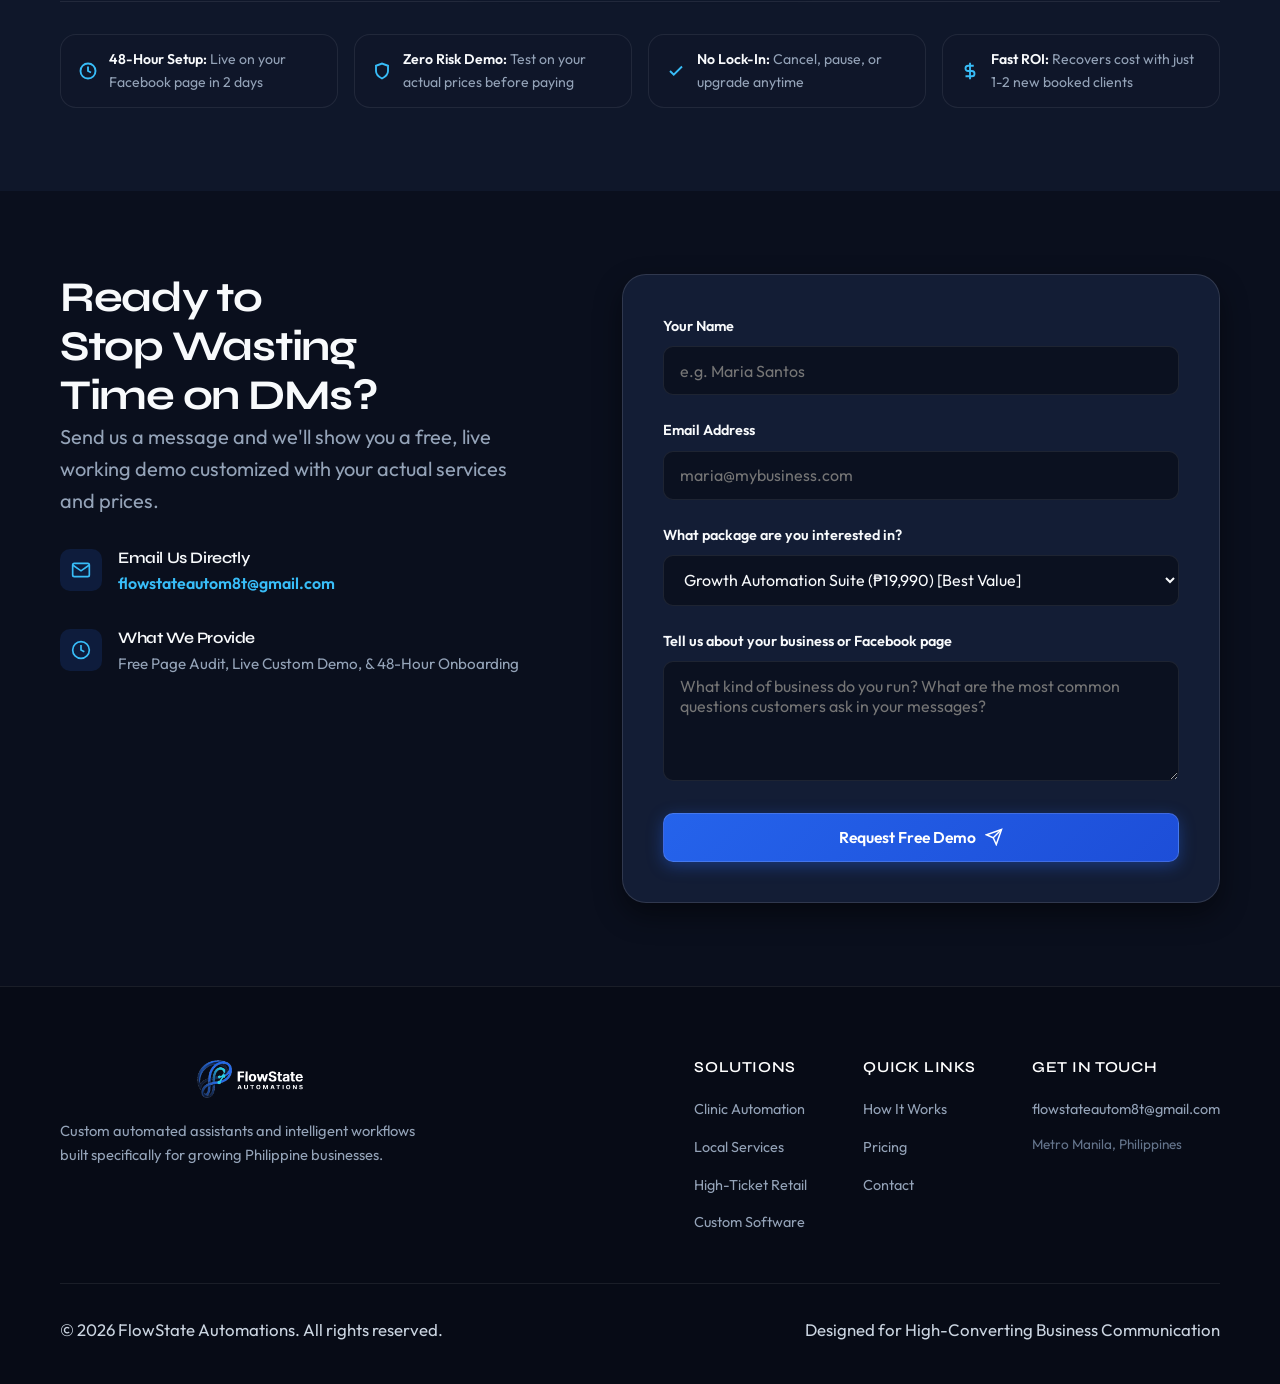
==== commit 1cd9e02a: "feat: add live AI demo chatbot, Cloudflare Pages functions, and lead capture engine" ====
--- a/index.html
+++ b/index.html
@@ -12,6 +12,7 @@
     <link href="https://fonts.googleapis.com/css2?family=Outfit:wght@400;500;600;700&family=Syne:wght@600;700;800&display=swap" rel="stylesheet">
     
     <link rel="stylesheet" href="styles.css">
+    <link rel="stylesheet" href="chatbot.css">
     <link rel="icon" type="image/png" href="img/fsa-icon-original.png">
 </head>
 <body>
@@ -698,6 +699,7 @@
             });
         });
     </script>
+    <script src="chatbot.js" defer></script>
 </body>
 </html>
 
--- a/chatbot.css
+++ b/chatbot.css
@@ -0,0 +1,436 @@
+﻿/* ==========================================================================
+   FlowState Automations - Chatbot Widget Styles
+   ========================================================================== */
+
+:root {
+    --fsa-chat-primary: #2563EB;
+    --fsa-chat-primary-hover: #1D4ED8;
+    --fsa-chat-accent: #38BDF8;
+    --fsa-chat-bg-dark: #0B1120;
+    --fsa-chat-surface: #0F172A;
+    --fsa-chat-surface-hover: #1E293B;
+    --fsa-chat-border: rgba(255, 255, 255, 0.1);
+    --fsa-chat-text: #F8FAFC;
+    --fsa-chat-text-muted: #94A3B8;
+    --fsa-chat-user-bubble: #2563EB;
+    --fsa-chat-bot-bubble: #1E293B;
+    --fsa-chat-radius: 16px;
+    --fsa-chat-shadow: 0 20px 40px -15px rgba(0, 0, 0, 0.6), 0 0 0 1px rgba(255, 255, 255, 0.08);
+}
+
+/* Floating Launcher Button */
+.fsa-chat-launcher {
+    position: fixed;
+    bottom: 24px;
+    right: 24px;
+    z-index: 99999;
+    display: flex;
+    align-items: center;
+    gap: 10px;
+    background: linear-gradient(135deg, #2563EB, #1D4ED8);
+    color: #FFFFFF;
+    border: 1px solid rgba(255, 255, 255, 0.2);
+    border-radius: 9999px;
+    padding: 12px 20px 12px 14px;
+    font-family: 'Outfit', -apple-system, BlinkMacSystemFont, sans-serif;
+    font-size: 14px;
+    font-weight: 600;
+    cursor: pointer;
+    box-shadow: 0 10px 25px -5px rgba(37, 99, 235, 0.5), 0 0 0 1px rgba(255, 255, 255, 0.15);
+    transition: all 0.25s cubic-bezier(0.16, 1, 0.3, 1);
+    outline: none;
+}
+
+.fsa-chat-launcher:hover {
+    transform: translateY(-2px) scale(1.02);
+    box-shadow: 0 15px 30px -5px rgba(37, 99, 235, 0.7);
+    background: linear-gradient(135deg, #3B82F6, #2563EB);
+}
+
+.fsa-chat-launcher:active {
+    transform: translateY(0) scale(0.98);
+}
+
+.fsa-launcher-icon-wrap {
+    position: relative;
+    width: 32px;
+    height: 32px;
+    display: flex;
+    align-items: center;
+    justify-content: center;
+    background: rgba(255, 255, 255, 0.15);
+    border-radius: 50%;
+}
+
+.fsa-launcher-icon-wrap svg {
+    width: 18px;
+    height: 18px;
+    fill: none;
+    stroke: currentColor;
+    stroke-width: 2.2;
+}
+
+.fsa-launcher-badge-pulse {
+    position: absolute;
+    top: -2px;
+    right: -2px;
+    width: 10px;
+    height: 10px;
+    background-color: #10B981;
+    border-radius: 50%;
+    border: 2px solid #2563EB;
+    box-shadow: 0 0 8px #10B981;
+    animation: fsaPulseGreen 2s infinite;
+}
+
+@keyframes fsaPulseGreen {
+    0% { transform: scale(0.95); box-shadow: 0 0 0 0 rgba(16, 185, 129, 0.7); }
+    70% { transform: scale(1); box-shadow: 0 0 0 6px rgba(16, 185, 129, 0); }
+    100% { transform: scale(0.95); box-shadow: 0 0 0 0 rgba(16, 185, 129, 0); }
+}
+
+/* Chat Widget Container */
+.fsa-chat-widget {
+    position: fixed;
+    bottom: 90px;
+    right: 24px;
+    width: 380px;
+    height: 570px;
+    max-height: calc(100vh - 110px);
+    background: var(--fsa-chat-bg-dark);
+    border-radius: var(--fsa-chat-radius);
+    border: 1px solid var(--fsa-chat-border);
+    box-shadow: var(--fsa-chat-shadow);
+    display: flex;
+    flex-direction: column;
+    z-index: 99999;
+    font-family: 'Outfit', -apple-system, BlinkMacSystemFont, sans-serif;
+    color: var(--fsa-chat-text);
+    overflow: hidden;
+    opacity: 0;
+    visibility: hidden;
+    transform: translateY(20px) scale(0.95);
+    transition: all 0.3s cubic-bezier(0.16, 1, 0.3, 1);
+}
+
+.fsa-chat-widget.active {
+    opacity: 1;
+    visibility: visible;
+    transform: translateY(0) scale(1);
+}
+
+/* Header */
+.fsa-chat-header {
+    display: flex;
+    align-items: center;
+    justify-content: space-between;
+    padding: 14px 16px;
+    background: var(--fsa-chat-surface);
+    border-bottom: 1px solid var(--fsa-chat-border);
+}
+
+.fsa-header-info {
+    display: flex;
+    align-items: center;
+    gap: 10px;
+}
+
+.fsa-header-avatar {
+    width: 36px;
+    height: 36px;
+    border-radius: 10px;
+    background: rgba(37, 99, 235, 0.15);
+    border: 1px solid rgba(56, 189, 248, 0.3);
+    display: flex;
+    align-items: center;
+    justify-content: center;
+}
+
+.fsa-header-avatar img {
+    width: 22px;
+    height: 22px;
+    object-fit: contain;
+}
+
+.fsa-header-title {
+    font-size: 15px;
+    font-weight: 700;
+    color: #FFFFFF;
+    line-height: 1.2;
+}
+
+.fsa-header-status {
+    display: flex;
+    align-items: center;
+    gap: 5px;
+    font-size: 12px;
+    color: #38BDF8;
+    font-weight: 500;
+}
+
+.fsa-status-indicator {
+    width: 7px;
+    height: 7px;
+    background-color: #10B981;
+    border-radius: 50%;
+    box-shadow: 0 0 6px #10B981;
+}
+
+.fsa-header-actions {
+    display: flex;
+    align-items: center;
+    gap: 4px;
+}
+
+.fsa-header-btn {
+    background: transparent;
+    border: none;
+    color: var(--fsa-chat-text-muted);
+    cursor: pointer;
+    padding: 6px;
+    border-radius: 6px;
+    display: flex;
+    align-items: center;
+    justify-content: center;
+    transition: all 0.15s ease;
+}
+
+.fsa-header-btn:hover {
+    background: rgba(255, 255, 255, 0.1);
+    color: #FFFFFF;
+}
+
+.fsa-header-btn svg {
+    width: 18px;
+    height: 18px;
+    stroke: currentColor;
+    stroke-width: 2;
+    fill: none;
+}
+
+/* Chat Messages Container */
+.fsa-chat-messages {
+    flex: 1;
+    padding: 16px;
+    overflow-y: auto;
+    display: flex;
+    flex-direction: column;
+    gap: 12px;
+    scroll-behavior: smooth;
+}
+
+.fsa-chat-messages::-webkit-scrollbar {
+    width: 5px;
+}
+
+.fsa-chat-messages::-webkit-scrollbar-thumb {
+    background: rgba(255, 255, 255, 0.15);
+    border-radius: 10px;
+}
+
+/* Message Rows */
+.fsa-message-row {
+    display: flex;
+    flex-direction: column;
+    max-width: 86%;
+    animation: fsaMessageFadeIn 0.25s cubic-bezier(0.16, 1, 0.3, 1) forwards;
+}
+
+@keyframes fsaMessageFadeIn {
+    from { opacity: 0; transform: translateY(8px); }
+    to { opacity: 1; transform: translateY(0); }
+}
+
+.fsa-message-row.user {
+    align-self: flex-end;
+    align-items: flex-end;
+}
+
+.fsa-message-row.bot {
+    align-self: flex-start;
+    align-items: flex-start;
+}
+
+.fsa-message-bubble {
+    padding: 10px 14px;
+    border-radius: 14px;
+    font-size: 14px;
+    line-height: 1.5;
+    word-break: break-word;
+}
+
+.fsa-message-row.user .fsa-message-bubble {
+    background: var(--fsa-chat-user-bubble);
+    color: #FFFFFF;
+    border-bottom-right-radius: 4px;
+}
+
+.fsa-message-row.bot .fsa-message-bubble {
+    background: var(--fsa-chat-bot-bubble);
+    color: #F1F5F9;
+    border: 1px solid rgba(255, 255, 255, 0.08);
+    border-bottom-left-radius: 4px;
+}
+
+.fsa-message-time {
+    font-size: 10px;
+    color: #64748B;
+    margin-top: 4px;
+    padding: 0 4px;
+}
+
+/* Quick Prompt Suggestions / Chips */
+.fsa-chat-chips {
+    display: flex;
+    flex-wrap: wrap;
+    gap: 6px;
+    padding: 4px 16px 12px 16px;
+}
+
+.fsa-chip {
+    background: rgba(37, 99, 235, 0.12);
+    border: 1px solid rgba(56, 189, 248, 0.25);
+    color: #93C5FD;
+    font-size: 12px;
+    font-weight: 500;
+    padding: 6px 12px;
+    border-radius: 20px;
+    cursor: pointer;
+    transition: all 0.2s ease;
+    text-align: left;
+}
+
+.fsa-chip:hover {
+    background: rgba(37, 99, 235, 0.25);
+    border-color: #38BDF8;
+    color: #FFFFFF;
+    transform: translateY(-1px);
+}
+
+/* Typing Indicator */
+.fsa-typing-indicator {
+    display: flex;
+    align-items: center;
+    gap: 4px;
+    padding: 10px 14px;
+    background: var(--fsa-chat-bot-bubble);
+    border: 1px solid rgba(255, 255, 255, 0.08);
+    border-radius: 14px;
+    border-bottom-left-radius: 4px;
+    width: fit-content;
+    align-self: flex-start;
+}
+
+.fsa-typing-dot {
+    width: 6px;
+    height: 6px;
+    background: #94A3B8;
+    border-radius: 50%;
+    animation: fsaBounceDot 1.2s infinite ease-in-out;
+}
+
+.fsa-typing-dot:nth-child(2) { animation-delay: 0.2s; }
+.fsa-typing-dot:nth-child(3) { animation-delay: 0.4s; }
+
+@keyframes fsaBounceDot {
+    0%, 80%, 100% { transform: translateY(0); opacity: 0.4; }
+    40% { transform: translateY(-4px); opacity: 1; background: #38BDF8; }
+}
+
+/* Chat Input Footer */
+.fsa-chat-footer {
+    padding: 12px 14px;
+    background: var(--fsa-chat-surface);
+    border-top: 1px solid var(--fsa-chat-border);
+}
+
+.fsa-input-form {
+    display: flex;
+    align-items: center;
+    gap: 8px;
+    background: #0B1120;
+    border: 1px solid rgba(255, 255, 255, 0.12);
+    border-radius: 12px;
+    padding: 4px 6px 4px 12px;
+    transition: border-color 0.2s ease;
+}
+
+.fsa-input-form:focus-within {
+    border-color: var(--fsa-chat-primary);
+    box-shadow: 0 0 0 2px rgba(37, 99, 235, 0.25);
+}
+
+.fsa-chat-input {
+    flex: 1;
+    background: transparent;
+    border: none;
+    outline: none;
+    color: #FFFFFF;
+    font-family: inherit;
+    font-size: 14px;
+    padding: 8px 0;
+}
+
+.fsa-chat-input::placeholder {
+    color: #64748B;
+}
+
+.fsa-send-btn {
+    background: var(--fsa-chat-primary);
+    border: none;
+    color: #FFFFFF;
+    width: 34px;
+    height: 34px;
+    border-radius: 8px;
+    display: flex;
+    align-items: center;
+    justify-content: center;
+    cursor: pointer;
+    transition: all 0.2s ease;
+    flex-shrink: 0;
+}
+
+.fsa-send-btn:hover:not(:disabled) {
+    background: var(--fsa-chat-primary-hover);
+    transform: scale(1.05);
+}
+
+.fsa-send-btn:disabled {
+    background: #1E293B;
+    color: #475569;
+    cursor: not-allowed;
+}
+
+.fsa-send-btn svg {
+    width: 16px;
+    height: 16px;
+    fill: none;
+    stroke: currentColor;
+    stroke-width: 2.2;
+}
+
+.fsa-chat-disclaimer {
+    font-size: 10.5px;
+    color: #64748B;
+    text-align: center;
+    margin-top: 6px;
+}
+
+/* Mobile Responsiveness */
+@media (max-width: 480px) {
+    .fsa-chat-widget {
+        bottom: 0;
+        right: 0;
+        width: 100vw;
+        height: 100dvh;
+        max-height: 100dvh;
+        border-radius: 0;
+        border: none;
+    }
+
+    .fsa-chat-launcher {
+        bottom: 16px;
+        right: 16px;
+        padding: 10px 16px 10px 12px;
+    }
+}
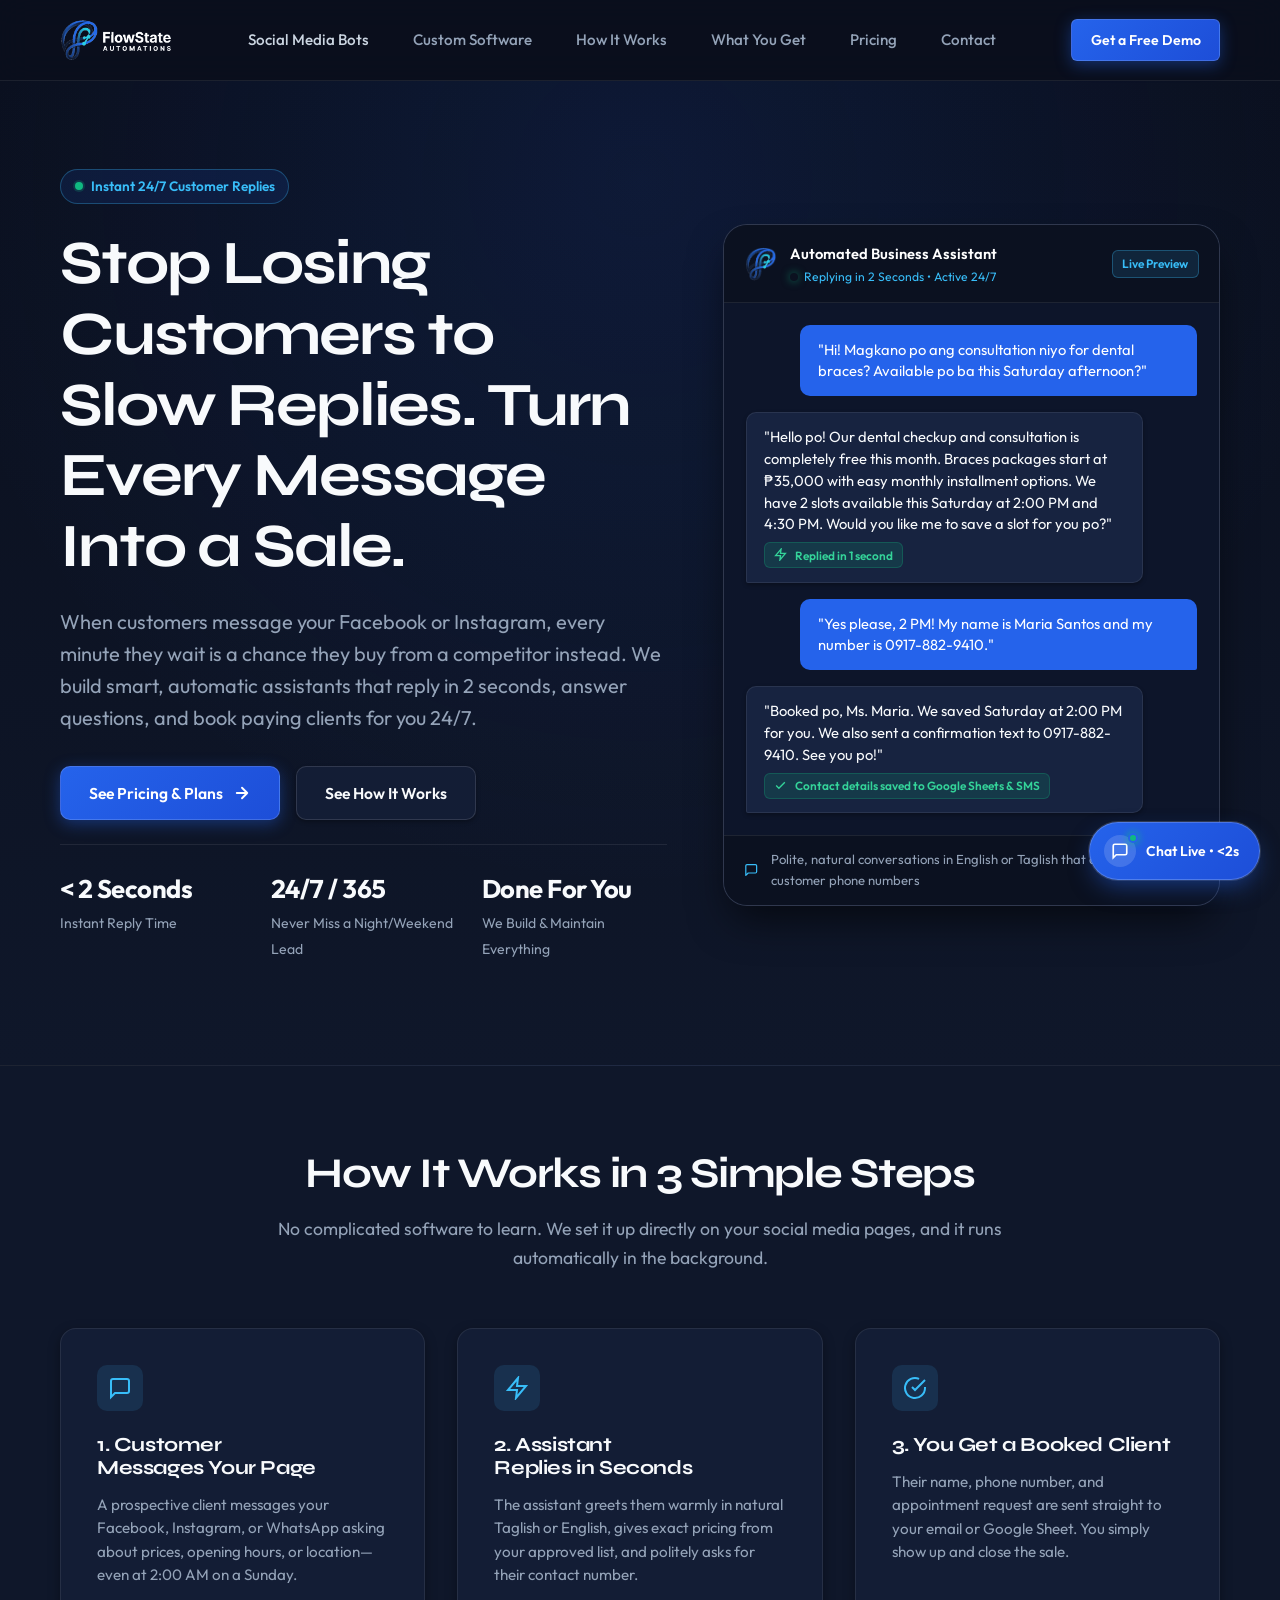
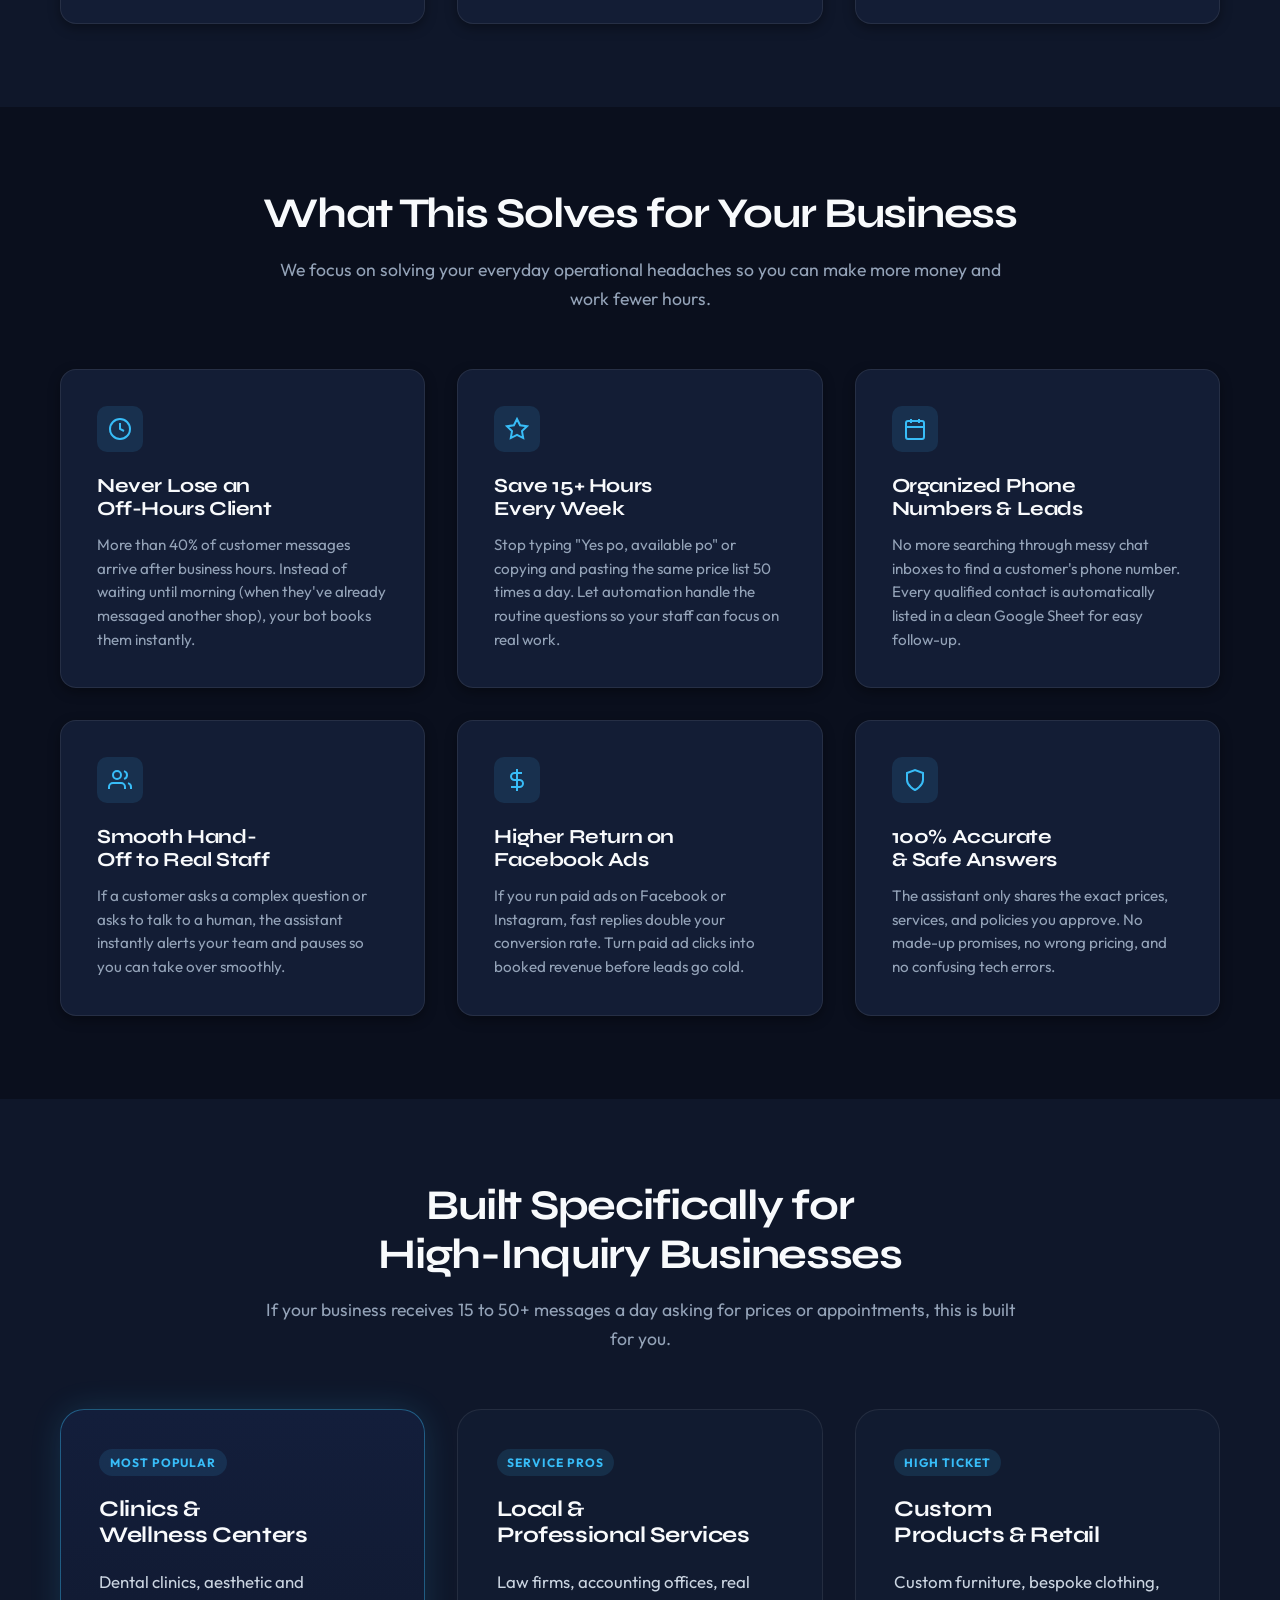
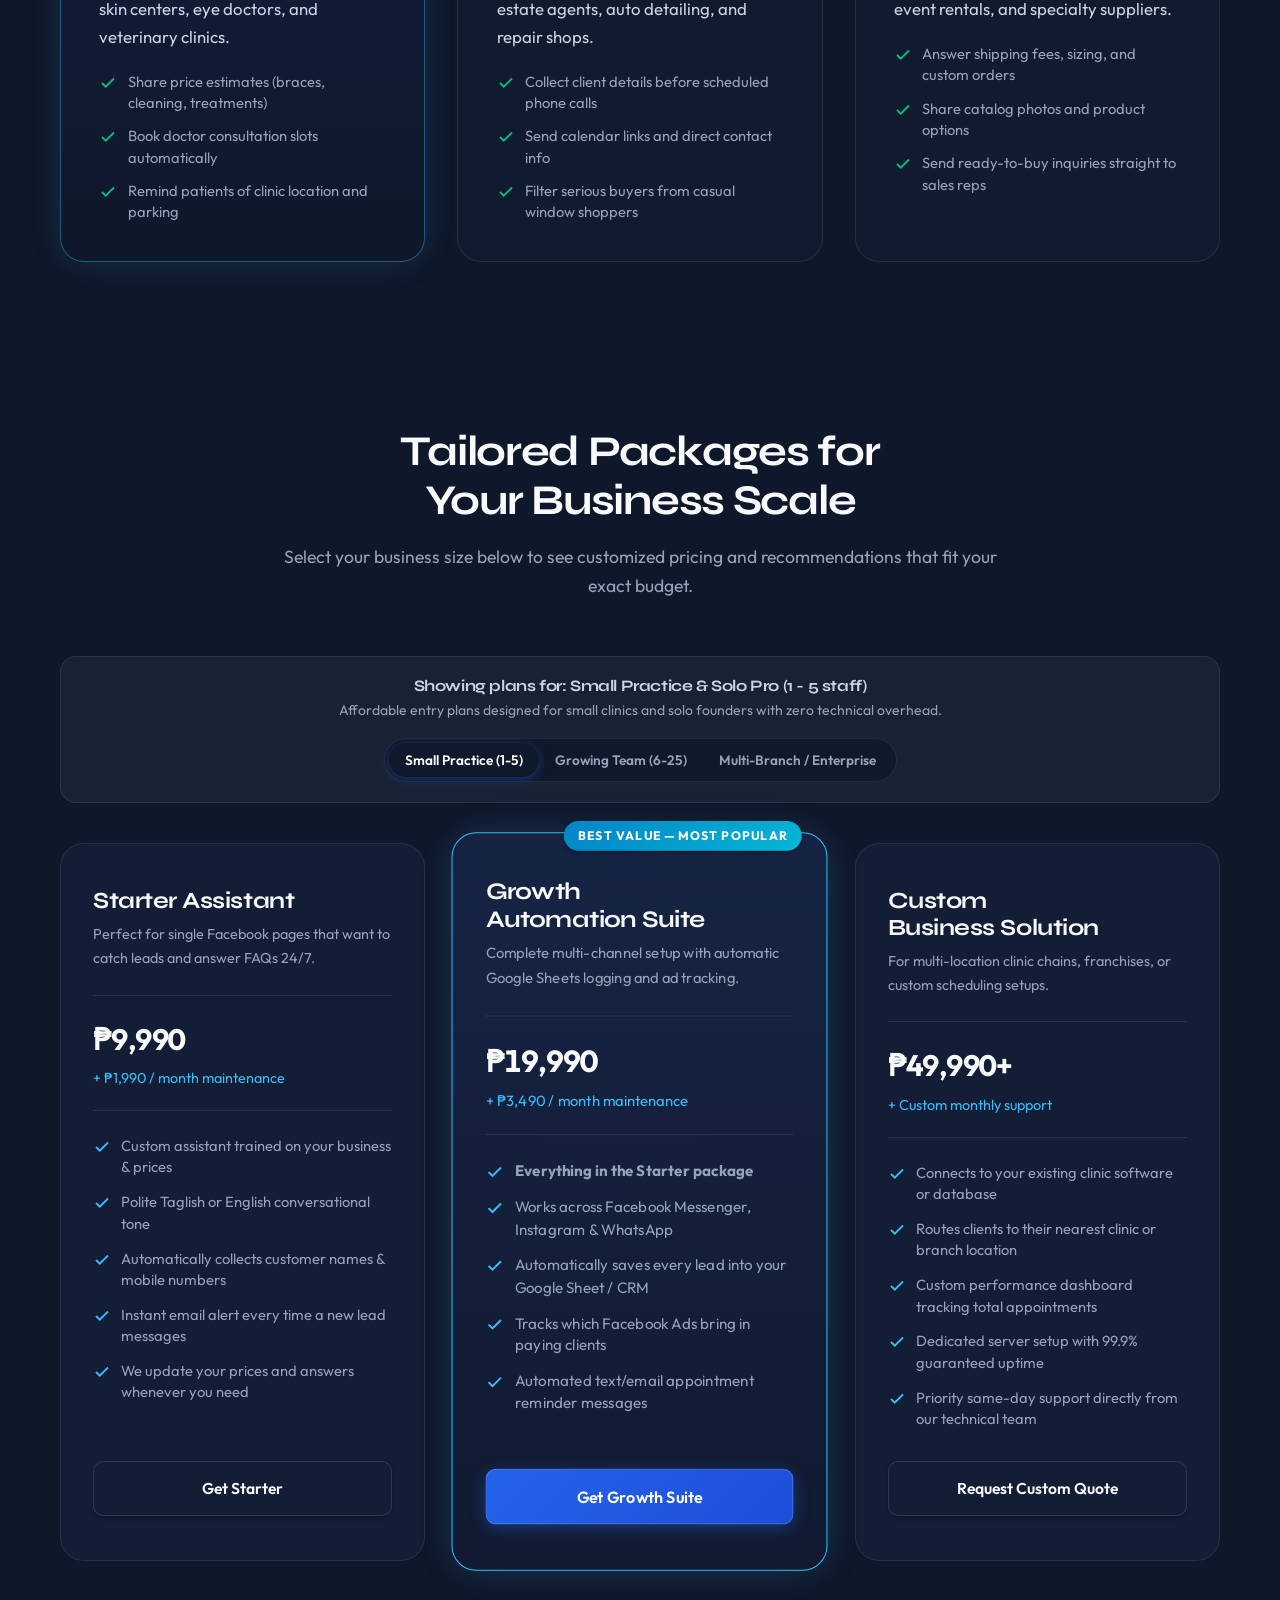
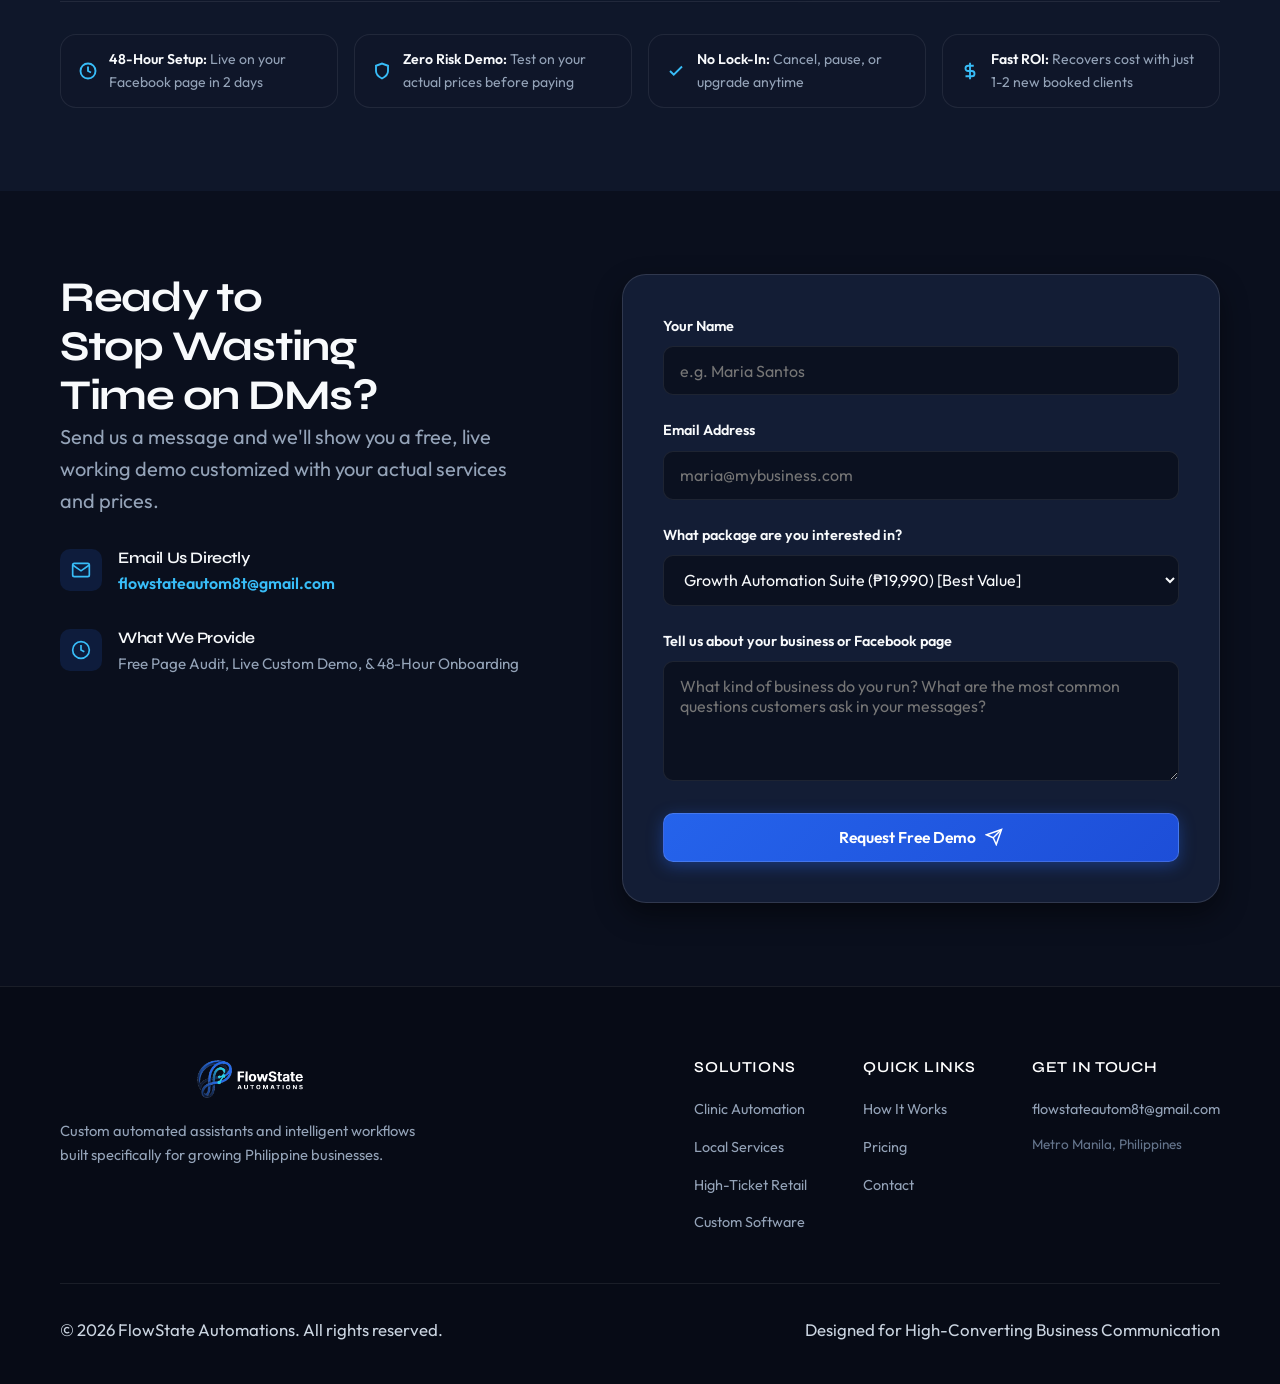
==== commit 8bee7769: "feat: unified contact & chat email delivery system via /api/contact and Resend" ====
--- a/index.html
+++ b/index.html
@@ -421,12 +421,7 @@
                 </div>
 
                 <div class="form-card">
-                    <iframe name="fs_hidden_iframe" id="fs_hidden_iframe" style="display:none;"></iframe>
-                    <form class="contact-form" id="contactForm" action="https://formsubmit.co/flowstateautom8t@gmail.com" method="POST" target="fs_hidden_iframe">
-                        <input type="hidden" name="_subject" value="New FlowState Automations Demo Request">
-                        <input type="hidden" name="_captcha" value="false">
-                        <input type="hidden" name="_template" value="table">
-
+                    <form class="contact-form" id="contactForm">
                         <div class="form-group">
                             <label for="fullName">Your Name</label>
                             <input type="text" id="fullName" name="Name" class="form-control" placeholder="e.g. Maria Santos" required>
@@ -626,38 +621,72 @@
             });
         });
 
-        // Form handling with bulletproof submission
+        // Form handling with asynchronous /api/contact submission
         const contactForm = document.getElementById('contactForm');
         const submitBtn = document.getElementById('submitBtn');
         const toast = document.getElementById('toastNotification');
-
-        contactForm.addEventListener('submit', function(e) {
-            const name = document.getElementById('fullName').value.trim();
-            const email = document.getElementById('emailAddr').value.trim();
-            const msg = document.getElementById('userMsg').value.trim();
-
-            if (!name || !email || !msg) {
+        const toastMsg = document.getElementById('toastMessage');
+
+        if (contactForm) {
+            contactForm.addEventListener('submit', async function(e) {
                 e.preventDefault();
-                alert('Please fill out all required fields.');
-                return;
-            }
-
-            // Let the native POST to FormSubmit go through to the hidden iframe
-            submitBtn.disabled = true;
-            submitBtn.innerHTML = '<span>Sending Request...</span>';
-
-            setTimeout(() => {
-                contactForm.reset();
-                submitBtn.disabled = false;
-                submitBtn.innerHTML = '<span>Request Free Demo</span> <svg width="18" height="18" viewBox="0 0 24 24" fill="none" stroke="currentColor" stroke-width="2"><line x1="22" y1="2" x2="11" y2="13"/><polygon points="22 2 15 22 11 13 2 9 22 2"/></svg>';
-
-                // Show confirmation toast
-                toast.classList.add('show');
-                setTimeout(() => {
-                    toast.classList.remove('show');
-                }, 5500);
-            }, 1200);
-        });
+                const name = document.getElementById('fullName').value.trim();
+                const email = document.getElementById('emailAddr').value.trim();
+                const pkg = document.getElementById('packageSelect') ? document.getElementById('packageSelect').value : '';
+                const msg = document.getElementById('userMsg').value.trim();
+
+                if (!name || !email || !msg) {
+                    alert('Please fill out all required fields.');
+                    return;
+                }
+
+                submitBtn.disabled = true;
+                const originalBtnHtml = submitBtn.innerHTML;
+                submitBtn.innerHTML = '<span>Sending Request...</span>';
+
+                try {
+                    const response = await fetch('/api/contact', {
+                        method: 'POST',
+                        headers: { 'Content-Type': 'application/json' },
+                        body: JSON.stringify({
+                            name: name,
+                            contact: email,
+                            businessScale: pkg,
+                            notes: msg,
+                            pageUrl: window.location.href
+                        })
+                    });
+
+                    const data = await response.json();
+
+                    if (response.ok && data.success) {
+                        contactForm.reset();
+                        if (toastMsg) {
+                            toastMsg.textContent = data.message || 'Thank you! Your demo request has been received. We\'ll be in touch within 24 hours.';
+                        }
+                        toast.classList.add('show');
+                        setTimeout(() => {
+                            toast.classList.remove('show');
+                        }, 6000);
+                    } else {
+                        alert(data.error || 'Failed to send inquiry. Please check your information or email us at flowstateautom8t@gmail.com.');
+                    }
+                } catch (err) {
+                    console.error('Contact submit error:', err);
+                    contactForm.reset();
+                    if (toastMsg) {
+                        toastMsg.textContent = 'Thank you! Your demo request has been received. We\'ll be in touch within 24 hours.';
+                    }
+                    toast.classList.add('show');
+                    setTimeout(() => {
+                        toast.classList.remove('show');
+                    }, 6000);
+                } finally {
+                    submitBtn.disabled = false;
+                    submitBtn.innerHTML = originalBtnHtml;
+                }
+            });
+        }
 
         // Mobile Navigation Toggle
         const navToggle = document.getElementById('navToggle');
--- a/chatbot.css
+++ b/chatbot.css
@@ -1,4 +1,4 @@
-﻿/* ==========================================================================
+/* ==========================================================================
    FlowState Automations - Chatbot Widget Styles
    ========================================================================== */
 
@@ -21,9 +21,9 @@
 /* Floating Launcher Button */
 .fsa-chat-launcher {
     position: fixed;
-    bottom: 24px;
-    right: 24px;
-    z-index: 99999;
+    bottom: 20px;
+    right: 20px;
+    z-index: 99998;
     display: flex;
     align-items: center;
     gap: 10px;
@@ -37,17 +37,24 @@
     font-weight: 600;
     cursor: pointer;
     box-shadow: 0 10px 25px -5px rgba(37, 99, 235, 0.5), 0 0 0 1px rgba(255, 255, 255, 0.15);
-    transition: all 0.25s cubic-bezier(0.16, 1, 0.3, 1);
+    transition: transform 0.3s cubic-bezier(0.16, 1, 0.3, 1), opacity 0.25s ease, visibility 0.25s ease, box-shadow 0.25s ease;
     outline: none;
 }
 
-.fsa-chat-launcher:hover {
+.fsa-chat-launcher.hidden {
+    opacity: 0;
+    visibility: hidden;
+    transform: scale(0.8) translateY(12px);
+    pointer-events: none;
+}
+
+.fsa-chat-launcher:hover:not(.hidden) {
     transform: translateY(-2px) scale(1.02);
     box-shadow: 0 15px 30px -5px rgba(37, 99, 235, 0.7);
     background: linear-gradient(135deg, #3B82F6, #2563EB);
 }
 
-.fsa-chat-launcher:active {
+.fsa-chat-launcher:active:not(.hidden) {
     transform: translateY(0) scale(0.98);
 }
 
@@ -92,11 +99,11 @@
 /* Chat Widget Container */
 .fsa-chat-widget {
     position: fixed;
-    bottom: 90px;
-    right: 24px;
+    bottom: 20px;
+    right: 20px;
     width: 380px;
-    height: 570px;
-    max-height: calc(100vh - 110px);
+    height: 550px;
+    max-height: calc(100vh - 40px);
     background: var(--fsa-chat-bg-dark);
     border-radius: var(--fsa-chat-radius);
     border: 1px solid var(--fsa-chat-border);
@@ -109,14 +116,17 @@
     overflow: hidden;
     opacity: 0;
     visibility: hidden;
-    transform: translateY(20px) scale(0.95);
-    transition: all 0.3s cubic-bezier(0.16, 1, 0.3, 1);
+    transform: translateY(35px) scale(0.96);
+    transform-origin: bottom right;
+    pointer-events: none;
+    transition: transform 0.38s cubic-bezier(0.16, 1, 0.3, 1), opacity 0.35s cubic-bezier(0.16, 1, 0.3, 1), visibility 0.35s ease;
 }
 
 .fsa-chat-widget.active {
     opacity: 1;
     visibility: visible;
     transform: translateY(0) scale(1);
+    pointer-events: auto;
 }
 
 /* Header */
